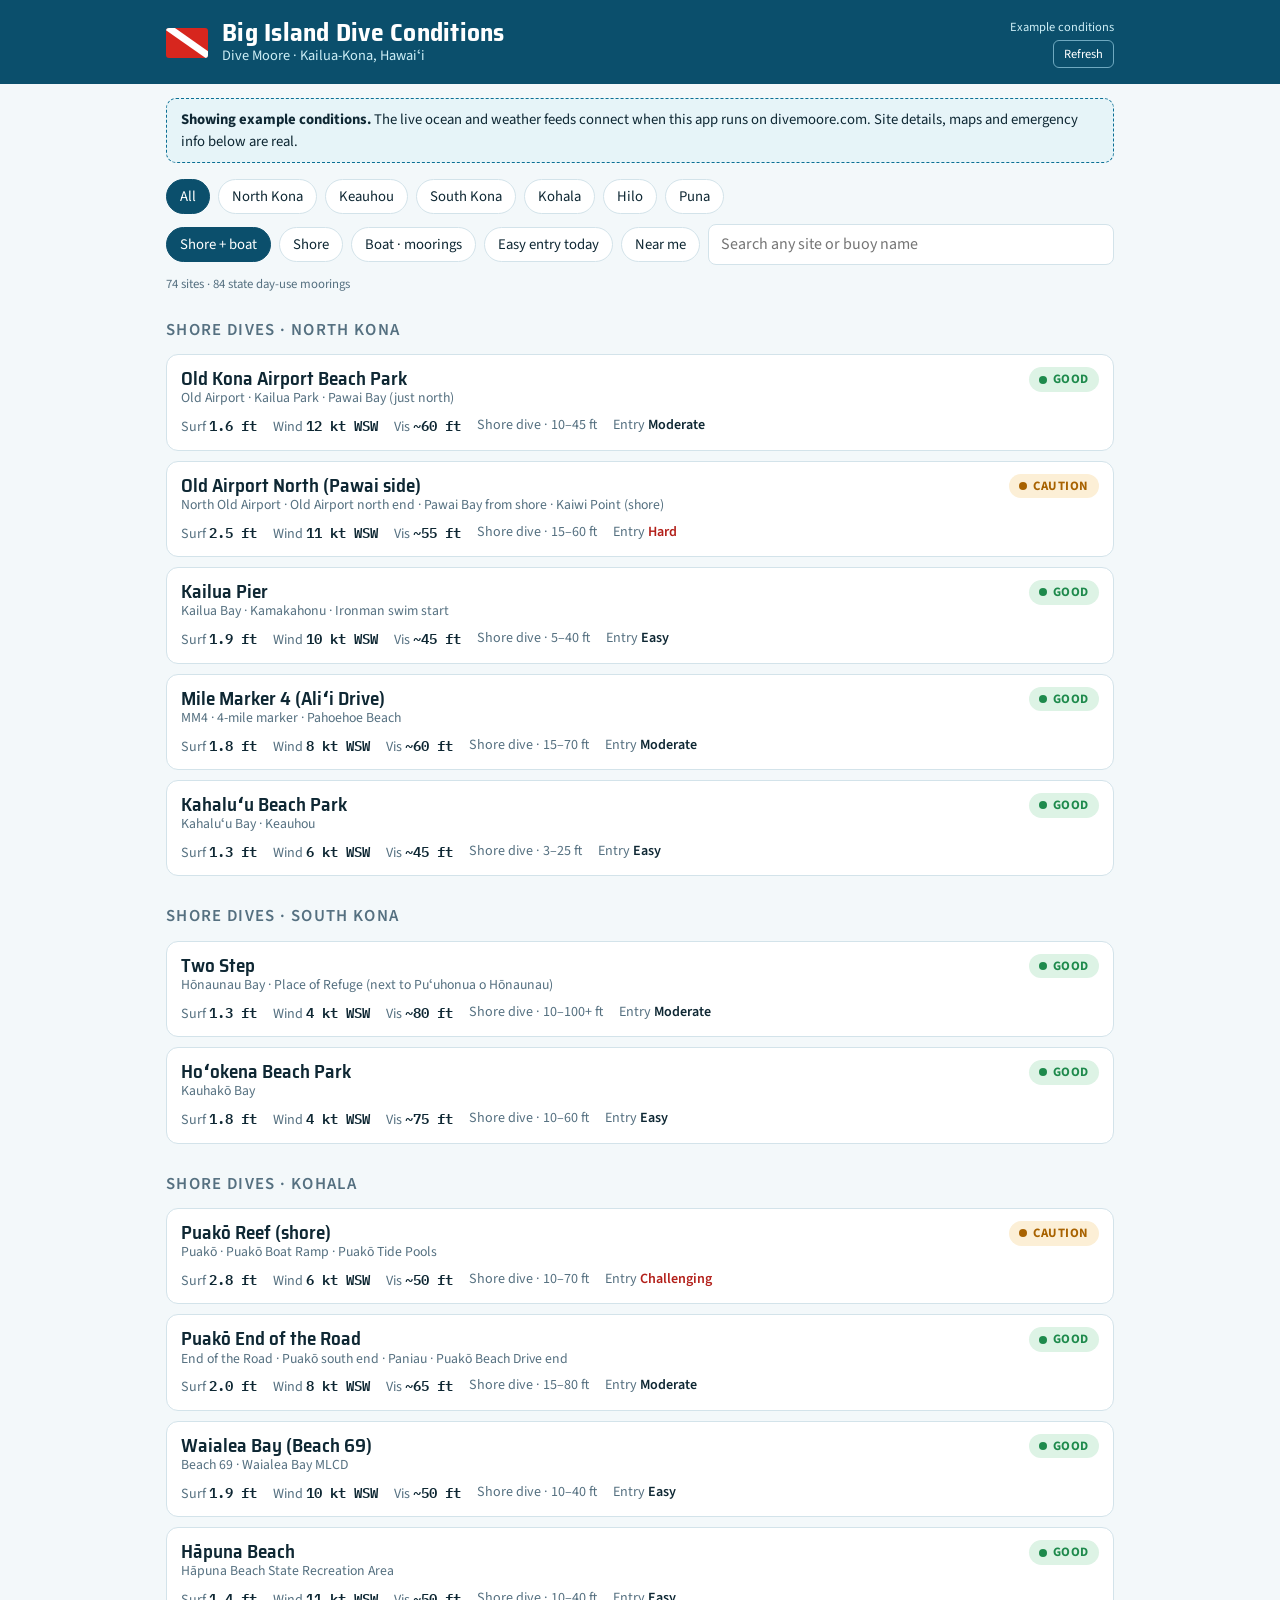
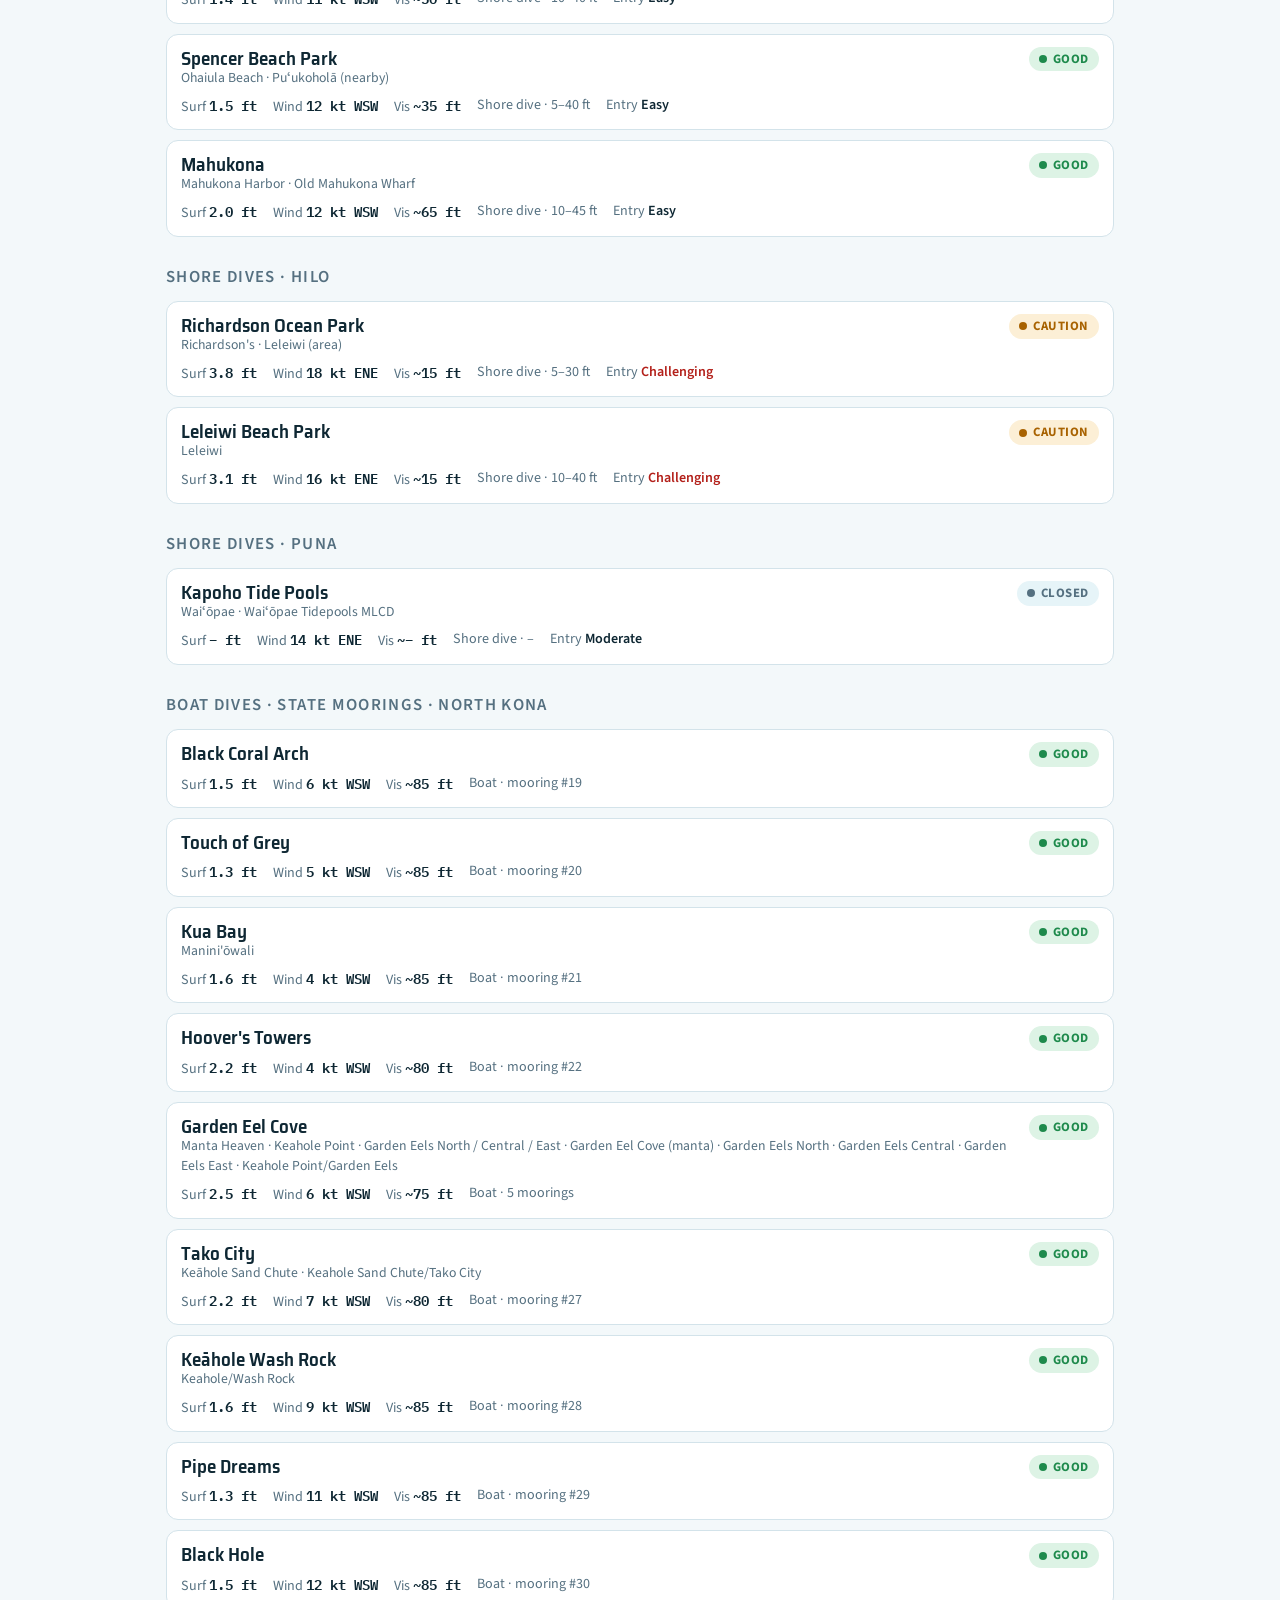
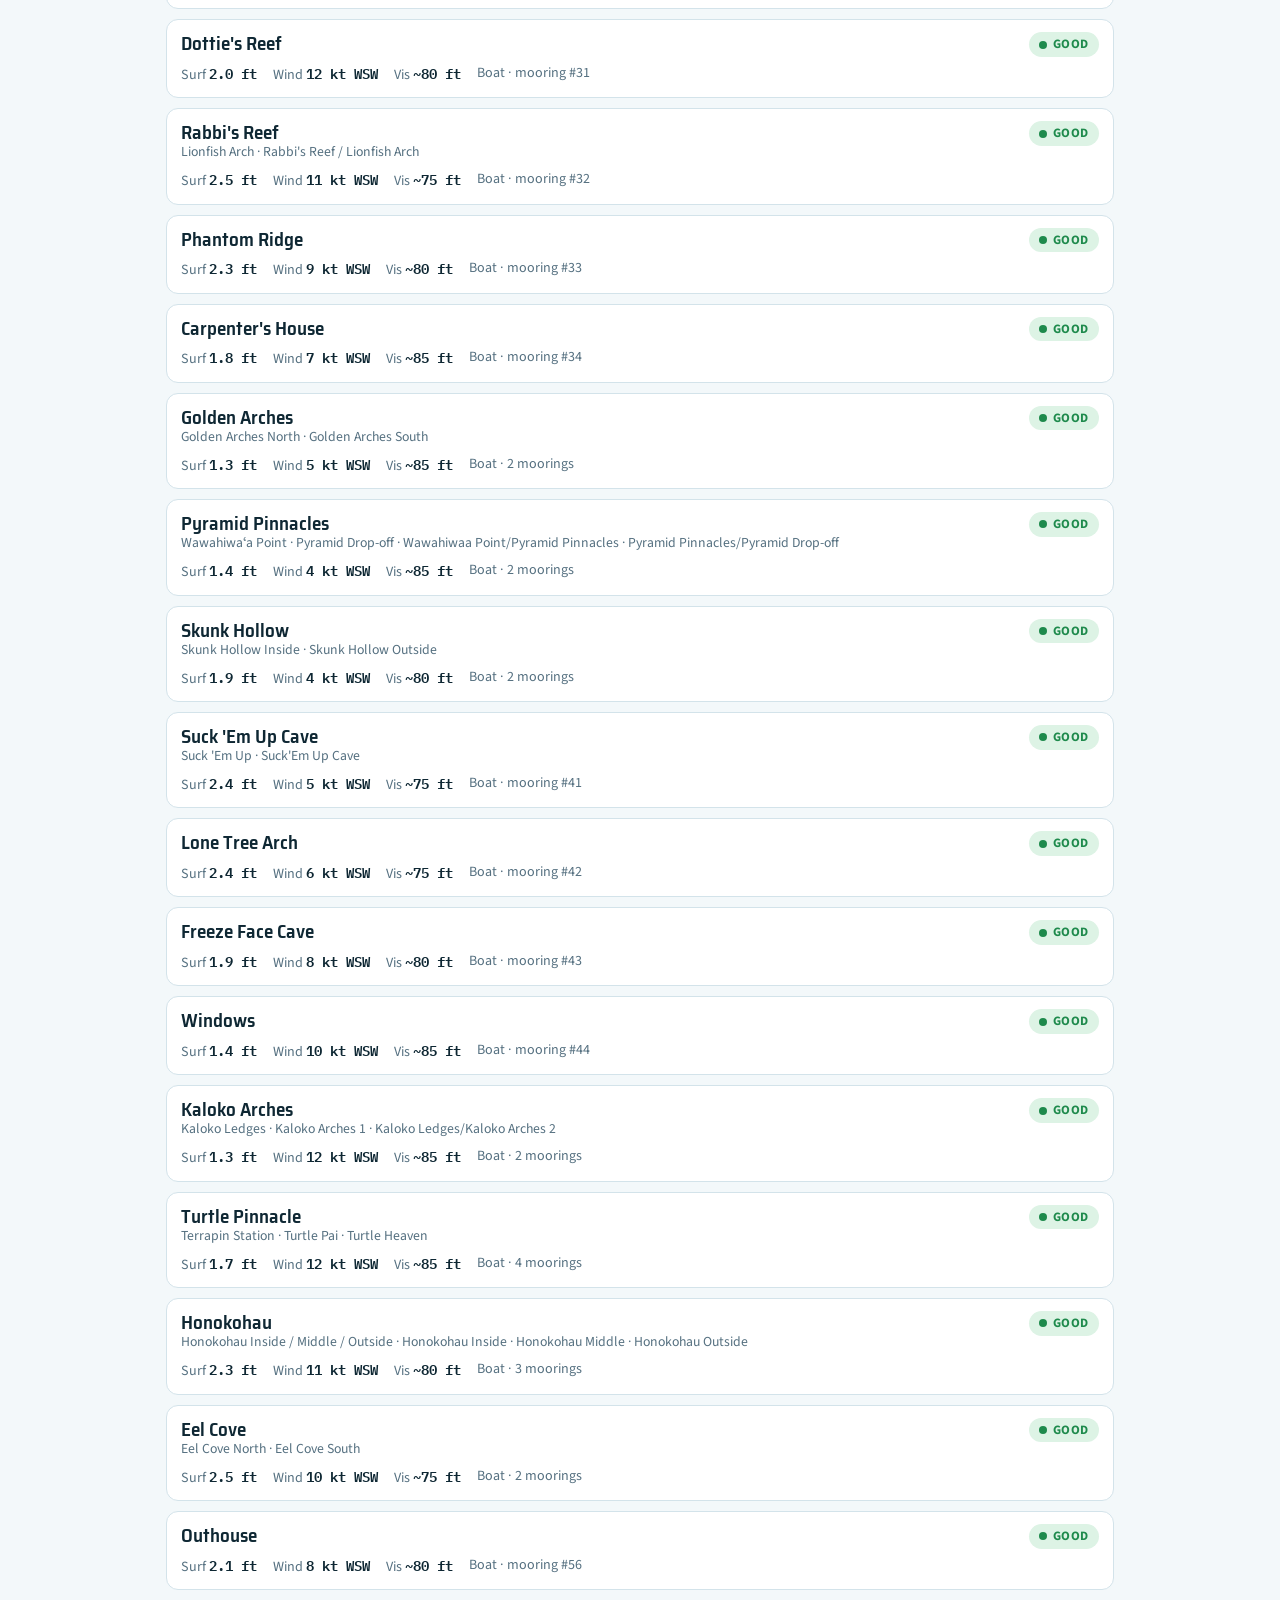
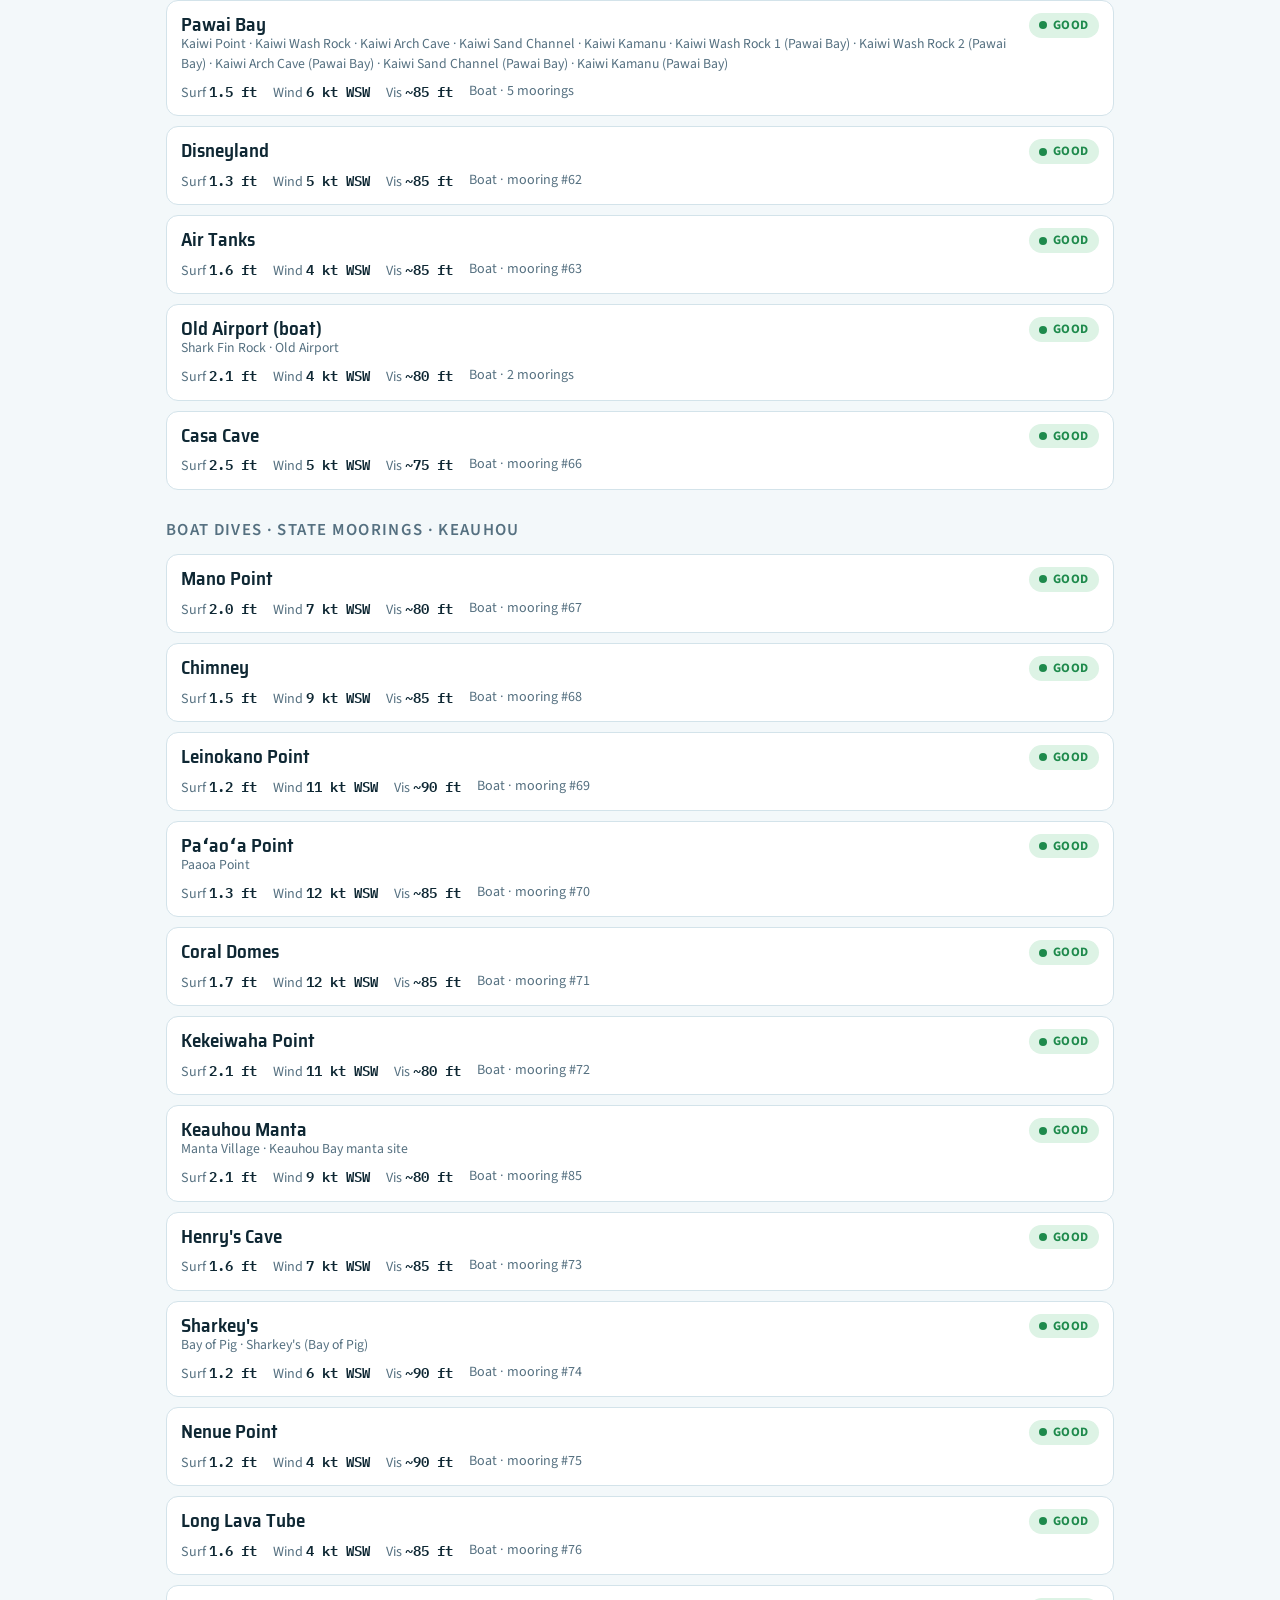
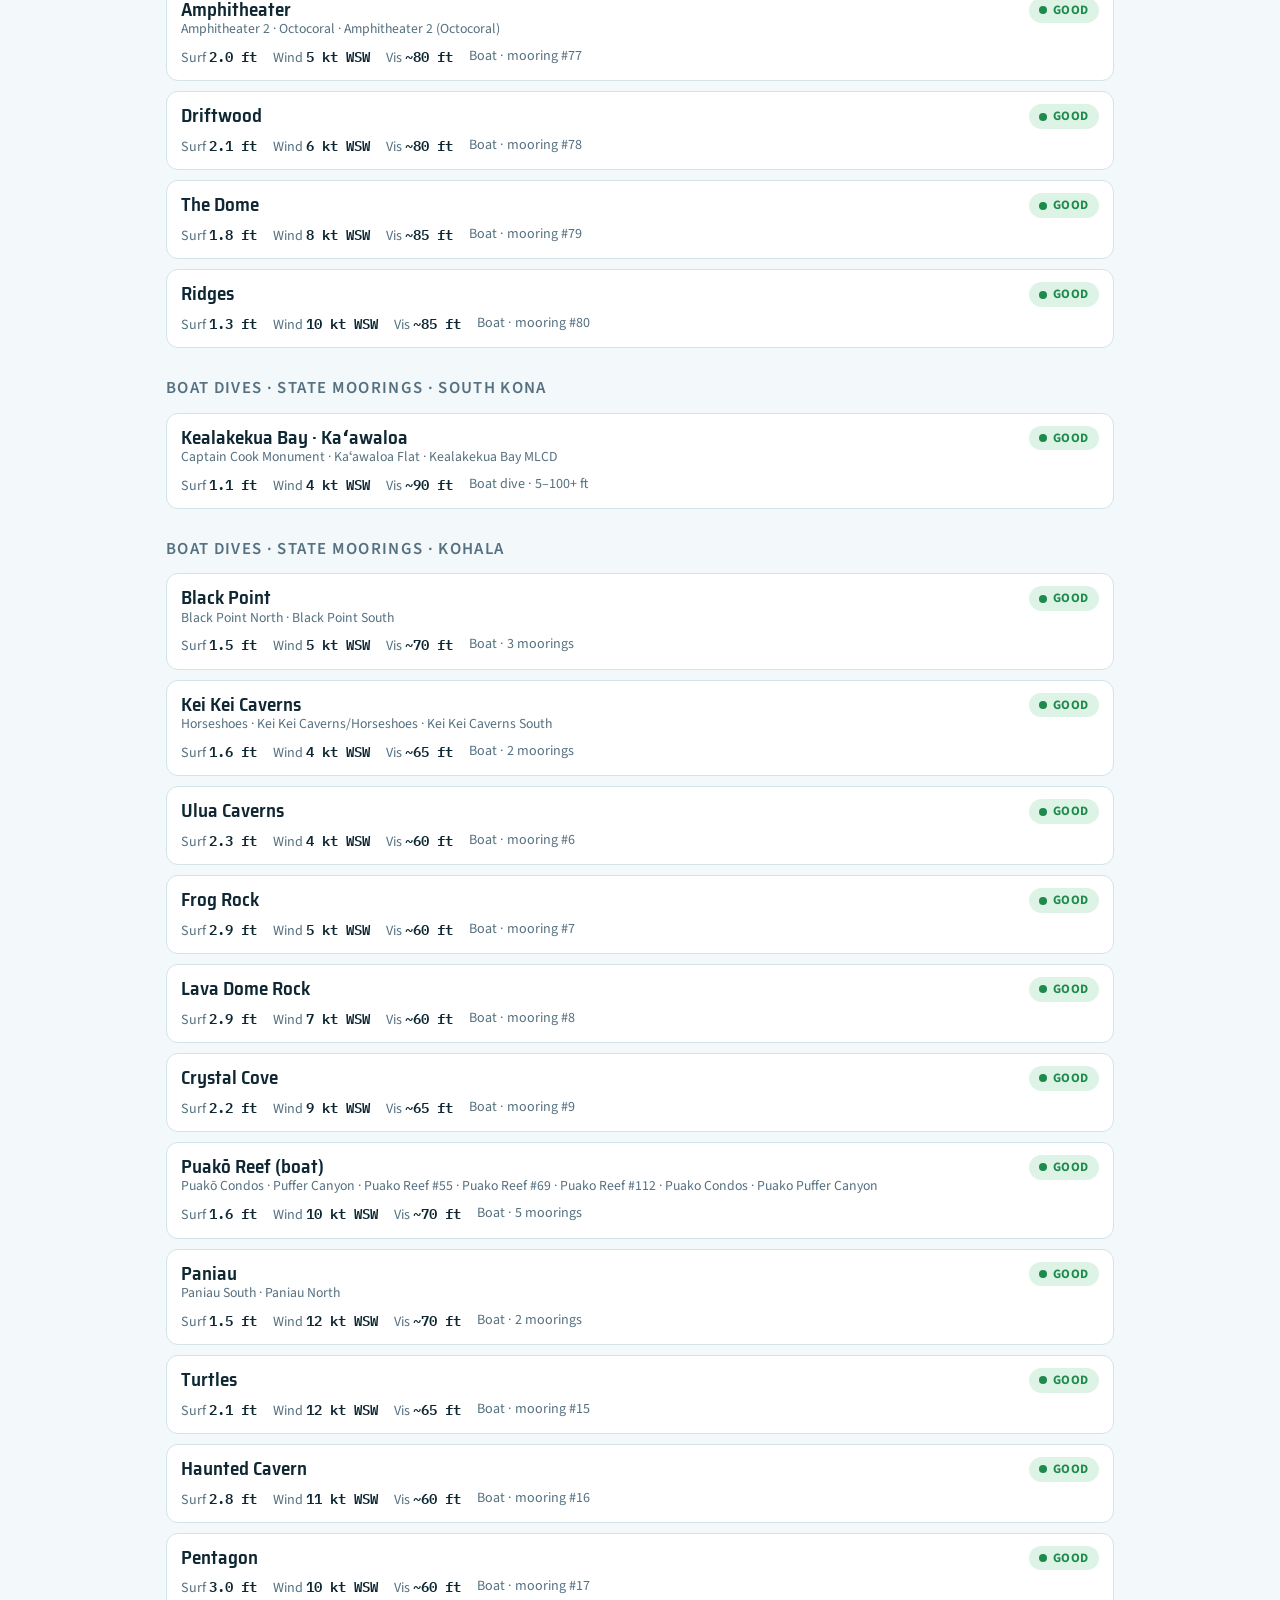
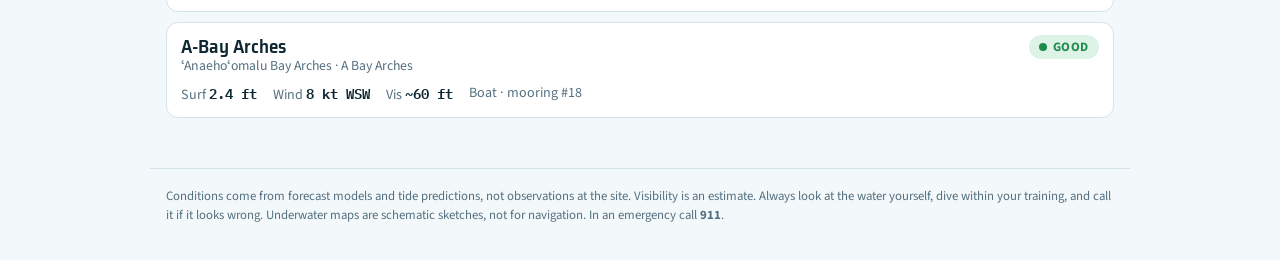
==== index.html @ cdf6b86b "Add Dive Moore Conditions app, README and Hoppscotch collection Single-file dive-slate app for 74 Bi" ====
<!doctype html><html><head><meta charset=utf8><meta name=viewport content="width=device-width,initial-scale=1,viewport-fit=cover"><style>:root{color-scheme:light;box-sizing:border-box;padding-top:env(safe-area-inset-top,0px);padding-bottom:env(safe-area-inset-bottom,0px)}html{scroll-padding-top:env(safe-area-inset-top,0px)}body{margin:0;padding:0;font:14px -apple-system,BlinkMacSystemFont,sans-serif;background:#fff;color:#000}img{max-width:100%}[hidden]:not([hidden=until-found i]){display:none!important}</style></head><body>
<title>Dive Moore Conditions</title>
<meta name="claude:viewport-fit-sides" content="cover">
<link rel="preconnect" href="https://fonts.googleapis.com">
<link rel="stylesheet" href="https://fonts.googleapis.com/css2?family=Saira+Semi+Condensed:wght@500;600;700&family=Source+Sans+3:wght@400;600;700&family=IBM+Plex+Mono:wght@400;500&display=swap">
<style>
/* Layout: a dive slate. Deep-ocean header band, site list as a scannable log, detail page as stacked slate panels. */
:root{
  --flag:#D7261E;      /* Dive Moore red (dive flag) */
  --deep:#0B4F6C;      /* deep ocean */
  --aqua:#CDEEF6;      /* aqua */
  --bg:#F3F8FA;
  --panel:#FFFFFF;
  --ink:#0E2733;
  --muted:#557080;
  --line:#D3E3EA;
  --tint:#E6F4F8;
  --go:#1E8A4C; --go-bg:#DDF3E5;
  --warn:#A86200; --warn-bg:#FCEFD6;
  --stop:#B3201A; --stop-bg:#FBE1DF;
  --chart:#0B6F94;
  --f-display:"Saira Semi Condensed","Arial Narrow",system-ui,sans-serif;
  --f-body:"Source Sans 3",system-ui,-apple-system,"Segoe UI",sans-serif;
  --f-mono:"IBM Plex Mono",ui-monospace,Menlo,Consolas,monospace;
}
@media (prefers-color-scheme: dark){:root:not([data-theme="light"]){
  --bg:#071A23;--panel:#0C2733;--ink:#E3F1F6;--muted:#8DB0BF;--line:#1C3E4C;--tint:#103340;
  --deep:#0A3F57;--aqua:#9FD9E8;--flag:#EC4A3F;
  --go:#5BD28C;--go-bg:#123A27;--warn:#F2B451;--warn-bg:#3A2C10;--stop:#FF7A70;--stop-bg:#401816;--chart:#5CC3E6;
  color-scheme:dark}}
:root[data-theme="dark"]{
  --bg:#071A23;--panel:#0C2733;--ink:#E3F1F6;--muted:#8DB0BF;--line:#1C3E4C;--tint:#103340;
  --deep:#0A3F57;--aqua:#9FD9E8;--flag:#EC4A3F;
  --go:#5BD28C;--go-bg:#123A27;--warn:#F2B451;--warn-bg:#3A2C10;--stop:#FF7A70;--stop-bg:#401816;--chart:#5CC3E6;
  color-scheme:dark}
*{box-sizing:border-box}
body{background:var(--bg);color:var(--ink);font-family:var(--f-body);font-size:16px;line-height:1.45;margin:0}
.wrap{max-width:980px;margin:0 auto;padding-left:max(16px,env(safe-area-inset-left,0px));padding-right:max(16px,env(safe-area-inset-right,0px))}
h1,h2,h3{font-family:var(--f-display);text-wrap:balance;margin:0;letter-spacing:.01em}
a{color:var(--chart)}
button{font:inherit;color:inherit}
:focus-visible{outline:3px solid var(--flag);outline-offset:2px}
.mono{font-family:var(--f-mono);font-variant-numeric:tabular-nums}
.lbl{font-size:.72rem;text-transform:uppercase;letter-spacing:.09em;color:var(--muted);font-weight:700}

/* header */
.top{background:#0B4F6C;color:#fff}
.top .wrap{padding-block:18px 16px;display:flex;gap:14px;align-items:center;flex-wrap:wrap}
.flagmark{width:42px;height:30px;flex:none;border-radius:3px;background:#D7261E;position:relative;overflow:hidden}
.flagmark::after{content:"";position:absolute;left:-10px;top:12px;width:70px;height:7px;background:#fff;transform:rotate(35deg)}
.top h1{font-size:1.6rem;font-weight:700;line-height:1.05}
.top .sub{font-size:.9rem;color:#CDEEF6}
.top .stamp{margin-left:auto;font-size:.78rem;color:#CDEEF6;text-align:right}
.top .stamp button{background:transparent;border:1px solid #6FA9C0;color:#fff;border-radius:6px;padding:4px 10px;margin-top:4px;cursor:pointer}

.banner{border-radius:10px;padding:10px 14px;margin-top:14px;font-size:.92rem;display:flex;gap:10px;align-items:flex-start}
.banner b{font-weight:700}
.banner.demo{background:var(--tint);border:1px dashed var(--chart)}
.banner.alert{background:var(--stop-bg);color:var(--stop);border:1px solid var(--stop)}
.banner.alert a{color:inherit}

/* controls */
.controls{display:flex;flex-wrap:wrap;gap:8px;margin:16px 0 10px;align-items:center}
.chip{border:1px solid var(--line);background:var(--panel);border-radius:999px;padding:6px 13px;cursor:pointer;font-size:.92rem}
.chip[aria-pressed="true"]{background:var(--deep);border-color:var(--deep);color:#fff}
.search{flex:1 1 200px;min-width:0;border:1px solid var(--line);background:var(--panel);color:var(--ink);border-radius:8px;padding:8px 12px;font:inherit}

/* site list */
.list{display:grid;gap:10px;padding-bottom:28px}
.row{display:grid;grid-template-columns:1fr auto;gap:6px 14px;background:var(--panel);border:1px solid var(--line);border-radius:12px;padding:12px 14px;cursor:pointer;text-align:left;width:100%}
.row:hover{border-color:var(--chart)}
.row .nm{font-family:var(--f-display);font-size:1.2rem;font-weight:600;line-height:1.15}
.row .aka{font-size:.86rem;color:var(--muted);min-width:0}
.row .meta{grid-column:1/-1;display:flex;flex-wrap:wrap;gap:4px 16px;font-size:.88rem;color:var(--muted)}
.row .meta b{color:var(--ink);font-weight:600}
.pill{display:inline-flex;align-items:center;gap:6px;border-radius:999px;padding:3px 10px;font-weight:700;font-size:.8rem;letter-spacing:.04em;text-transform:uppercase;white-space:nowrap;align-self:start}
.pill::before{content:"";width:8px;height:8px;border-radius:50%;background:currentColor}
.pill.go{background:var(--go-bg);color:var(--go)}
.pill.warn{background:var(--warn-bg);color:var(--warn)}
.pill.stop{background:var(--stop-bg);color:var(--stop)}
.pill.na{background:var(--tint);color:var(--muted)}
.num{font:inherit;padding:5px 8px;border:1px solid var(--line);border-radius:8px;background:var(--panel);color:var(--ink);width:5.5em}select.num{width:auto}table.dives td,table.routes td{vertical-align:top}table.buoys.routes td{white-space:normal;overflow-wrap:anywhere}table.routes td:nth-child(2),table.routes td:nth-child(3){white-space:nowrap}table.routes .pill{text-transform:none;font-size:.9rem}@media(max-width:640px){table.routes,table.routes tbody{display:block;width:100%}table.routes thead{display:none}table.routes tr{display:grid;grid-template-columns:auto 1fr;gap:2px 10px;padding:8px 0;border-top:1px solid var(--line)}table.routes td{border:0;padding:0}table.routes td:first-child{grid-column:1/-1}table.routes td:last-child{grid-column:1/-1}}.meta b.bad{color:var(--stop)}
.rep{padding:1px 8px;border-radius:999px;font-size:.8rem}.rep.go{background:var(--go-bg);color:var(--go)}.rep.warn{background:var(--warn-bg);color:var(--warn)}.rep.stop{background:var(--stop-bg);color:var(--stop)}.rep b{color:inherit}
ul.reports li{border-top:1px solid var(--line);padding:8px 0}ul.reports li:first-child{border-top:0}.cform{margin-top:10px;border-top:1px solid var(--line);padding-top:8px}.chip.rad{display:inline-flex;align-items:center;gap:6px}.chip.rad:has(input:checked){background:var(--deep);border-color:var(--deep);color:#fff}textarea.search{width:100%;resize:vertical;font:inherit}
.region-h{margin:18px 0 2px;font-size:1.05rem;color:var(--muted);font-weight:600;text-transform:uppercase;letter-spacing:.08em}

/* detail */
.back{display:inline-flex;gap:6px;align-items:center;margin:16px 0 8px;background:none;border:0;color:var(--chart);cursor:pointer;padding:4px 0;font-weight:600}
.dhead{display:flex;flex-wrap:wrap;gap:8px 14px;align-items:flex-start}
.dhead h2{font-size:2rem;line-height:1.05;flex:1 1 260px;min-width:0}
.names{margin:6px 0 0;font-size:.95rem;color:var(--muted)}
.names span{display:inline-block;background:var(--tint);color:var(--ink);border-radius:6px;padding:1px 8px;margin:3px 4px 0 0;font-size:.88rem}
.verdict{margin-top:12px;padding:10px 14px;border-radius:10px;font-size:.95rem}
.verdict.go{background:var(--go-bg)}.verdict.warn{background:var(--warn-bg)}.verdict.stop{background:var(--stop-bg)}.verdict.na{background:var(--tint)}
.grid{display:grid;grid-template-columns:repeat(auto-fit,minmax(150px,1fr));gap:10px;margin-top:14px}
.tile{background:var(--panel);border:1px solid var(--line);border-radius:12px;padding:12px;min-width:0}
.tile .v{font-family:var(--f-display);font-size:1.7rem;font-weight:600;line-height:1.1;font-variant-numeric:tabular-nums}
.tile .v small{font-size:.95rem;font-weight:500;color:var(--muted)}
.tile .s{font-size:.82rem;color:var(--muted);margin-top:3px}
.tile .src{font-size:.7rem;color:var(--muted);margin-top:6px;border-top:1px dashed var(--line);padding-top:5px}
.tile.est .v::after{content:" est.";font-size:.75rem;color:var(--warn);font-family:var(--f-body);font-weight:700}
.arrow{display:inline-block;transition:transform .2s}
section.panel{background:var(--panel);border:1px solid var(--line);border-radius:14px;padding:16px;margin-top:14px}
section.panel h3{font-size:1.25rem;margin-bottom:8px;display:flex;align-items:center;gap:8px}
.two{display:grid;grid-template-columns:repeat(auto-fit,minmax(260px,1fr));gap:14px}
.two>*{min-width:0}
ul.clean{list-style:none;padding:0;margin:0;display:grid;gap:6px}
ul.clean li{padding-left:18px;position:relative}
ul.clean li::before{content:"";position:absolute;left:2px;top:.6em;width:7px;height:7px;border-radius:2px;background:var(--chart)}
.kv{display:grid;grid-template-columns:auto 1fr;gap:4px 12px;font-size:.95rem}
.kv dt{color:var(--muted)}.kv dd{margin:0;min-width:0}
.cell{display:inline-flex;align-items:flex-end;gap:2px;height:16px;vertical-align:-2px;margin-right:6px}
.cell i{width:4px;background:var(--line);border-radius:1px}
.cell i.on{background:var(--ink)}
.chartbox{overflow-x:auto}
svg text{fill:var(--muted);font-family:var(--f-mono);font-size:10px}
.mapsvg{width:100%;height:auto;max-width:100%;display:block}
.copy{border:1px solid var(--line);background:var(--tint);border-radius:6px;padding:3px 9px;cursor:pointer;font-size:.82rem;margin-left:6px}
.emerg{border-left:5px solid var(--flag)}
.emerg .big{font-family:var(--f-display);font-size:1.5rem;font-weight:700;color:var(--flag)}
.callout{display:grid;gap:10px}
.callout>div{background:var(--tint);border-radius:10px;padding:10px 12px}
.callout .t{font-weight:700}
.note{font-size:.8rem;color:var(--muted);margin-top:8px}
.foot{font-size:.8rem;color:var(--muted);padding-block:18px 30px;border-top:1px solid var(--line);margin-top:22px}
.legend{display:flex;gap:14px;flex-wrap:wrap;font-size:.78rem;color:var(--muted);margin-top:6px}
.legend i{display:inline-block;width:12px;height:3px;vertical-align:middle;margin-right:5px}
.plan{display:grid;gap:5px;margin-top:12px}
.prow{display:grid;grid-template-columns:44px 1fr;gap:8px;align-items:center}
.pday{font-size:.8rem;font-weight:700;color:var(--muted)}
.pcells{display:flex;gap:2px;min-width:0}
.pcells span{flex:1;height:22px;border-radius:3px;position:relative}
.pcells em{position:absolute;left:1px;bottom:-14px;font-style:normal;font-size:.62rem;color:var(--muted);font-family:var(--f-mono)}
.prow{margin-bottom:10px}
table.buoys{border-collapse:collapse;width:100%;font-size:.9rem}
table.buoys th{text-align:left;font-size:.72rem;text-transform:uppercase;letter-spacing:.08em;color:var(--muted);padding:4px 8px 4px 0}
table.buoys td{border-top:1px solid var(--line);padding:6px 8px 6px 0;white-space:nowrap}
@media (prefers-reduced-motion:reduce){*{transition:none!important}}
</style>

<header class="top">
  <div class="wrap">
    <div class="flagmark" aria-hidden="true"></div>
    <div>
      <h1>Big Island Dive Conditions</h1>
      <div class="sub">Dive Moore · Kailua-Kona, Hawaiʻi</div>
    </div>
    <div class="stamp"><div id="stamp">Loading conditions…</div><button id="refresh" type="button">Refresh</button></div>
  </div>
</header>

<main class="wrap" id="app" aria-live="polite"></main>

<footer class="wrap foot">
  Conditions come from forecast models and tide predictions, not observations at the site. Visibility is an estimate. Always look at the water yourself, dive within your training, and call it if it looks wrong. Underwater maps are schematic sketches, not for navigation. In an emergency call <b>911</b>.
  <div id="srcfoot" style="margin-top:6px"></div>
</footer>

<script>
/* ===== Data ===== */
const SITES = [{"id":"old-kona-airport","name":"Old Kona Airport Beach Park","aka":["Old Airport","Kailua Park","Pawai Bay (just north)"],"region":"North Kona","type":"shore","lat":19.6418,"lon":-156.0094,"faces":255,"depth":"10–45 ft","level":"Beginner to intermediate","visBase":70,"tide":"kawaihae","er":"kona","erDrive":"25 min","alertArea":"Kona","desc":"A long lava shoreline beside the old Kona runway, now a county park. Finger reefs and small sand channels run out from the shore, with turtles and plenty of reef fish. The offshore moorings (Old Airport, Shark Fin Rock, Air Tanks) are the deeper boat version of the same reef.","highlights":["Green sea turtles","Finger coral and lobe coral","Moray eels","Reef triggerfish (humuhumu)"],"entry":"South end of the park by the pavilions: a small sandy pocket between lava benches. Sit, fin up, and time the sets.","exit":"Same sandy pocket. Wait offshore for a lull, then ride a small wave in and stand up only in sand.","hazards":["Shallow lava benches at the edge break up surge","Exposed to NW winter swells and S summer swells","Watch for boat traffic heading to Honokohau"],"amenities":["Restrooms and outdoor showers","Covered pavilions and picnic tables","Large free paved parking on the old runway","Sports fields and gym nearby"],"fees":"Free. County park; gate hours posted at the entrance.","parking":"Very large free lot along the old runway. Rarely full except weekend events. Park near the south pavilions for the shortest walk.","drive":"From Kailua town take Kuakini Hwy north from Palani Rd to its end at the park entrance. About 5 minutes.","cell":{"level":"strong","note":"estimated, in town coverage"},"route":"Swim out W (≈250°) on the surface past the lava benches to about 15 ft, descend, and follow the finger reefs out to 35–45 ft. Turn N with the reef on your right shoulder, then turn back S at half air and return E (≈70°) toward the pavilions.","prefer":{"tide":"mid","hours":[7,11],"note":"Calmest in the morning before the afternoon sea breeze. Skip it when a NW swell is running in winter."},"map":{"shore":"Lava benches · pavilions · old runway","zones":[["Lava bench / surge zone","0–8 ft"],["Finger reefs & sand channels","10–25 ft"],["Reef slope","25–45 ft"],["Sand","45 ft+"]],"pois":[["Turtle cleaning area",0.35,0.35],["Sand channels",0.65,0.55]],"entry":0.25,"exit":0.25,"note":"Entry at the south pavilions."},"access":2,"side":"west"},{"id":"old-airport-north","name":"Old Airport North (Pawai side)","aka":["North Old Airport","Old Airport north end","Pawai Bay from shore","Kaiwi Point (shore)"],"region":"North Kona","type":"shore","lat":19.6487,"lon":-156.0127,"faces":270,"depth":"15–60 ft","level":"Intermediate","visBase":75,"tide":"kawaihae","er":"kona","erDrive":"25 min","alertArea":"Kona","access":3,"desc":"The north end of Old Kona Airport park, past the end of the old runway, where the lava shelf opens into a few sand pockets and the reef runs north toward Pawai Bay and Kaiwi Point. Deeper and more open than the pavilion entry, with the same finger-coral reef dropping to sand. The Old Airport, Shark Fin Rock and Pawai Bay moorings sit on the outer edge of this reef.","highlights":["Finger coral ridges and sand channels","Turtles and eagle rays over the sand","Bigger fish toward the drop","Spinner dolphins pass offshore in the morning (keep 50 yards)"],"entry":"Park at the far north end of the runway lot and walk the lava shelf to the small sand pocket at the north end. Fin up at the edge of the sand and swim out through the gap between the lava fingers. Only on small days: the shelf here takes more swell than the pavilions.","exit":"Same sand pocket. Wait outside the break for a lull, swim in on the back of a small wave and stand up only on sand. If the sets are bigger than when you went in, exit at the south pavilions instead.","hazards":["Longer surface swim than the south end","Takes NW winter swell and wrap-around S swell; surge on the shelf","Boat traffic to and from Honokohau Harbor: fly a flag","No lifeguard; the north end is quieter and less watched"],"amenities":["Restrooms and showers at the south pavilions (long walk)","Free parking along the old runway","No facilities at the north end itself"],"fees":"Free. County park; gate hours posted at the entrance.","parking":"Drive to the north end of the runway lot. Plenty of space; it's a short walk across the lava to the entry.","drive":"From Kailua town take Kuakini Hwy north from Palani Rd to the park, then drive the length of the old runway to the north end. About 7 minutes.","cell":{"level":"good","note":"estimated, edge of town coverage"},"route":"Surface swim W (≈270°) through the sand gap to about 20 ft, descend, and follow the sand channel out to the finger reefs at 30–45 ft. Turn N (≈340°) with the reef on your right toward Pawai Bay, where the reef drops to 60 ft. Turn back S at half air and return E (≈90°) to the sand pocket. Check your bearing to the north-end lot before you descend.","prefer":{"tide":"mid","hours":[7,10],"note":"Early morning on a calm, swell-free day. Skip it on NW winter swells and whenever whitewater is washing over the shelf."},"map":{"shore":"Lava shelf · north end of runway","zones":[["Lava shelf / surge zone","0–10 ft"],["Sand channel","15–25 ft"],["Finger reefs","30–45 ft"],["Reef drop toward Pawai Bay","45–60 ft"]],"pois":[["Sand gap entry",0.2,0.15],["Finger reefs",0.55,0.5],["Drop toward Pawai Bay",0.85,0.8]],"entry":0.2,"exit":0.2,"note":"North end entry; Pawai Bay is up-page to the right. Local knowledge to confirm."},"side":"west"},{"id":"kailua-pier","name":"Kailua Pier","aka":["Kailua Bay","Kamakahonu","Ironman swim start"],"region":"North Kona","type":"shore","lat":19.6398,"lon":-155.9973,"faces":250,"depth":"5–40 ft","level":"Beginner","visBase":55,"tide":"kawaihae","er":"kona","erDrive":"20 min","alertArea":"Kona","runoff":true,"desc":"A sheltered sandy bay in the middle of Kailua town, next to Ahuʻena Heiau. Easy entry and good for training and night dives when the harbor is quiet. Visibility drops after rain and when boats are busy.","highlights":["Frogfish and octopus on the rubble","Spotted eagle rays over the sand","Night critters"],"entry":"Kamakahonu Beach, the small sand beach beside the pier and the hotel. Walk in over sand.","exit":"Same beach.","hazards":["Active pier: tour boats, cruise tenders and canoes","Stay well clear of the pier itself and boat lanes","Lower visibility after rain"],"amenities":["Restrooms at the hotel and town","Shops, food and dive shops within walking distance","Outdoor shower at the beach"],"fees":"Free beach. Paid parking in town lots.","parking":"Small paid lots and limited street parking along Aliʻi Dr and Palani Rd. Fills by mid-morning; arrive early or park up Palani Rd and walk.","drive":"In Kailua town at the bottom of Palani Rd where it meets Aliʻi Dr. Under 5 minutes from anywhere in town.","cell":{"level":"strong","note":"estimated, in town coverage"},"route":"From the beach head out SW (≈230°) along the sand keeping the pier well to your left. Work the rubble edge at 15–30 ft, then return NE (≈50°) to the beach. Fly a dive flag and stay out of the boat channel.","prefer":{"tide":"any","hours":[6,10],"note":"Early morning before boat traffic, or evenings after it. Avoid after heavy rain."},"restrictions":["Harbor rules apply around the pier: no diving in the boat channel or while vessels are maneuvering","Ahuʻena Heiau is sacred: don't climb on it"],"map":{"shore":"Kamakahonu Beach · pier · Ahuʻena Heiau","zones":[["Sand shallows","5–12 ft"],["Rubble & coral heads","12–30 ft"],["Sand slope","30–40 ft"]],"pois":[["Pier (keep clear)",0.82,0.15],["Rubble edge",0.45,0.55]],"entry":0.35,"exit":0.35,"note":"Keep the pier and boat channel to your left."},"access":1,"side":"west"},{"id":"mile-marker-4","name":"Mile Marker 4 (Aliʻi Drive)","aka":["MM4","4-mile marker","Pahoehoe Beach"],"region":"North Kona","type":"shore","lat":19.592,"lon":-155.974,"faces":260,"depth":"15–70 ft","level":"Intermediate","visBase":70,"tide":"kawaihae","er":"kona","erDrive":"12 min","alertArea":"Kona","access":2,"desc":"A roadside lava entry just south of the 4-mile marker on Aliʻi Drive, between Kailua town and Kahaluʻu. A sloping reef of lava fingers and coral heads runs out to sand at 60–70 ft, with far fewer people than the parks on either side. One of the classic Kona shore dives for divers who want more depth than Kahaluʻu without a boat.","highlights":["Lava fingers and arches in 25–45 ft","Eels, frogfish and octopus if you look slowly","Turtles on the shallow reef","Occasional eagle ray over the sand"],"entry":"Park on the makai side of Aliʻi Drive near the marker. Walk the short lava path to the small cobble-and-sand pocket, fin up at the water's edge and swim out through the channel between the lava shelves. Time it with a lull; the shelf is sharp.","exit":"Same pocket. Watch two or three sets from outside the break, then ride a small wave in and stand on the cobble, not the lava. If the swell has come up, Kahaluʻu Beach Park to the south is the easy bail-out exit.","hazards":["Sharp lava shelf and surge at the entry","Takes S and W swell directly","Traffic on Aliʻi Drive: cross and gear up carefully","No lifeguard, no facilities"],"amenities":["Roadside parking only","Nearest restrooms at Kahaluʻu Beach Park","No shower or rinse"],"fees":"Free. Public shoreline access.","parking":"Roadside pull-outs on Aliʻi Drive near the 4-mile marker; a handful of cars. Don't block driveways or the bike lane.","drive":"From Kailua pier drive south on Aliʻi Drive about 4 miles; the site is just past the mile 4 marker, before Kahaluʻu. About 10 minutes.","cell":{"level":"good","note":"estimated, along Aliʻi Drive"},"route":"Swim W (≈260°) out the channel to 20 ft and descend. Follow the lava fingers downslope to 45–60 ft, then work N (≈340°) along the reef with the slope on your right. Turn at half air, come back S shallower (≈160°) and find the channel from the inside at 15 ft. The channel is easy to miss; note a landmark on shore before you go in.","prefer":{"tide":"high","hours":[7,10],"note":"Morning on a calm, swell-free day with a higher tide to float over the shelf. Skip it on any south swell."},"map":{"shore":"Lava shelf · Aliʻi Drive","zones":[["Entry channel / surge","0–15 ft"],["Lava fingers and arches","20–45 ft"],["Coral heads on slope","45–60 ft"],["Sand","60–70 ft"]],"pois":[["Entry channel",0.2,0.2],["Lava arches",0.5,0.5],["Sand edge",0.85,0.8]],"entry":0.2,"exit":0.2,"note":"Sketch from common descriptions; exact entry pocket to confirm. Local knowledge to confirm."},"side":"west"},{"id":"kahaluu","name":"Kahaluʻu Beach Park","aka":["Kahaluʻu Bay","Keauhou"],"region":"North Kona","type":"shore","lat":19.5797,"lon":-155.9676,"faces":255,"depth":"3–25 ft","level":"Beginner","visBase":50,"tide":"kawaihae","er":"kona","erDrive":"15 min","alertArea":"Kona","desc":"A shallow bay protected by an ancient breakwater, packed with fish and turtles. More of a long, shallow fish-watching dive than a deep dive; great for refreshers and new divers on calm days.","highlights":["Turtles resting on the reef","Yellow tang, surgeonfish and parrotfish","Ancient Hawaiian breakwater (Paʻokamenehune)"],"entry":"Small sand patch at the south end of the beach by the pavilion. Shuffle in over sand.","exit":"Same sand patch.","hazards":["Strong rip current flows out the north side of the bay in big surf","Very shallow reef: easy to damage coral and get scraped","Crowded with snorkelers"],"amenities":["Lifeguard","Restrooms and showers","Pavilion and picnic tables","Reef education volunteers on site most days"],"fees":"Non-resident paid parking (Hawaiʻi residents free with ID). Check the posted rate.","parking":"Small lot that fills by 9 am. Expanded no-parking zones on Aliʻi Dr in front of the park (2026), so don't park on the shoulder there.","drive":"South on Aliʻi Dr about 5 miles from Kailua town. The park is on the ocean side next to St. Peter's Church. About 15 minutes.","cell":{"level":"strong","note":"estimated"},"route":"Head W (≈255°) through the sand channel inside the breakwater. Stay inside the bay and circle the coral heads clockwise. Do not swim out past the breakwater when surf is up.","prefer":{"tide":"high","hours":[7,10],"note":"Calm mornings at mid to high tide. Avoid when surf is over 2 ft, which turns on the rip."},"restrictions":["Don't stand on coral or touch turtles (state and federal law)","Reef-safe sunscreen only (Hawaiʻi bans oxybenzone and octinoxate sunscreens)"],"map":{"shore":"Beach · pavilion · St. Peter's Church","zones":[["Sand & shallow reef","3–8 ft"],["Coral heads inside breakwater","8–15 ft"],["Breakwater (stay inside)","surf"],["Outer reef","15–25 ft"]],"pois":[["Rip current exits here",0.82,0.45],["Turtle area",0.4,0.3]],"entry":0.3,"exit":0.3,"note":"Stay inside the old breakwater."},"access":1,"side":"west"},{"id":"two-step","name":"Two Step","aka":["Hōnaunau Bay","Place of Refuge (next to Puʻuhonua o Hōnaunau)"],"region":"South Kona","type":"shore","lat":19.4223,"lon":-155.9138,"faces":265,"depth":"10–100+ ft","level":"All levels","visBase":90,"tide":"kawaihae","er":"kona","erDrive":"20 min","alertArea":"Kona","desc":"The Big Island's most popular shore dive. A flat lava shelf with two natural steps drops you straight onto healthy coral, and the reef slopes to sand and a wall out past 100 ft. Spinner dolphins often rest in the bay.","highlights":["Some of the healthiest coral on the coast","Spinner dolphins in the bay (look, don't approach)","Turtles, eels and big schools of tang","Arch and ledges on the south wall"],"entry":"The two lava 'steps' at the water's edge just north of the National Park boundary. Sit on the first step, wait for a lull, and step off.","exit":"Same steps. Approach on a lull, put a hand on the step, let the surge lift you, and climb out. Hand fins up first.","hazards":["Surge at the steps when any swell is running","Sharp lava shelf","Deep water close in: watch your depth","Exposed to S swells in summer"],"amenities":["No restrooms at the steps (restrooms inside the National Park, which charges entry)","No showers","Picnic tables on the lava shelf"],"fees":"Free to dive. Private beachfront lot about $5. National Park lot requires park entry.","parking":"Free shoulder parking on Hōnaunau Beach Rd and a small private $5 lot by the water. Fills by 8:30–9 am on most days.","drive":"Hwy 11 south to Hōnaunau, turn toward the ocean on Hwy 160 and follow it down about 3.5 miles. Turn right on Hōnaunau Beach Rd just before the park entrance. About 35–45 minutes.","cell":{"level":"fair","note":"estimated"},"route":"Descend off the steps and head W (≈270°) across the coral garden. The reef slopes to sand at 40–60 ft. Turn S (left) along the slope toward the arch and ledges, keeping the reef on your left. Turn at half air and return N, then E (≈90°) back up to the steps.","prefer":{"tide":"high","hours":[7,11],"note":"Mornings for calm water and the best light. Mid to high tide makes the step exit easier. Avoid strong S swells (summer)."},"restrictions":["Spinner dolphins: stay 50 yards away; do not swim toward them (federal rule)","Do not enter Keoneʻele Cove or land in the National Historical Park from the water","Reef-safe sunscreen only"],"map":{"shore":"Lava shelf · two steps · National Park to the south","zones":[["Coral garden","10–25 ft"],["Reef slope","25–45 ft"],["Sand","45–60 ft"],["Drop-off","60–100+ ft"]],"pois":[["Arch & ledges",0.2,0.6],["Dolphin resting area",0.7,0.8]],"entry":0.55,"exit":0.55,"note":"Steps are just north of the park boundary."},"access":2,"side":"west"},{"id":"kealakekua","name":"Kealakekua Bay · Kaʻawaloa","aka":["Captain Cook Monument","Kaʻawaloa Flat","Kealakekua Bay MLCD"],"region":"South Kona","type":"boat","lat":19.4807,"lon":-155.9327,"faces":235,"depth":"5–100+ ft","level":"All levels","visBase":100,"tide":"kawaihae","er":"kona","erDrive":"15 min from Nāpōʻopoʻo","alertArea":"Kona","desc":"A Marine Life Conservation District with clear, protected water at the foot of the Pali. The reef at Kaʻawaloa near the Cook monument slopes from snorkel depth to a wall. Most divers come by charter boat.","highlights":["Exceptional visibility","Wall dropping past 100 ft","Spinner dolphins resting in the bay","Butterflyfish, tang and turtles"],"entry":"From a charter boat. Kayaks need a State Parks transit permit and may not land at Kaʻawaloa Flat.","exit":"Boat ladder.","hazards":["Steep wall: easy to drift deep","Spinner dolphin rest area","No facilities and no landing at Kaʻawaloa"],"amenities":["None at Kaʻawaloa","Restrooms only at the Nāpōʻopoʻo side"],"fees":"No entrance fee. Every vessel, including kayaks and paddleboards, needs a State Parks permit. Park hours 7 am–8 pm.","parking":"Small lot at Nāpōʻopoʻo; limited shoulder parking at the Kaʻawaloa trailhead.","drive":"Hwy 11 to Captain Cook, then Nāpōʻopoʻo Rd down to the bay (about 30 min). Most dives depart by boat from Honokohau or Keauhou.","cell":{"level":"spotty","note":"estimated; cliffs block signal"},"route":"From the boat, descend near the monument reef and head W (≈260°) down the slope to the wall edge at 40–60 ft. Keep the wall on one shoulder and turn at half air. Ascend on the reef top, not over open water.","prefer":{"tide":"any","hours":[7,11],"note":"Mornings for glassy water. The bay is sheltered from trades but open to S and SW swells."},"restrictions":["Marine Life Conservation District: no taking of any marine life","Vessels need a State Parks permit; no landing at Kaʻawaloa Flat; no launching from Nāpōʻopoʻo wharf","Spinner dolphins: 50-yard rule","Do not step on Hikiau Heiau"],"map":{"shore":"Kaʻawaloa Flat · Cook monument · Pali cliffs","zones":[["Reef flat","5–15 ft"],["Coral slope","15–40 ft"],["Wall edge","40–60 ft"],["Wall","60–100+ ft"]],"pois":[["Monument reef",0.35,0.2],["Wall",0.55,0.75]],"note":"Boat or permitted kayak tour only."},"access":4,"side":"west"},{"id":"hookena","name":"Hoʻokena Beach Park","aka":["Kauhakō Bay"],"region":"South Kona","type":"shore","lat":19.3816,"lon":-155.9,"faces":250,"depth":"10–60 ft","level":"Intermediate","visBase":90,"tide":"kawaihae","er":"kona","erDrive":"35 min","alertArea":"Kona","desc":"A quiet county park in a black-and-gray sand bay with lava reefs on both sides. Less crowded than Two Step, with good coral and frequent dolphin sightings.","highlights":["Lava fingers and coral","Spinner dolphins in the bay","Old wharf ruins at the north end"],"entry":"The sand beach. Watch the shore break and enter between sets.","exit":"Same beach, timed with the sets.","hazards":["Shore break when any S or W swell is running","Steep, narrow access road","Remote: help is far away"],"amenities":["Restrooms and outdoor showers","Picnic tables and pavilion","County camping (permit required)","Kayak and gear rental at the beach (community-run, hours vary)"],"fees":"Free day use. Camping needs a county permit.","parking":"Small lot at the bottom of the hill. Fills on weekends; overflow along the road.","drive":"Hwy 11 south past Hōnaunau to around mile marker 101, turn toward the ocean on Hoʻokena Beach Rd and follow it 2.3 miles down the steep, narrow road. About 45–50 minutes.","cell":{"level":"spotty","note":"estimated"},"route":"Swim out from the beach and descend at 15 ft. Head NW (≈300°) along the north lava fingers toward the old wharf, staying at 30–50 ft. Turn at half air and return SE along the fingers to the beach.","prefer":{"tide":"any","hours":[7,11],"note":"Calm mornings. Avoid any S swell over 2 ft because of the shore break."},"restrictions":["Spinner dolphins: 50-yard rule","Camping only with a county permit"],"map":{"shore":"Sand beach · county park · cliffs","zones":[["Sand","0–15 ft"],["Lava fingers","15–35 ft"],["Coral slope","35–60 ft"]],"pois":[["Old wharf ruins",0.15,0.2],["Lava fingers",0.3,0.55]],"entry":0.55,"exit":0.55},"access":1,"side":"west"},{"id":"puako","name":"Puakō Reef (shore)","aka":["Puakō","Puakō Boat Ramp","Puakō Tide Pools"],"region":"Kohala","type":"shore","lat":19.9668,"lon":-155.8462,"faces":275,"depth":"10–70 ft","level":"Intermediate","visBase":70,"tide":"kawaihae","er":"north","erDrive":"25 min","alertArea":"Kohala","desc":"A long fringing reef along Puakō Beach Drive with lava tubes, arches and a reef edge that drops to 60–70 ft. Many public access paths; the boat ramp is the easiest entry. The same reef has several day-use moorings offshore.","highlights":["Lava tubes and arches along the reef edge","Turtles and whitetip reef sharks","Healthy finger and cauliflower coral"],"entry":"Puakō boat ramp channel, or a public access path with a sand channel. Cross the shallow reef flat only at mid to high tide.","exit":"Back through the same channel. Mark it before you descend.","hazards":["Very shallow reef flat at low tide","Boat ramp traffic","Exposed to NW winter swells"],"amenities":["No facilities at most access paths","Portable toilet at the boat ramp (when serviced)","Small store in Puakō village"],"fees":"Free.","parking":"Small shoulder spots at each numbered public access path along Puakō Beach Dr and a small lot at the boat ramp. Don't block driveways.","drive":"Hwy 19 north from Kona to around mile marker 70, turn toward the ocean on Puakō Beach Dr. The boat ramp is near the start of the road. About 45 minutes.","cell":{"level":"fair","note":"estimated"},"route":"Surface swim out the boat ramp channel W (≈270°) to the reef edge, descend at 20–30 ft. Follow the edge N with the reef on your right, checking the lava tubes at 40–60 ft. Turn at half air and come back S to the channel.","prefer":{"tide":"high","hours":[7,11],"note":"Mid to high tide to cross the reef flat. Kohala trades build after noon, so go early."},"map":{"shore":"Puakō Beach Dr · boat ramp · reef flat","zones":[["Reef flat (tide!)","0–4 ft"],["Inner reef","10–25 ft"],["Reef edge, lava tubes","25–60 ft"],["Sand","60–70 ft"]],"pois":[["Lava tubes",0.35,0.62],["Boat ramp channel",0.5,0.2]],"entry":0.5,"exit":0.5,"note":"Mark your channel before descending."},"access":2,"side":"west"},{"id":"puako-end-of-road","name":"Puakō End of the Road","aka":["End of the Road","Puakō south end","Paniau","Puakō Beach Drive end"],"region":"Kohala","type":"shore","lat":19.9535,"lon":-155.86,"faces":260,"depth":"15–80 ft","level":"Intermediate","visBase":80,"tide":"kawaihae","er":"north","erDrive":"28 min","alertArea":"Kohala","access":2,"desc":"The dive at the very end of Puakō Beach Drive, where the pavement stops at the Paniau shoreline access. The reef here is the south end of the big Puakō fringing reef: a lava-tube and arch zone in 25–45 ft that rolls over to a wall-like drop onto sand around 70–80 ft. Some of the clearest water on the island on a calm day, and usually only a few cars.","highlights":["Lava tubes, arches and swim-throughs in 25–45 ft","Reef drop to sand with garden eels","Big schools of goatfish and surgeonfish","Spinner dolphins and, in winter, whale song"],"entry":"Park where the road ends and take the marked shoreline access path to the small sand-and-cobble pocket. Fin up at the edge and swim out through the shallow reef on a high tide; it is very shallow for the first 50 yards and sharp on a low tide.","exit":"Same pocket you came in through; there is no easy alternate exit near the end of the road. Wait outside the shallow reef for a lull, come in on the sand lane on the back of a small wave, and keep fins on until you are standing on sand. If sets are building, wait them out rather than crossing the reef flat in whitewater.","hazards":["Very shallow reef on the way out: go on a higher tide","Takes NW winter swell head-on; surge in the tubes","Long surface swim to the drop","Afternoon wind chop from the north","No lifeguard, no facilities, limited cell signal"],"amenities":["Roadside parking at the end of the road","No restrooms or showers (nearest at Hāpuna or Waialea)","No rinse"],"fees":"Free. Public shoreline access; please respect the neighbors.","parking":"Turn-around at the end of Puakō Beach Drive and the roadside before it; space for a few cars. Don't block the turn-around or driveways.","drive":"From Hwy 19 take Puakō Beach Drive and follow it the whole way, about 3 miles, to where the pavement ends. About 40 minutes from Kailua-Kona.","cell":{"level":"spotty","note":"estimated; signal improves back toward the highway","where":"drive back up Puakō Beach Drive toward Hwy 19 to call"},"route":"Swim W (≈260°) over the shallow reef until it deepens to 15–20 ft, descend and follow the sand lane out to the tube-and-arch zone at 30–45 ft. Keep the reef on your left heading S (≈190°) along the drop to 60–70 ft, turn at half air, and come back N (≈10°) shallower over the tubes. Find your sand lane from the inside before you run low; the shallow reef all looks the same from above.","prefer":{"tide":"high","hours":[7,10],"note":"Early morning on a high tide with no NW swell. Winter weekends with a swell running are a no-go; summer is prime."},"map":{"shore":"Sand-and-cobble pocket · end of Puakō Beach Drive","zones":[["Shallow reef flat","3–15 ft"],["Sand lane","15–25 ft"],["Lava tubes and arches","25–45 ft"],["Drop to sand","60–80 ft"]],"pois":[["Entry pocket",0.15,0.2],["Lava tubes",0.5,0.5],["Drop-off",0.85,0.8]],"entry":0.15,"exit":0.15,"note":"Sketch; the exact sand lane and tube locations are local knowledge to confirm."},"side":"west"},{"id":"waialea","name":"Waialea Bay (Beach 69)","aka":["Beach 69","Waialea Bay MLCD"],"region":"Kohala","type":"shore","lat":19.9817,"lon":-155.8262,"faces":290,"depth":"10–40 ft","level":"Beginner","visBase":60,"tide":"kawaihae","er":"north","erDrive":"25 min","alertArea":"Kohala","desc":"A shady sand beach with reef on both points, protected as a Marine Life Conservation District. An easy, relaxed shore dive with plenty of fish when the winter swell is down.","highlights":["Reef fish on the north point","Turtles","Shady beach under kiawe trees"],"entry":"The sand beach. Walk in at the north end toward the reef.","exit":"Same beach.","hazards":["Shore break with NW winter swells","Kiawe thorns in the parking area: wear shoes"],"amenities":["Restrooms and outdoor showers","Picnic tables","Shade trees","No lifeguard"],"fees":"Free; check posted signs for any non-resident parking fee.","parking":"Paved lot at the end of the access road; fills by mid-morning on weekends.","drive":"Hwy 19 north to Puakō Beach Dr, then the first left onto Old Puakō Rd and follow signs to the Waialea Bay access road. About 45 minutes.","cell":{"level":"fair","note":"estimated"},"route":"Enter at the north end and head NW (≈310°) along the north point reef at 15–35 ft. Turn at half air and return along the same reef to the beach.","prefer":{"tide":"any","hours":[7,11],"note":"Summer is best. In winter go only when the NW swell is small."},"restrictions":["Marine Life Conservation District: no taking of marine life"],"map":{"shore":"Sand beach · kiawe trees","zones":[["Sand","0–10 ft"],["Point reef","10–30 ft"],["Sand & coral heads","30–40 ft"]],"pois":[["North point reef",0.2,0.45],["South point reef",0.85,0.45]],"entry":0.35,"exit":0.35},"access":1,"side":"west"},{"id":"hapuna","name":"Hāpuna Beach","aka":["Hāpuna Beach State Recreation Area"],"region":"Kohala","type":"shore","lat":19.9925,"lon":-155.8255,"faces":280,"depth":"10–40 ft","level":"Beginner when calm","visBase":60,"tide":"kawaihae","er":"north","erDrive":"20 min","alertArea":"Kohala","desc":"A wide white-sand state beach. Diving is along the rocky points at each end; the middle is sand. Good in summer, risky in winter surf.","highlights":["Reef fish on the south point","Turtles","Large sandy beach"],"entry":"Sand beach toward the south or north point.","exit":"Same beach, between sets.","hazards":["Dangerous rip currents and pounding shore break in high surf (state warning: waves over 3 ft are for experts)"],"amenities":["Lifeguard","Restrooms and cold showers","Picnic areas","Camping by reservation"],"fees":"Non-residents: $5 per person entry and $10 parking. Hawaiʻi residents free with ID. Open 7 am–7:30 pm; gates close 8 pm.","parking":"Large paved lot with pay stations. Rarely full on weekdays.","drive":"Hwy 19 north to about mile marker 69, turn toward the ocean into Hāpuna Beach State Recreation Area. About 45 minutes.","cell":{"level":"good","note":"estimated"},"route":"Enter near the south end, swim to the point and descend at 15 ft. Head SW (≈230°) along the point reef to 30–40 ft. Turn at half air and return.","prefer":{"tide":"any","hours":[8,11],"note":"Summer mornings. Avoid in winter swell."},"map":{"shore":"Sand beach · state park","zones":[["Sand","0–12 ft"],["Point reef","12–30 ft"],["Sand & coral","30–40 ft"]],"pois":[["South point reef",0.82,0.5]],"entry":0.7,"exit":0.7},"access":1,"side":"west"},{"id":"spencer","name":"Spencer Beach Park","aka":["Ohaiula Beach","Puʻukoholā (nearby)"],"region":"Kohala","type":"shore","lat":20.0236,"lon":-155.8233,"faces":265,"depth":"5–40 ft","level":"Beginner","visBase":45,"tide":"kawaihae","er":"north","erDrive":"15 min","alertArea":"Kohala","runoff":true,"desc":"A calm, family-friendly county park sheltered by Kawaihae harbor. Easy entries and gentle reef, good for training. Visibility can be lower than farther south.","highlights":["Calm protected water","Reef fish and octopus","Views of Puʻukoholā Heiau"],"entry":"Sand beach in front of the pavilion.","exit":"Same beach.","hazards":["Harbor and boat traffic to the north","Lower visibility after rain or wind"],"amenities":["Lifeguard (posted hours)","Restrooms and showers","Pavilion and picnic tables","County camping (permit)"],"fees":"Free day use. Camping needs a county permit.","parking":"Paved lot, usually space on weekdays; busy on weekends and holidays.","drive":"Hwy 19 north to Kawaihae, turn left on Hwy 270 and then left into the park just past Puʻukoholā Heiau. About 55 minutes.","cell":{"level":"good","note":"estimated"},"route":"Head SW (≈225°) from the beach along the reef at 15–30 ft. Turn at half air and return NE to the beach. Stay south, away from the harbor.","prefer":{"tide":"any","hours":[7,11],"note":"Mornings before Kohala winds. Avoid after heavy rain."},"map":{"shore":"Beach · pavilion · Kawaihae harbor to the north","zones":[["Sand","0–8 ft"],["Reef","8–25 ft"],["Sand & coral heads","25–40 ft"]],"pois":[["Harbor (keep clear)",0.1,0.1]],"entry":0.55,"exit":0.55},"access":1,"side":"west"},{"id":"mahukona","name":"Mahukona","aka":["Mahukona Harbor","Old Mahukona Wharf"],"region":"Kohala","type":"shore","lat":20.1838,"lon":-155.9011,"faces":260,"depth":"10–45 ft","level":"Intermediate","visBase":80,"tide":"kawaihae","er":"north","erDrive":"35 min","alertArea":"Kohala","desc":"An old sugar-era harbor with the remains of the landing, machinery and chain scattered on the bottom, plus a reef along the harbor edge. Clear water on calm days.","highlights":["Old wharf and harbor machinery","Scattered wreck parts and chain","Reef fish and turtles"],"entry":"Ladder at the old concrete landing.","exit":"Same ladder. Time the surge.","hazards":["Surge at the ladder","Strong Kohala winds in the afternoon","Remote, limited signal"],"amenities":["Very limited facilities","Land is stewarded by Hawaiʻi Land Trust; follow posted access rules"],"fees":"Free; check posted access hours.","parking":"Small dirt area near the landing.","drive":"Hwy 19 north to Kawaihae, then Hwy 270 north to the Mahukona turnoff near mile marker 14. About 1 hour 10 minutes.","cell":{"level":"spotty","note":"estimated","where":"Signal is better back up on Hwy 270."},"route":"Descend off the ladder and head W (≈260°) across the harbor to the machinery and chain at 20–35 ft, then follow the reef along the north edge. Return E to the ladder.","prefer":{"tide":"any","hours":[6,10],"note":"Early mornings before the Kohala wind. Avoid when trades exceed 15 kt or any NW swell is running."},"map":{"shore":"Old concrete landing · ladder","zones":[["Harbor shallows","10–20 ft"],["Wreckage & machinery","20–35 ft"],["Reef & sand","35–45 ft"]],"pois":[["Machinery & chain",0.45,0.5],["Reef edge",0.15,0.4]],"entry":0.6,"exit":0.6},"access":1,"side":"west"},{"id":"richardson","name":"Richardson Ocean Park","aka":["Richardson's","Leleiwi (area)"],"region":"Hilo","type":"shore","lat":19.7357,"lon":-155.0103,"faces":35,"depth":"5–30 ft","level":"Beginner when calm","visBase":40,"tide":"hilo","er":"hilo","erDrive":"10 min","alertArea":"Hilo|Big Island North and East|Windward","runoff":true,"desc":"A black-sand pocket beach and lava coastline on the Hilo side. Freshwater springs make the top layer cold and blurry, but the reef below holds turtles and fish. Best on calm days with light trades.","highlights":["Green sea turtles","Freshwater springs (halocline shimmer)","Black-sand beach"],"entry":"Black-sand pocket beach or the lava steps near the lifeguard tower.","exit":"Same.","hazards":["Trade wind swell and surf on the windward side","Cold freshwater layer reduces visibility","Sharp lava"],"amenities":["Lifeguard","Restrooms and showers","Pavilions and picnic areas","Richardson Ocean Center"],"fees":"Free. Open 7 am–7 pm.","parking":"Paved lot; fills on weekends.","drive":"From Hilo, Kalanianaʻole Ave east about 4 miles. From Kona, Saddle Rd (Hwy 200) to Hilo, about 1 hour 40 minutes.","cell":{"level":"good","note":"estimated"},"route":"Enter at the beach, head NE (≈40°) along the reef at 10–25 ft, turn at half air and return SW to the beach.","prefer":{"tide":"high","hours":[7,10],"note":"Calm mornings with light trades. Avoid after heavy rain."},"map":{"shore":"Black-sand beach · lifeguard tower · lava","zones":[["Freshwater layer","0–5 ft"],["Reef","5–20 ft"],["Sand & boulders","20–30 ft"]],"pois":[["Turtle area",0.4,0.4]],"entry":0.45,"exit":0.45,"note":"Expect a cold, blurry surface layer."},"access":2,"side":"east"},{"id":"leleiwi","name":"Leleiwi Beach Park","aka":["Leleiwi"],"region":"Hilo","type":"shore","lat":19.734,"lon":-155.003,"faces":45,"depth":"10–40 ft","level":"Intermediate","visBase":40,"tide":"hilo","er":"hilo","erDrive":"10 min","alertArea":"Hilo|Big Island North and East|Windward","runoff":true,"desc":"A lava coastline park east of Richardson with protected pools and lava steps into deeper reef. Best on the rare calm windward days.","highlights":["Lava formations","Turtles","Reef fish"],"entry":"Lava steps in the protected cove.","exit":"Same steps, timed with the swell.","hazards":["Windward exposure to trade swell","Sharp lava","Cold freshwater layer"],"amenities":["Restrooms","Pavilions and picnic tables"],"fees":"Free.","parking":"Several small lots along the road.","drive":"From Hilo, Kalanianaʻole Ave east about 4 miles, just past Richardson. From Kona about 1 hour 40 minutes via Saddle Rd.","cell":{"level":"good","note":"estimated"},"route":"From the cove, head NE (≈45°) to the reef at 15–30 ft. Turn at half air and return SW to the cove.","prefer":{"tide":"high","hours":[7,10],"note":"Only on calm, light-trade days."},"map":{"shore":"Lava coast · cove","zones":[["Protected cove","0–10 ft"],["Reef","10–30 ft"],["Boulders","30–40 ft"]],"pois":[],"entry":0.5,"exit":0.5},"access":2,"side":"east"},{"id":"kapoho","name":"Kapoho Tide Pools","aka":["Waiʻōpae","Waiʻōpae Tidepools MLCD"],"region":"Puna","type":"shore","closed":"Destroyed by the 2018 Kīlauea lower East Rift Zone eruption. The tide pools and the old marine conservation area are buried under lava. Listed so divers using older guides know it's gone.","lat":19.506,"lon":-154.817,"faces":90,"depth":"–","level":"–","visBase":0,"tide":"hilo","er":"hilo","erDrive":"45 min","alertArea":"Puna","desc":"Former shallow tide pools in lower Puna, buried by lava in 2018.","highlights":[],"entry":"Not available.","exit":"Not available.","hazards":["Site no longer exists"],"amenities":[],"fees":"","parking":"","drive":"","cell":{"level":"none"},"route":"","prefer":{"tide":"any","hours":[7,10],"note":""},"map":{"zones":[]},"access":2,"side":"east"},{"id":"black-point","name":"Black Point","aka":["Black Point North","Black Point South"],"region":"Kohala","type":"boat","mooring":true,"buoys":[{"n":1,"name":"Black Point North","lat":20.11292,"lon":-155.88},{"n":2,"name":"Black Point","lat":20.10582,"lon":-155.88477},{"n":3,"name":"Black Point South","lat":20.10338,"lon":-155.88313}],"lat":20.11292,"lon":-155.88,"faces":285,"depth":"Ask your captain for the pin depth","level":"Per your charter's briefing","visBase":80,"tide":"kawaihae","er":"north","erDrive":"about 45 min after reaching Kawaihae","alertArea":"Kohala","desc":"A boat dive on a DLNR day-use mooring off the Kohala coast. Charters out of Kawaihae Harbor use it.","highlights":[],"entry":"Giant stride or back roll from the moored boat, then descend the mooring line.","exit":"Ascend the mooring line with a safety stop at 15 ft, then the boat ladder. Hand up fins first.","hazards":["Open-ocean site: current and swell can change during the dive","Boat traffic: stay near the line and your boat"],"amenities":["Boat dive: facilities are on the charter boat","Departs from Kawaihae Harbor"],"fees":"Charter fee. Mooring use is free for permitted vessels.","parking":"Park at Kawaihae Harbor. Honokohau has large free lots near the fuel dock and charter slips; Kawaihae has limited parking near the small boat harbor.","drive":"From Kona, Hwy 19 north to Kawaihae Harbor (about 50 minutes).","cell":{"level":"fair","note":"estimated offshore; the boat carries VHF radio"},"route":"Descend the line and note the pin depth and your heading back to it. Explore with the reef on one shoulder, turn at half air, and return to the line. On the way back, the shore is roughly E of you.","currentNote":null,"prefer":{"tide":"any","hours":[7,11],"note":"Morning boats usually have the calmest water; Kona's afternoon sea breeze and clouds roll in after lunch."},"restrictions":["Day-use moorings are for day use only, one vessel per buoy, and are managed by DLNR Boating (HAR 13-257); follow posted limits and don't anchor on coral. Stay 50 yards from Hawaiian spinner dolphins (federal rule since Oct 2021)."],"map":{"shore":"Shore to the E","zones":[["Reef top","shallow"],["Mooring pin","ask captain"],["Reef slope",""],["Deep sand / drop",""]],"pois":[["Mooring pin",0.5,0.4]],"boat":true,"note":"Generic mooring sketch."},"access":1,"side":"west"},{"id":"kei-kei-caverns","name":"Kei Kei Caverns","aka":["Horseshoes","Kei Kei Caverns/Horseshoes","Kei Kei Caverns South"],"region":"Kohala","type":"boat","mooring":true,"buoys":[{"n":4,"name":"Kei Kei Caverns/Horseshoes","lat":20.0804,"lon":-155.86763},{"n":5,"name":"Kei Kei Caverns South","lat":20.08005,"lon":-155.8673}],"lat":20.0804,"lon":-155.86763,"faces":285,"depth":"Ask your captain for the pin depth","level":"Per your charter's briefing","visBase":80,"tide":"kawaihae","er":"north","erDrive":"about 45 min after reaching Kawaihae","alertArea":"Kohala","desc":"A boat dive on a DLNR day-use mooring off the Kohala coast. Charters out of Kawaihae Harbor use it.","highlights":[],"entry":"Giant stride or back roll from the moored boat, then descend the mooring line.","exit":"Ascend the mooring line with a safety stop at 15 ft, then the boat ladder. Hand up fins first.","hazards":["Open-ocean site: current and swell can change during the dive","Boat traffic: stay near the line and your boat"],"amenities":["Boat dive: facilities are on the charter boat","Departs from Kawaihae Harbor"],"fees":"Charter fee. Mooring use is free for permitted vessels.","parking":"Park at Kawaihae Harbor. Honokohau has large free lots near the fuel dock and charter slips; Kawaihae has limited parking near the small boat harbor.","drive":"From Kona, Hwy 19 north to Kawaihae Harbor (about 50 minutes).","cell":{"level":"fair","note":"estimated offshore; the boat carries VHF radio"},"route":"Descend the line and note the pin depth and your heading back to it. Explore with the reef on one shoulder, turn at half air, and return to the line. On the way back, the shore is roughly E of you.","currentNote":null,"prefer":{"tide":"any","hours":[7,11],"note":"Morning boats usually have the calmest water; Kona's afternoon sea breeze and clouds roll in after lunch."},"restrictions":["Day-use moorings are for day use only, one vessel per buoy, and are managed by DLNR Boating (HAR 13-257); follow posted limits and don't anchor on coral. Stay 50 yards from Hawaiian spinner dolphins (federal rule since Oct 2021)."],"map":{"shore":"Shore to the E","zones":[["Reef top","shallow"],["Mooring pin","ask captain"],["Reef slope",""],["Deep sand / drop",""]],"pois":[["Mooring pin",0.5,0.4]],"boat":true,"note":"Generic mooring sketch."},"access":1,"side":"west"},{"id":"ulua-caverns","name":"Ulua Caverns","aka":[],"region":"Kohala","type":"boat","mooring":true,"buoys":[{"n":6,"name":"Ulua Caverns","lat":20.07437,"lon":-155.86435}],"lat":20.07437,"lon":-155.86435,"faces":285,"depth":"Ask your captain for the pin depth","level":"Per your charter's briefing","visBase":80,"tide":"kawaihae","er":"north","erDrive":"about 45 min after reaching Kawaihae","alertArea":"Kohala","desc":"A boat dive on a DLNR day-use mooring off the Kohala coast. Charters out of Kawaihae Harbor use it.","highlights":[],"entry":"Giant stride or back roll from the moored boat, then descend the mooring line.","exit":"Ascend the mooring line with a safety stop at 15 ft, then the boat ladder. Hand up fins first.","hazards":["Open-ocean site: current and swell can change during the dive","Boat traffic: stay near the line and your boat"],"amenities":["Boat dive: facilities are on the charter boat","Departs from Kawaihae Harbor"],"fees":"Charter fee. Mooring use is free for permitted vessels.","parking":"Park at Kawaihae Harbor. Honokohau has large free lots near the fuel dock and charter slips; Kawaihae has limited parking near the small boat harbor.","drive":"From Kona, Hwy 19 north to Kawaihae Harbor (about 50 minutes).","cell":{"level":"fair","note":"estimated offshore; the boat carries VHF radio"},"route":"Descend the line and note the pin depth and your heading back to it. Explore with the reef on one shoulder, turn at half air, and return to the line. On the way back, the shore is roughly E of you.","currentNote":null,"prefer":{"tide":"any","hours":[7,11],"note":"Morning boats usually have the calmest water; Kona's afternoon sea breeze and clouds roll in after lunch."},"restrictions":["Day-use moorings are for day use only, one vessel per buoy, and are managed by DLNR Boating (HAR 13-257); follow posted limits and don't anchor on coral. Stay 50 yards from Hawaiian spinner dolphins (federal rule since Oct 2021)."],"map":{"shore":"Shore to the E","zones":[["Reef top","shallow"],["Mooring pin","ask captain"],["Reef slope",""],["Deep sand / drop",""]],"pois":[["Mooring pin",0.5,0.4]],"boat":true,"note":"Generic mooring sketch."},"access":1,"side":"west"},{"id":"frog-rock","name":"Frog Rock","aka":[],"region":"Kohala","type":"boat","mooring":true,"buoys":[{"n":7,"name":"Frog Rock","lat":20.06492,"lon":-155.85443}],"lat":20.06492,"lon":-155.85443,"faces":285,"depth":"Ask your captain for the pin depth","level":"Per your charter's briefing","visBase":80,"tide":"kawaihae","er":"north","erDrive":"about 45 min after reaching Kawaihae","alertArea":"Kohala","desc":"A boat dive on a DLNR day-use mooring off the Kohala coast. Charters out of Kawaihae Harbor use it.","highlights":[],"entry":"Giant stride or back roll from the moored boat, then descend the mooring line.","exit":"Ascend the mooring line with a safety stop at 15 ft, then the boat ladder. Hand up fins first.","hazards":["Open-ocean site: current and swell can change during the dive","Boat traffic: stay near the line and your boat"],"amenities":["Boat dive: facilities are on the charter boat","Departs from Kawaihae Harbor"],"fees":"Charter fee. Mooring use is free for permitted vessels.","parking":"Park at Kawaihae Harbor. Honokohau has large free lots near the fuel dock and charter slips; Kawaihae has limited parking near the small boat harbor.","drive":"From Kona, Hwy 19 north to Kawaihae Harbor (about 50 minutes).","cell":{"level":"fair","note":"estimated offshore; the boat carries VHF radio"},"route":"Descend the line and note the pin depth and your heading back to it. Explore with the reef on one shoulder, turn at half air, and return to the line. On the way back, the shore is roughly E of you.","currentNote":null,"prefer":{"tide":"any","hours":[7,11],"note":"Morning boats usually have the calmest water; Kona's afternoon sea breeze and clouds roll in after lunch."},"restrictions":["Day-use moorings are for day use only, one vessel per buoy, and are managed by DLNR Boating (HAR 13-257); follow posted limits and don't anchor on coral. Stay 50 yards from Hawaiian spinner dolphins (federal rule since Oct 2021)."],"map":{"shore":"Shore to the E","zones":[["Reef top","shallow"],["Mooring pin","ask captain"],["Reef slope",""],["Deep sand / drop",""]],"pois":[["Mooring pin",0.5,0.4]],"boat":true,"note":"Generic mooring sketch."},"access":1,"side":"west"},{"id":"lava-dome-rock","name":"Lava Dome Rock","aka":[],"region":"Kohala","type":"boat","mooring":true,"buoys":[{"n":8,"name":"Lava Dome Rock","lat":20.0609,"lon":-155.85097}],"lat":20.0609,"lon":-155.85097,"faces":285,"depth":"Ask your captain for the pin depth","level":"Per your charter's briefing","visBase":80,"tide":"kawaihae","er":"north","erDrive":"about 45 min after reaching Kawaihae","alertArea":"Kohala","desc":"A boat dive on a DLNR day-use mooring off the Kohala coast. Charters out of Kawaihae Harbor use it.","highlights":[],"entry":"Giant stride or back roll from the moored boat, then descend the mooring line.","exit":"Ascend the mooring line with a safety stop at 15 ft, then the boat ladder. Hand up fins first.","hazards":["Open-ocean site: current and swell can change during the dive","Boat traffic: stay near the line and your boat"],"amenities":["Boat dive: facilities are on the charter boat","Departs from Kawaihae Harbor"],"fees":"Charter fee. Mooring use is free for permitted vessels.","parking":"Park at Kawaihae Harbor. Honokohau has large free lots near the fuel dock and charter slips; Kawaihae has limited parking near the small boat harbor.","drive":"From Kona, Hwy 19 north to Kawaihae Harbor (about 50 minutes).","cell":{"level":"fair","note":"estimated offshore; the boat carries VHF radio"},"route":"Descend the line and note the pin depth and your heading back to it. Explore with the reef on one shoulder, turn at half air, and return to the line. On the way back, the shore is roughly E of you.","currentNote":null,"prefer":{"tide":"any","hours":[7,11],"note":"Morning boats usually have the calmest water; Kona's afternoon sea breeze and clouds roll in after lunch."},"restrictions":["Day-use moorings are for day use only, one vessel per buoy, and are managed by DLNR Boating (HAR 13-257); follow posted limits and don't anchor on coral. Stay 50 yards from Hawaiian spinner dolphins (federal rule since Oct 2021)."],"map":{"shore":"Shore to the E","zones":[["Reef top","shallow"],["Mooring pin","ask captain"],["Reef slope",""],["Deep sand / drop",""]],"pois":[["Mooring pin",0.5,0.4]],"boat":true,"note":"Generic mooring sketch."},"access":1,"side":"west"},{"id":"crystal-cove","name":"Crystal Cove","aka":[],"region":"Kohala","type":"boat","mooring":true,"buoys":[{"n":9,"name":"Crystal Cove","lat":20.05367,"lon":-155.84582}],"lat":20.05367,"lon":-155.84582,"faces":285,"depth":"Ask your captain for the pin depth","level":"Per your charter's briefing","visBase":80,"tide":"kawaihae","er":"north","erDrive":"about 45 min after reaching Kawaihae","alertArea":"Kohala","desc":"A boat dive on a DLNR day-use mooring off the Kohala coast. Charters out of Kawaihae Harbor use it.","highlights":[],"entry":"Giant stride or back roll from the moored boat, then descend the mooring line.","exit":"Ascend the mooring line with a safety stop at 15 ft, then the boat ladder. Hand up fins first.","hazards":["Open-ocean site: current and swell can change during the dive","Boat traffic: stay near the line and your boat"],"amenities":["Boat dive: facilities are on the charter boat","Departs from Kawaihae Harbor"],"fees":"Charter fee. Mooring use is free for permitted vessels.","parking":"Park at Kawaihae Harbor. Honokohau has large free lots near the fuel dock and charter slips; Kawaihae has limited parking near the small boat harbor.","drive":"From Kona, Hwy 19 north to Kawaihae Harbor (about 50 minutes).","cell":{"level":"fair","note":"estimated offshore; the boat carries VHF radio"},"route":"Descend the line and note the pin depth and your heading back to it. Explore with the reef on one shoulder, turn at half air, and return to the line. On the way back, the shore is roughly E of you.","currentNote":null,"prefer":{"tide":"any","hours":[7,11],"note":"Morning boats usually have the calmest water; Kona's afternoon sea breeze and clouds roll in after lunch."},"restrictions":["Day-use moorings are for day use only, one vessel per buoy, and are managed by DLNR Boating (HAR 13-257); follow posted limits and don't anchor on coral. Stay 50 yards from Hawaiian spinner dolphins (federal rule since Oct 2021)."],"map":{"shore":"Shore to the E","zones":[["Reef top","shallow"],["Mooring pin","ask captain"],["Reef slope",""],["Deep sand / drop",""]],"pois":[["Mooring pin",0.5,0.4]],"boat":true,"note":"Generic mooring sketch."},"access":1,"side":"west"},{"id":"puak-reef-boat","name":"Puakō Reef (boat)","aka":["Puakō Condos","Puffer Canyon","Puako Reef #55","Puako Reef #69","Puako Reef #112","Puako Condos","Puako Puffer Canyon"],"region":"Kohala","type":"boat","mooring":true,"buoys":[{"n":10,"name":"Puako Reef #55","lat":19.97028,"lon":-155.84728},{"n":11,"name":"Puako Reef #69","lat":19.97005,"lon":-155.84873},{"n":12,"name":"Puako Reef #112","lat":19.96753,"lon":-155.85515},{"n":81,"name":"Puako Condos","lat":19.97342,"lon":-155.84358},{"n":82,"name":"Puako Puffer Canyon","lat":19.971,"lon":-155.84548}],"lat":19.97028,"lon":-155.84728,"faces":285,"depth":"Ask your captain for the pin depth","level":"Per your charter's briefing","visBase":80,"tide":"kawaihae","er":"north","erDrive":"about 45 min after reaching Kawaihae","alertArea":"Kohala","desc":"The deeper outer edge of the Puakō reef, reached by boat from Kawaihae. Lava tubes, arches and canyons cut into the reef edge.","highlights":["Lava tubes and arches","Whitetip reef sharks","Turtles"],"entry":"Giant stride or back roll from the moored boat, then descend the mooring line.","exit":"Ascend the mooring line with a safety stop at 15 ft, then the boat ladder. Hand up fins first.","hazards":["Open-ocean site: current and swell can change during the dive","Boat traffic: stay near the line and your boat"],"amenities":["Boat dive: facilities are on the charter boat","Departs from Kawaihae Harbor"],"fees":"Charter fee. Mooring use is free for permitted vessels.","parking":"Park at Kawaihae Harbor. Honokohau has large free lots near the fuel dock and charter slips; Kawaihae has limited parking near the small boat harbor.","drive":"From Kona, Hwy 19 north to Kawaihae Harbor (about 50 minutes).","cell":{"level":"fair","note":"estimated offshore; the boat carries VHF radio"},"route":"Descend the line and note the pin depth and your heading back to it. Explore with the reef on one shoulder, turn at half air, and return to the line. On the way back, the shore is roughly E of you.","currentNote":null,"prefer":{"tide":"any","hours":[7,11],"note":"Morning boats usually have the calmest water; Kona's afternoon sea breeze and clouds roll in after lunch."},"restrictions":["Day-use moorings are for day use only, one vessel per buoy, and are managed by DLNR Boating (HAR 13-257); follow posted limits and don't anchor on coral. Stay 50 yards from Hawaiian spinner dolphins (federal rule since Oct 2021)."],"map":{"shore":"Shore to the E","zones":[["Reef top","shallow"],["Mooring pin","ask captain"],["Reef slope",""],["Deep sand / drop",""]],"pois":[["Mooring pin",0.5,0.4]],"boat":true,"note":"Generic mooring sketch."},"access":1,"side":"west"},{"id":"paniau","name":"Paniau","aka":["Paniau South","Paniau North"],"region":"Kohala","type":"boat","mooring":true,"buoys":[{"n":13,"name":"Paniau South","lat":19.95943,"lon":-155.86032},{"n":14,"name":"Paniau North","lat":19.9765,"lon":-155.85992}],"lat":19.95943,"lon":-155.86032,"faces":285,"depth":"Ask your captain for the pin depth","level":"Per your charter's briefing","visBase":80,"tide":"kawaihae","er":"north","erDrive":"about 45 min after reaching Kawaihae","alertArea":"Kohala","desc":"A boat dive on a DLNR day-use mooring off the Kohala coast. Charters out of Kawaihae Harbor use it.","highlights":[],"entry":"Giant stride or back roll from the moored boat, then descend the mooring line.","exit":"Ascend the mooring line with a safety stop at 15 ft, then the boat ladder. Hand up fins first.","hazards":["Open-ocean site: current and swell can change during the dive","Boat traffic: stay near the line and your boat"],"amenities":["Boat dive: facilities are on the charter boat","Departs from Kawaihae Harbor"],"fees":"Charter fee. Mooring use is free for permitted vessels.","parking":"Park at Kawaihae Harbor. Honokohau has large free lots near the fuel dock and charter slips; Kawaihae has limited parking near the small boat harbor.","drive":"From Kona, Hwy 19 north to Kawaihae Harbor (about 50 minutes).","cell":{"level":"fair","note":"estimated offshore; the boat carries VHF radio"},"route":"Descend the line and note the pin depth and your heading back to it. Explore with the reef on one shoulder, turn at half air, and return to the line. On the way back, the shore is roughly E of you.","currentNote":null,"prefer":{"tide":"any","hours":[7,11],"note":"Morning boats usually have the calmest water; Kona's afternoon sea breeze and clouds roll in after lunch."},"restrictions":["Day-use moorings are for day use only, one vessel per buoy, and are managed by DLNR Boating (HAR 13-257); follow posted limits and don't anchor on coral. Stay 50 yards from Hawaiian spinner dolphins (federal rule since Oct 2021)."],"map":{"shore":"Shore to the E","zones":[["Reef top","shallow"],["Mooring pin","ask captain"],["Reef slope",""],["Deep sand / drop",""]],"pois":[["Mooring pin",0.5,0.4]],"boat":true,"note":"Generic mooring sketch."},"access":1,"side":"west"},{"id":"turtles","name":"Turtles","aka":[],"region":"Kohala","type":"boat","mooring":true,"buoys":[{"n":15,"name":"Turtles","lat":19.94928,"lon":-155.87098}],"lat":19.94928,"lon":-155.87098,"faces":285,"depth":"Ask your captain for the pin depth","level":"Per your charter's briefing","visBase":80,"tide":"kawaihae","er":"north","erDrive":"about 45 min after reaching Kawaihae","alertArea":"Kohala","desc":"A boat dive on a DLNR day-use mooring off the Kohala coast. Charters out of Kawaihae Harbor use it.","highlights":[],"entry":"Giant stride or back roll from the moored boat, then descend the mooring line.","exit":"Ascend the mooring line with a safety stop at 15 ft, then the boat ladder. Hand up fins first.","hazards":["Open-ocean site: current and swell can change during the dive","Boat traffic: stay near the line and your boat"],"amenities":["Boat dive: facilities are on the charter boat","Departs from Kawaihae Harbor"],"fees":"Charter fee. Mooring use is free for permitted vessels.","parking":"Park at Kawaihae Harbor. Honokohau has large free lots near the fuel dock and charter slips; Kawaihae has limited parking near the small boat harbor.","drive":"From Kona, Hwy 19 north to Kawaihae Harbor (about 50 minutes).","cell":{"level":"fair","note":"estimated offshore; the boat carries VHF radio"},"route":"Descend the line and note the pin depth and your heading back to it. Explore with the reef on one shoulder, turn at half air, and return to the line. On the way back, the shore is roughly E of you.","currentNote":null,"prefer":{"tide":"any","hours":[7,11],"note":"Morning boats usually have the calmest water; Kona's afternoon sea breeze and clouds roll in after lunch."},"restrictions":["Day-use moorings are for day use only, one vessel per buoy, and are managed by DLNR Boating (HAR 13-257); follow posted limits and don't anchor on coral. Stay 50 yards from Hawaiian spinner dolphins (federal rule since Oct 2021)."],"map":{"shore":"Shore to the E","zones":[["Reef top","shallow"],["Mooring pin","ask captain"],["Reef slope",""],["Deep sand / drop",""]],"pois":[["Mooring pin",0.5,0.4]],"boat":true,"note":"Generic mooring sketch."},"access":1,"side":"west"},{"id":"haunted-cavern","name":"Haunted Cavern","aka":[],"region":"Kohala","type":"boat","mooring":true,"buoys":[{"n":16,"name":"Haunted Cavern","lat":19.94682,"lon":-155.87232}],"lat":19.94682,"lon":-155.87232,"faces":285,"depth":"Ask your captain for the pin depth","level":"Per your charter's briefing","visBase":80,"tide":"kawaihae","er":"north","erDrive":"about 45 min after reaching Kawaihae","alertArea":"Kohala","desc":"A boat dive on a DLNR day-use mooring off the Kohala coast. Charters out of Kawaihae Harbor use it.","highlights":[],"entry":"Giant stride or back roll from the moored boat, then descend the mooring line.","exit":"Ascend the mooring line with a safety stop at 15 ft, then the boat ladder. Hand up fins first.","hazards":["Open-ocean site: current and swell can change during the dive","Boat traffic: stay near the line and your boat"],"amenities":["Boat dive: facilities are on the charter boat","Departs from Kawaihae Harbor"],"fees":"Charter fee. Mooring use is free for permitted vessels.","parking":"Park at Kawaihae Harbor. Honokohau has large free lots near the fuel dock and charter slips; Kawaihae has limited parking near the small boat harbor.","drive":"From Kona, Hwy 19 north to Kawaihae Harbor (about 50 minutes).","cell":{"level":"fair","note":"estimated offshore; the boat carries VHF radio"},"route":"Descend the line and note the pin depth and your heading back to it. Explore with the reef on one shoulder, turn at half air, and return to the line. On the way back, the shore is roughly E of you.","currentNote":null,"prefer":{"tide":"any","hours":[7,11],"note":"Morning boats usually have the calmest water; Kona's afternoon sea breeze and clouds roll in after lunch."},"restrictions":["Day-use moorings are for day use only, one vessel per buoy, and are managed by DLNR Boating (HAR 13-257); follow posted limits and don't anchor on coral. Stay 50 yards from Hawaiian spinner dolphins (federal rule since Oct 2021)."],"map":{"shore":"Shore to the E","zones":[["Reef top","shallow"],["Mooring pin","ask captain"],["Reef slope",""],["Deep sand / drop",""]],"pois":[["Mooring pin",0.5,0.4]],"boat":true,"note":"Generic mooring sketch."},"access":1,"side":"west"},{"id":"pentagon","name":"Pentagon","aka":[],"region":"Kohala","type":"boat","mooring":true,"buoys":[{"n":17,"name":"Pentagon","lat":19.91567,"lon":-155.899}],"lat":19.91567,"lon":-155.899,"faces":285,"depth":"Ask your captain for the pin depth","level":"Per your charter's briefing","visBase":80,"tide":"kawaihae","er":"north","erDrive":"about 45 min after reaching Kawaihae","alertArea":"Kohala","desc":"A boat dive on a DLNR day-use mooring off the Kohala coast. Charters out of Kawaihae Harbor use it.","highlights":[],"entry":"Giant stride or back roll from the moored boat, then descend the mooring line.","exit":"Ascend the mooring line with a safety stop at 15 ft, then the boat ladder. Hand up fins first.","hazards":["Open-ocean site: current and swell can change during the dive","Boat traffic: stay near the line and your boat"],"amenities":["Boat dive: facilities are on the charter boat","Departs from Kawaihae Harbor"],"fees":"Charter fee. Mooring use is free for permitted vessels.","parking":"Park at Kawaihae Harbor. Honokohau has large free lots near the fuel dock and charter slips; Kawaihae has limited parking near the small boat harbor.","drive":"From Kona, Hwy 19 north to Kawaihae Harbor (about 50 minutes).","cell":{"level":"fair","note":"estimated offshore; the boat carries VHF radio"},"route":"Descend the line and note the pin depth and your heading back to it. Explore with the reef on one shoulder, turn at half air, and return to the line. On the way back, the shore is roughly E of you.","currentNote":null,"prefer":{"tide":"any","hours":[7,11],"note":"Morning boats usually have the calmest water; Kona's afternoon sea breeze and clouds roll in after lunch."},"restrictions":["Day-use moorings are for day use only, one vessel per buoy, and are managed by DLNR Boating (HAR 13-257); follow posted limits and don't anchor on coral. Stay 50 yards from Hawaiian spinner dolphins (federal rule since Oct 2021)."],"map":{"shore":"Shore to the E","zones":[["Reef top","shallow"],["Mooring pin","ask captain"],["Reef slope",""],["Deep sand / drop",""]],"pois":[["Mooring pin",0.5,0.4]],"boat":true,"note":"Generic mooring sketch."},"access":1,"side":"west"},{"id":"a-bay-arches","name":"A-Bay Arches","aka":["ʻAnaehoʻomalu Bay Arches","A Bay Arches"],"region":"Kohala","type":"boat","mooring":true,"buoys":[{"n":18,"name":"A Bay Arches","lat":19.91532,"lon":-155.98335}],"lat":19.91532,"lon":-155.98335,"faces":285,"depth":"Ask your captain for the pin depth","level":"Per your charter's briefing","visBase":80,"tide":"kawaihae","er":"north","erDrive":"about 45 min after reaching Kawaihae","alertArea":"Kohala","desc":"A boat dive on a DLNR day-use mooring off the Kohala coast. Charters out of Kawaihae Harbor use it.","highlights":[],"entry":"Giant stride or back roll from the moored boat, then descend the mooring line.","exit":"Ascend the mooring line with a safety stop at 15 ft, then the boat ladder. Hand up fins first.","hazards":["Open-ocean site: current and swell can change during the dive","Boat traffic: stay near the line and your boat"],"amenities":["Boat dive: facilities are on the charter boat","Departs from Kawaihae Harbor"],"fees":"Charter fee. Mooring use is free for permitted vessels.","parking":"Park at Kawaihae Harbor. Honokohau has large free lots near the fuel dock and charter slips; Kawaihae has limited parking near the small boat harbor.","drive":"From Kona, Hwy 19 north to Kawaihae Harbor (about 50 minutes).","cell":{"level":"fair","note":"estimated offshore; the boat carries VHF radio"},"route":"Descend the line and note the pin depth and your heading back to it. Explore with the reef on one shoulder, turn at half air, and return to the line. On the way back, the shore is roughly E of you.","currentNote":null,"prefer":{"tide":"any","hours":[7,11],"note":"Morning boats usually have the calmest water; Kona's afternoon sea breeze and clouds roll in after lunch."},"restrictions":["Day-use moorings are for day use only, one vessel per buoy, and are managed by DLNR Boating (HAR 13-257); follow posted limits and don't anchor on coral. Stay 50 yards from Hawaiian spinner dolphins (federal rule since Oct 2021)."],"map":{"shore":"Shore to the E","zones":[["Reef top","shallow"],["Mooring pin","ask captain"],["Reef slope",""],["Deep sand / drop",""]],"pois":[["Mooring pin",0.5,0.4]],"boat":true,"note":"Generic mooring sketch."},"access":1,"side":"west"},{"id":"black-coral-arch","name":"Black Coral Arch","aka":[],"region":"North Kona","type":"boat","mooring":true,"buoys":[{"n":19,"name":"Black Coral Arch","lat":19.8359,"lon":-155.99648}],"lat":19.8359,"lon":-155.99648,"faces":265,"depth":"Ask your captain for the pin depth","level":"Per your charter's briefing","visBase":100,"tide":"kawaihae","er":"kona","erDrive":"about 30–40 min after reaching the harbor","alertArea":"Kona","desc":"A boat dive on a DLNR day-use mooring off the North Kona coast. Charters out of Honokohau Harbor use it.","highlights":[],"entry":"Giant stride or back roll from the moored boat, then descend the mooring line.","exit":"Ascend the mooring line with a safety stop at 15 ft, then the boat ladder. Hand up fins first.","hazards":["Open-ocean site: current and swell can change during the dive","Boat traffic: stay near the line and your boat"],"amenities":["Boat dive: facilities are on the charter boat","Departs from Honokohau Harbor"],"fees":"Charter fee. Mooring use is free for permitted vessels.","parking":"Park at Honokohau Harbor. Honokohau has large free lots near the fuel dock and charter slips; Kawaihae has limited parking near the small boat harbor.","drive":"Honokohau Harbor: Hwy 19 north from Kailua, turn toward the ocean on Kealakehe Pkwy, about 10 minutes.","cell":{"level":"fair","note":"estimated offshore; the boat carries VHF radio"},"route":"Descend the line and note the pin depth and your heading back to it. Explore with the reef on one shoulder, turn at half air, and return to the line. On the way back, the shore is roughly E of you.","currentNote":null,"prefer":{"tide":"any","hours":[7,11],"note":"Morning boats usually have the calmest water; Kona's afternoon sea breeze and clouds roll in after lunch."},"restrictions":["Day-use moorings are for day use only, one vessel per buoy, and are managed by DLNR Boating (HAR 13-257); follow posted limits and don't anchor on coral. Stay 50 yards from Hawaiian spinner dolphins (federal rule since Oct 2021)."],"map":{"shore":"Shore to the E","zones":[["Reef top","shallow"],["Mooring pin","ask captain"],["Reef slope",""],["Deep sand / drop",""]],"pois":[["Mooring pin",0.5,0.4]],"boat":true,"note":"Generic mooring sketch."},"access":1,"side":"west"},{"id":"touch-of-grey","name":"Touch of Grey","aka":[],"region":"North Kona","type":"boat","mooring":true,"buoys":[{"n":20,"name":"Touch Of Grey","lat":19.7827,"lon":-156.05265}],"lat":19.7827,"lon":-156.05265,"faces":265,"depth":"Ask your captain for the pin depth","level":"Per your charter's briefing","visBase":100,"tide":"kawaihae","er":"kona","erDrive":"about 30–40 min after reaching the harbor","alertArea":"Kona","desc":"A boat dive on a DLNR day-use mooring off the North Kona coast. Charters out of Honokohau Harbor use it.","highlights":[],"entry":"Giant stride or back roll from the moored boat, then descend the mooring line.","exit":"Ascend the mooring line with a safety stop at 15 ft, then the boat ladder. Hand up fins first.","hazards":["Open-ocean site: current and swell can change during the dive","Boat traffic: stay near the line and your boat"],"amenities":["Boat dive: facilities are on the charter boat","Departs from Honokohau Harbor"],"fees":"Charter fee. Mooring use is free for permitted vessels.","parking":"Park at Honokohau Harbor. Honokohau has large free lots near the fuel dock and charter slips; Kawaihae has limited parking near the small boat harbor.","drive":"Honokohau Harbor: Hwy 19 north from Kailua, turn toward the ocean on Kealakehe Pkwy, about 10 minutes.","cell":{"level":"fair","note":"estimated offshore; the boat carries VHF radio"},"route":"Descend the line and note the pin depth and your heading back to it. Explore with the reef on one shoulder, turn at half air, and return to the line. On the way back, the shore is roughly E of you.","currentNote":null,"prefer":{"tide":"any","hours":[7,11],"note":"Morning boats usually have the calmest water; Kona's afternoon sea breeze and clouds roll in after lunch."},"restrictions":["Day-use moorings are for day use only, one vessel per buoy, and are managed by DLNR Boating (HAR 13-257); follow posted limits and don't anchor on coral. Stay 50 yards from Hawaiian spinner dolphins (federal rule since Oct 2021)."],"map":{"shore":"Shore to the E","zones":[["Reef top","shallow"],["Mooring pin","ask captain"],["Reef slope",""],["Deep sand / drop",""]],"pois":[["Mooring pin",0.5,0.4]],"boat":true,"note":"Generic mooring sketch."},"access":1,"side":"west"},{"id":"kua-bay","name":"Kua Bay","aka":["Manini'ōwali"],"region":"North Kona","type":"boat","mooring":true,"buoys":[{"n":21,"name":"Kua Bay","lat":19.81293,"lon":-156.00812}],"lat":19.81293,"lon":-156.00812,"faces":265,"depth":"Ask your captain for the pin depth","level":"Per your charter's briefing","visBase":100,"tide":"kawaihae","er":"kona","erDrive":"about 30–40 min after reaching the harbor","alertArea":"Kona","desc":"A boat dive on a DLNR day-use mooring off the North Kona coast. Charters out of Honokohau Harbor use it.","highlights":[],"entry":"Giant stride or back roll from the moored boat, then descend the mooring line.","exit":"Ascend the mooring line with a safety stop at 15 ft, then the boat ladder. Hand up fins first.","hazards":["Open-ocean site: current and swell can change during the dive","Boat traffic: stay near the line and your boat"],"amenities":["Boat dive: facilities are on the charter boat","Departs from Honokohau Harbor"],"fees":"Charter fee. Mooring use is free for permitted vessels.","parking":"Park at Honokohau Harbor. Honokohau has large free lots near the fuel dock and charter slips; Kawaihae has limited parking near the small boat harbor.","drive":"Honokohau Harbor: Hwy 19 north from Kailua, turn toward the ocean on Kealakehe Pkwy, about 10 minutes.","cell":{"level":"fair","note":"estimated offshore; the boat carries VHF radio"},"route":"Descend the line and note the pin depth and your heading back to it. Explore with the reef on one shoulder, turn at half air, and return to the line. On the way back, the shore is roughly E of you.","currentNote":null,"prefer":{"tide":"any","hours":[7,11],"note":"Morning boats usually have the calmest water; Kona's afternoon sea breeze and clouds roll in after lunch."},"restrictions":["Day-use moorings are for day use only, one vessel per buoy, and are managed by DLNR Boating (HAR 13-257); follow posted limits and don't anchor on coral. Stay 50 yards from Hawaiian spinner dolphins (federal rule since Oct 2021)."],"map":{"shore":"Shore to the E","zones":[["Reef top","shallow"],["Mooring pin","ask captain"],["Reef slope",""],["Deep sand / drop",""]],"pois":[["Mooring pin",0.5,0.4]],"boat":true,"note":"Generic mooring sketch."},"access":1,"side":"west"},{"id":"hoovers-towers","name":"Hoover's Towers","aka":[],"region":"North Kona","type":"boat","mooring":true,"buoys":[{"n":22,"name":"Hoover's Towers","lat":19.74037,"lon":-156.05555}],"lat":19.74037,"lon":-156.05555,"faces":265,"depth":"Ask your captain for the pin depth","level":"Per your charter's briefing","visBase":100,"tide":"kawaihae","er":"kona","erDrive":"about 30–40 min after reaching the harbor","alertArea":"Kona","desc":"A boat dive on a DLNR day-use mooring off the North Kona coast. Charters out of Honokohau Harbor use it.","highlights":[],"entry":"Giant stride or back roll from the moored boat, then descend the mooring line.","exit":"Ascend the mooring line with a safety stop at 15 ft, then the boat ladder. Hand up fins first.","hazards":["Open-ocean site: current and swell can change during the dive","Boat traffic: stay near the line and your boat"],"amenities":["Boat dive: facilities are on the charter boat","Departs from Honokohau Harbor"],"fees":"Charter fee. Mooring use is free for permitted vessels.","parking":"Park at Honokohau Harbor. Honokohau has large free lots near the fuel dock and charter slips; Kawaihae has limited parking near the small boat harbor.","drive":"Honokohau Harbor: Hwy 19 north from Kailua, turn toward the ocean on Kealakehe Pkwy, about 10 minutes.","cell":{"level":"fair","note":"estimated offshore; the boat carries VHF radio"},"route":"Descend the line and note the pin depth and your heading back to it. Explore with the reef on one shoulder, turn at half air, and return to the line. On the way back, the shore is roughly E of you.","currentNote":null,"prefer":{"tide":"any","hours":[7,11],"note":"Morning boats usually have the calmest water; Kona's afternoon sea breeze and clouds roll in after lunch."},"restrictions":["Day-use moorings are for day use only, one vessel per buoy, and are managed by DLNR Boating (HAR 13-257); follow posted limits and don't anchor on coral. Stay 50 yards from Hawaiian spinner dolphins (federal rule since Oct 2021)."],"map":{"shore":"Shore to the E","zones":[["Reef top","shallow"],["Mooring pin","ask captain"],["Reef slope",""],["Deep sand / drop",""]],"pois":[["Mooring pin",0.5,0.4]],"boat":true,"note":"Generic mooring sketch."},"access":1,"side":"west"},{"id":"garden-eel-cove","name":"Garden Eel Cove","aka":["Manta Heaven","Keahole Point","Garden Eels North / Central / East","Garden Eel Cove (manta)","Garden Eels North","Garden Eels Central","Garden Eels East","Keahole Point/Garden Eels"],"region":"North Kona","type":"boat","mooring":true,"buoys":[{"n":83,"name":"Garden Eel Cove (manta)","lat":19.73643,"lon":-156.05433},{"n":23,"name":"Garden Eels North","lat":19.73717,"lon":-156.054},{"n":24,"name":"Garden Eels Central","lat":19.7367,"lon":-156.05392},{"n":25,"name":"Garden Eels East","lat":19.73663,"lon":-156.05358},{"n":26,"name":"Keahole Point/Garden Eels","lat":19.73602,"lon":-156.05392}],"lat":19.73643,"lon":-156.05433,"faces":265,"depth":"Ask your captain for the pin depth","level":"Per your charter's briefing","visBase":100,"tide":"kawaihae","er":"kona","erDrive":"about 30–40 min after reaching the harbor","alertArea":"Kona","desc":"A sand slope full of garden eels by day and the island's busiest manta ray night dive site after dark. The cove sits just inside Keāhole Point near the airport.","highlights":["Manta rays at night","Garden eel colony on the sand","Reef wall and ledges"],"entry":"Giant stride or back roll from the moored boat, then descend the mooring line.","exit":"Ascend the mooring line with a safety stop at 15 ft, then the boat ladder. Hand up fins first.","hazards":["Open-ocean site: current and swell can change during the dive","Boat traffic: stay near the line and your boat","Night dive: carry a primary and backup light"],"amenities":["Boat dive: facilities are on the charter boat","Departs from Honokohau Harbor"],"fees":"Charter fee. Mooring use is free for permitted vessels.","parking":"Park at Honokohau Harbor. Honokohau has large free lots near the fuel dock and charter slips; Kawaihae has limited parking near the small boat harbor.","drive":"Honokohau Harbor: Hwy 19 north from Kailua, turn toward the ocean on Kealakehe Pkwy, about 10 minutes.","cell":{"level":"fair","note":"estimated offshore; the boat carries VHF radio"},"route":"Descend the mooring line to the sand at about 35–40 ft. At night, settle on the sand in the group's ring, keep lights pointed up, and stay put. By day, follow the reef edge W toward the point and return before the current picks up.","currentNote":"Keāhole Point is known for strong currents just outside the cove.","prefer":{"tide":"any","hours":[17,20],"note":"Manta dives start around sunset; mantas show up most nights but sightings vary. Cancelled when swell or wind is up."},"restrictions":["Day-use moorings are for day use only, one vessel per buoy, and are managed by DLNR Boating (HAR 13-257); follow posted limits and don't anchor on coral. Stay 50 yards from Hawaiian spinner dolphins (federal rule since Oct 2021).","Mantas: no touching, chasing or blocking their path. Stay on the bottom or at the surface as briefed."],"map":{"shore":"Shore to the E","zones":[["Reef top","shallow"],["Mooring pin","ask captain"],["Reef slope",""],["Deep sand / drop",""]],"pois":[["Mooring pin",0.5,0.4]],"boat":true,"note":"Generic mooring sketch."},"access":1,"side":"west"},{"id":"tako-city","name":"Tako City","aka":["Keāhole Sand Chute","Keahole Sand Chute/Tako City"],"region":"North Kona","type":"boat","mooring":true,"buoys":[{"n":27,"name":"Keahole Sand Chute/Tako City","lat":19.73258,"lon":-156.05778}],"lat":19.73258,"lon":-156.05778,"faces":265,"depth":"Ask your captain for the pin depth","level":"Per your charter's briefing","visBase":100,"tide":"kawaihae","er":"kona","erDrive":"about 30–40 min after reaching the harbor","alertArea":"Kona","desc":"A boat dive on a DLNR day-use mooring off the North Kona coast. Charters out of Honokohau Harbor use it.","highlights":[],"entry":"Giant stride or back roll from the moored boat, then descend the mooring line.","exit":"Ascend the mooring line with a safety stop at 15 ft, then the boat ladder. Hand up fins first.","hazards":["Open-ocean site: current and swell can change during the dive","Boat traffic: stay near the line and your boat"],"amenities":["Boat dive: facilities are on the charter boat","Departs from Honokohau Harbor"],"fees":"Charter fee. Mooring use is free for permitted vessels.","parking":"Park at Honokohau Harbor. Honokohau has large free lots near the fuel dock and charter slips; Kawaihae has limited parking near the small boat harbor.","drive":"Honokohau Harbor: Hwy 19 north from Kailua, turn toward the ocean on Kealakehe Pkwy, about 10 minutes.","cell":{"level":"fair","note":"estimated offshore; the boat carries VHF radio"},"route":"Descend the line and note the pin depth and your heading back to it. Explore with the reef on one shoulder, turn at half air, and return to the line. On the way back, the shore is roughly E of you.","currentNote":null,"prefer":{"tide":"any","hours":[7,11],"note":"Morning boats usually have the calmest water; Kona's afternoon sea breeze and clouds roll in after lunch."},"restrictions":["Day-use moorings are for day use only, one vessel per buoy, and are managed by DLNR Boating (HAR 13-257); follow posted limits and don't anchor on coral. Stay 50 yards from Hawaiian spinner dolphins (federal rule since Oct 2021)."],"map":{"shore":"Shore to the E","zones":[["Reef top","shallow"],["Mooring pin","ask captain"],["Reef slope",""],["Deep sand / drop",""]],"pois":[["Mooring pin",0.5,0.4]],"boat":true,"note":"Generic mooring sketch."},"access":1,"side":"west"},{"id":"ke-hole-wash-rock","name":"Keāhole Wash Rock","aka":["Keahole/Wash Rock"],"region":"North Kona","type":"boat","mooring":true,"buoys":[{"n":28,"name":"Keahole/Wash Rock","lat":19.73223,"lon":-156.05963}],"lat":19.73223,"lon":-156.05963,"faces":265,"depth":"Ask your captain for the pin depth","level":"Per your charter's briefing","visBase":100,"tide":"kawaihae","er":"kona","erDrive":"about 30–40 min after reaching the harbor","alertArea":"Kona","desc":"A boat dive on a DLNR day-use mooring off the North Kona coast. Charters out of Honokohau Harbor use it.","highlights":[],"entry":"Giant stride or back roll from the moored boat, then descend the mooring line.","exit":"Ascend the mooring line with a safety stop at 15 ft, then the boat ladder. Hand up fins first.","hazards":["Open-ocean site: current and swell can change during the dive","Boat traffic: stay near the line and your boat"],"amenities":["Boat dive: facilities are on the charter boat","Departs from Honokohau Harbor"],"fees":"Charter fee. Mooring use is free for permitted vessels.","parking":"Park at Honokohau Harbor. Honokohau has large free lots near the fuel dock and charter slips; Kawaihae has limited parking near the small boat harbor.","drive":"Honokohau Harbor: Hwy 19 north from Kailua, turn toward the ocean on Kealakehe Pkwy, about 10 minutes.","cell":{"level":"fair","note":"estimated offshore; the boat carries VHF radio"},"route":"Descend the line and note the pin depth and your heading back to it. Explore with the reef on one shoulder, turn at half air, and return to the line. On the way back, the shore is roughly E of you.","currentNote":null,"prefer":{"tide":"any","hours":[7,11],"note":"Morning boats usually have the calmest water; Kona's afternoon sea breeze and clouds roll in after lunch."},"restrictions":["Day-use moorings are for day use only, one vessel per buoy, and are managed by DLNR Boating (HAR 13-257); follow posted limits and don't anchor on coral. Stay 50 yards from Hawaiian spinner dolphins (federal rule since Oct 2021)."],"map":{"shore":"Shore to the E","zones":[["Reef top","shallow"],["Mooring pin","ask captain"],["Reef slope",""],["Deep sand / drop",""]],"pois":[["Mooring pin",0.5,0.4]],"boat":true,"note":"Generic mooring sketch."},"access":1,"side":"west"},{"id":"pipe-dreams","name":"Pipe Dreams","aka":[],"region":"North Kona","type":"boat","mooring":true,"buoys":[{"n":29,"name":"Pipe Dreams","lat":19.72912,"lon":-156.06225}],"lat":19.72912,"lon":-156.06225,"faces":265,"depth":"Ask your captain for the pin depth","level":"Per your charter's briefing","visBase":100,"tide":"kawaihae","er":"kona","erDrive":"about 30–40 min after reaching the harbor","alertArea":"Kona","desc":"A reef off Keāhole Point with ridges and coral. Can see strong currents because it sits near the point.","highlights":[],"entry":"Giant stride or back roll from the moored boat, then descend the mooring line.","exit":"Ascend the mooring line with a safety stop at 15 ft, then the boat ladder. Hand up fins first.","hazards":["Open-ocean site: current and swell can change during the dive","Boat traffic: stay near the line and your boat"],"amenities":["Boat dive: facilities are on the charter boat","Departs from Honokohau Harbor"],"fees":"Charter fee. Mooring use is free for permitted vessels.","parking":"Park at Honokohau Harbor. Honokohau has large free lots near the fuel dock and charter slips; Kawaihae has limited parking near the small boat harbor.","drive":"Honokohau Harbor: Hwy 19 north from Kailua, turn toward the ocean on Kealakehe Pkwy, about 10 minutes.","cell":{"level":"fair","note":"estimated offshore; the boat carries VHF radio"},"route":"Descend the line and note the pin depth and your heading back to it. Explore with the reef on one shoulder, turn at half air, and return to the line. On the way back, the shore is roughly E of you.","currentNote":"Near Keāhole Point: expect current.","prefer":{"tide":"any","hours":[7,11],"note":"Morning boats usually have the calmest water; Kona's afternoon sea breeze and clouds roll in after lunch."},"restrictions":["Day-use moorings are for day use only, one vessel per buoy, and are managed by DLNR Boating (HAR 13-257); follow posted limits and don't anchor on coral. Stay 50 yards from Hawaiian spinner dolphins (federal rule since Oct 2021)."],"map":{"shore":"Shore to the E","zones":[["Reef top","shallow"],["Mooring pin","ask captain"],["Reef slope",""],["Deep sand / drop",""]],"pois":[["Mooring pin",0.5,0.4]],"boat":true,"note":"Generic mooring sketch."},"access":1,"side":"west"},{"id":"black-hole","name":"Black Hole","aka":[],"region":"North Kona","type":"boat","mooring":true,"buoys":[{"n":30,"name":"Black Hole","lat":19.71553,"lon":-156.05397}],"lat":19.71553,"lon":-156.05397,"faces":265,"depth":"Ask your captain for the pin depth","level":"Per your charter's briefing","visBase":100,"tide":"kawaihae","er":"kona","erDrive":"about 30–40 min after reaching the harbor","alertArea":"Kona","desc":"A boat dive on a DLNR day-use mooring off the North Kona coast. Charters out of Honokohau Harbor use it.","highlights":[],"entry":"Giant stride or back roll from the moored boat, then descend the mooring line.","exit":"Ascend the mooring line with a safety stop at 15 ft, then the boat ladder. Hand up fins first.","hazards":["Open-ocean site: current and swell can change during the dive","Boat traffic: stay near the line and your boat"],"amenities":["Boat dive: facilities are on the charter boat","Departs from Honokohau Harbor"],"fees":"Charter fee. Mooring use is free for permitted vessels.","parking":"Park at Honokohau Harbor. Honokohau has large free lots near the fuel dock and charter slips; Kawaihae has limited parking near the small boat harbor.","drive":"Honokohau Harbor: Hwy 19 north from Kailua, turn toward the ocean on Kealakehe Pkwy, about 10 minutes.","cell":{"level":"fair","note":"estimated offshore; the boat carries VHF radio"},"route":"Descend the line and note the pin depth and your heading back to it. Explore with the reef on one shoulder, turn at half air, and return to the line. On the way back, the shore is roughly E of you.","currentNote":null,"prefer":{"tide":"any","hours":[7,11],"note":"Morning boats usually have the calmest water; Kona's afternoon sea breeze and clouds roll in after lunch."},"restrictions":["Day-use moorings are for day use only, one vessel per buoy, and are managed by DLNR Boating (HAR 13-257); follow posted limits and don't anchor on coral. Stay 50 yards from Hawaiian spinner dolphins (federal rule since Oct 2021)."],"map":{"shore":"Shore to the E","zones":[["Reef top","shallow"],["Mooring pin","ask captain"],["Reef slope",""],["Deep sand / drop",""]],"pois":[["Mooring pin",0.5,0.4]],"boat":true,"note":"Generic mooring sketch."},"access":1,"side":"west"},{"id":"dotties-reef","name":"Dottie's Reef","aka":[],"region":"North Kona","type":"boat","mooring":true,"buoys":[{"n":31,"name":"Dottie's Reef","lat":19.70677,"lon":-156.05002}],"lat":19.70677,"lon":-156.05002,"faces":265,"depth":"Ask your captain for the pin depth","level":"Per your charter's briefing","visBase":100,"tide":"kawaihae","er":"kona","erDrive":"about 30–40 min after reaching the harbor","alertArea":"Kona","desc":"A boat dive on a DLNR day-use mooring off the North Kona coast. Charters out of Honokohau Harbor use it.","highlights":[],"entry":"Giant stride or back roll from the moored boat, then descend the mooring line.","exit":"Ascend the mooring line with a safety stop at 15 ft, then the boat ladder. Hand up fins first.","hazards":["Open-ocean site: current and swell can change during the dive","Boat traffic: stay near the line and your boat"],"amenities":["Boat dive: facilities are on the charter boat","Departs from Honokohau Harbor"],"fees":"Charter fee. Mooring use is free for permitted vessels.","parking":"Park at Honokohau Harbor. Honokohau has large free lots near the fuel dock and charter slips; Kawaihae has limited parking near the small boat harbor.","drive":"Honokohau Harbor: Hwy 19 north from Kailua, turn toward the ocean on Kealakehe Pkwy, about 10 minutes.","cell":{"level":"fair","note":"estimated offshore; the boat carries VHF radio"},"route":"Descend the line and note the pin depth and your heading back to it. Explore with the reef on one shoulder, turn at half air, and return to the line. On the way back, the shore is roughly E of you.","currentNote":null,"prefer":{"tide":"any","hours":[7,11],"note":"Morning boats usually have the calmest water; Kona's afternoon sea breeze and clouds roll in after lunch."},"restrictions":["Day-use moorings are for day use only, one vessel per buoy, and are managed by DLNR Boating (HAR 13-257); follow posted limits and don't anchor on coral. Stay 50 yards from Hawaiian spinner dolphins (federal rule since Oct 2021)."],"map":{"shore":"Shore to the E","zones":[["Reef top","shallow"],["Mooring pin","ask captain"],["Reef slope",""],["Deep sand / drop",""]],"pois":[["Mooring pin",0.5,0.4]],"boat":true,"note":"Generic mooring sketch."},"access":1,"side":"west"},{"id":"rabbis-reef","name":"Rabbi's Reef","aka":["Lionfish Arch","Rabbi's Reef / Lionfish Arch"],"region":"North Kona","type":"boat","mooring":true,"buoys":[{"n":32,"name":"Rabbi's Reef / Lionfish Arch","lat":19.70598,"lon":-156.05093}],"lat":19.70598,"lon":-156.05093,"faces":265,"depth":"Ask your captain for the pin depth","level":"Per your charter's briefing","visBase":100,"tide":"kawaihae","er":"kona","erDrive":"about 30–40 min after reaching the harbor","alertArea":"Kona","desc":"A boat dive on a DLNR day-use mooring off the North Kona coast. Charters out of Honokohau Harbor use it.","highlights":[],"entry":"Giant stride or back roll from the moored boat, then descend the mooring line.","exit":"Ascend the mooring line with a safety stop at 15 ft, then the boat ladder. Hand up fins first.","hazards":["Open-ocean site: current and swell can change during the dive","Boat traffic: stay near the line and your boat"],"amenities":["Boat dive: facilities are on the charter boat","Departs from Honokohau Harbor"],"fees":"Charter fee. Mooring use is free for permitted vessels.","parking":"Park at Honokohau Harbor. Honokohau has large free lots near the fuel dock and charter slips; Kawaihae has limited parking near the small boat harbor.","drive":"Honokohau Harbor: Hwy 19 north from Kailua, turn toward the ocean on Kealakehe Pkwy, about 10 minutes.","cell":{"level":"fair","note":"estimated offshore; the boat carries VHF radio"},"route":"Descend the line and note the pin depth and your heading back to it. Explore with the reef on one shoulder, turn at half air, and return to the line. On the way back, the shore is roughly E of you.","currentNote":null,"prefer":{"tide":"any","hours":[7,11],"note":"Morning boats usually have the calmest water; Kona's afternoon sea breeze and clouds roll in after lunch."},"restrictions":["Day-use moorings are for day use only, one vessel per buoy, and are managed by DLNR Boating (HAR 13-257); follow posted limits and don't anchor on coral. Stay 50 yards from Hawaiian spinner dolphins (federal rule since Oct 2021)."],"map":{"shore":"Shore to the E","zones":[["Reef top","shallow"],["Mooring pin","ask captain"],["Reef slope",""],["Deep sand / drop",""]],"pois":[["Mooring pin",0.5,0.4]],"boat":true,"note":"Generic mooring sketch."},"access":1,"side":"west"},{"id":"phantom-ridge","name":"Phantom Ridge","aka":[],"region":"North Kona","type":"boat","mooring":true,"buoys":[{"n":33,"name":"Phantom Ridge","lat":19.70492,"lon":-156.05027}],"lat":19.70492,"lon":-156.05027,"faces":265,"depth":"Ask your captain for the pin depth","level":"Per your charter's briefing","visBase":100,"tide":"kawaihae","er":"kona","erDrive":"about 30–40 min after reaching the harbor","alertArea":"Kona","desc":"A boat dive on a DLNR day-use mooring off the North Kona coast. Charters out of Honokohau Harbor use it.","highlights":[],"entry":"Giant stride or back roll from the moored boat, then descend the mooring line.","exit":"Ascend the mooring line with a safety stop at 15 ft, then the boat ladder. Hand up fins first.","hazards":["Open-ocean site: current and swell can change during the dive","Boat traffic: stay near the line and your boat"],"amenities":["Boat dive: facilities are on the charter boat","Departs from Honokohau Harbor"],"fees":"Charter fee. Mooring use is free for permitted vessels.","parking":"Park at Honokohau Harbor. Honokohau has large free lots near the fuel dock and charter slips; Kawaihae has limited parking near the small boat harbor.","drive":"Honokohau Harbor: Hwy 19 north from Kailua, turn toward the ocean on Kealakehe Pkwy, about 10 minutes.","cell":{"level":"fair","note":"estimated offshore; the boat carries VHF radio"},"route":"Descend the line and note the pin depth and your heading back to it. Explore with the reef on one shoulder, turn at half air, and return to the line. On the way back, the shore is roughly E of you.","currentNote":null,"prefer":{"tide":"any","hours":[7,11],"note":"Morning boats usually have the calmest water; Kona's afternoon sea breeze and clouds roll in after lunch."},"restrictions":["Day-use moorings are for day use only, one vessel per buoy, and are managed by DLNR Boating (HAR 13-257); follow posted limits and don't anchor on coral. Stay 50 yards from Hawaiian spinner dolphins (federal rule since Oct 2021)."],"map":{"shore":"Shore to the E","zones":[["Reef top","shallow"],["Mooring pin","ask captain"],["Reef slope",""],["Deep sand / drop",""]],"pois":[["Mooring pin",0.5,0.4]],"boat":true,"note":"Generic mooring sketch."},"access":1,"side":"west"},{"id":"carpenters-house","name":"Carpenter's House","aka":[],"region":"North Kona","type":"boat","mooring":true,"buoys":[{"n":34,"name":"Carpenter's House","lat":19.70472,"lon":-156.05015}],"lat":19.70472,"lon":-156.05015,"faces":265,"depth":"Ask your captain for the pin depth","level":"Per your charter's briefing","visBase":100,"tide":"kawaihae","er":"kona","erDrive":"about 30–40 min after reaching the harbor","alertArea":"Kona","desc":"A boat dive on a DLNR day-use mooring off the North Kona coast. Charters out of Honokohau Harbor use it.","highlights":[],"entry":"Giant stride or back roll from the moored boat, then descend the mooring line.","exit":"Ascend the mooring line with a safety stop at 15 ft, then the boat ladder. Hand up fins first.","hazards":["Open-ocean site: current and swell can change during the dive","Boat traffic: stay near the line and your boat"],"amenities":["Boat dive: facilities are on the charter boat","Departs from Honokohau Harbor"],"fees":"Charter fee. Mooring use is free for permitted vessels.","parking":"Park at Honokohau Harbor. Honokohau has large free lots near the fuel dock and charter slips; Kawaihae has limited parking near the small boat harbor.","drive":"Honokohau Harbor: Hwy 19 north from Kailua, turn toward the ocean on Kealakehe Pkwy, about 10 minutes.","cell":{"level":"fair","note":"estimated offshore; the boat carries VHF radio"},"route":"Descend the line and note the pin depth and your heading back to it. Explore with the reef on one shoulder, turn at half air, and return to the line. On the way back, the shore is roughly E of you.","currentNote":null,"prefer":{"tide":"any","hours":[7,11],"note":"Morning boats usually have the calmest water; Kona's afternoon sea breeze and clouds roll in after lunch."},"restrictions":["Day-use moorings are for day use only, one vessel per buoy, and are managed by DLNR Boating (HAR 13-257); follow posted limits and don't anchor on coral. Stay 50 yards from Hawaiian spinner dolphins (federal rule since Oct 2021)."],"map":{"shore":"Shore to the E","zones":[["Reef top","shallow"],["Mooring pin","ask captain"],["Reef slope",""],["Deep sand / drop",""]],"pois":[["Mooring pin",0.5,0.4]],"boat":true,"note":"Generic mooring sketch."},"access":1,"side":"west"},{"id":"golden-arches","name":"Golden Arches","aka":["Golden Arches North","Golden Arches South"],"region":"North Kona","type":"boat","mooring":true,"buoys":[{"n":35,"name":"Golden Arches North","lat":19.70338,"lon":-156.05012},{"n":36,"name":"Golden Arches South","lat":19.70293,"lon":-156.04985}],"lat":19.70338,"lon":-156.05012,"faces":265,"depth":"Ask your captain for the pin depth","level":"Per your charter's briefing","visBase":100,"tide":"kawaihae","er":"kona","erDrive":"about 30–40 min after reaching the harbor","alertArea":"Kona","desc":"A pair of lava arches on the North Kona reef, a favorite Kona charter site.","highlights":["Lava arches","Reef fish","Frogfish when lucky"],"entry":"Giant stride or back roll from the moored boat, then descend the mooring line.","exit":"Ascend the mooring line with a safety stop at 15 ft, then the boat ladder. Hand up fins first.","hazards":["Open-ocean site: current and swell can change during the dive","Boat traffic: stay near the line and your boat"],"amenities":["Boat dive: facilities are on the charter boat","Departs from Honokohau Harbor"],"fees":"Charter fee. Mooring use is free for permitted vessels.","parking":"Park at Honokohau Harbor. Honokohau has large free lots near the fuel dock and charter slips; Kawaihae has limited parking near the small boat harbor.","drive":"Honokohau Harbor: Hwy 19 north from Kailua, turn toward the ocean on Kealakehe Pkwy, about 10 minutes.","cell":{"level":"fair","note":"estimated offshore; the boat carries VHF radio"},"route":"Descend the line and note the pin depth and your heading back to it. Explore with the reef on one shoulder, turn at half air, and return to the line. On the way back, the shore is roughly E of you.","currentNote":null,"prefer":{"tide":"any","hours":[7,11],"note":"Morning boats usually have the calmest water; Kona's afternoon sea breeze and clouds roll in after lunch."},"restrictions":["Day-use moorings are for day use only, one vessel per buoy, and are managed by DLNR Boating (HAR 13-257); follow posted limits and don't anchor on coral. Stay 50 yards from Hawaiian spinner dolphins (federal rule since Oct 2021)."],"map":{"shore":"Shore to the E","zones":[["Reef top","shallow"],["Mooring pin","ask captain"],["Reef slope",""],["Deep sand / drop",""]],"pois":[["Mooring pin",0.5,0.4]],"boat":true,"note":"Generic mooring sketch."},"access":1,"side":"west"},{"id":"pyramid-pinnacles","name":"Pyramid Pinnacles","aka":["Wawahiwaʻa Point","Pyramid Drop-off","Wawahiwaa Point/Pyramid Pinnacles","Pyramid Pinnacles/Pyramid Drop-off"],"region":"North Kona","type":"boat","mooring":true,"buoys":[{"n":37,"name":"Wawahiwaa Point/Pyramid Pinnacles","lat":19.69252,"lon":-156.04625},{"n":38,"name":"Pyramid Pinnacles/Pyramid Drop-off","lat":19.69253,"lon":-156.0457}],"lat":19.69252,"lon":-156.04625,"faces":265,"depth":"Ask your captain for the pin depth","level":"Per your charter's briefing","visBase":100,"tide":"kawaihae","er":"kona","erDrive":"about 30–40 min after reaching the harbor","alertArea":"Kona","desc":"A boat dive on a DLNR day-use mooring off the North Kona coast. Charters out of Honokohau Harbor use it.","highlights":[],"entry":"Giant stride or back roll from the moored boat, then descend the mooring line.","exit":"Ascend the mooring line with a safety stop at 15 ft, then the boat ladder. Hand up fins first.","hazards":["Open-ocean site: current and swell can change during the dive","Boat traffic: stay near the line and your boat"],"amenities":["Boat dive: facilities are on the charter boat","Departs from Honokohau Harbor"],"fees":"Charter fee. Mooring use is free for permitted vessels.","parking":"Park at Honokohau Harbor. Honokohau has large free lots near the fuel dock and charter slips; Kawaihae has limited parking near the small boat harbor.","drive":"Honokohau Harbor: Hwy 19 north from Kailua, turn toward the ocean on Kealakehe Pkwy, about 10 minutes.","cell":{"level":"fair","note":"estimated offshore; the boat carries VHF radio"},"route":"Descend the line and note the pin depth and your heading back to it. Explore with the reef on one shoulder, turn at half air, and return to the line. On the way back, the shore is roughly E of you.","currentNote":null,"prefer":{"tide":"any","hours":[7,11],"note":"Morning boats usually have the calmest water; Kona's afternoon sea breeze and clouds roll in after lunch."},"restrictions":["Day-use moorings are for day use only, one vessel per buoy, and are managed by DLNR Boating (HAR 13-257); follow posted limits and don't anchor on coral. Stay 50 yards from Hawaiian spinner dolphins (federal rule since Oct 2021)."],"map":{"shore":"Shore to the E","zones":[["Reef top","shallow"],["Mooring pin","ask captain"],["Reef slope",""],["Deep sand / drop",""]],"pois":[["Mooring pin",0.5,0.4]],"boat":true,"note":"Generic mooring sketch."},"access":1,"side":"west"},{"id":"skunk-hollow","name":"Skunk Hollow","aka":["Skunk Hollow Inside","Skunk Hollow Outside"],"region":"North Kona","type":"boat","mooring":true,"buoys":[{"n":39,"name":"Skunk Hollow Inside","lat":19.69138,"lon":-156.04303},{"n":40,"name":"Skunk Hollow Outside","lat":19.6911,"lon":-156.04313}],"lat":19.69138,"lon":-156.04303,"faces":265,"depth":"Ask your captain for the pin depth","level":"Per your charter's briefing","visBase":100,"tide":"kawaihae","er":"kona","erDrive":"about 30–40 min after reaching the harbor","alertArea":"Kona","desc":"A boat dive on a DLNR day-use mooring off the North Kona coast. Charters out of Honokohau Harbor use it.","highlights":[],"entry":"Giant stride or back roll from the moored boat, then descend the mooring line.","exit":"Ascend the mooring line with a safety stop at 15 ft, then the boat ladder. Hand up fins first.","hazards":["Open-ocean site: current and swell can change during the dive","Boat traffic: stay near the line and your boat"],"amenities":["Boat dive: facilities are on the charter boat","Departs from Honokohau Harbor"],"fees":"Charter fee. Mooring use is free for permitted vessels.","parking":"Park at Honokohau Harbor. Honokohau has large free lots near the fuel dock and charter slips; Kawaihae has limited parking near the small boat harbor.","drive":"Honokohau Harbor: Hwy 19 north from Kailua, turn toward the ocean on Kealakehe Pkwy, about 10 minutes.","cell":{"level":"fair","note":"estimated offshore; the boat carries VHF radio"},"route":"Descend the line and note the pin depth and your heading back to it. Explore with the reef on one shoulder, turn at half air, and return to the line. On the way back, the shore is roughly E of you.","currentNote":null,"prefer":{"tide":"any","hours":[7,11],"note":"Morning boats usually have the calmest water; Kona's afternoon sea breeze and clouds roll in after lunch."},"restrictions":["Day-use moorings are for day use only, one vessel per buoy, and are managed by DLNR Boating (HAR 13-257); follow posted limits and don't anchor on coral. Stay 50 yards from Hawaiian spinner dolphins (federal rule since Oct 2021)."],"map":{"shore":"Shore to the E","zones":[["Reef top","shallow"],["Mooring pin","ask captain"],["Reef slope",""],["Deep sand / drop",""]],"pois":[["Mooring pin",0.5,0.4]],"boat":true,"note":"Generic mooring sketch."},"access":1,"side":"west"},{"id":"suck-em-up-cave","name":"Suck 'Em Up Cave","aka":["Suck 'Em Up","Suck'Em Up Cave"],"region":"North Kona","type":"boat","mooring":true,"buoys":[{"n":41,"name":"Suck'Em Up Cave","lat":19.69133,"lon":-156.0423}],"lat":19.69133,"lon":-156.0423,"faces":265,"depth":"Ask your captain for the pin depth","level":"Per your charter's briefing","visBase":100,"tide":"kawaihae","er":"kona","erDrive":"about 30–40 min after reaching the harbor","alertArea":"Kona","desc":"A shallow lava tube where surge pulls divers in and pushes them out. Fun on small days, and only with a guide.","highlights":["Lava tube with surge ride","Light beams in the cave"],"entry":"Giant stride or back roll from the moored boat, then descend the mooring line.","exit":"Ascend the mooring line with a safety stop at 15 ft, then the boat ladder. Hand up fins first.","hazards":["Open-ocean site: current and swell can change during the dive","Boat traffic: stay near the line and your boat"],"amenities":["Boat dive: facilities are on the charter boat","Departs from Honokohau Harbor"],"fees":"Charter fee. Mooring use is free for permitted vessels.","parking":"Park at Honokohau Harbor. Honokohau has large free lots near the fuel dock and charter slips; Kawaihae has limited parking near the small boat harbor.","drive":"Honokohau Harbor: Hwy 19 north from Kailua, turn toward the ocean on Kealakehe Pkwy, about 10 minutes.","cell":{"level":"fair","note":"estimated offshore; the boat carries VHF radio"},"route":"Descend the line and note the pin depth and your heading back to it. Explore with the reef on one shoulder, turn at half air, and return to the line. On the way back, the shore is roughly E of you.","currentNote":null,"prefer":{"tide":"any","hours":[7,11],"note":"Morning boats usually have the calmest water; Kona's afternoon sea breeze and clouds roll in after lunch."},"restrictions":["Day-use moorings are for day use only, one vessel per buoy, and are managed by DLNR Boating (HAR 13-257); follow posted limits and don't anchor on coral. Stay 50 yards from Hawaiian spinner dolphins (federal rule since Oct 2021)."],"map":{"shore":"Shore to the E","zones":[["Reef top","shallow"],["Mooring pin","ask captain"],["Reef slope",""],["Deep sand / drop",""]],"pois":[["Mooring pin",0.5,0.4]],"boat":true,"note":"Generic mooring sketch."},"access":1,"side":"west"},{"id":"lone-tree-arch","name":"Lone Tree Arch","aka":[],"region":"North Kona","type":"boat","mooring":true,"buoys":[{"n":42,"name":"Lone Tree Arch","lat":19.69113,"lon":-156.04075}],"lat":19.69113,"lon":-156.04075,"faces":265,"depth":"Ask your captain for the pin depth","level":"Per your charter's briefing","visBase":100,"tide":"kawaihae","er":"kona","erDrive":"about 30–40 min after reaching the harbor","alertArea":"Kona","desc":"A boat dive on a DLNR day-use mooring off the North Kona coast. Charters out of Honokohau Harbor use it.","highlights":[],"entry":"Giant stride or back roll from the moored boat, then descend the mooring line.","exit":"Ascend the mooring line with a safety stop at 15 ft, then the boat ladder. Hand up fins first.","hazards":["Open-ocean site: current and swell can change during the dive","Boat traffic: stay near the line and your boat"],"amenities":["Boat dive: facilities are on the charter boat","Departs from Honokohau Harbor"],"fees":"Charter fee. Mooring use is free for permitted vessels.","parking":"Park at Honokohau Harbor. Honokohau has large free lots near the fuel dock and charter slips; Kawaihae has limited parking near the small boat harbor.","drive":"Honokohau Harbor: Hwy 19 north from Kailua, turn toward the ocean on Kealakehe Pkwy, about 10 minutes.","cell":{"level":"fair","note":"estimated offshore; the boat carries VHF radio"},"route":"Descend the line and note the pin depth and your heading back to it. Explore with the reef on one shoulder, turn at half air, and return to the line. On the way back, the shore is roughly E of you.","currentNote":null,"prefer":{"tide":"any","hours":[7,11],"note":"Morning boats usually have the calmest water; Kona's afternoon sea breeze and clouds roll in after lunch."},"restrictions":["Day-use moorings are for day use only, one vessel per buoy, and are managed by DLNR Boating (HAR 13-257); follow posted limits and don't anchor on coral. Stay 50 yards from Hawaiian spinner dolphins (federal rule since Oct 2021)."],"map":{"shore":"Shore to the E","zones":[["Reef top","shallow"],["Mooring pin","ask captain"],["Reef slope",""],["Deep sand / drop",""]],"pois":[["Mooring pin",0.5,0.4]],"boat":true,"note":"Generic mooring sketch."},"access":1,"side":"west"},{"id":"freeze-face-cave","name":"Freeze Face Cave","aka":[],"region":"North Kona","type":"boat","mooring":true,"buoys":[{"n":43,"name":"Freeze Face Cave","lat":19.69042,"lon":-156.03942}],"lat":19.69042,"lon":-156.03942,"faces":265,"depth":"Ask your captain for the pin depth","level":"Per your charter's briefing","visBase":100,"tide":"kawaihae","er":"kona","erDrive":"about 30–40 min after reaching the harbor","alertArea":"Kona","desc":"A boat dive on a DLNR day-use mooring off the North Kona coast. Charters out of Honokohau Harbor use it.","highlights":[],"entry":"Giant stride or back roll from the moored boat, then descend the mooring line.","exit":"Ascend the mooring line with a safety stop at 15 ft, then the boat ladder. Hand up fins first.","hazards":["Open-ocean site: current and swell can change during the dive","Boat traffic: stay near the line and your boat"],"amenities":["Boat dive: facilities are on the charter boat","Departs from Honokohau Harbor"],"fees":"Charter fee. Mooring use is free for permitted vessels.","parking":"Park at Honokohau Harbor. Honokohau has large free lots near the fuel dock and charter slips; Kawaihae has limited parking near the small boat harbor.","drive":"Honokohau Harbor: Hwy 19 north from Kailua, turn toward the ocean on Kealakehe Pkwy, about 10 minutes.","cell":{"level":"fair","note":"estimated offshore; the boat carries VHF radio"},"route":"Descend the line and note the pin depth and your heading back to it. Explore with the reef on one shoulder, turn at half air, and return to the line. On the way back, the shore is roughly E of you.","currentNote":null,"prefer":{"tide":"any","hours":[7,11],"note":"Morning boats usually have the calmest water; Kona's afternoon sea breeze and clouds roll in after lunch."},"restrictions":["Day-use moorings are for day use only, one vessel per buoy, and are managed by DLNR Boating (HAR 13-257); follow posted limits and don't anchor on coral. Stay 50 yards from Hawaiian spinner dolphins (federal rule since Oct 2021)."],"map":{"shore":"Shore to the E","zones":[["Reef top","shallow"],["Mooring pin","ask captain"],["Reef slope",""],["Deep sand / drop",""]],"pois":[["Mooring pin",0.5,0.4]],"boat":true,"note":"Generic mooring sketch."},"access":1,"side":"west"},{"id":"windows","name":"Windows","aka":[],"region":"North Kona","type":"boat","mooring":true,"buoys":[{"n":44,"name":"Windows","lat":19.6859,"lon":-156.03498}],"lat":19.6859,"lon":-156.03498,"faces":265,"depth":"Ask your captain for the pin depth","level":"Per your charter's briefing","visBase":100,"tide":"kawaihae","er":"kona","erDrive":"about 30–40 min after reaching the harbor","alertArea":"Kona","desc":"A boat dive on a DLNR day-use mooring off the North Kona coast. Charters out of Honokohau Harbor use it.","highlights":[],"entry":"Giant stride or back roll from the moored boat, then descend the mooring line.","exit":"Ascend the mooring line with a safety stop at 15 ft, then the boat ladder. Hand up fins first.","hazards":["Open-ocean site: current and swell can change during the dive","Boat traffic: stay near the line and your boat"],"amenities":["Boat dive: facilities are on the charter boat","Departs from Honokohau Harbor"],"fees":"Charter fee. Mooring use is free for permitted vessels.","parking":"Park at Honokohau Harbor. Honokohau has large free lots near the fuel dock and charter slips; Kawaihae has limited parking near the small boat harbor.","drive":"Honokohau Harbor: Hwy 19 north from Kailua, turn toward the ocean on Kealakehe Pkwy, about 10 minutes.","cell":{"level":"fair","note":"estimated offshore; the boat carries VHF radio"},"route":"Descend the line and note the pin depth and your heading back to it. Explore with the reef on one shoulder, turn at half air, and return to the line. On the way back, the shore is roughly E of you.","currentNote":null,"prefer":{"tide":"any","hours":[7,11],"note":"Morning boats usually have the calmest water; Kona's afternoon sea breeze and clouds roll in after lunch."},"restrictions":["Day-use moorings are for day use only, one vessel per buoy, and are managed by DLNR Boating (HAR 13-257); follow posted limits and don't anchor on coral. Stay 50 yards from Hawaiian spinner dolphins (federal rule since Oct 2021)."],"map":{"shore":"Shore to the E","zones":[["Reef top","shallow"],["Mooring pin","ask captain"],["Reef slope",""],["Deep sand / drop",""]],"pois":[["Mooring pin",0.5,0.4]],"boat":true,"note":"Generic mooring sketch."},"access":1,"side":"west"},{"id":"kaloko-arches","name":"Kaloko Arches","aka":["Kaloko Ledges","Kaloko Arches 1","Kaloko Ledges/Kaloko Arches 2"],"region":"North Kona","type":"boat","mooring":true,"buoys":[{"n":45,"name":"Kaloko Arches 1","lat":19.68365,"lon":-156.03587},{"n":46,"name":"Kaloko Ledges/Kaloko Arches 2","lat":19.68318,"lon":-156.03653}],"lat":19.68365,"lon":-156.03587,"faces":265,"depth":"Ask your captain for the pin depth","level":"Per your charter's briefing","visBase":100,"tide":"kawaihae","er":"kona","erDrive":"about 30–40 min after reaching the harbor","alertArea":"Kona","desc":"A boat dive on a DLNR day-use mooring off the North Kona coast. Charters out of Honokohau Harbor use it.","highlights":[],"entry":"Giant stride or back roll from the moored boat, then descend the mooring line.","exit":"Ascend the mooring line with a safety stop at 15 ft, then the boat ladder. Hand up fins first.","hazards":["Open-ocean site: current and swell can change during the dive","Boat traffic: stay near the line and your boat"],"amenities":["Boat dive: facilities are on the charter boat","Departs from Honokohau Harbor"],"fees":"Charter fee. Mooring use is free for permitted vessels.","parking":"Park at Honokohau Harbor. Honokohau has large free lots near the fuel dock and charter slips; Kawaihae has limited parking near the small boat harbor.","drive":"Honokohau Harbor: Hwy 19 north from Kailua, turn toward the ocean on Kealakehe Pkwy, about 10 minutes.","cell":{"level":"fair","note":"estimated offshore; the boat carries VHF radio"},"route":"Descend the line and note the pin depth and your heading back to it. Explore with the reef on one shoulder, turn at half air, and return to the line. On the way back, the shore is roughly E of you.","currentNote":null,"prefer":{"tide":"any","hours":[7,11],"note":"Morning boats usually have the calmest water; Kona's afternoon sea breeze and clouds roll in after lunch."},"restrictions":["Day-use moorings are for day use only, one vessel per buoy, and are managed by DLNR Boating (HAR 13-257); follow posted limits and don't anchor on coral. Stay 50 yards from Hawaiian spinner dolphins (federal rule since Oct 2021)."],"map":{"shore":"Shore to the E","zones":[["Reef top","shallow"],["Mooring pin","ask captain"],["Reef slope",""],["Deep sand / drop",""]],"pois":[["Mooring pin",0.5,0.4]],"boat":true,"note":"Generic mooring sketch."},"access":1,"side":"west"},{"id":"turtle-pinnacle","name":"Turtle Pinnacle","aka":["Terrapin Station","Turtle Pai","Turtle Heaven"],"region":"North Kona","type":"boat","mooring":true,"buoys":[{"n":48,"name":"Turtle Pinnacle","lat":19.67175,"lon":-156.0305},{"n":47,"name":"Terrapin Station","lat":19.67217,"lon":-156.03125},{"n":49,"name":"Turtle Pai","lat":19.6717,"lon":-156.02985},{"n":50,"name":"Turtle Heaven","lat":19.67108,"lon":-156.02923}],"lat":19.67175,"lon":-156.0305,"faces":265,"depth":"Ask your captain for the pin depth","level":"Per your charter's briefing","visBase":100,"tide":"kawaihae","er":"kona","erDrive":"about 30–40 min after reaching the harbor","alertArea":"Kona","desc":"A cluster of pinnacles just north of Honokohau Harbor where turtles come to be cleaned by reef fish. A short ride from the harbor.","highlights":["Turtle cleaning station","Pinnacles","Reef fish"],"entry":"Giant stride or back roll from the moored boat, then descend the mooring line.","exit":"Ascend the mooring line with a safety stop at 15 ft, then the boat ladder. Hand up fins first.","hazards":["Open-ocean site: current and swell can change during the dive","Boat traffic: stay near the line and your boat"],"amenities":["Boat dive: facilities are on the charter boat","Departs from Honokohau Harbor"],"fees":"Charter fee. Mooring use is free for permitted vessels.","parking":"Park at Honokohau Harbor. Honokohau has large free lots near the fuel dock and charter slips; Kawaihae has limited parking near the small boat harbor.","drive":"Honokohau Harbor: Hwy 19 north from Kailua, turn toward the ocean on Kealakehe Pkwy, about 10 minutes.","cell":{"level":"fair","note":"estimated offshore; the boat carries VHF radio"},"route":"Descend the line and note the pin depth and your heading back to it. Explore with the reef on one shoulder, turn at half air, and return to the line. On the way back, the shore is roughly E of you.","currentNote":null,"prefer":{"tide":"any","hours":[7,11],"note":"Morning boats usually have the calmest water; Kona's afternoon sea breeze and clouds roll in after lunch."},"restrictions":["Day-use moorings are for day use only, one vessel per buoy, and are managed by DLNR Boating (HAR 13-257); follow posted limits and don't anchor on coral. Stay 50 yards from Hawaiian spinner dolphins (federal rule since Oct 2021)."],"map":{"shore":"Shore to the E","zones":[["Reef top","shallow"],["Mooring pin","ask captain"],["Reef slope",""],["Deep sand / drop",""]],"pois":[["Mooring pin",0.5,0.4]],"boat":true,"note":"Generic mooring sketch."},"access":1,"side":"west"},{"id":"honokohau","name":"Honokohau","aka":["Honokohau Inside / Middle / Outside","Honokohau Inside","Honokohau Middle","Honokohau Outside"],"region":"North Kona","type":"boat","mooring":true,"buoys":[{"n":51,"name":"Honokohau Inside","lat":19.66793,"lon":-156.02883},{"n":52,"name":"Honokohau Middle","lat":19.66787,"lon":-156.02912},{"n":53,"name":"Honokohau Outside","lat":19.66773,"lon":-156.02947}],"lat":19.66793,"lon":-156.02883,"faces":265,"depth":"Ask your captain for the pin depth","level":"Per your charter's briefing","visBase":100,"tide":"kawaihae","er":"kona","erDrive":"about 30–40 min after reaching the harbor","alertArea":"Kona","desc":"A boat dive on a DLNR day-use mooring off the North Kona coast. Charters out of Honokohau Harbor use it.","highlights":[],"entry":"Giant stride or back roll from the moored boat, then descend the mooring line.","exit":"Ascend the mooring line with a safety stop at 15 ft, then the boat ladder. Hand up fins first.","hazards":["Open-ocean site: current and swell can change during the dive","Boat traffic: stay near the line and your boat"],"amenities":["Boat dive: facilities are on the charter boat","Departs from Honokohau Harbor"],"fees":"Charter fee. Mooring use is free for permitted vessels.","parking":"Park at Honokohau Harbor. Honokohau has large free lots near the fuel dock and charter slips; Kawaihae has limited parking near the small boat harbor.","drive":"Honokohau Harbor: Hwy 19 north from Kailua, turn toward the ocean on Kealakehe Pkwy, about 10 minutes.","cell":{"level":"fair","note":"estimated offshore; the boat carries VHF radio"},"route":"Descend the line and note the pin depth and your heading back to it. Explore with the reef on one shoulder, turn at half air, and return to the line. On the way back, the shore is roughly E of you.","currentNote":null,"prefer":{"tide":"any","hours":[7,11],"note":"Morning boats usually have the calmest water; Kona's afternoon sea breeze and clouds roll in after lunch."},"restrictions":["Day-use moorings are for day use only, one vessel per buoy, and are managed by DLNR Boating (HAR 13-257); follow posted limits and don't anchor on coral. Stay 50 yards from Hawaiian spinner dolphins (federal rule since Oct 2021)."],"map":{"shore":"Shore to the E","zones":[["Reef top","shallow"],["Mooring pin","ask captain"],["Reef slope",""],["Deep sand / drop",""]],"pois":[["Mooring pin",0.5,0.4]],"boat":true,"note":"Generic mooring sketch."},"access":1,"side":"west"},{"id":"eel-cove","name":"Eel Cove","aka":["Eel Cove North","Eel Cove South"],"region":"North Kona","type":"boat","mooring":true,"buoys":[{"n":54,"name":"Eel Cove North","lat":19.65503,"lon":-156.03183},{"n":55,"name":"Eel Cove South","lat":19.65415,"lon":-156.03155}],"lat":19.65503,"lon":-156.03183,"faces":265,"depth":"Ask your captain for the pin depth","level":"Per your charter's briefing","visBase":100,"tide":"kawaihae","er":"kona","erDrive":"about 30–40 min after reaching the harbor","alertArea":"Kona","desc":"A boat dive on a DLNR day-use mooring off the North Kona coast. Charters out of Honokohau Harbor use it.","highlights":[],"entry":"Giant stride or back roll from the moored boat, then descend the mooring line.","exit":"Ascend the mooring line with a safety stop at 15 ft, then the boat ladder. Hand up fins first.","hazards":["Open-ocean site: current and swell can change during the dive","Boat traffic: stay near the line and your boat"],"amenities":["Boat dive: facilities are on the charter boat","Departs from Honokohau Harbor"],"fees":"Charter fee. Mooring use is free for permitted vessels.","parking":"Park at Honokohau Harbor. Honokohau has large free lots near the fuel dock and charter slips; Kawaihae has limited parking near the small boat harbor.","drive":"Honokohau Harbor: Hwy 19 north from Kailua, turn toward the ocean on Kealakehe Pkwy, about 10 minutes.","cell":{"level":"fair","note":"estimated offshore; the boat carries VHF radio"},"route":"Descend the line and note the pin depth and your heading back to it. Explore with the reef on one shoulder, turn at half air, and return to the line. On the way back, the shore is roughly E of you.","currentNote":null,"prefer":{"tide":"any","hours":[7,11],"note":"Morning boats usually have the calmest water; Kona's afternoon sea breeze and clouds roll in after lunch."},"restrictions":["Day-use moorings are for day use only, one vessel per buoy, and are managed by DLNR Boating (HAR 13-257); follow posted limits and don't anchor on coral. Stay 50 yards from Hawaiian spinner dolphins (federal rule since Oct 2021)."],"map":{"shore":"Shore to the E","zones":[["Reef top","shallow"],["Mooring pin","ask captain"],["Reef slope",""],["Deep sand / drop",""]],"pois":[["Mooring pin",0.5,0.4]],"boat":true,"note":"Generic mooring sketch."},"access":1,"side":"west"},{"id":"outhouse","name":"Outhouse","aka":[],"region":"North Kona","type":"boat","mooring":true,"buoys":[{"n":56,"name":"Outhouse","lat":19.65003,"lon":-156.0301}],"lat":19.65003,"lon":-156.0301,"faces":265,"depth":"Ask your captain for the pin depth","level":"Per your charter's briefing","visBase":100,"tide":"kawaihae","er":"kona","erDrive":"about 30–40 min after reaching the harbor","alertArea":"Kona","desc":"A boat dive on a DLNR day-use mooring off the North Kona coast. Charters out of Honokohau Harbor use it.","highlights":[],"entry":"Giant stride or back roll from the moored boat, then descend the mooring line.","exit":"Ascend the mooring line with a safety stop at 15 ft, then the boat ladder. Hand up fins first.","hazards":["Open-ocean site: current and swell can change during the dive","Boat traffic: stay near the line and your boat"],"amenities":["Boat dive: facilities are on the charter boat","Departs from Honokohau Harbor"],"fees":"Charter fee. Mooring use is free for permitted vessels.","parking":"Park at Honokohau Harbor. Honokohau has large free lots near the fuel dock and charter slips; Kawaihae has limited parking near the small boat harbor.","drive":"Honokohau Harbor: Hwy 19 north from Kailua, turn toward the ocean on Kealakehe Pkwy, about 10 minutes.","cell":{"level":"fair","note":"estimated offshore; the boat carries VHF radio"},"route":"Descend the line and note the pin depth and your heading back to it. Explore with the reef on one shoulder, turn at half air, and return to the line. On the way back, the shore is roughly E of you.","currentNote":null,"prefer":{"tide":"any","hours":[7,11],"note":"Morning boats usually have the calmest water; Kona's afternoon sea breeze and clouds roll in after lunch."},"restrictions":["Day-use moorings are for day use only, one vessel per buoy, and are managed by DLNR Boating (HAR 13-257); follow posted limits and don't anchor on coral. Stay 50 yards from Hawaiian spinner dolphins (federal rule since Oct 2021)."],"map":{"shore":"Shore to the E","zones":[["Reef top","shallow"],["Mooring pin","ask captain"],["Reef slope",""],["Deep sand / drop",""]],"pois":[["Mooring pin",0.5,0.4]],"boat":true,"note":"Generic mooring sketch."},"access":1,"side":"west"},{"id":"pawai-bay","name":"Pawai Bay","aka":["Kaiwi Point","Kaiwi Wash Rock","Kaiwi Arch Cave","Kaiwi Sand Channel","Kaiwi Kamanu","Kaiwi Wash Rock 1 (Pawai Bay)","Kaiwi Wash Rock 2 (Pawai Bay)","Kaiwi Arch Cave (Pawai Bay)","Kaiwi Sand Channel (Pawai Bay)","Kaiwi Kamanu (Pawai Bay)"],"region":"North Kona","type":"boat","mooring":true,"buoys":[{"n":57,"name":"Kaiwi Wash Rock 1 (Pawai Bay)","lat":19.64693,"lon":-156.0235},{"n":58,"name":"Kaiwi Wash Rock 2 (Pawai Bay)","lat":19.64895,"lon":-156.02315},{"n":59,"name":"Kaiwi Arch Cave (Pawai Bay)","lat":19.64733,"lon":-156.02292},{"n":60,"name":"Kaiwi Sand Channel (Pawai Bay)","lat":19.64748,"lon":-156.02247},{"n":61,"name":"Kaiwi Kamanu (Pawai Bay)","lat":19.64762,"lon":-156.0218}],"lat":19.64693,"lon":-156.0235,"faces":265,"depth":"Ask your captain for the pin depth","level":"Per your charter's briefing","visBase":100,"tide":"kawaihae","er":"kona","erDrive":"about 30–40 min after reaching the harbor","alertArea":"Kona","desc":"The lava coastline north of Old Kona Airport around Kaiwi Point, with arches, sand channels and wash rocks. Several moorings let charters pick the calmest spot.","highlights":["Arch cave","Sand channels","Wash rock surge zone"],"entry":"Giant stride or back roll from the moored boat, then descend the mooring line.","exit":"Ascend the mooring line with a safety stop at 15 ft, then the boat ladder. Hand up fins first.","hazards":["Open-ocean site: current and swell can change during the dive","Boat traffic: stay near the line and your boat"],"amenities":["Boat dive: facilities are on the charter boat","Departs from Honokohau Harbor"],"fees":"Charter fee. Mooring use is free for permitted vessels.","parking":"Park at Honokohau Harbor. Honokohau has large free lots near the fuel dock and charter slips; Kawaihae has limited parking near the small boat harbor.","drive":"Honokohau Harbor: Hwy 19 north from Kailua, turn toward the ocean on Kealakehe Pkwy, about 10 minutes.","cell":{"level":"fair","note":"estimated offshore; the boat carries VHF radio"},"route":"Descend the line and note the pin depth and your heading back to it. Explore with the reef on one shoulder, turn at half air, and return to the line. On the way back, the shore is roughly E of you.","currentNote":null,"prefer":{"tide":"any","hours":[7,11],"note":"Morning boats usually have the calmest water; Kona's afternoon sea breeze and clouds roll in after lunch."},"restrictions":["Day-use moorings are for day use only, one vessel per buoy, and are managed by DLNR Boating (HAR 13-257); follow posted limits and don't anchor on coral. Stay 50 yards from Hawaiian spinner dolphins (federal rule since Oct 2021)."],"map":{"shore":"Shore to the E","zones":[["Reef top","shallow"],["Mooring pin","ask captain"],["Reef slope",""],["Deep sand / drop",""]],"pois":[["Mooring pin",0.5,0.4]],"boat":true,"note":"Generic mooring sketch."},"access":1,"side":"west"},{"id":"disneyland","name":"Disneyland","aka":[],"region":"North Kona","type":"boat","mooring":true,"buoys":[{"n":62,"name":"Disneyland","lat":19.64717,"lon":-156.01977}],"lat":19.64717,"lon":-156.01977,"faces":265,"depth":"Ask your captain for the pin depth","level":"Per your charter's briefing","visBase":100,"tide":"kawaihae","er":"kona","erDrive":"about 30–40 min after reaching the harbor","alertArea":"Kona","desc":"A boat dive on a DLNR day-use mooring off the North Kona coast. Charters out of Honokohau Harbor use it.","highlights":[],"entry":"Giant stride or back roll from the moored boat, then descend the mooring line.","exit":"Ascend the mooring line with a safety stop at 15 ft, then the boat ladder. Hand up fins first.","hazards":["Open-ocean site: current and swell can change during the dive","Boat traffic: stay near the line and your boat"],"amenities":["Boat dive: facilities are on the charter boat","Departs from Honokohau Harbor"],"fees":"Charter fee. Mooring use is free for permitted vessels.","parking":"Park at Honokohau Harbor. Honokohau has large free lots near the fuel dock and charter slips; Kawaihae has limited parking near the small boat harbor.","drive":"Honokohau Harbor: Hwy 19 north from Kailua, turn toward the ocean on Kealakehe Pkwy, about 10 minutes.","cell":{"level":"fair","note":"estimated offshore; the boat carries VHF radio"},"route":"Descend the line and note the pin depth and your heading back to it. Explore with the reef on one shoulder, turn at half air, and return to the line. On the way back, the shore is roughly E of you.","currentNote":null,"prefer":{"tide":"any","hours":[7,11],"note":"Morning boats usually have the calmest water; Kona's afternoon sea breeze and clouds roll in after lunch."},"restrictions":["Day-use moorings are for day use only, one vessel per buoy, and are managed by DLNR Boating (HAR 13-257); follow posted limits and don't anchor on coral. Stay 50 yards from Hawaiian spinner dolphins (federal rule since Oct 2021)."],"map":{"shore":"Shore to the E","zones":[["Reef top","shallow"],["Mooring pin","ask captain"],["Reef slope",""],["Deep sand / drop",""]],"pois":[["Mooring pin",0.5,0.4]],"boat":true,"note":"Generic mooring sketch."},"access":1,"side":"west"},{"id":"air-tanks","name":"Air Tanks","aka":[],"region":"North Kona","type":"boat","mooring":true,"buoys":[{"n":63,"name":"Air Tanks","lat":19.6467,"lon":-156.01847}],"lat":19.6467,"lon":-156.01847,"faces":265,"depth":"Ask your captain for the pin depth","level":"Per your charter's briefing","visBase":100,"tide":"kawaihae","er":"kona","erDrive":"about 30–40 min after reaching the harbor","alertArea":"Kona","desc":"A boat dive on a DLNR day-use mooring off the North Kona coast. Charters out of Honokohau Harbor use it.","highlights":[],"entry":"Giant stride or back roll from the moored boat, then descend the mooring line.","exit":"Ascend the mooring line with a safety stop at 15 ft, then the boat ladder. Hand up fins first.","hazards":["Open-ocean site: current and swell can change during the dive","Boat traffic: stay near the line and your boat"],"amenities":["Boat dive: facilities are on the charter boat","Departs from Honokohau Harbor"],"fees":"Charter fee. Mooring use is free for permitted vessels.","parking":"Park at Honokohau Harbor. Honokohau has large free lots near the fuel dock and charter slips; Kawaihae has limited parking near the small boat harbor.","drive":"Honokohau Harbor: Hwy 19 north from Kailua, turn toward the ocean on Kealakehe Pkwy, about 10 minutes.","cell":{"level":"fair","note":"estimated offshore; the boat carries VHF radio"},"route":"Descend the line and note the pin depth and your heading back to it. Explore with the reef on one shoulder, turn at half air, and return to the line. On the way back, the shore is roughly E of you.","currentNote":null,"prefer":{"tide":"any","hours":[7,11],"note":"Morning boats usually have the calmest water; Kona's afternoon sea breeze and clouds roll in after lunch."},"restrictions":["Day-use moorings are for day use only, one vessel per buoy, and are managed by DLNR Boating (HAR 13-257); follow posted limits and don't anchor on coral. Stay 50 yards from Hawaiian spinner dolphins (federal rule since Oct 2021)."],"map":{"shore":"Shore to the E","zones":[["Reef top","shallow"],["Mooring pin","ask captain"],["Reef slope",""],["Deep sand / drop",""]],"pois":[["Mooring pin",0.5,0.4]],"boat":true,"note":"Generic mooring sketch."},"access":1,"side":"west"},{"id":"old-airport-boat","name":"Old Airport (boat)","aka":["Shark Fin Rock","Old Airport"],"region":"North Kona","type":"boat","mooring":true,"buoys":[{"n":64,"name":"Old Airport","lat":19.64413,"lon":-156.0165},{"n":65,"name":"Shark Fin Rock","lat":19.64367,"lon":-156.01567}],"lat":19.64413,"lon":-156.0165,"faces":265,"depth":"Ask your captain for the pin depth","level":"Per your charter's briefing","visBase":100,"tide":"kawaihae","er":"kona","erDrive":"about 30–40 min after reaching the harbor","alertArea":"Kona","desc":"A boat dive on a DLNR day-use mooring off the North Kona coast. Charters out of Honokohau Harbor use it.","highlights":[],"entry":"Giant stride or back roll from the moored boat, then descend the mooring line.","exit":"Ascend the mooring line with a safety stop at 15 ft, then the boat ladder. Hand up fins first.","hazards":["Open-ocean site: current and swell can change during the dive","Boat traffic: stay near the line and your boat"],"amenities":["Boat dive: facilities are on the charter boat","Departs from Honokohau Harbor"],"fees":"Charter fee. Mooring use is free for permitted vessels.","parking":"Park at Honokohau Harbor. Honokohau has large free lots near the fuel dock and charter slips; Kawaihae has limited parking near the small boat harbor.","drive":"Honokohau Harbor: Hwy 19 north from Kailua, turn toward the ocean on Kealakehe Pkwy, about 10 minutes.","cell":{"level":"fair","note":"estimated offshore; the boat carries VHF radio"},"route":"Descend the line and note the pin depth and your heading back to it. Explore with the reef on one shoulder, turn at half air, and return to the line. On the way back, the shore is roughly E of you.","currentNote":null,"prefer":{"tide":"any","hours":[7,11],"note":"Morning boats usually have the calmest water; Kona's afternoon sea breeze and clouds roll in after lunch."},"restrictions":["Day-use moorings are for day use only, one vessel per buoy, and are managed by DLNR Boating (HAR 13-257); follow posted limits and don't anchor on coral. Stay 50 yards from Hawaiian spinner dolphins (federal rule since Oct 2021)."],"map":{"shore":"Shore to the E","zones":[["Reef top","shallow"],["Mooring pin","ask captain"],["Reef slope",""],["Deep sand / drop",""]],"pois":[["Mooring pin",0.5,0.4]],"boat":true,"note":"Generic mooring sketch."},"access":1,"side":"west"},{"id":"casa-cave","name":"Casa Cave","aka":[],"region":"North Kona","type":"boat","mooring":true,"buoys":[{"n":66,"name":"Casa Cave","lat":19.61605,"lon":-155.98682}],"lat":19.61605,"lon":-155.98682,"faces":265,"depth":"Ask your captain for the pin depth","level":"Per your charter's briefing","visBase":100,"tide":"kawaihae","er":"kona","erDrive":"about 30–40 min after reaching the harbor","alertArea":"Kona","desc":"A boat dive on a DLNR day-use mooring off the North Kona coast. Charters out of Honokohau Harbor use it.","highlights":[],"entry":"Giant stride or back roll from the moored boat, then descend the mooring line.","exit":"Ascend the mooring line with a safety stop at 15 ft, then the boat ladder. Hand up fins first.","hazards":["Open-ocean site: current and swell can change during the dive","Boat traffic: stay near the line and your boat"],"amenities":["Boat dive: facilities are on the charter boat","Departs from Honokohau Harbor"],"fees":"Charter fee. Mooring use is free for permitted vessels.","parking":"Park at Honokohau Harbor. Honokohau has large free lots near the fuel dock and charter slips; Kawaihae has limited parking near the small boat harbor.","drive":"Honokohau Harbor: Hwy 19 north from Kailua, turn toward the ocean on Kealakehe Pkwy, about 10 minutes.","cell":{"level":"fair","note":"estimated offshore; the boat carries VHF radio"},"route":"Descend the line and note the pin depth and your heading back to it. Explore with the reef on one shoulder, turn at half air, and return to the line. On the way back, the shore is roughly E of you.","currentNote":null,"prefer":{"tide":"any","hours":[7,11],"note":"Morning boats usually have the calmest water; Kona's afternoon sea breeze and clouds roll in after lunch."},"restrictions":["Day-use moorings are for day use only, one vessel per buoy, and are managed by DLNR Boating (HAR 13-257); follow posted limits and don't anchor on coral. Stay 50 yards from Hawaiian spinner dolphins (federal rule since Oct 2021)."],"map":{"shore":"Shore to the E","zones":[["Reef top","shallow"],["Mooring pin","ask captain"],["Reef slope",""],["Deep sand / drop",""]],"pois":[["Mooring pin",0.5,0.4]],"boat":true,"note":"Generic mooring sketch."},"access":1,"side":"west"},{"id":"mano-point","name":"Mano Point","aka":[],"region":"Keauhou","type":"boat","mooring":true,"buoys":[{"n":67,"name":"Mano Point","lat":19.54595,"lon":-155.96167}],"lat":19.54595,"lon":-155.96167,"faces":255,"depth":"Ask your captain for the pin depth","level":"Per your charter's briefing","visBase":100,"tide":"kawaihae","er":"kona","erDrive":"about 30–40 min after reaching the harbor","alertArea":"Kona","desc":"A boat dive on a DLNR day-use mooring off the Keauhou coast. Charters out of Keauhou Bay or Honokohau Harbor use it.","highlights":[],"entry":"Giant stride or back roll from the moored boat, then descend the mooring line.","exit":"Ascend the mooring line with a safety stop at 15 ft, then the boat ladder. Hand up fins first.","hazards":["Open-ocean site: current and swell can change during the dive","Boat traffic: stay near the line and your boat"],"amenities":["Boat dive: facilities are on the charter boat","Departs from Keauhou Bay or Honokohau Harbor"],"fees":"Charter fee. Mooring use is free for permitted vessels.","parking":"Keauhou Bay has a small lot by the boat ramp that fills early on manta nights; many charters leave from Honokohau.","drive":"Honokohau Harbor: Hwy 19 north from Kailua, turn toward the ocean on Kealakehe Pkwy, about 10 minutes. Keauhou Bay: south on Aliʻi Dr, then Kaleiopapa St, about 20 minutes.","cell":{"level":"fair","note":"estimated offshore; the boat carries VHF radio"},"route":"Descend the line and note the pin depth and your heading back to it. Explore with the reef on one shoulder, turn at half air, and return to the line. On the way back, the shore is roughly E of you.","currentNote":null,"prefer":{"tide":"any","hours":[7,11],"note":"Morning boats usually have the calmest water; Kona's afternoon sea breeze and clouds roll in after lunch."},"restrictions":["Day-use moorings are for day use only, one vessel per buoy, and are managed by DLNR Boating (HAR 13-257); follow posted limits and don't anchor on coral. Stay 50 yards from Hawaiian spinner dolphins (federal rule since Oct 2021)."],"map":{"shore":"Shore to the E","zones":[["Reef top","shallow"],["Mooring pin","ask captain"],["Reef slope",""],["Deep sand / drop",""]],"pois":[["Mooring pin",0.5,0.4]],"boat":true,"note":"Generic mooring sketch."},"access":1,"side":"west"},{"id":"chimney","name":"Chimney","aka":[],"region":"Keauhou","type":"boat","mooring":true,"buoys":[{"n":68,"name":"Chimney","lat":19.54125,"lon":-155.96}],"lat":19.54125,"lon":-155.96,"faces":255,"depth":"Ask your captain for the pin depth","level":"Per your charter's briefing","visBase":100,"tide":"kawaihae","er":"kona","erDrive":"about 30–40 min after reaching the harbor","alertArea":"Kona","desc":"A boat dive on a DLNR day-use mooring off the Keauhou coast. Charters out of Keauhou Bay or Honokohau Harbor use it.","highlights":[],"entry":"Giant stride or back roll from the moored boat, then descend the mooring line.","exit":"Ascend the mooring line with a safety stop at 15 ft, then the boat ladder. Hand up fins first.","hazards":["Open-ocean site: current and swell can change during the dive","Boat traffic: stay near the line and your boat"],"amenities":["Boat dive: facilities are on the charter boat","Departs from Keauhou Bay or Honokohau Harbor"],"fees":"Charter fee. Mooring use is free for permitted vessels.","parking":"Keauhou Bay has a small lot by the boat ramp that fills early on manta nights; many charters leave from Honokohau.","drive":"Honokohau Harbor: Hwy 19 north from Kailua, turn toward the ocean on Kealakehe Pkwy, about 10 minutes. Keauhou Bay: south on Aliʻi Dr, then Kaleiopapa St, about 20 minutes.","cell":{"level":"fair","note":"estimated offshore; the boat carries VHF radio"},"route":"Descend the line and note the pin depth and your heading back to it. Explore with the reef on one shoulder, turn at half air, and return to the line. On the way back, the shore is roughly E of you.","currentNote":null,"prefer":{"tide":"any","hours":[7,11],"note":"Morning boats usually have the calmest water; Kona's afternoon sea breeze and clouds roll in after lunch."},"restrictions":["Day-use moorings are for day use only, one vessel per buoy, and are managed by DLNR Boating (HAR 13-257); follow posted limits and don't anchor on coral. Stay 50 yards from Hawaiian spinner dolphins (federal rule since Oct 2021)."],"map":{"shore":"Shore to the E","zones":[["Reef top","shallow"],["Mooring pin","ask captain"],["Reef slope",""],["Deep sand / drop",""]],"pois":[["Mooring pin",0.5,0.4]],"boat":true,"note":"Generic mooring sketch."},"access":1,"side":"west"},{"id":"leinokano-point","name":"Leinokano Point","aka":[],"region":"Keauhou","type":"boat","mooring":true,"buoys":[{"n":69,"name":"Leinokano Point","lat":19.53633,"lon":-155.95867}],"lat":19.53633,"lon":-155.95867,"faces":255,"depth":"Ask your captain for the pin depth","level":"Per your charter's briefing","visBase":100,"tide":"kawaihae","er":"kona","erDrive":"about 30–40 min after reaching the harbor","alertArea":"Kona","desc":"A boat dive on a DLNR day-use mooring off the Keauhou coast. Charters out of Keauhou Bay or Honokohau Harbor use it.","highlights":[],"entry":"Giant stride or back roll from the moored boat, then descend the mooring line.","exit":"Ascend the mooring line with a safety stop at 15 ft, then the boat ladder. Hand up fins first.","hazards":["Open-ocean site: current and swell can change during the dive","Boat traffic: stay near the line and your boat"],"amenities":["Boat dive: facilities are on the charter boat","Departs from Keauhou Bay or Honokohau Harbor"],"fees":"Charter fee. Mooring use is free for permitted vessels.","parking":"Keauhou Bay has a small lot by the boat ramp that fills early on manta nights; many charters leave from Honokohau.","drive":"Honokohau Harbor: Hwy 19 north from Kailua, turn toward the ocean on Kealakehe Pkwy, about 10 minutes. Keauhou Bay: south on Aliʻi Dr, then Kaleiopapa St, about 20 minutes.","cell":{"level":"fair","note":"estimated offshore; the boat carries VHF radio"},"route":"Descend the line and note the pin depth and your heading back to it. Explore with the reef on one shoulder, turn at half air, and return to the line. On the way back, the shore is roughly E of you.","currentNote":null,"prefer":{"tide":"any","hours":[7,11],"note":"Morning boats usually have the calmest water; Kona's afternoon sea breeze and clouds roll in after lunch."},"restrictions":["Day-use moorings are for day use only, one vessel per buoy, and are managed by DLNR Boating (HAR 13-257); follow posted limits and don't anchor on coral. Stay 50 yards from Hawaiian spinner dolphins (federal rule since Oct 2021)."],"map":{"shore":"Shore to the E","zones":[["Reef top","shallow"],["Mooring pin","ask captain"],["Reef slope",""],["Deep sand / drop",""]],"pois":[["Mooring pin",0.5,0.4]],"boat":true,"note":"Generic mooring sketch."},"access":1,"side":"west"},{"id":"paaoa-point","name":"Paʻaoʻa Point","aka":["Paaoa Point"],"region":"Keauhou","type":"boat","mooring":true,"buoys":[{"n":70,"name":"Paaoa Point","lat":19.53105,"lon":-155.95738}],"lat":19.53105,"lon":-155.95738,"faces":255,"depth":"Ask your captain for the pin depth","level":"Per your charter's briefing","visBase":100,"tide":"kawaihae","er":"kona","erDrive":"about 30–40 min after reaching the harbor","alertArea":"Kona","desc":"A boat dive on a DLNR day-use mooring off the Keauhou coast. Charters out of Keauhou Bay or Honokohau Harbor use it.","highlights":[],"entry":"Giant stride or back roll from the moored boat, then descend the mooring line.","exit":"Ascend the mooring line with a safety stop at 15 ft, then the boat ladder. Hand up fins first.","hazards":["Open-ocean site: current and swell can change during the dive","Boat traffic: stay near the line and your boat"],"amenities":["Boat dive: facilities are on the charter boat","Departs from Keauhou Bay or Honokohau Harbor"],"fees":"Charter fee. Mooring use is free for permitted vessels.","parking":"Keauhou Bay has a small lot by the boat ramp that fills early on manta nights; many charters leave from Honokohau.","drive":"Honokohau Harbor: Hwy 19 north from Kailua, turn toward the ocean on Kealakehe Pkwy, about 10 minutes. Keauhou Bay: south on Aliʻi Dr, then Kaleiopapa St, about 20 minutes.","cell":{"level":"fair","note":"estimated offshore; the boat carries VHF radio"},"route":"Descend the line and note the pin depth and your heading back to it. Explore with the reef on one shoulder, turn at half air, and return to the line. On the way back, the shore is roughly E of you.","currentNote":null,"prefer":{"tide":"any","hours":[7,11],"note":"Morning boats usually have the calmest water; Kona's afternoon sea breeze and clouds roll in after lunch."},"restrictions":["Day-use moorings are for day use only, one vessel per buoy, and are managed by DLNR Boating (HAR 13-257); follow posted limits and don't anchor on coral. Stay 50 yards from Hawaiian spinner dolphins (federal rule since Oct 2021)."],"map":{"shore":"Shore to the E","zones":[["Reef top","shallow"],["Mooring pin","ask captain"],["Reef slope",""],["Deep sand / drop",""]],"pois":[["Mooring pin",0.5,0.4]],"boat":true,"note":"Generic mooring sketch."},"access":1,"side":"west"},{"id":"coral-domes","name":"Coral Domes","aka":[],"region":"Keauhou","type":"boat","mooring":true,"buoys":[{"n":71,"name":"Coral Domes","lat":19.52178,"lon":-155.95937}],"lat":19.52178,"lon":-155.95937,"faces":255,"depth":"Ask your captain for the pin depth","level":"Per your charter's briefing","visBase":100,"tide":"kawaihae","er":"kona","erDrive":"about 30–40 min after reaching the harbor","alertArea":"Kona","desc":"A boat dive on a DLNR day-use mooring off the Keauhou coast. Charters out of Keauhou Bay or Honokohau Harbor use it.","highlights":[],"entry":"Giant stride or back roll from the moored boat, then descend the mooring line.","exit":"Ascend the mooring line with a safety stop at 15 ft, then the boat ladder. Hand up fins first.","hazards":["Open-ocean site: current and swell can change during the dive","Boat traffic: stay near the line and your boat"],"amenities":["Boat dive: facilities are on the charter boat","Departs from Keauhou Bay or Honokohau Harbor"],"fees":"Charter fee. Mooring use is free for permitted vessels.","parking":"Keauhou Bay has a small lot by the boat ramp that fills early on manta nights; many charters leave from Honokohau.","drive":"Honokohau Harbor: Hwy 19 north from Kailua, turn toward the ocean on Kealakehe Pkwy, about 10 minutes. Keauhou Bay: south on Aliʻi Dr, then Kaleiopapa St, about 20 minutes.","cell":{"level":"fair","note":"estimated offshore; the boat carries VHF radio"},"route":"Descend the line and note the pin depth and your heading back to it. Explore with the reef on one shoulder, turn at half air, and return to the line. On the way back, the shore is roughly E of you.","currentNote":null,"prefer":{"tide":"any","hours":[7,11],"note":"Morning boats usually have the calmest water; Kona's afternoon sea breeze and clouds roll in after lunch."},"restrictions":["Day-use moorings are for day use only, one vessel per buoy, and are managed by DLNR Boating (HAR 13-257); follow posted limits and don't anchor on coral. Stay 50 yards from Hawaiian spinner dolphins (federal rule since Oct 2021)."],"map":{"shore":"Shore to the E","zones":[["Reef top","shallow"],["Mooring pin","ask captain"],["Reef slope",""],["Deep sand / drop",""]],"pois":[["Mooring pin",0.5,0.4]],"boat":true,"note":"Generic mooring sketch."},"access":1,"side":"west"},{"id":"kekeiwaha-point","name":"Kekeiwaha Point","aka":[],"region":"Keauhou","type":"boat","mooring":true,"buoys":[{"n":72,"name":"Kekeiwaha Point","lat":19.51962,"lon":-155.96155}],"lat":19.51962,"lon":-155.96155,"faces":255,"depth":"Ask your captain for the pin depth","level":"Per your charter's briefing","visBase":100,"tide":"kawaihae","er":"kona","erDrive":"about 30–40 min after reaching the harbor","alertArea":"Kona","desc":"A boat dive on a DLNR day-use mooring off the Keauhou coast. Charters out of Keauhou Bay or Honokohau Harbor use it.","highlights":[],"entry":"Giant stride or back roll from the moored boat, then descend the mooring line.","exit":"Ascend the mooring line with a safety stop at 15 ft, then the boat ladder. Hand up fins first.","hazards":["Open-ocean site: current and swell can change during the dive","Boat traffic: stay near the line and your boat"],"amenities":["Boat dive: facilities are on the charter boat","Departs from Keauhou Bay or Honokohau Harbor"],"fees":"Charter fee. Mooring use is free for permitted vessels.","parking":"Keauhou Bay has a small lot by the boat ramp that fills early on manta nights; many charters leave from Honokohau.","drive":"Honokohau Harbor: Hwy 19 north from Kailua, turn toward the ocean on Kealakehe Pkwy, about 10 minutes. Keauhou Bay: south on Aliʻi Dr, then Kaleiopapa St, about 20 minutes.","cell":{"level":"fair","note":"estimated offshore; the boat carries VHF radio"},"route":"Descend the line and note the pin depth and your heading back to it. Explore with the reef on one shoulder, turn at half air, and return to the line. On the way back, the shore is roughly E of you.","currentNote":null,"prefer":{"tide":"any","hours":[7,11],"note":"Morning boats usually have the calmest water; Kona's afternoon sea breeze and clouds roll in after lunch."},"restrictions":["Day-use moorings are for day use only, one vessel per buoy, and are managed by DLNR Boating (HAR 13-257); follow posted limits and don't anchor on coral. Stay 50 yards from Hawaiian spinner dolphins (federal rule since Oct 2021)."],"map":{"shore":"Shore to the E","zones":[["Reef top","shallow"],["Mooring pin","ask captain"],["Reef slope",""],["Deep sand / drop",""]],"pois":[["Mooring pin",0.5,0.4]],"boat":true,"note":"Generic mooring sketch."},"access":1,"side":"west"},{"id":"keauhou-manta","name":"Keauhou Manta","aka":["Manta Village","Keauhou Bay manta site"],"region":"Keauhou","type":"boat","mooring":true,"buoys":[{"n":85,"name":"Keauhou Manta","lat":19.5593,"lon":-155.96705}],"lat":19.5593,"lon":-155.96705,"faces":255,"depth":"Ask your captain for the pin depth","level":"Per your charter's briefing","visBase":100,"tide":"kawaihae","er":"kona","erDrive":"about 30–40 min after reaching the harbor","alertArea":"Kona","desc":"The original Kona manta ray night site, just outside Keauhou Bay in front of the old Sheraton. Shallow and usually calmer than Garden Eel Cove.","highlights":["Manta rays at night","Shallow, sandy bottom"],"entry":"Giant stride or back roll from the moored boat, then descend the mooring line.","exit":"Ascend the mooring line with a safety stop at 15 ft, then the boat ladder. Hand up fins first.","hazards":["Open-ocean site: current and swell can change during the dive","Boat traffic: stay near the line and your boat","Night dive: carry a primary and backup light"],"amenities":["Boat dive: facilities are on the charter boat","Departs from Keauhou Bay or Honokohau Harbor"],"fees":"Charter fee. Mooring use is free for permitted vessels.","parking":"Keauhou Bay has a small lot by the boat ramp that fills early on manta nights; many charters leave from Honokohau.","drive":"Honokohau Harbor: Hwy 19 north from Kailua, turn toward the ocean on Kealakehe Pkwy, about 10 minutes. Keauhou Bay: south on Aliʻi Dr, then Kaleiopapa St, about 20 minutes.","cell":{"level":"fair","note":"estimated offshore; the boat carries VHF radio"},"route":"Descend the line to the sand at about 30–35 ft and settle with your group. Keep lights up, stay off the bottom coral and never touch a manta.","currentNote":null,"prefer":{"tide":"any","hours":[17,20],"note":"Manta dives start around sunset; mantas show up most nights but sightings vary. Cancelled when swell or wind is up."},"restrictions":["Day-use moorings are for day use only, one vessel per buoy, and are managed by DLNR Boating (HAR 13-257); follow posted limits and don't anchor on coral. Stay 50 yards from Hawaiian spinner dolphins (federal rule since Oct 2021).","Mantas: no touching, chasing or blocking their path. Stay on the bottom or at the surface as briefed."],"map":{"shore":"Shore to the E","zones":[["Reef top","shallow"],["Mooring pin","ask captain"],["Reef slope",""],["Deep sand / drop",""]],"pois":[["Mooring pin",0.5,0.4]],"boat":true,"note":"Generic mooring sketch."},"access":1,"side":"west"},{"id":"henrys-cave","name":"Henry's Cave","aka":[],"region":"Keauhou","type":"boat","mooring":true,"buoys":[{"n":73,"name":"Henry's Cave","lat":19.50827,"lon":-155.95487}],"lat":19.50827,"lon":-155.95487,"faces":255,"depth":"Ask your captain for the pin depth","level":"Per your charter's briefing","visBase":100,"tide":"kawaihae","er":"kona","erDrive":"about 30–40 min after reaching the harbor","alertArea":"Kona","desc":"A boat dive on a DLNR day-use mooring off the Keauhou coast. Charters out of Keauhou Bay or Honokohau Harbor use it.","highlights":[],"entry":"Giant stride or back roll from the moored boat, then descend the mooring line.","exit":"Ascend the mooring line with a safety stop at 15 ft, then the boat ladder. Hand up fins first.","hazards":["Open-ocean site: current and swell can change during the dive","Boat traffic: stay near the line and your boat"],"amenities":["Boat dive: facilities are on the charter boat","Departs from Keauhou Bay or Honokohau Harbor"],"fees":"Charter fee. Mooring use is free for permitted vessels.","parking":"Keauhou Bay has a small lot by the boat ramp that fills early on manta nights; many charters leave from Honokohau.","drive":"Honokohau Harbor: Hwy 19 north from Kailua, turn toward the ocean on Kealakehe Pkwy, about 10 minutes. Keauhou Bay: south on Aliʻi Dr, then Kaleiopapa St, about 20 minutes.","cell":{"level":"fair","note":"estimated offshore; the boat carries VHF radio"},"route":"Descend the line and note the pin depth and your heading back to it. Explore with the reef on one shoulder, turn at half air, and return to the line. On the way back, the shore is roughly E of you.","currentNote":null,"prefer":{"tide":"any","hours":[7,11],"note":"Morning boats usually have the calmest water; Kona's afternoon sea breeze and clouds roll in after lunch."},"restrictions":["Day-use moorings are for day use only, one vessel per buoy, and are managed by DLNR Boating (HAR 13-257); follow posted limits and don't anchor on coral. Stay 50 yards from Hawaiian spinner dolphins (federal rule since Oct 2021)."],"map":{"shore":"Shore to the E","zones":[["Reef top","shallow"],["Mooring pin","ask captain"],["Reef slope",""],["Deep sand / drop",""]],"pois":[["Mooring pin",0.5,0.4]],"boat":true,"note":"Generic mooring sketch."},"access":1,"side":"west"},{"id":"sharkeys","name":"Sharkey's","aka":["Bay of Pig","Sharkey's (Bay of Pig)"],"region":"Keauhou","type":"boat","mooring":true,"buoys":[{"n":74,"name":"Sharkey's (Bay of Pig)","lat":19.50618,"lon":-155.95508}],"lat":19.50618,"lon":-155.95508,"faces":255,"depth":"Ask your captain for the pin depth","level":"Per your charter's briefing","visBase":100,"tide":"kawaihae","er":"kona","erDrive":"about 30–40 min after reaching the harbor","alertArea":"Kona","desc":"A boat dive on a DLNR day-use mooring off the Keauhou coast. Charters out of Keauhou Bay or Honokohau Harbor use it.","highlights":[],"entry":"Giant stride or back roll from the moored boat, then descend the mooring line.","exit":"Ascend the mooring line with a safety stop at 15 ft, then the boat ladder. Hand up fins first.","hazards":["Open-ocean site: current and swell can change during the dive","Boat traffic: stay near the line and your boat"],"amenities":["Boat dive: facilities are on the charter boat","Departs from Keauhou Bay or Honokohau Harbor"],"fees":"Charter fee. Mooring use is free for permitted vessels.","parking":"Keauhou Bay has a small lot by the boat ramp that fills early on manta nights; many charters leave from Honokohau.","drive":"Honokohau Harbor: Hwy 19 north from Kailua, turn toward the ocean on Kealakehe Pkwy, about 10 minutes. Keauhou Bay: south on Aliʻi Dr, then Kaleiopapa St, about 20 minutes.","cell":{"level":"fair","note":"estimated offshore; the boat carries VHF radio"},"route":"Descend the line and note the pin depth and your heading back to it. Explore with the reef on one shoulder, turn at half air, and return to the line. On the way back, the shore is roughly E of you.","currentNote":null,"prefer":{"tide":"any","hours":[7,11],"note":"Morning boats usually have the calmest water; Kona's afternoon sea breeze and clouds roll in after lunch."},"restrictions":["Day-use moorings are for day use only, one vessel per buoy, and are managed by DLNR Boating (HAR 13-257); follow posted limits and don't anchor on coral. Stay 50 yards from Hawaiian spinner dolphins (federal rule since Oct 2021)."],"map":{"shore":"Shore to the E","zones":[["Reef top","shallow"],["Mooring pin","ask captain"],["Reef slope",""],["Deep sand / drop",""]],"pois":[["Mooring pin",0.5,0.4]],"boat":true,"note":"Generic mooring sketch."},"access":1,"side":"west"},{"id":"nenue-point","name":"Nenue Point","aka":[],"region":"Keauhou","type":"boat","mooring":true,"buoys":[{"n":75,"name":"Nenue Point","lat":19.51273,"lon":-155.96375}],"lat":19.51273,"lon":-155.96375,"faces":255,"depth":"Ask your captain for the pin depth","level":"Per your charter's briefing","visBase":100,"tide":"kawaihae","er":"kona","erDrive":"about 30–40 min after reaching the harbor","alertArea":"Kona","desc":"A boat dive on a DLNR day-use mooring off the Keauhou coast. Charters out of Keauhou Bay or Honokohau Harbor use it.","highlights":[],"entry":"Giant stride or back roll from the moored boat, then descend the mooring line.","exit":"Ascend the mooring line with a safety stop at 15 ft, then the boat ladder. Hand up fins first.","hazards":["Open-ocean site: current and swell can change during the dive","Boat traffic: stay near the line and your boat"],"amenities":["Boat dive: facilities are on the charter boat","Departs from Keauhou Bay or Honokohau Harbor"],"fees":"Charter fee. Mooring use is free for permitted vessels.","parking":"Keauhou Bay has a small lot by the boat ramp that fills early on manta nights; many charters leave from Honokohau.","drive":"Honokohau Harbor: Hwy 19 north from Kailua, turn toward the ocean on Kealakehe Pkwy, about 10 minutes. Keauhou Bay: south on Aliʻi Dr, then Kaleiopapa St, about 20 minutes.","cell":{"level":"fair","note":"estimated offshore; the boat carries VHF radio"},"route":"Descend the line and note the pin depth and your heading back to it. Explore with the reef on one shoulder, turn at half air, and return to the line. On the way back, the shore is roughly E of you.","currentNote":null,"prefer":{"tide":"any","hours":[7,11],"note":"Morning boats usually have the calmest water; Kona's afternoon sea breeze and clouds roll in after lunch."},"restrictions":["Day-use moorings are for day use only, one vessel per buoy, and are managed by DLNR Boating (HAR 13-257); follow posted limits and don't anchor on coral. Stay 50 yards from Hawaiian spinner dolphins (federal rule since Oct 2021)."],"map":{"shore":"Shore to the E","zones":[["Reef top","shallow"],["Mooring pin","ask captain"],["Reef slope",""],["Deep sand / drop",""]],"pois":[["Mooring pin",0.5,0.4]],"boat":true,"note":"Generic mooring sketch."},"access":1,"side":"west"},{"id":"long-lava-tube","name":"Long Lava Tube","aka":[],"region":"Keauhou","type":"boat","mooring":true,"buoys":[{"n":76,"name":"Long Lava Tube","lat":19.50398,"lon":-155.95305}],"lat":19.50398,"lon":-155.95305,"faces":255,"depth":"Ask your captain for the pin depth","level":"Per your charter's briefing","visBase":100,"tide":"kawaihae","er":"kona","erDrive":"about 30–40 min after reaching the harbor","alertArea":"Kona","desc":"A long lava tube with skylights, near Kahaluʻu. A classic Kona boat dive with light shafts and cave critters.","highlights":["Lava tube with skylights","Lobsters and cave fish"],"entry":"Giant stride or back roll from the moored boat, then descend the mooring line.","exit":"Ascend the mooring line with a safety stop at 15 ft, then the boat ladder. Hand up fins first.","hazards":["Open-ocean site: current and swell can change during the dive","Boat traffic: stay near the line and your boat"],"amenities":["Boat dive: facilities are on the charter boat","Departs from Keauhou Bay or Honokohau Harbor"],"fees":"Charter fee. Mooring use is free for permitted vessels.","parking":"Keauhou Bay has a small lot by the boat ramp that fills early on manta nights; many charters leave from Honokohau.","drive":"Honokohau Harbor: Hwy 19 north from Kailua, turn toward the ocean on Kealakehe Pkwy, about 10 minutes. Keauhou Bay: south on Aliʻi Dr, then Kaleiopapa St, about 20 minutes.","cell":{"level":"fair","note":"estimated offshore; the boat carries VHF radio"},"route":"Descend the line and note the pin depth and your heading back to it. Explore with the reef on one shoulder, turn at half air, and return to the line. On the way back, the shore is roughly E of you.","currentNote":null,"prefer":{"tide":"any","hours":[7,11],"note":"Morning boats usually have the calmest water; Kona's afternoon sea breeze and clouds roll in after lunch."},"restrictions":["Day-use moorings are for day use only, one vessel per buoy, and are managed by DLNR Boating (HAR 13-257); follow posted limits and don't anchor on coral. Stay 50 yards from Hawaiian spinner dolphins (federal rule since Oct 2021)."],"map":{"shore":"Shore to the E","zones":[["Reef top","shallow"],["Mooring pin","ask captain"],["Reef slope",""],["Deep sand / drop",""]],"pois":[["Mooring pin",0.5,0.4]],"boat":true,"note":"Generic mooring sketch."},"access":1,"side":"west"},{"id":"amphitheater","name":"Amphitheater","aka":["Amphitheater 2","Octocoral","Amphitheater 2 (Octocoral)"],"region":"Keauhou","type":"boat","mooring":true,"buoys":[{"n":77,"name":"Amphitheater 2 (Octocoral)","lat":19.50308,"lon":-155.95242}],"lat":19.50308,"lon":-155.95242,"faces":255,"depth":"Ask your captain for the pin depth","level":"Per your charter's briefing","visBase":100,"tide":"kawaihae","er":"kona","erDrive":"about 30–40 min after reaching the harbor","alertArea":"Kona","desc":"A boat dive on a DLNR day-use mooring off the Keauhou coast. Charters out of Keauhou Bay or Honokohau Harbor use it.","highlights":[],"entry":"Giant stride or back roll from the moored boat, then descend the mooring line.","exit":"Ascend the mooring line with a safety stop at 15 ft, then the boat ladder. Hand up fins first.","hazards":["Open-ocean site: current and swell can change during the dive","Boat traffic: stay near the line and your boat"],"amenities":["Boat dive: facilities are on the charter boat","Departs from Keauhou Bay or Honokohau Harbor"],"fees":"Charter fee. Mooring use is free for permitted vessels.","parking":"Keauhou Bay has a small lot by the boat ramp that fills early on manta nights; many charters leave from Honokohau.","drive":"Honokohau Harbor: Hwy 19 north from Kailua, turn toward the ocean on Kealakehe Pkwy, about 10 minutes. Keauhou Bay: south on Aliʻi Dr, then Kaleiopapa St, about 20 minutes.","cell":{"level":"fair","note":"estimated offshore; the boat carries VHF radio"},"route":"Descend the line and note the pin depth and your heading back to it. Explore with the reef on one shoulder, turn at half air, and return to the line. On the way back, the shore is roughly E of you.","currentNote":null,"prefer":{"tide":"any","hours":[7,11],"note":"Morning boats usually have the calmest water; Kona's afternoon sea breeze and clouds roll in after lunch."},"restrictions":["Day-use moorings are for day use only, one vessel per buoy, and are managed by DLNR Boating (HAR 13-257); follow posted limits and don't anchor on coral. Stay 50 yards from Hawaiian spinner dolphins (federal rule since Oct 2021)."],"map":{"shore":"Shore to the E","zones":[["Reef top","shallow"],["Mooring pin","ask captain"],["Reef slope",""],["Deep sand / drop",""]],"pois":[["Mooring pin",0.5,0.4]],"boat":true,"note":"Generic mooring sketch."},"access":1,"side":"west"},{"id":"driftwood","name":"Driftwood","aka":[],"region":"Keauhou","type":"boat","mooring":true,"buoys":[{"n":78,"name":"Driftwood","lat":19.49882,"lon":-155.95147}],"lat":19.49882,"lon":-155.95147,"faces":255,"depth":"Ask your captain for the pin depth","level":"Per your charter's briefing","visBase":100,"tide":"kawaihae","er":"kona","erDrive":"about 30–40 min after reaching the harbor","alertArea":"Kona","desc":"A boat dive on a DLNR day-use mooring off the Keauhou coast. Charters out of Keauhou Bay or Honokohau Harbor use it.","highlights":[],"entry":"Giant stride or back roll from the moored boat, then descend the mooring line.","exit":"Ascend the mooring line with a safety stop at 15 ft, then the boat ladder. Hand up fins first.","hazards":["Open-ocean site: current and swell can change during the dive","Boat traffic: stay near the line and your boat"],"amenities":["Boat dive: facilities are on the charter boat","Departs from Keauhou Bay or Honokohau Harbor"],"fees":"Charter fee. Mooring use is free for permitted vessels.","parking":"Keauhou Bay has a small lot by the boat ramp that fills early on manta nights; many charters leave from Honokohau.","drive":"Honokohau Harbor: Hwy 19 north from Kailua, turn toward the ocean on Kealakehe Pkwy, about 10 minutes. Keauhou Bay: south on Aliʻi Dr, then Kaleiopapa St, about 20 minutes.","cell":{"level":"fair","note":"estimated offshore; the boat carries VHF radio"},"route":"Descend the line and note the pin depth and your heading back to it. Explore with the reef on one shoulder, turn at half air, and return to the line. On the way back, the shore is roughly E of you.","currentNote":null,"prefer":{"tide":"any","hours":[7,11],"note":"Morning boats usually have the calmest water; Kona's afternoon sea breeze and clouds roll in after lunch."},"restrictions":["Day-use moorings are for day use only, one vessel per buoy, and are managed by DLNR Boating (HAR 13-257); follow posted limits and don't anchor on coral. Stay 50 yards from Hawaiian spinner dolphins (federal rule since Oct 2021)."],"map":{"shore":"Shore to the E","zones":[["Reef top","shallow"],["Mooring pin","ask captain"],["Reef slope",""],["Deep sand / drop",""]],"pois":[["Mooring pin",0.5,0.4]],"boat":true,"note":"Generic mooring sketch."},"access":1,"side":"west"},{"id":"the-dome","name":"The Dome","aka":[],"region":"Keauhou","type":"boat","mooring":true,"buoys":[{"n":79,"name":"The Dome","lat":19.49705,"lon":-155.95003}],"lat":19.49705,"lon":-155.95003,"faces":255,"depth":"Ask your captain for the pin depth","level":"Per your charter's briefing","visBase":100,"tide":"kawaihae","er":"kona","erDrive":"about 30–40 min after reaching the harbor","alertArea":"Kona","desc":"A boat dive on a DLNR day-use mooring off the Keauhou coast. Charters out of Keauhou Bay or Honokohau Harbor use it.","highlights":[],"entry":"Giant stride or back roll from the moored boat, then descend the mooring line.","exit":"Ascend the mooring line with a safety stop at 15 ft, then the boat ladder. Hand up fins first.","hazards":["Open-ocean site: current and swell can change during the dive","Boat traffic: stay near the line and your boat"],"amenities":["Boat dive: facilities are on the charter boat","Departs from Keauhou Bay or Honokohau Harbor"],"fees":"Charter fee. Mooring use is free for permitted vessels.","parking":"Keauhou Bay has a small lot by the boat ramp that fills early on manta nights; many charters leave from Honokohau.","drive":"Honokohau Harbor: Hwy 19 north from Kailua, turn toward the ocean on Kealakehe Pkwy, about 10 minutes. Keauhou Bay: south on Aliʻi Dr, then Kaleiopapa St, about 20 minutes.","cell":{"level":"fair","note":"estimated offshore; the boat carries VHF radio"},"route":"Descend the line and note the pin depth and your heading back to it. Explore with the reef on one shoulder, turn at half air, and return to the line. On the way back, the shore is roughly E of you.","currentNote":null,"prefer":{"tide":"any","hours":[7,11],"note":"Morning boats usually have the calmest water; Kona's afternoon sea breeze and clouds roll in after lunch."},"restrictions":["Day-use moorings are for day use only, one vessel per buoy, and are managed by DLNR Boating (HAR 13-257); follow posted limits and don't anchor on coral. Stay 50 yards from Hawaiian spinner dolphins (federal rule since Oct 2021)."],"map":{"shore":"Shore to the E","zones":[["Reef top","shallow"],["Mooring pin","ask captain"],["Reef slope",""],["Deep sand / drop",""]],"pois":[["Mooring pin",0.5,0.4]],"boat":true,"note":"Generic mooring sketch."},"access":1,"side":"west"},{"id":"ridges","name":"Ridges","aka":[],"region":"Keauhou","type":"boat","mooring":true,"buoys":[{"n":80,"name":"Ridges","lat":19.49442,"lon":-155.95017}],"lat":19.49442,"lon":-155.95017,"faces":255,"depth":"Ask your captain for the pin depth","level":"Per your charter's briefing","visBase":100,"tide":"kawaihae","er":"kona","erDrive":"about 30–40 min after reaching the harbor","alertArea":"Kona","desc":"A boat dive on a DLNR day-use mooring off the Keauhou coast. Charters out of Keauhou Bay or Honokohau Harbor use it.","highlights":[],"entry":"Giant stride or back roll from the moored boat, then descend the mooring line.","exit":"Ascend the mooring line with a safety stop at 15 ft, then the boat ladder. Hand up fins first.","hazards":["Open-ocean site: current and swell can change during the dive","Boat traffic: stay near the line and your boat"],"amenities":["Boat dive: facilities are on the charter boat","Departs from Keauhou Bay or Honokohau Harbor"],"fees":"Charter fee. Mooring use is free for permitted vessels.","parking":"Keauhou Bay has a small lot by the boat ramp that fills early on manta nights; many charters leave from Honokohau.","drive":"Honokohau Harbor: Hwy 19 north from Kailua, turn toward the ocean on Kealakehe Pkwy, about 10 minutes. Keauhou Bay: south on Aliʻi Dr, then Kaleiopapa St, about 20 minutes.","cell":{"level":"fair","note":"estimated offshore; the boat carries VHF radio"},"route":"Descend the line and note the pin depth and your heading back to it. Explore with the reef on one shoulder, turn at half air, and return to the line. On the way back, the shore is roughly E of you.","currentNote":null,"prefer":{"tide":"any","hours":[7,11],"note":"Morning boats usually have the calmest water; Kona's afternoon sea breeze and clouds roll in after lunch."},"restrictions":["Day-use moorings are for day use only, one vessel per buoy, and are managed by DLNR Boating (HAR 13-257); follow posted limits and don't anchor on coral. Stay 50 yards from Hawaiian spinner dolphins (federal rule since Oct 2021)."],"map":{"shore":"Shore to the E","zones":[["Reef top","shallow"],["Mooring pin","ask captain"],["Reef slope",""],["Deep sand / drop",""]],"pois":[["Mooring pin",0.5,0.4]],"boat":true,"note":"Generic mooring sketch."},"access":1,"side":"west"}];
const EMERGENCY = {"hospitals": {"kona": {"name": "Kona Community Hospital", "address": "79-1019 Haukapila St, Kealakekua, HI 96750", "phone": "(808) 322-9311", "note": "Full ER. Closest ER to Kona and South Kona sites."}, "north": {"name": "Queen's North Hawaiʻi Community Hospital", "address": "67-1125 Māmalahoa Hwy, Kamuela (Waimea), HI 96743", "phone": "(808) 881-4833", "note": "Full ER. Closest ER to Kohala sites."}, "hilo": {"name": "Hilo Benioff Medical Center", "address": "1190 Waiānuenue Ave, Hilo, HI 96720", "phone": "(808) 932-3000", "note": "Full ER. Closest ER to Hilo and Puna sites."}}, "contacts": [{"name": "DAN Emergency Hotline (24/7)", "phone": "+1-919-684-9111", "note": "Divers Alert Network medics. Call after 911 for any suspected decompression illness."}, {"name": "Hyperbaric chamber · Honolulu, Oʻahu", "phone": "(808) 587-3425", "note": "UHP Hyperbaric Treatment Center at Kuakini Medical Center. Hawaiʻi's only civilian chamber. There is no chamber on the Big Island: go to the nearest ER first and the ER arranges the flight to Oʻahu. Give 100% oxygen in the meantime."}, {"name": "Boaters · U.S. Coast Guard", "phone": "VHF Channel 16", "note": "Mayday or Pan-Pan on channel 16, or call 911 and ask for the Coast Guard."}]};
const TIDE_STATIONS = {"kawaihae": {"id": "1617433", "name": "Kawaihae", "temp": true}, "hilo": {"id": "1617760", "name": "Hilo", "temp": true}};
const ALT = {"note": "Elevations are approximate road highs from USGS maps. The altitude that matters is the highest point you cross, not where you end up.", "dest": [{"id": "kona", "name": "Kailua-Kona town / Aliʻi Dr", "elev": 100, "routes": {"west": [{"name": "Queen Kaʻahumanu Hwy (19) or Aliʻi Dr", "max": 150, "note": "Coastal, stays near sea level."}], "east": [{"name": "Hwy 19 north via Waimea (Hāmākua coast)", "max": 2700, "note": "Lowest of the three cross-island roads."}, {"name": "Saddle Road (Hwy 200 / Daniel K. Inouye Hwy)", "max": 6650, "note": "Fastest but the highest road on the island. Treat it like a flight."}, {"name": "Hwy 11 south via Volcano", "max": 4000, "note": "Long way around through Kaʻū."}]}}, {"id": "upper-kona", "name": "Hōlualoa / upper Kona (Māmalahoa Hwy 180)", "elev": 1400, "routes": {"west": [{"name": "Hualālai Rd or Palani Rd up to Māmalahoa Hwy", "max": 1500, "note": "Short steep climb straight from town."}], "east": [{"name": "Hwy 19 via Waimea, then Māmalahoa Hwy", "max": 2700, "note": ""}, {"name": "Saddle Road", "max": 6650, "note": "Highest road on the island."}]}}, {"id": "keauhou", "name": "Keauhou / Kahaluʻu", "elev": 100, "routes": {"west": [{"name": "Aliʻi Dr", "max": 150, "note": "Coastal."}], "east": [{"name": "Hwy 11 via Volcano and Kaʻū", "max": 4000, "note": ""}, {"name": "Saddle Road then Hwy 11 south", "max": 6650, "note": "Highest road on the island."}]}}, {"id": "captain-cook", "name": "Captain Cook / Kealakekua / Hōnaunau (Hwy 11)", "elev": 1400, "routes": {"west": [{"name": "Hwy 11 (Māmalahoa)", "max": 1500, "note": "The highway itself sits at 1,000–1,500 ft through Captain Cook."}], "east": [{"name": "Hwy 11 via Volcano", "max": 4000, "note": ""}]}}, {"id": "ocean-view", "name": "Ocean View (Hawaiian Ocean View Estates)", "elev": 2300, "routes": {"west": [{"name": "Hwy 11 south", "max": 2500, "note": "Upper HOVE lots run above 3,500 ft."}], "east": [{"name": "Hwy 11 via Volcano", "max": 4000, "note": ""}]}}, {"id": "waikoloa", "name": "Waikoloa Village", "elev": 900, "routes": {"west": [{"name": "Hwy 19 then Waikoloa Rd", "max": 1000, "note": "Resorts on the coast stay near sea level; the Village is up the hill."}], "east": [{"name": "Hwy 19 via Waimea", "max": 2700, "note": ""}]}}, {"id": "waimea", "name": "Waimea (Kamuela)", "elev": 2700, "routes": {"west": [{"name": "Hwy 19 from Kawaihae (Kawaihae Rd)", "max": 2700, "note": "Steady climb from the coast."}, {"name": "Hwy 190 (Māmalahoa) from Kona", "max": 2900, "note": "Tops out just above Waimea."}], "east": [{"name": "Hwy 19 along the Hāmākua coast", "max": 2700, "note": ""}]}}, {"id": "hawi", "name": "Hāwī / Kapaʻau (North Kohala)", "elev": 600, "routes": {"west": [{"name": "Hwy 19 to Kawaihae, then Hwy 270 along the coast", "max": 650, "note": "Stays low."}, {"name": "Kohala Mountain Rd (Hwy 250) from Waimea", "max": 3500, "note": "Scenic but climbs to 3,500 ft."}], "east": [{"name": "Hwy 19 via Waimea, then Hwy 250", "max": 3500, "note": ""}]}}, {"id": "volcano", "name": "Volcano Village / Hawaiʻi Volcanoes NP", "elev": 3800, "routes": {"west": [{"name": "Hwy 11 south through Kaʻū", "max": 4000, "note": "About 2.5 hours from Kona, climbing the whole second half."}], "east": [{"name": "Hwy 11 from Hilo", "max": 4000, "note": "40 minutes uphill from Hilo."}]}}, {"id": "hilo", "name": "Hilo", "elev": 100, "routes": {"west": [{"name": "Hwy 19 north via Waimea (Hāmākua coast)", "max": 2700, "note": "Lowest cross-island route; about 2 hours."}, {"name": "Saddle Road (Hwy 200 / Daniel K. Inouye Hwy)", "max": 6650, "note": "Fastest, but 6,600 ft at the saddle. Treat it like a flight."}, {"name": "Hwy 11 south via Volcano", "max": 4000, "note": "Longest, about 2.5–3 hours."}], "east": [{"name": "Hwy 11 or Hwy 130 along the coast", "max": 300, "note": "Coastal."}]}}, {"id": "mauna-kea", "name": "Mauna Kea Visitor Station (9,200 ft) or summit (13,800 ft)", "elev": 9200, "routes": {"west": [{"name": "Saddle Road to the Mauna Kea Access Rd", "max": 13800, "note": "Not the same day as diving. The summit is above most airliner cabin altitudes."}], "east": [{"name": "Saddle Road to the Mauna Kea Access Rd", "max": 13800, "note": "Not the same day as diving."}]}}, {"id": "flight", "name": "Flying home (any airport)", "elev": 8000, "routes": {"west": [{"name": "Airliner cabin, pressurized to 6,000–8,000 ft", "max": 8000, "note": "DAN and PADI flying-after-diving guidance applies."}], "east": [{"name": "Airliner cabin, pressurized to 6,000–8,000 ft", "max": 8000, "note": "DAN and PADI flying-after-diving guidance applies."}]}}], "sources": [{"name": "DAN: Flying after diving guidelines", "url": "https://dan.org/health-medicine/health-resource/dive-medical-reference-books/flying-after-diving/"}, {"name": "PADI: Flying after diving", "url": "https://blog.padi.com/flying-after-diving/"}, {"name": "U.S. Navy Diving Manual Rev. 7, Ch. 9 (ascent to altitude after diving)", "url": "https://www.navsea.navy.mil/Home/SUPSALV/Diving/US-Navy-Dive-Manual/"}, {"name": "Bühlmann ZH-L16C with gradient factors (Baker, 1998)", "url": "https://www.shearwater.com/wp-content/uploads/2012/08/Understanding_M-Values.pdf"}]};
const COMM = {db: null, user: null, me: null, canWrite: false, reports: [], notes: [], names: {}, unsub: null, ready: false};

/* ===== Helpers ===== */
const $ = (s, r = document) => r.querySelector(s);
const $$ = (s, r = document) => [...r.querySelectorAll(s)];
const esc = s => String(s ?? "").replace(/[&<>"']/g, c => ({"&":"&amp;","<":"&lt;",">":"&gt;",'"':"&quot;","'":"&#39;"}[c]));
const M2FT = 3.28084, C2F = c => c * 9 / 5 + 32;
const DIRS = ["N","NNE","NE","ENE","E","ESE","SE","SSE","S","SSW","SW","WSW","W","WNW","NW","NNW"];
const compass = d => d == null ? "–" : DIRS[Math.round(((d % 360) + 360) % 360 / 22.5) % 16];
const fmt = (v, d = 0) => v == null || isNaN(v) ? "–" : Number(v).toFixed(d);
const avg = a => { const f = a.filter(x => x != null && !isNaN(x)); return f.length ? f.reduce((s, x) => s + x, 0) / f.length : null; };
const circAvg = a => { const f = a.filter(x => x != null); if (!f.length) return null; let s = 0, c = 0; f.forEach(d => { s += Math.sin(d * Math.PI / 180); c += Math.cos(d * Math.PI / 180); }); return (Math.atan2(s, c) * 180 / Math.PI + 360) % 360; };
const angDiff = (a, b) => { let d = Math.abs(a - b) % 360; return d > 180 ? 360 - d : d; };
const hstTime = d => d.toLocaleTimeString("en-US", {hour: "numeric", minute: "2-digit", timeZone: "Pacific/Honolulu"});
const hstDay = d => d.toLocaleDateString("en-US", {weekday: "short", timeZone: "Pacific/Honolulu"});
const ymd = d => d.toLocaleDateString("en-CA", {timeZone: "Pacific/Honolulu"}).replace(/-/g, "");
function store(k, v) { try { if (v === undefined) return localStorage.getItem(k); localStorage.setItem(k, v); } catch (e) { return null; } }

/* ===== Live sources (all free, no key, browser-friendly) ===== */
const WAVE_MODELS = ["ecmwf_wam025", "ncep_gfswave025", "meteofrance_wave", "dwd_gwam"];
const WAVE_MODEL_NAMES = {ecmwf_wam025: "ECMWF WAM", ncep_gfswave025: "NOAA GFS-Wave", meteofrance_wave: "Météo-France MFWAM", dwd_gwam: "DWD GWAM"};
const WIND_MODELS = ["gfs_seamless", "ecmwf_ifs025", "icon_seamless"];
const WIND_MODEL_NAMES = {gfs_seamless: "NOAA GFS", ecmwf_ifs025: "ECMWF IFS", icon_seamless: "DWD ICON"};

const state = {cond: {}, tides: {}, temps: {}, alerts: [], live: false, when: null, sources: {}, filter: store("dm-region") || "All", q: "", kind: "All", easy: false, me: null, geoErr: "", dest: store("dm-dest") || "", gf: +(store("dm-gf") || 70), dives: null};

async function getJSON(url, ms = 15000) {
  const ctl = new AbortController(); const t = setTimeout(() => ctl.abort(), ms);
  try { const r = await fetch(url, {signal: ctl.signal}); if (!r.ok) throw new Error(r.status); return await r.json(); }
  finally { clearTimeout(t); }
}

function seaPoint(s) { // nudge 2 km seaward so the model grid treats the point as ocean
  const k = 0.018, rad = (s.faces || 270) * Math.PI / 180;
  return [ (s.lat + k * Math.cos(rad)).toFixed(4), (s.lon + k * Math.sin(rad) / Math.cos(s.lat * Math.PI / 180)).toFixed(4) ];
}

function hourIndex(times) {
  const now = new Date(); const key = now.toLocaleString("sv-SE", {timeZone: "Pacific/Honolulu"}).slice(0, 13).replace(" ", "T");
  const i = times.findIndex(t => t.startsWith(key)); return i < 0 ? 0 : i;
}

async function loadWaves() {
  const pts = SITES.map(seaPoint);
  const base = `latitude=${pts.map(p => p[0]).join(",")}&longitude=${pts.map(p => p[1]).join(",")}&timezone=Pacific%2FHonolulu&forecast_days=4`;
  const waveVars = "wave_height,wave_direction,wave_period,swell_wave_height,swell_wave_direction,swell_wave_period,wind_wave_height";
  const [w, oc] = await Promise.all([
    getJSON(`https://marine-api.open-meteo.com/v1/marine?${base}&hourly=${waveVars}&models=${WAVE_MODELS.join(",")}`),
    getJSON(`https://marine-api.open-meteo.com/v1/marine?${base}&hourly=sea_surface_temperature,ocean_current_velocity,ocean_current_direction`)
  ]);
  const W = Array.isArray(w) ? w : [w], O = Array.isArray(oc) ? oc : [oc];
  SITES.forEach((s, i) => {
    const h = W[i].hourly, o = O[i].hourly, n = hourIndex(h.time);
    const pick = (v, m) => h[`${v}_${m}`] || h[v];
    const per = WAVE_MODELS.map(m => ({m, sw: pick("swell_wave_height", m), sd: pick("swell_wave_direction", m), sp: pick("swell_wave_period", m), wh: pick("wave_height", m), ww: pick("wind_wave_height", m)})).filter(x => x.wh && x.wh[n] != null);
    const series = h.time.map((t, k) => avg(per.map(x => x.wh[k])));
    const c = state.cond[s.id] = state.cond[s.id] || {};
    Object.assign(c, {
      times: h.time, n,
      waveSeries: series,
      swellS: h.time.map((t, k) => avg(per.map(x => x.sw?.[k]))),
      swellDirS: h.time.map((t, k) => circAvg(per.map(x => x.sd?.[k]))),
      windWaveS: h.time.map((t, k) => avg(per.map(x => x.ww?.[k]))),
      wave: avg(per.map(x => x.wh[n])), waveRange: per.map(x => x.wh[n]),
      swell: avg(per.map(x => x.sw?.[n])), swellDir: circAvg(per.map(x => x.sd?.[n])), swellPer: avg(per.map(x => x.sp?.[n])),
      windWave: avg(per.map(x => x.ww?.[n])),
      waveModels: per.map(x => WAVE_MODEL_NAMES[x.m]),
      sst: o.sea_surface_temperature?.[hourIndex(o.time)],
      cur: o.ocean_current_velocity?.[hourIndex(o.time)], curDir: o.ocean_current_direction?.[hourIndex(o.time)]
    });
  });
  state.sources.waves = "Open-Meteo Marine (" + Object.values(WAVE_MODEL_NAMES).join(", ") + ")";
  state.sources.ocean = "Open-Meteo Marine · Météo-France SMOC currents & SST";
}

async function loadWind() {
  const base = `latitude=${SITES.map(s => s.lat).join(",")}&longitude=${SITES.map(s => s.lon).join(",")}&timezone=Pacific%2FHonolulu&forecast_days=4&past_days=2&wind_speed_unit=kn`;
  const r = await getJSON(`https://api.open-meteo.com/v1/forecast?${base}&hourly=wind_speed_10m,wind_direction_10m,wind_gusts_10m,precipitation&models=${WIND_MODELS.join(",")}`);
  const R = Array.isArray(r) ? r : [r];
  SITES.forEach((s, i) => {
    const h = R[i].hourly, n = hourIndex(h.time);
    const pick = (v, m) => h[`${v}_${m}`] || h[v];
    const per = WIND_MODELS.map(m => ({m, ws: pick("wind_speed_10m", m), wd: pick("wind_direction_10m", m), wg: pick("wind_gusts_10m", m), pr: pick("precipitation", m)})).filter(x => x.ws && x.ws[n] != null);
    const c = state.cond[s.id] = state.cond[s.id] || {};
    let rain48 = 0; for (let k = Math.max(0, n - 48); k < n; k++) rain48 += avg(per.map(x => x.pr?.[k])) || 0;
    Object.assign(c, {
      wTimes: h.time, wn: n,
      windSeries: h.time.map((t, k) => avg(per.map(x => x.ws[k]))),
      windDirS: h.time.map((t, k) => circAvg(per.map(x => x.wd[k]))),
      wind: avg(per.map(x => x.ws[n])), windRange: per.map(x => x.ws[n]), windDir: circAvg(per.map(x => x.wd[n])), gust: avg(per.map(x => x.wg?.[n])),
      rain48, windModels: per.map(x => WIND_MODEL_NAMES[x.m])
    });
  });
  state.sources.wind = "Open-Meteo Forecast (" + Object.values(WIND_MODEL_NAMES).join(", ") + ")";
}

async function loadTides() {
  const now = new Date(), b = ymd(new Date(now - 864e5)), e = ymd(new Date(+now + 2 * 864e5));
  await Promise.all(Object.entries(TIDE_STATIONS).map(async ([key, st]) => {
    try {
      const r = await getJSON(`https://api.tidesandcurrents.noaa.gov/api/prod/datagetter?station=${st.id}&product=predictions&datum=MLLW&units=english&time_zone=lst_ldt&format=json&interval=hilo&begin_date=${b}&end_date=${e}&application=DiveMoore`);
      state.tides[key] = (r.predictions || []).map(p => ({t: new Date(p.t.replace(" ", "T") + ":00-10:00"), v: +p.v, type: p.type}));
    } catch (err) {}
    if (st.temp) try {
      const r = await getJSON(`https://api.tidesandcurrents.noaa.gov/api/prod/datagetter?station=${st.id}&product=water_temperature&date=latest&units=english&time_zone=lst_ldt&format=json&application=DiveMoore`);
      const d = r.data?.[0]; if (d && d.v !== "") state.temps[key] = {f: +d.v, t: new Date(d.t.replace(" ", "T") + ":00-10:00"), name: st.name};
    } catch (err) {}
  }));
  if (Object.keys(state.tides).length) state.sources.tides = "NOAA CO-OPS tide predictions & water temperature";
}

async function loadAlerts() {
  const r = await getJSON("https://api.weather.gov/alerts/active?area=HI");
  const words = /big island|hawaii county|kona|kohala|ka.?u|puna|hilo|hamakua|south point|leeward|windward waters|alenuihaha/i;
  state.alerts = (r.features || []).map(f => f.properties).filter(p => words.test(p.areaDesc || "") && /surf|marine|small craft|wind|gale|tsunami|flood|storm|hurricane|brown water/i.test(p.event || ""));
  state.sources.alerts = "National Weather Service Honolulu alerts";
}

async function loadAll() {
  $("#stamp").textContent = "Loading conditions…";
  const results = await Promise.allSettled([loadWaves(), loadWind(), loadTides(), loadAlerts()]);
  state.live = results[0].status === "fulfilled" || results[1].status === "fulfilled";
  if (!state.live) demoFill();
  state.when = new Date();
  $("#stamp").innerHTML = state.live ? `Updated ${hstTime(state.when)} HST` : "Example conditions";
  render();
}

/* ===== Example data when the live feeds can't be reached (preview environments) ===== */
function demoFill() {
  const now = new Date(); const times = [], wt = [];
  for (let k = -48; k < 96; k++) { const d = new Date(+now + k * 36e5); const s = d.toLocaleString("sv-SE", {timeZone: "Pacific/Honolulu"}).slice(0, 13).replace(" ", "T") + ":00"; wt.push(s); if (k >= 0) times.push(s); }
  SITES.forEach((s, i) => {
    const north = s.faces < 60 || s.faces > 300, east = s.faces >= 30 && s.faces <= 150;
    const base = east ? 1.4 : north ? 1.1 : 0.7;
    const waveSeries = times.map((t, k) => base + 0.35 * Math.sin(k / 9 + i) + (k > 40 ? 0.4 : 0));
    const windSeries = wt.map((t, k) => (east ? 15 : 8) + 4 * Math.sin(k / 6 + i / 2));
    state.cond[s.id] = {
      times, n: 0, waveSeries,
      swellS: waveSeries.map(v => v * .8), swellDirS: times.map(() => 320), windWaveS: times.map(() => east ? .6 : .2),
      windDirS: wt.map((t, k) => east ? 65 : (new Date(t + ":00-10:00").getHours() >= 12 ? 250 : 90)), wave: waveSeries[0], waveRange: [waveSeries[0] * .9, waveSeries[0] * 1.15],
      swell: waveSeries[0] * .8, swellDir: 320, swellPer: 13, windWave: east ? .6 : .2, waveModels: ["example"],
      sst: 26.4, cur: 0.25 + (i % 3) * 0.1, curDir: 300 + i * 7,
      wTimes: wt, wn: 48, windSeries, wind: windSeries[48], windRange: [windSeries[48] - 2, windSeries[48] + 3], windDir: east ? 65 : 250, gust: windSeries[48] * 1.4,
      rain48: east ? 14 : 1, windModels: ["example"]
    };
  });
  const mk = (h, v, type) => ({t: new Date(+now + h * 36e5), v, type});
  Object.keys(TIDE_STATIONS).forEach(k => state.tides[k] = [mk(-8, 0.2, "L"), mk(-2, 2.1, "H"), mk(4.3, 0.4, "L"), mk(10.4, 1.7, "H"), mk(16.6, 0.1, "L"), mk(22.8, 2.2, "H"), mk(29, 0.3, "L")]);
  state.alerts = []; state.sources = {};
}

/* ===== Interpretation ===== */
function assess(s) {
  if (s.closed) return {cls: "na", label: "Closed", why: s.closed};
  const c = state.cond[s.id]; if (!c || c.wave == null) return {cls: "na", label: "No data", why: "Conditions unavailable."};
  // How much of the swell reaches this site: full when swell comes straight at the shore, little when the island blocks it
  const exp = c.swellDir == null ? 1 : Math.max(0, Math.cos(angDiff(c.swellDir, s.faces) * Math.PI / 180));
  const surf = ((c.swell || 0) * (0.2 + 0.8 * exp) + (c.windWave || 0) * (angDiff(c.windDir ?? 0, s.faces) < 80 ? 1 : 0.3)) * M2FT;
  const onshore = c.windDir != null && angDiff(c.windDir, s.faces) < 60;
  const wind = c.wind ?? 0;
  const why = []; let score = 0;
  if (surf >= (s.type === "boat" ? 6 : 4)) { score = 2; why.push(`${fmt(surf, 1)} ft of swell reaching the site`); }
  else if (surf >= (s.type === "boat" ? 3.5 : 2)) { score = Math.max(score, 1); why.push(`${fmt(surf, 1)} ft of swell reaching the site`); }
  else why.push(`small surf at the site (${fmt(surf, 1)} ft)`);
  if (wind >= 25) { score = 2; why.push(`${fmt(wind)} kt wind`); }
  else if (wind >= 16 || (onshore && wind >= 12)) { score = Math.max(score, 1); why.push(`${fmt(wind)} kt ${onshore ? "onshore " : ""}wind`); }
  if (c.cur != null && c.cur * 1.944 >= 1.2) { score = Math.max(score, 1); why.push(`offshore current ${fmt(c.cur * 1.944, 1)} kt`); }
  const bad = state.alerts.find(a => /surf/i.test(a.event) && a.areaDesc && new RegExp(s.alertArea || "Kona", "i").test(a.areaDesc));
  if (bad) { score = 2; why.unshift(bad.event); }
  // Visibility estimate
  let vis = s.visBase * (1 - Math.min(0.55, surf * 0.09)) * (1 - Math.min(0.5, (c.rain48 || 0) / (s.runoff ? 30 : 70)));
  vis = Math.max(10, Math.round(vis / 5) * 5);
  return {cls: ["go", "warn", "stop"][score], label: ["Good", "Caution", "No-go"][score], why: why.join(" · "), surf, vis, onshore, exp, score};
}

function tideNow(key) {
  const T = state.tides[key]; if (!T || T.length < 2) return null;
  const now = Date.now(); const i = T.findIndex(p => +p.t > now); if (i <= 0) return null;
  const a = T[i - 1], b = T[i]; const f = (now - a.t) / (b.t - a.t);
  const v = a.v + (b.v - a.v) * (1 - Math.cos(Math.PI * f)) / 2;
  return {v, rising: b.v > a.v, next: b, after: T[i + 1], prev: a};
}

function tideAt(key, t) {
  const T = state.tides[key]; if (!T) return null;
  const i = T.findIndex(p => +p.t > t); if (i <= 0) return null;
  const a = T[i - 1], b = T[i], f = (t - a.t) / (b.t - a.t);
  return {v: a.v + (b.v - a.v) * (1 - Math.cos(Math.PI * f)) / 2, rising: b.v > a.v};
}

/* Best times: score every hour of the next 3 days for this site (0 = stay home, 100 = ideal) */
function plan(s) {
  const c = state.cond[s.id]; if (!c || !c.swellS || s.closed) return null;
  const night = s.prefer?.hours?.[0] >= 16;
  const out = [];
  const T = state.tides[s.tide] || [], tvals = T.map(p => p.v), tlo = Math.min(...tvals), thi = Math.max(...tvals);
  for (let k = c.n; k < c.times.length; k++) {
    const t = new Date(c.times[k] + ":00-10:00"), hr = +c.times[k].slice(11, 13);
    if (night ? (hr < 17 || hr > 20) : (hr < 6 || hr > 17)) continue;
    const wk = c.wTimes ? c.wTimes.indexOf(c.times[k]) : -1;
    const wind = wk >= 0 ? c.windSeries[wk] : c.wind, wdir = wk >= 0 ? c.windDirS?.[wk] : c.windDir;
    const sd = c.swellDirS[k], exp = sd == null ? 1 : Math.max(0, Math.cos(angDiff(sd, s.faces) * Math.PI / 180));
    const onshore = wdir != null && angDiff(wdir, s.faces) < 60;
    const surf = ((c.swellS[k] || 0) * (0.2 + 0.8 * exp) + (c.windWaveS[k] || 0) * (onshore ? 1 : 0.3)) * M2FT;
    let sc = 100;
    const lim = s.type === "boat" ? 3.5 : 2;
    sc -= Math.max(0, surf - 0.8) / lim * 45;
    sc -= Math.max(0, (wind ?? 0) - 8) * (onshore ? 3.2 : 2.2);
    const pref = s.prefer || {};
    if (pref.hours && !night) { if (hr < pref.hours[0] || hr > pref.hours[1]) sc -= 10; }
    const td = tideAt(s.tide, +t);
    if (td && T.length) {
      const rel = (td.v - tlo) / Math.max(.1, thi - tlo);
      if (pref.tide === "high") sc -= (1 - rel) * 18;
      if (pref.tide === "mid") sc -= Math.abs(rel - .5) * 14;
    }
    out.push({t, hr, day: c.times[k].slice(0, 10), sc: Math.max(0, Math.min(100, Math.round(sc))), surf, wind, td});
  }
  // best 2-hour windows, one per day
  const byDay = {};
  out.forEach((h, i) => { const nx = out[i + 1]; if (!nx || nx.day !== h.day || nx.hr !== h.hr + 1) return; const v = (h.sc + nx.sc) / 2; if (!byDay[h.day] || v > byDay[h.day].v) byDay[h.day] = {v, h, nx}; });
  return {hours: out, best: Object.values(byDay).sort((a, b) => b.v - a.v)};
}

function planHTML(s) {
  const p = plan(s); if (!p || !p.hours.length) return "";
  const days = [...new Set(p.hours.map(h => h.day))].slice(0, 4);
  const col = v => v >= 70 ? "var(--go)" : v >= 45 ? "var(--warn)" : "var(--stop)";
  const word = v => v >= 70 ? "Good" : v >= 45 ? "Fair" : "Poor";
  const top = p.best.slice(0, 3).map(b => `<li><b>${hstDay(b.h.t)} ${hstTime(b.h.t).replace(":00", "")}–${hstTime(new Date(+b.nx.t + 36e5)).replace(":00", "")}</b> · ${word(b.v)} (${Math.round(b.v)}/100) · surf ~${fmt(b.h.surf, 1)} ft, wind ${fmt(b.h.wind)} kt${b.h.td ? `, tide ${b.h.td.v.toFixed(1)} ft ${b.h.td.rising ? "rising" : "falling"}` : ""}</li>`).join("");
  const rows = days.map(d => {
    const hs = p.hours.filter(h => h.day === d);
    return `<div class="prow"><div class="pday">${hstDay(hs[0].t)}</div><div class="pcells">${hs.map(h => `<span title="${hstTime(h.t)} · ${h.sc}/100" style="background:${col(h.sc)};opacity:${.35 + h.sc / 160}"><em>${h.hr % 3 === 0 ? (h.hr > 12 ? h.hr - 12 : h.hr) : ""}</em></span>`).join("")}</div></div>`;
  }).join("");
  return `<section class="panel"><h3>Best times to dive</h3>
    <ul class="clean">${top || "<li>No good windows in the next 3 days.</li>"}</ul>
    <div class="plan" aria-hidden="true">${rows}</div>
    <div class="legend"><span><i style="background:var(--go)"></i>Good</span><span><i style="background:var(--warn)"></i>Fair</span><span><i style="background:var(--stop)"></i>Poor</span><span>Hourly, HST</span></div>
    <div class="note">${esc(s.prefer?.note || "")} Scores combine forecast swell at this site, wind and its direction, time of day and ${s.prefer?.tide && s.prefer.tide !== "any" ? `the ${s.prefer.tide} tide this entry needs` : "tide"}.</div></section>`;
}

/* ===== Rendering ===== */
function render() {
  const id = decodeURIComponent(location.hash.slice(1));
  const s = SITES.find(x => x.id === id);
  s ? renderSite(s) : renderList();
  const src = Object.values(state.sources);
  $("#srcfoot").textContent = src.length ? "Live sources: " + src.join(" · ") + "." : "";
}

function bannerHTML() {
  let h = "";
  if (!state.live) h += `<div class="banner demo"><div><b>Showing example conditions.</b> The live ocean and weather feeds connect when this app runs on divemoore.com. Site details, maps and emergency info below are real.</div></div>`;
  state.alerts.forEach(a => h += `<div class="banner alert"><div><b>${esc(a.event)}</b> · ${esc((a.areaDesc || "").split(";").slice(0, 4).join(", "))}${a.ends ? ` · until ${esc(new Date(a.ends).toLocaleString("en-US", {weekday: "short", hour: "numeric", timeZone: "Pacific/Honolulu"}))}` : ""} · <a href="https://www.weather.gov/hfo/" target="_blank" rel="noopener">NWS Honolulu</a></div></div>`);
  return h;
}

/* ===== Entry difficulty, distance ===== */
const ACCESS_WORDS = ["", "Easy", "Moderate", "Challenging", "Hard"];
function entryRating(s, a) {
  // Base access rating (1 easy … 4 hard, calm day) pushed up by today's surf/wind score
  if (s.type === "boat") return {n: 1, label: "Boat · mooring", cls: "go", why: "No shore entry; conditions at the mooring still apply."};
  const base = s.access || 2;
  const n = Math.min(4, base + (a.score || 0) + (a.score === 2 ? 1 : 0));
  const why = `${ACCESS_WORDS[base].toLowerCase()} entry on a calm day` + (a.score ? ` · ${a.score === 2 ? "much harder" : "harder"} in today's conditions` : " · conditions aren't adding to it");
  return {n, label: ACCESS_WORDS[n], cls: ["go", "go", "warn", "stop", "stop"][n], why};
}
function haversine(a, b) { const R = 3958.8, r = Math.PI / 180, dLat = (b.lat - a.lat) * r, dLon = (b.lon - a.lon) * r; const h = Math.sin(dLat / 2) ** 2 + Math.cos(a.lat * r) * Math.cos(b.lat * r) * Math.sin(dLon / 2) ** 2; return 2 * R * Math.asin(Math.sqrt(h)); }
function distTo(s) { return state.me ? haversine(state.me, s) : null; }
function locate() {
  if (!navigator.geolocation) { state.geoErr = "Location isn't available in this browser."; renderList(); return; }
  state.geoErr = "Finding you…"; renderList();
  navigator.geolocation.getCurrentPosition(p => { state.me = {lat: p.coords.latitude, lon: p.coords.longitude}; state.geoErr = ""; render(); },
    err => { state.geoErr = err.code === 1 ? "Location permission was denied. Allow it in your browser to sort by distance." : "Couldn't get a location right now."; renderList(); }, {enableHighAccuracy: false, timeout: 12000, maximumAge: 300000});
}

/* ===== Altitude after diving: Bühlmann ZH-L16C with gradient factors ===== */
// Half-times (min) and a/b coefficients for nitrogen, ZH-L16C (Bühlmann 1995; Baker 1998 for gradient factors)
const ZHL16C = [[5, 1.1696, .5578], [8, 1.0, .6514], [12.5, .8618, .7222], [18.5, .7562, .7825], [27, .62, .8126], [38.3, .5043, .8434], [54.3, .441, .8693], [77, .4, .891], [109, .375, .9092], [146, .35, .9222], [187, .3295, .9319], [239, .3065, .9403], [305, .2835, .9477], [390, .261, .9544], [498, .248, .9602], [635, .2327, .9653]];
const FSW_ATM = 33, PH2O = 0.0627; // bar water vapour
function pAltBar(ft) { return 1.01325 * Math.pow(1 - 2.25577e-5 * ft * 0.3048, 5.25588); } // ISA barometric formula
// Simulate a dive series. dives: [{depth ft, time min, fo2, si min before this dive}]. Returns tissue N2 loadings (bar) at surface after last dive.
function tissueLoad(dives) {
  const Psurf = 1.01325;
  let p = ZHL16C.map(() => (Psurf - PH2O) * 0.79);
  const expose = (pi, t) => { p = p.map((pt, i) => pt + (pi - pt) * (1 - Math.pow(2, -t / ZHL16C[i][0]))); };
  for (const d of dives) {
    if (d.si > 0) expose((Psurf - PH2O) * 0.79, d.si);
    const Pamb = Psurf + d.depth / FSW_ATM * 1.01325, fn2 = 1 - (d.fo2 || .21);
    // descent/ascent at 60 ft/min approximated as half time at full depth
    expose((Pamb - PH2O) * fn2, d.time + d.depth / 60);
  }
  return p;
}
// Minutes at sea level until every compartment tolerates ambient pressure at altitude `ft` within gradient factor gf (%).
function waitForAltitude(p0, ft, gf) {
  const Psurf = 1.01325, Palt = pAltBar(ft), pin = (Psurf - PH2O) * 0.79, g = gf / 100;
  const ok = p => p.every((pt, i) => { const [, a, b] = ZHL16C[i]; const M = Palt / b + a; return pt <= Palt + g * (M - Palt); });
  let p = p0.slice(), t = 0;
  while (!ok(p) && t < 48 * 60) { p = p.map((pt, i) => pt + (pin - pt) * (1 - Math.pow(2, -10 / ZHL16C[i][0]))); t += 10; }
  return t;
}
function agencyFloor(dives, ft) {
  // DAN/PADI flying-after-diving (cabin 8,000 ft) and US Navy altitude guidance, applied here for driving above 2,000 ft.
  if (ft < 1000) return {min: 0, rule: "Below 1,000 ft: no published altitude wait."};
  if (ft < 2000) return {min: 60, rule: "Under 2,000 ft: DAN and the US Navy treat this as a minor change; a short surface interval is still a good idea."};
  const deco = dives.some(d => d.deco), multi = dives.length > 1;
  if (ft > 8000) return {min: 24 * 60, rule: "Above 8,000 ft (higher than an airliner cabin): wait 24 h after any dive. Mauna Kea is not a same-day activity."};
  if (deco) return {min: 24 * 60, rule: "Dives requiring decompression stops: DAN recommends substantially longer than 18 h; 24 h is the common conservative figure."};
  if (multi) return {min: 18 * 60, rule: "Multiple dives per day or multiple days of diving: DAN/PADI minimum 18 h before flying or climbing above 2,000 ft."};
  return {min: 12 * 60, rule: "Single no-stop dive: DAN/PADI minimum 12 h before flying or climbing above 2,000 ft."};
}
function hm(min) { if (min <= 0) return "none"; const h = Math.floor(min / 60), m = min % 60; return h ? `${h} h${m ? " " + m + " min" : ""}` : `${m} min`; }
function defaultDives() { return [{depth: 60, time: 40, fo2: .21, si: 0}, {depth: 45, time: 40, fo2: .21, si: 60}]; }
function altitudeHTML(s) {
  const side = s.side || "west";
  const dests = (ALT.dest || []);
  const dest = dests.find(d => d.id === state.dest) || dests[0];
  const dives = state.dives || (state.dives = defaultDives());
  const routes = (dest.routes[side] || []).map(r => {
    const p = tissueLoad(dives), model = waitForAltitude(p, r.max, state.gf), floor = agencyFloor(dives, r.max), wait = Math.max(model, floor.min);
    const risk = r.max >= 8000 ? "stop" : r.max >= 2000 ? "warn" : "go";
    return {...r, wait, model, floor, risk};
  }).sort((a, b) => a.max - b.max);
  const diveRows = dives.map((d, i) => `<tr><td class="mono">${i + 1}</td><td><input type="number" class="num" data-dive="${i}" data-f="depth" value="${d.depth}" min="10" max="200" aria-label="Dive ${i + 1} depth ft"></td><td><input type="number" class="num" data-dive="${i}" data-f="time" value="${d.time}" min="5" max="180" aria-label="Dive ${i + 1} bottom time"></td><td><select class="num" data-dive="${i}" data-f="fo2" aria-label="Dive ${i + 1} gas">${[[.21, "Air"], [.32, "EAN32"], [.36, "EAN36"], [.40, "EAN40"]].map(([v, n]) => `<option value="${v}" ${Math.abs(d.fo2 - v) < .005 ? "selected" : ""}>${n}</option>`).join("")}</select></td><td>${i ? `<input type="number" class="num" data-dive="${i}" data-f="si" value="${d.si}" min="0" max="600" aria-label="Surface interval before dive ${i + 1}">` : "—"}</td><td><label class="note"><input type="checkbox" data-dive="${i}" data-f="deco" ${d.deco ? "checked" : ""}> deco</label></td><td>${dives.length > 1 ? `<button class="copy" type="button" data-rmdive="${i}">×</button>` : ""}</td></tr>`).join("");
  return `<section class="panel alt"><h3>Getting home: altitude after diving</h3>
    <p style="margin:0 0 10px">Driving uphill after a dive is the same problem as flying: lower pressure lets dissolved nitrogen come out faster than your tissues can clear it. The Big Island climbs fast. Pick where you're staying and this works out the highest point on each road from <b>${esc(s.name)}</b> and how long to wait at sea level first.</p>
    <div class="controls" style="margin:0 0 10px"><label for="dest" class="lbl" style="margin:0">Where are you staying or heading?</label>
      <select id="dest" class="num" style="min-width:min(100%,360px)">${dests.map(d => `<option value="${d.id}" ${d.id === dest.id ? "selected" : ""}>${esc(d.name)} · ${d.elev.toLocaleString()} ft</option>`).join("")}</select></div>
    <div class="lbl">Today's dives</div>
    <div class="chartbox"><table class="buoys dives"><thead><tr><th>#</th><th>Depth ft</th><th>Time min</th><th>Gas</th><th>SI before (min)</th><th></th><th></th></tr></thead><tbody>${diveRows}</tbody></table></div>
    <div class="controls" style="margin:6px 0 10px"><button class="chip" type="button" id="adddive">+ Add a dive</button>
      <label class="note">Gradient factor <input type="range" id="gf" min="50" max="85" step="5" value="${state.gf}" style="vertical-align:middle"> <b class="mono">GF ${state.gf}</b> <span class="note">(lower = more conservative)</span></label></div>
    <div class="lbl">Routes to ${esc(dest.name)}</div>
    <table class="buoys routes"><thead><tr><th>Route</th><th>High point</th><th>Wait at sea level</th><th>Why</th></tr></thead><tbody>
      ${routes.map(r => `<tr><td><b>${esc(r.name)}</b>${r.note ? `<div class="note">${esc(r.note)}</div>` : ""}</td><td class="mono">${r.max.toLocaleString()} ft</td><td><span class="pill ${r.risk}">${hm(r.wait)}</span></td><td class="note">${esc(r.floor.rule)}${r.model > r.floor.min ? ` The tissue model at GF ${state.gf} needs longer than that for ${r.max.toLocaleString()} ft, so the wait shown is the model's.` : ""}</td></tr>`).join("")}
    </tbody></table>
    ${routes.length > 1 ? `<div class="note" style="margin-top:8px"><b>Suggested:</b> take <b>${esc(routes[0].name)}</b> (high point ${routes[0].max.toLocaleString()} ft). It needs the shortest wait. If you can't wait that long, stay low: a coastal dinner, a nap by the water, then drive.</div>` : ""}
    <div class="note" style="margin-top:8px">How the wait is set: the longer of (a) the published agency minimum for that altitude (DAN and PADI flying-after-diving guidance, applied here to any road above 2,000 ft, and the U.S. Navy Diving Manual altitude tables) and (b) a Bühlmann ZH-L16C tissue model with gradient factors, run until every compartment tolerates the barometric pressure at the road's high point. The agency figure is always the floor; the model can only make the wait longer.</div>
    <div class="verdict warn" style="margin-top:8px"><b>Not medical advice.</b> This panel is a planning tool offered by Dive Moore LLC to help divers plan more safely. It is not medical advice, not a decompression table, and not a substitute for your training, your dive computer or a physician. No model predicts decompression sickness for one person on one day: hydration, exertion, cold, age, fitness and a PFO all change the risk. When in doubt wait longer, and never go up if you have any symptoms. Diving emergency: call 911, then DAN +1-919-684-9111 (24 h).</div>
    <div class="note">${esc(ALT.note || "")} Sources: ${(ALT.sources || []).map(x => `<a href="${esc(x.url)}" target="_blank" rel="noopener">${esc(x.name)}</a>`).join(" · ")}</div>
  </section>`;
}

/* ===== Community: live diver reports and site corrections (shared database) ===== */
async function commBoot() {
  try {
    if (!window.claude?.use) { COMM.ready = true; return; }
    const [db, user] = await Promise.all([claude.use("db"), claude.use("user")]);
    COMM.db = db; COMM.user = user; COMM.ready = true;
    if (user) { COMM.me = await user.id(); const w = await user.can("data.write"); COMM.canWrite = w !== false; }
    if (!db) { render(); return; }
    const since = Date.now() - 7 * 864e5;
    db.collection("reports").orderBy("t", "desc").limit(300).onSnapshot(snap => { COMM.reports = snap.docs.map(d => ({id: d.id, ...d.data()})).filter(r => r.t > since); resolveNames(); render(); }, () => {});
    db.collection("notes").orderBy("t", "desc").limit(500).onSnapshot(snap => { COMM.notes = snap.docs.map(d => ({id: d.id, ...d.data()})); resolveNames(); render(); }, () => {});
  } catch (e) { COMM.ready = true; }
}
async function resolveNames() {
  if (!COMM.user) return;
  const ids = [...new Set([...COMM.reports, ...COMM.notes].map(x => x.by).filter(Boolean))].filter(id => !(id in COMM.names));
  if (!ids.length) return;
  try { const ps = await COMM.user.profiles(ids); ids.forEach(id => COMM.names[id] = ps[id]?.name || ""); render(); } catch (e) { ids.forEach(id => COMM.names[id] = ""); }
}
function who(x) { return esc(x.name || COMM.names[x.by] || "A local diver"); }
function ago(t) { const m = Math.round((Date.now() - t) / 6e4); if (m < 60) return `${m} min ago`; const h = Math.round(m / 60); if (h < 36) return `${h} h ago`; return `${Math.round(h / 24)} d ago`; }
function latestReport(id) { const r = COMM.reports.filter(r => r.site === id && Date.now() - r.t < 24 * 36e5); return r[0]; }
const RCLS = {Good: "go", Caution: "warn", "No-go": "stop"};
function reportsHTML(s) {
  const rs = COMM.reports.filter(r => r.site === s.id);
  const can = COMM.db && COMM.canWrite;
  const form = can ? `<form id="rform" class="cform" data-site="${esc(s.id)}">
      <div class="lbl">Report what you saw today</div>
      <div class="controls" style="margin:6px 0" role="group" aria-label="Conditions">${["Good", "Caution", "No-go"].map((k, i) => `<label class="chip rad"><input type="radio" name="rating" value="${k}" ${i === 0 ? "checked" : ""}> ${k}</label>`).join("")}</div>
      <div class="controls" style="margin:6px 0"><label class="note">Vis <input class="num" name="vis" type="number" min="5" max="200" placeholder="ft" aria-label="Visibility ft"> ft</label>
        <label class="note">Surf <input class="num" name="surf" type="number" min="0" max="30" step="0.5" placeholder="ft" aria-label="Surf ft"> ft</label>
        <label class="note">Water <input class="num" name="temp" type="number" min="60" max="90" placeholder="°F" aria-label="Water temp F"> °F</label>
        <label class="note"><input type="checkbox" name="dove" checked> I dove it</label></div>
      <input class="search" name="note" maxlength="280" placeholder="Entry, surge, current, what you saw… (optional)" aria-label="Notes">
      <div class="controls" style="margin:6px 0 0"><input class="search" name="name" maxlength="40" placeholder="Your name (optional)" style="max-width:220px" aria-label="Your name"><button class="chip" type="submit">Post report</button><span class="note" id="rmsg"></span></div>
    </form>` : `<div class="note">${COMM.db ? "You can read reports. Ask John for posting access to add your own." : COMM.ready ? "Sign in to claude.ai (or ask John for access) to see and post live reports." : "Connecting to live reports…"}</div>`;
  return `<section class="panel comm"><h3>Live diver reports · last 7 days</h3>
    <p class="note" style="margin:0 0 8px">What local divers actually saw in the water. These are personal observations by whoever posted them, not Dive Moore's assessment; conditions change by the hour.</p>
    ${rs.length ? `<ul class="clean reports">${rs.map(r => `<li><span class="pill ${RCLS[r.rating] || "na"}">${esc(r.rating || "")}</span> <b>${ago(r.t)}</b> · ${who(r)}${r.dove === false ? " (looked, didn't dive)" : ""}${r.vis ? ` · vis ${esc(r.vis)} ft` : ""}${r.surf != null && r.surf !== "" ? ` · surf ${esc(r.surf)} ft` : ""}${r.temp ? ` · ${esc(r.temp)}°F` : ""}${r.note ? `<div>${esc(r.note)}</div>` : ""}${COMM.me && (r.by === COMM.me || COMM.canWrite) ? `<button class="copy" type="button" data-del="reports/${esc(r.id)}">Delete</button>` : ""}</li>`).join("")}</ul>` : `<p class="note">No reports yet for this site.</p>`}
    ${form}
  </section>`;
}
function notesHTML(s) {
  const ns = COMM.notes.filter(n => n.site === s.id);
  const can = COMM.db && COMM.canWrite;
  return `<section class="panel comm"><h3>Local knowledge: corrections and tips</h3>
    <p class="note" style="margin:0 0 8px">The site write-ups were drafted from published descriptions, not from a survey. If something is wrong or missing (entry spot, GPS, parking, depth, hazards), say so here and John will fold it into the site page.</p>
    ${ns.length ? `<ul class="clean reports">${ns.map(n => `<li><b>${esc(n.field || "General")}</b> · ${who(n)} · ${ago(n.t)}<div>${esc(n.text)}</div>${COMM.me && (n.by === COMM.me || COMM.canWrite) ? `<button class="copy" type="button" data-del="notes/${esc(n.id)}">Delete</button>` : ""}</li>`).join("")}</ul>` : `<p class="note">No notes yet.</p>`}
    ${can ? `<form id="nform" class="cform" data-site="${esc(s.id)}">
      <div class="controls" style="margin:6px 0"><select class="num" name="field" aria-label="What is this about">${["General", "Entry / exit", "GPS / location", "Parking / access", "Depth / route", "Hazards", "Marine life", "Fees / rules"].map(f => `<option>${f}</option>`).join("")}</select>
        <input class="search" name="name" maxlength="40" placeholder="Your name (optional)" style="max-width:220px" aria-label="Your name"></div>
      <textarea class="search" name="text" rows="3" maxlength="800" placeholder="What should change, and what's right from your experience?" aria-label="Correction or tip" required></textarea>
      <div class="controls" style="margin:6px 0 0"><button class="chip" type="submit">Post note</button><span class="note" id="nmsg"></span></div>
    </form>` : `<div class="note">${COMM.db ? "Ask John for posting access to add a note." : ""}</div>`}
  </section>`;
}
async function commSubmit(form) {
  const fd = new FormData(form), site = form.dataset.site, isR = form.id === "rform", msg = $(isR ? "#rmsg" : "#nmsg");
  const num = k => { const v = fd.get(k); return v === "" || v == null ? null : +v; };
  const doc = isR ? {site, t: Date.now(), by: COMM.me, name: (fd.get("name") || "").trim().slice(0, 40), rating: fd.get("rating"), vis: num("vis"), surf: num("surf"), temp: num("temp"), dove: fd.get("dove") === "on", note: (fd.get("note") || "").trim().slice(0, 280)}
                 : {site, t: Date.now(), by: COMM.me, name: (fd.get("name") || "").trim().slice(0, 40), field: fd.get("field"), text: (fd.get("text") || "").trim().slice(0, 800)};
  if (!isR && !doc.text) return;
  if (doc.name) store("dm-name", doc.name);
  msg.textContent = "Posting…";
  try { await COMM.db.collection(isR ? "reports" : "notes").add(doc); msg.textContent = "Posted. Mahalo!"; form.reset(); }
  catch (e) { msg.textContent = e?.code === "not_granted" ? "You don't have posting access yet." : "Couldn't post right now."; }
}

function renderList() {
  const ORDER = ["North Kona", "Keauhou", "South Kona", "Kohala", "Hilo", "Puna"];
  const regions = ["All", ...[...new Set(SITES.map(s => s.region))].sort((a, b) => ORDER.indexOf(a) - ORDER.indexOf(b))];
  const q = state.q.trim().toLowerCase();
  state.kind = state.kind || "All";
  const shown = SITES.filter(s => (state.filter === "All" || s.region === state.filter) && (state.kind === "All" || (state.kind === "Shore" ? s.type === "shore" : s.type === "boat")) && (!q || [s.name, ...(s.aka || [])].join(" ").toLowerCase().includes(q)) && (!state.easy || s.type === "boat" || entryRating(s, assess(s)).n <= 2))
    .sort((a, b) => state.me ? distTo(a) - distTo(b) : (a.type === b.type ? 0 : a.type === "shore" ? -1 : 1) || regions.indexOf(a.region) - regions.indexOf(b.region));
  let html = bannerHTML();
  html += `<div class="controls" role="group" aria-label="Region">${regions.map(r => `<button class="chip" type="button" data-region="${esc(r)}" aria-pressed="${r === state.filter}">${esc(r)}</button>`).join("")}</div>
    <div class="controls" style="margin-top:0">${["All", "Shore", "Boat"].map(k => `<button class="chip" type="button" data-kind="${k}" aria-pressed="${k === state.kind}">${k === "Boat" ? "Boat · moorings" : k === "All" ? "Shore + boat" : "Shore"}</button>`).join("")}
    <button class="chip" type="button" id="easy" aria-pressed="${state.easy}">Easy entry today</button>
    <button class="chip" type="button" id="near" aria-pressed="${!!state.me}">${state.me ? "Sorted by distance ✓" : "Near me"}</button>
    <input class="search" id="q" type="search" placeholder="Search any site or buoy name" value="${esc(state.q)}" aria-label="Search dive sites"></div>
    ${state.geoErr ? `<div class="note" style="margin:0 0 6px">${esc(state.geoErr)}</div>` : ""}
    <div class="note" style="margin:0 0 6px">${shown.length} sites · ${SITES.filter(s => s.mooring).reduce((n, s) => n + s.buoys.length, 0)} state day-use moorings</div>`;
  html += `<div class="list">`;
  let last = "";
  shown.forEach(s => {
    const hdr = state.me ? "" : state.kind === "All" ? (s.type === "boat" ? "Boat dives · state moorings" : "Shore dives") + (state.filter === "All" ? " · " + s.region : "") : state.filter === "All" ? s.region : "";
    if (hdr && hdr !== last) { html += `<div class="region-h">${esc(hdr)}</div>`; last = hdr; }
    const a = assess(s), c = state.cond[s.id] || {}, er = entryRating(s, a), dm = distTo(s);
    html += `<button class="row" type="button" data-site="${esc(s.id)}">
      <div style="min-width:0"><div class="nm">${esc(s.name)}</div>${s.aka?.length ? `<div class="aka">${esc(s.aka.join(" · "))}</div>` : ""}</div>
      <span class="pill ${a.cls}">${a.label}</span>
      <div class="meta"><span>Surf <b class="mono">${fmt(a.surf, 1)} ft</b></span><span>Wind <b class="mono">${fmt(c.wind)} kt ${compass(c.windDir)}</b></span><span>Vis <b class="mono">~${a.vis ?? "–"} ft</b></span><span>${s.mooring ? `Boat · ${s.buoys.length > 1 ? s.buoys.length + " moorings" : "mooring #" + s.buoys[0].n}` : esc(s.type === "boat" ? "Boat dive" : "Shore dive") + " · " + esc(s.depth)}</span>${s.type === "shore" ? `<span>Entry <b class="${er.cls === "stop" ? "bad" : ""}">${er.label}</b></span>` : ""}${dm != null ? `<span>${dm < 10 ? dm.toFixed(1) : Math.round(dm)} mi away</span>` : ""}${(() => { const r = latestReport(s.id); return r ? `<span class="rep ${RCLS[r.rating] || "na"}">Diver report ${ago(r.t)}: <b>${esc(r.rating)}</b></span>` : ""; })()}</div>
    </button>`;
  });
  if (!shown.length) html += `<p>No site matches “${esc(state.q)}”. Try a Hawaiian or local name.</p>`;
  html += `</div>`;
  $("#app").innerHTML = html;
  const qi = $("#q"); if (document.activeElement?.id !== "q" && state.q) {}
}

function spark(series, idx0, len, unit, color, w = 300, h = 70, labelsFrom) {
  const arr = series.slice(idx0, idx0 + len).map(v => v ?? null);
  const vals = arr.filter(v => v != null); if (!vals.length) return "";
  const max = Math.max(...vals) * 1.15 || 1;
  const x = k => 28 + k * (w - 36) / (arr.length - 1), y = v => h - 16 - (v / max) * (h - 26);
  let d = "", area = ""; arr.forEach((v, k) => { if (v == null) return; d += (d ? "L" : "M") + x(k).toFixed(1) + " " + y(v).toFixed(1); });
  area = d + `L${x(arr.length - 1)} ${h - 16}L${x(0)} ${h - 16}Z`;
  let ticks = "";
  if (labelsFrom) labelsFrom.slice(idx0, idx0 + len).forEach((t, k) => { if (t.endsWith("T00:00")) { ticks += `<line x1="${x(k)}" x2="${x(k)}" y1="6" y2="${h - 16}" stroke="var(--line)"/><text x="${x(k) + 3}" y="${h - 4}">${hstDay(new Date(t + ":00-10:00"))}</text>`; } });
  return `<svg viewBox="0 0 ${w} ${h}" width="100%" role="img" aria-label="${unit} next ${len} hours">
    <line x1="28" x2="${w - 8}" y1="${h - 16}" y2="${h - 16}" stroke="var(--line)"/>${ticks}
    <text x="0" y="${y(max / 1.15) + 3}">${fmt(max / 1.15, unit === "ft" ? 1 : 0)}</text><text x="0" y="${h - 13}">0</text>
    <path d="${area}" fill="${color}" opacity=".14"/><path d="${d}" fill="none" stroke="${color}" stroke-width="2"/>
    <circle cx="${x(0)}" cy="${y(arr[0] ?? 0)}" r="3.5" fill="${color}"/></svg>`;
}

function tideChart(key) {
  const T = state.tides[key]; if (!T || T.length < 3) return "";
  const now = Date.now(), t0 = now - 3 * 36e5, t1 = now + 27 * 36e5, w = 300, h = 90;
  const lo = Math.min(...T.map(p => p.v)) - .2, hi = Math.max(...T.map(p => p.v)) + .2;
  const X = t => 8 + (t - t0) / (t1 - t0) * (w - 16), Y = v => h - 18 - (v - lo) / (hi - lo) * (h - 34);
  let d = ""; for (let t = t0; t <= t1; t += 15 * 6e4) { const i = T.findIndex(p => +p.t > t); if (i <= 0) continue; const a = T[i - 1], b = T[i], f = (t - a.t) / (b.t - a.t); const v = a.v + (b.v - a.v) * (1 - Math.cos(Math.PI * f)) / 2; d += (d ? "L" : "M") + X(t).toFixed(1) + " " + Y(v).toFixed(1); }
  let marks = T.filter(p => +p.t > t0 && +p.t < t1).map(p => `<circle cx="${X(+p.t)}" cy="${Y(p.v)}" r="2.5" fill="var(--chart)"/><text x="${X(+p.t)}" y="${p.type === "H" ? Y(p.v) - 6 : Y(p.v) + 13}" text-anchor="middle">${p.type} ${p.v.toFixed(1)}′ ${hstTime(p.t).replace(":00", "").replace(" ", "")}</text>`).join("");
  return `<svg viewBox="0 0 ${w} ${h}" width="100%" role="img" aria-label="Tide curve next 24 hours">
    <path d="${d}L${X(t1)} ${h - 18}L${X(t0)} ${h - 18}Z" fill="var(--chart)" opacity=".12"/><path d="${d}" fill="none" stroke="var(--chart)" stroke-width="2"/>
    <line x1="${X(now)}" x2="${X(now)}" y1="4" y2="${h - 18}" stroke="var(--flag)" stroke-dasharray="3 3"/><text x="${X(now) + 4}" y="${h - 5}" style="fill:var(--flag)">now</text>${marks}</svg>`;
}

/* Schematic site map: shore band, depth bands going seaward, entry/exit and landmarks */
function siteMap(s) {
  const m = s.map || {}; const W = 340, H = 230; const zones = m.zones || [];
  const shoreH = 46, band = (H - shoreH - 10) / Math.max(1, zones.length);
  const blues = ["#BFE6F1", "#8FD0E6", "#5CB3D2", "#2E8FB5", "#146C93", "#0B4F6C"];
  let g = `<rect x="0" y="0" width="${W}" height="${H}" fill="#0B4F6C"/>`;
  zones.forEach((z, k) => {
    const y0 = shoreH + k * band; const wig = 6 * Math.sin(k + 1);
    g += `<path d="M0 ${y0 + wig} C ${W * .3} ${y0 - 8}, ${W * .6} ${y0 + 12}, ${W} ${y0 - wig} L ${W} ${H} L 0 ${H} Z" fill="${blues[Math.min(k, 5)]}"/>`;
  });
  zones.forEach((z, k) => {
    const y0 = shoreH + k * band;
    g += `<text x="8" y="${y0 + band / 2 + 4}" style="fill:${k < 2 ? "#0B4F6C" : "#FFFFFF"};font-size:10.5px;font-family:var(--f-body)">${esc(z[0])}</text><text x="${W - 8}" y="${y0 + band / 2 + 4}" text-anchor="end" style="fill:${k < 2 ? "#0B4F6C" : "#FFFFFF"};font-size:10px">${esc(z[1])}</text>`;
  });
  g += `<path d="M0 0 H${W} V${shoreH - 6} C ${W * .7} ${shoreH + 6}, ${W * .35} ${shoreH - 14}, 0 ${shoreH} Z" fill="#3B3430"/>`;
  g += `<text x="8" y="16" style="fill:#F4EDE4;font-size:10px">${esc(m.shore || "Shore")}</text>`;
  (m.pois || []).forEach(p => { const x = p[1] * W, y = shoreH + p[2] * (H - shoreH); g += `<circle cx="${x}" cy="${y}" r="4" fill="#FFD166" stroke="#0B4F6C"/><text x="${x + 7}" y="${y + 3}" style="fill:${p[2] < 0.3 ? "#0B4F6C" : "#FFFFFF"};font-size:10px;font-family:var(--f-body)">${esc(p[0])}</text>`; });
  const pin = (x, label, col) => `<g><circle cx="${x * W}" cy="${shoreH - 2}" r="9" fill="${col}" stroke="#fff" stroke-width="2"/><text x="${x * W}" y="${shoreH + 2}" text-anchor="middle" style="fill:#fff;font-size:10px;font-weight:700">${label}</text></g>`;
  if (m.entry != null) g += pin(m.entry, "IN", "#1E8A4C");
  if (m.exit != null && m.exit !== m.entry) g += pin(m.exit, "OUT", "#D7261E");
  if (m.exit === m.entry && m.entry != null) g = g.replace(">IN<", ">IN/OUT<").replace('r="9"', 'r="14"');
  // compass
  const ang = ((m.up ?? (s.faces + 180)) + 360) % 360; // bearing pointing up the page (toward shore)
  g += `<g transform="translate(${W - 22} 20) rotate(${-ang})"><path d="M0 -11 L4 4 L0 1 L-4 4 Z" fill="#F4EDE4"/></g><text x="${W - 22}" y="${8}" text-anchor="middle" style="fill:#F4EDE4;font-size:9px" transform="rotate(${-ang} ${W - 22} 20)">N</text>`;
  return `<svg class="mapsvg" viewBox="0 0 ${W} ${H}" role="img" aria-label="Schematic map of ${esc(s.name)}">${g}</svg>`;
}

function cellBars(level) {
  const n = {strong: 4, good: 4, fair: 3, spotty: 2, weak: 1, none: 0}[level] ?? 0;
  return `<span class="cell" aria-hidden="true">${[5, 8, 11, 14].map((hh, k) => `<i class="${k < n ? "on" : ""}" style="height:${hh}px"></i>`).join("")}</span>`;
}

function renderSite(s) {
  const a = assess(s), c = state.cond[s.id] || {}, td = tideNow(s.tide), st = TIDE_STATIONS[s.tide] || {};
  const tempKey = s.tempStation || s.tide; const ctemp = state.temps[tempKey];
  const er = EMERGENCY.hospitals?.[s.er] || {};
  const curKt = c.cur != null ? c.cur * 1.944 : null; // m/s to knots
  const range = arr => { const f = (arr || []).filter(v => v != null); return f.length > 1 ? `${fmt(Math.min(...f) * M2FT, 1)}–${fmt(Math.max(...f) * M2FT, 1)} ft across ${f.length} models` : ""; };
  const wr = c.windRange?.filter(v => v != null) || [];
  let h = bannerHTML();
  if (s.closed) {
    $("#app").innerHTML = h + `<button class="back" type="button" data-home>← All sites</button><div class="dhead"><h2>${esc(s.name)}</h2><span class="pill na" style="margin-top:8px">Closed</span></div>${s.aka?.length ? `<div class="names">Also called ${s.aka.map(n => `<span>${esc(n)}</span>`).join("")}</div>` : ""}<div class="verdict na">${esc(s.closed)}</div>`;
    window.scrollTo({top: 0}); return;
  }
  h += `<button class="back" type="button" data-home>← All sites</button>
  <div class="dhead"><h2>${esc(s.name)}</h2><span class="pill ${a.cls}" style="margin-top:8px">${a.label}</span></div>
  ${s.aka?.length ? `<div class="names">Also called ${s.aka.map(n => `<span>${esc(n)}</span>`).join("")}</div>` : ""}
  <div class="names" style="margin-top:4px">${esc(s.region)} · ${s.type === "boat" ? "Boat dive" : "Shore dive"} · ${esc(s.depth)} · ${esc(s.level)}${(() => { const d = distTo(s); return d != null ? ` · ${d < 10 ? d.toFixed(1) : Math.round(d)} mi from you` : ""; })()}</div>
  ${s.type === "shore" ? (() => { const er = entryRating(s, a); return `<div class="names" style="margin-top:4px">Entry today: <span class="pill ${er.cls}">${er.label}</span> <span class="note">${esc(er.why)}</span></div>`; })() : ""}
  <div class="verdict ${a.cls}"><b>${a.label} right now:</b> ${esc(a.why)}.</div>
  ${(() => { const r = latestReport(s.id); return r ? `<div class="verdict ${RCLS[r.rating] || "na"}" style="margin-top:6px"><b>Diver report ${ago(r.t)}:</b> ${esc(r.rating)}${r.vis ? `, vis ${esc(r.vis)} ft` : ""}${r.note ? ` · “${esc(r.note)}”` : ""} <span class="note">(${who(r)})</span></div>` : ""; })()}

  <div class="grid">
    <div class="tile"><div class="lbl">Swell</div><div class="v">${fmt(c.swell * M2FT, 1)}<small> ft</small></div>
      <div class="s">${fmt(c.swellPer)} s from ${compass(c.swellDir)} <span class="arrow" style="transform:rotate(${(c.swellDir ?? 0) + 180}deg)">↑</span><br>At this site ≈ <b>${fmt(a.surf, 1)} ft</b></div>
      <div class="src">${esc(range(c.waveRange) || (c.waveModels || []).join(", "))}</div></div>
    <div class="tile"><div class="lbl">Wind</div><div class="v">${fmt(c.wind)}<small> kt</small></div>
      <div class="s">From ${compass(c.windDir)} <span class="arrow" style="transform:rotate(${(c.windDir ?? 0) + 180}deg)">↑</span> · gusts ${fmt(c.gust)} kt<br>${a.onshore ? "Onshore at this site" : "Offshore or cross-shore"}</div>
      <div class="src">${wr.length > 1 ? `${fmt(Math.min(...wr))}–${fmt(Math.max(...wr))} kt across ${wr.length} models` : ""}</div></div>
    <div class="tile"><div class="lbl">Current (offshore)</div><div class="v">${fmt(curKt, 1)}<small> kt</small></div>
      <div class="s">Setting toward ${compass(c.curDir)} <span class="arrow" style="transform:rotate(${c.curDir ?? 0}deg)">↑</span><br>${esc(s.currentNote || "Local currents can differ near points.")}</div>
      <div class="src">Model current ~8 km grid</div></div>
    <div class="tile"><div class="lbl">Tide</div><div class="v">${td ? fmt(td.v, 1) : "–"}<small> ft</small></div>
      <div class="s">${td ? `${td.rising ? "Rising" : "Falling"} · ${td.next.type === "H" ? "high" : "low"} ${td.next.v.toFixed(1)} ft at ${hstTime(td.next.t)}` : "No tide data"}</div>
      <div class="src">NOAA ${esc(st.name || "")} ${esc(st.id || "")}</div></div>
    <div class="tile"><div class="lbl">Water temp</div><div class="v">${ctemp ? fmt(ctemp.f) : fmt(c.sst != null ? C2F(c.sst) : null)}<small> °F</small></div>
      <div class="s">${ctemp ? `Measured at ${esc(ctemp.name)} ${hstTime(ctemp.t)}` : "Sea-surface model"}${c.sst != null && ctemp ? ` · model ${fmt(C2F(c.sst))}°F` : ""}</div>
      <div class="src">${ctemp ? "NOAA sensor" : "Open-Meteo SST"}</div></div>
    <div class="tile est"><div class="lbl">Visibility</div><div class="v">${a.vis ?? "–"}<small> ft</small></div>
      <div class="s">Typical here ${s.visBase} ft · 48 h rain ${fmt(c.rain48, 0)} mm</div>
      <div class="src">Estimated from swell, rain and site history</div></div>
  </div>

  ${planHTML(s)}
  <div class="two" style="margin-top:14px">
    <section class="panel" style="margin:0"><h3>Surf next 3 days</h3><div class="chartbox">${c.waveSeries ? spark(c.waveSeries.map(v => v == null ? null : v * M2FT), c.n, 72, "ft", "var(--chart)", 300, 70, c.times) : ""}</div><div class="note">Offshore wave height, ft (model average).</div></section>
    <section class="panel" style="margin:0"><h3>Wind next 3 days</h3><div class="chartbox">${c.windSeries ? spark(c.windSeries, c.wn, 72, "kt", "var(--flag)", 300, 70, c.wTimes) : ""}</div><div class="note">Sustained wind, knots.</div></section>
  </div>
  <section class="panel"><h3>Tide · ${esc(st.name || "")}</h3><div class="chartbox">${tideChart(s.tide)}</div><div class="note">Times in HST. Heights in feet above mean lower low water.</div></section>

  <div class="two">
    <section class="panel"><h3>Dive plan</h3>
      <dl class="kv"><dt>Entry</dt><dd>${esc(s.entry)}</dd><dt>Exit</dt><dd>${esc(s.exit)}</dd><dt>Route</dt><dd>${esc(s.route)}</dd></dl>
      ${s.hazards?.length ? `<div class="lbl" style="margin-top:12px">Hazards</div><ul class="clean">${s.hazards.map(x => `<li>${esc(x)}</li>`).join("")}</ul>` : ""}
      <div class="note">Headings are magnetic-ish guides from shore, not surveyed bearings. Confirm on site and in your dive briefing.</div>
    </section>
    <section class="panel"><h3>Underwater map</h3>${siteMap(s)}<div class="note">${esc(s.map?.note || "")} Schematic sketch, not to scale.</div></section>
  </div>
  ${s.mooring ? `<section class="panel"><h3>Day-use moorings</h3><div class="chartbox"><table class="buoys"><thead><tr><th>#</th><th>Buoy name</th><th>GPS</th><th></th></tr></thead><tbody>${s.buoys.map(b => `<tr><td class="mono">${b.n}</td><td>${esc(b.name)}</td><td class="mono">${b.lat.toFixed(5)}, ${b.lon.toFixed(5)}</td><td><button class="copy" type="button" data-copy="${b.lat.toFixed(5)}, ${b.lon.toFixed(5)}">Copy</button></td></tr>`).join("")}</tbody></table></div><div class="note">From the DLNR Division of Boating and Ocean Recreation day-use mooring list. Verify with your chartplotter; buoys can go missing after storms.</div></section>` : ""}
  <div class="two">
    <section class="panel"><h3>Getting there</h3>
      <dl class="kv"><dt>Driving</dt><dd>${esc(s.drive)}</dd><dt>Parking</dt><dd>${esc(s.parking)}</dd>
      <dt>Navigate</dt><dd><a href="https://www.google.com/maps/dir/?api=1&destination=${s.lat},${s.lon}" target="_blank" rel="noopener">Google Maps</a> · <a href="https://maps.apple.com/?daddr=${s.lat},${s.lon}" target="_blank" rel="noopener">Apple Maps</a></dd></dl>
    </section>
    <section class="panel"><h3>Fees and rules</h3>
      <p style="margin:0 0 8px">${esc(s.fees || "No fee known.")}</p>
      ${s.restrictions?.length ? `<ul class="clean">${s.restrictions.map(x => `<li>${esc(x)}</li>`).join("")}</ul>` : ""}
      <div class="note">Rules change. Check posted signs and the managing agency before you go.</div>
    </section>
  </div>

  ${reportsHTML(s)}
  ${altitudeHTML(s)}

  <section class="panel"><h3>About the site</h3><p style="margin:0 0 10px">${esc(s.desc)}</p>
    ${s.highlights?.length ? `<div class="lbl">What you'll see</div><p style="margin:4px 0 0">${esc(s.highlights.join(" · "))}</p>` : ""}</section>

  <div class="two">
    <section class="panel"><h3>Amenities</h3><ul class="clean">${(s.amenities || []).map(x => `<li>${esc(x)}</li>`).join("")}</ul>
      ${s.fees ? `<div class="note">${esc(s.fees)}</div>` : ""}</section>
    <section class="panel"><h3>Location and signal</h3>
      <dl class="kv">
        <dt>GPS</dt><dd><span class="mono" id="gps">${s.lat.toFixed(5)}, ${s.lon.toFixed(5)}</span><button class="copy" type="button" data-copy="${s.lat.toFixed(5)}, ${s.lon.toFixed(5)}">Copy</button></dd>
        <dt>Cell service</dt><dd>${cellBars(s.cell?.level)}${esc(s.cell?.level || "unknown")}${s.cell?.note ? ` · ${esc(s.cell.note)}` : ""}</dd>
      </dl>
      ${s.gpsNote ? `<div class="note">${esc(s.gpsNote)}</div>` : ""}</section>
  </div>

  ${notesHTML(s)}
  <section class="panel emerg"><h3>Emergency</h3>
    <div class="callout">
      <div><div class="t">Life-threatening emergency</div><div class="big mono">911</div><div>Ask for Fire/Rescue and say it's a diving emergency. Give the site name and the GPS above.${s.cell?.level === "none" || s.cell?.level === "spotty" || s.cell?.level === "weak" ? ` <b>Signal is weak here:</b> ${esc(s.cell?.where || "move toward the road or parking lot to call.")}` : ""}</div></div>
      <div><div class="t">Nearest emergency room · ${esc(er.name || "")}</div><div>${esc(er.address || "")}</div><div class="mono">${esc(er.phone || "")}${er.phone ? `<button class="copy" type="button" data-copy="${esc(er.phone)}">Copy</button>` : ""}</div><div class="note">${esc((s.erDrive ? s.erDrive + " drive · " : "") + (er.note || ""))}</div></div>
      ${(EMERGENCY.contacts || []).map(k => `<div><div class="t">${esc(k.name)}</div><div class="mono">${esc(k.phone)}${k.phone ? `<button class="copy" type="button" data-copy="${esc(k.phone)}">Copy</button>` : ""}</div><div class="note">${esc(k.note || "")}</div></div>`).join("")}
    </div>
  </section>`;
  $("#app").innerHTML = h;
  const nm = store("dm-name"); if (nm) $$("input[name=name]").forEach(i => i.value = nm);
  window.scrollTo({top: 0});
}

/* ===== Events ===== */
document.addEventListener("click", e => {
  const site = e.target.closest("[data-site]"); if (site) { location.hash = site.dataset.site; return; }
  if (e.target.closest("[data-home]")) { history.length > 1 && location.hash ? (location.hash = "") : (location.hash = ""); return; }
  const kd = e.target.closest("[data-kind]"); if (kd) { state.kind = kd.dataset.kind; renderList(); return; }
  if (e.target.id === "easy") { state.easy = !state.easy; renderList(); return; }
  if (e.target.id === "near") { if (state.me) { state.me = null; renderList(); } else locate(); return; }
  if (e.target.id === "adddive") { state.dives.push({depth: 50, time: 40, fo2: .21, si: 60}); render(); return; }
  const rd = e.target.closest("[data-rmdive]"); if (rd) { state.dives.splice(+rd.dataset.rmdive, 1); render(); return; }
  const r = e.target.closest("[data-region]"); if (r) { state.filter = r.dataset.region; store("dm-region", state.filter); renderList(); return; }
  const cp = e.target.closest("[data-copy]"); if (cp) {
    const txt = cp.dataset.copy;
    navigator.clipboard?.writeText(txt).then(() => { cp.textContent = "Copied"; setTimeout(() => cp.textContent = "Copy", 1500); }).catch(() => { const sel = getSelection(), rg = document.createRange(); rg.selectNodeContents(cp.previousElementSibling || cp); sel.removeAllRanges(); sel.addRange(rg); });
  }
  if (e.target.id === "refresh") loadAll();
});
document.addEventListener("submit", e => { const f = e.target.closest("#rform,#nform"); if (f) { e.preventDefault(); commSubmit(f); } });
document.addEventListener("click", async e => { const d = e.target.closest("[data-del]"); if (d && COMM.db && confirm("Delete this post?")) { try { await COMM.db.doc(d.dataset.del).delete(); } catch (err) {} } });
document.addEventListener("change", e => {
  const el = e.target;
  if (el.id === "dest") { state.dest = el.value; store("dm-dest", el.value); render(); return; }
  if (el.id === "gf") { state.gf = +el.value; store("dm-gf", el.value); render(); return; }
  if (el.dataset.dive != null) { const d = state.dives[+el.dataset.dive]; if (el.dataset.f === "deco") d.deco = el.checked; else d[el.dataset.f] = +el.value; render(); }
});
document.addEventListener("input", e => { if (e.target.id === "q") { state.q = e.target.value; const pos = e.target.selectionStart; renderList(); const q = $("#q"); q.focus(); q.setSelectionRange(pos, pos); } });
addEventListener("hashchange", render);
render();
commBoot();
loadAll();
setInterval(loadAll, 30 * 60e3);
</script>

</body></html>
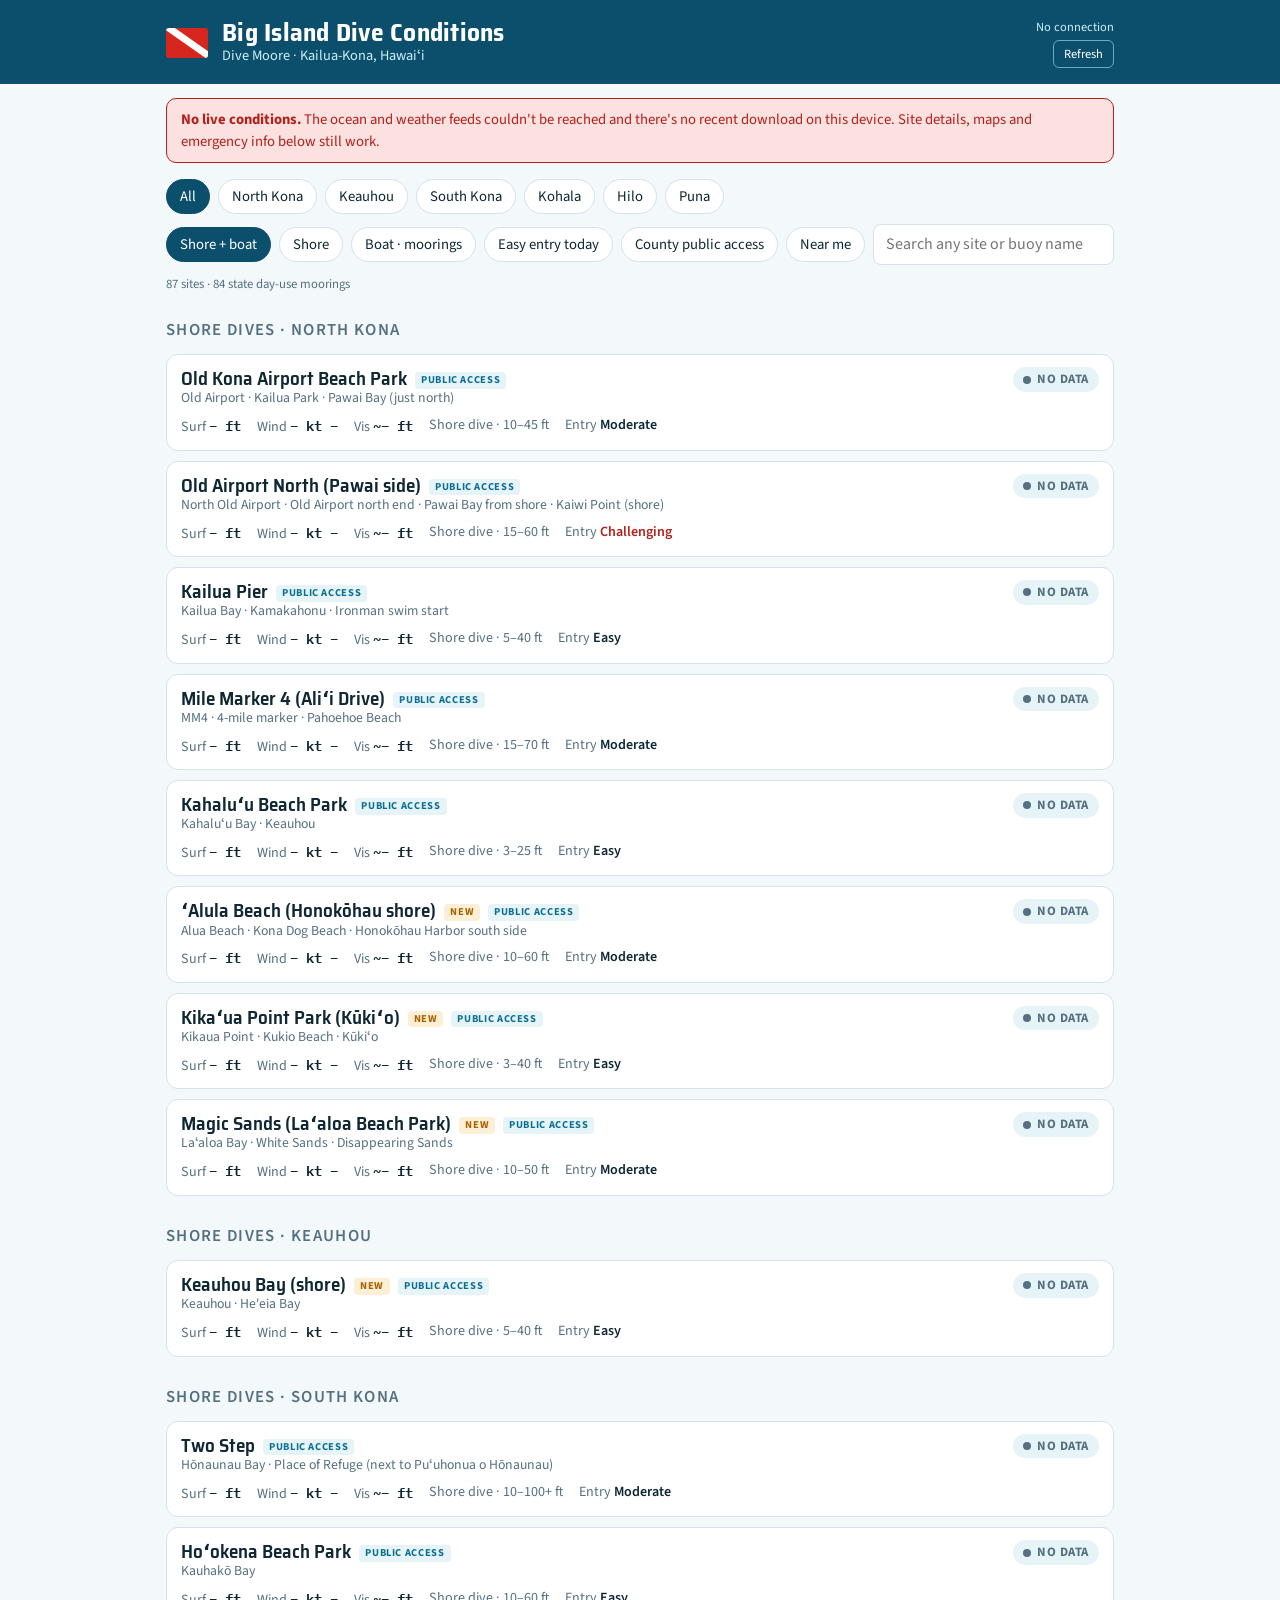
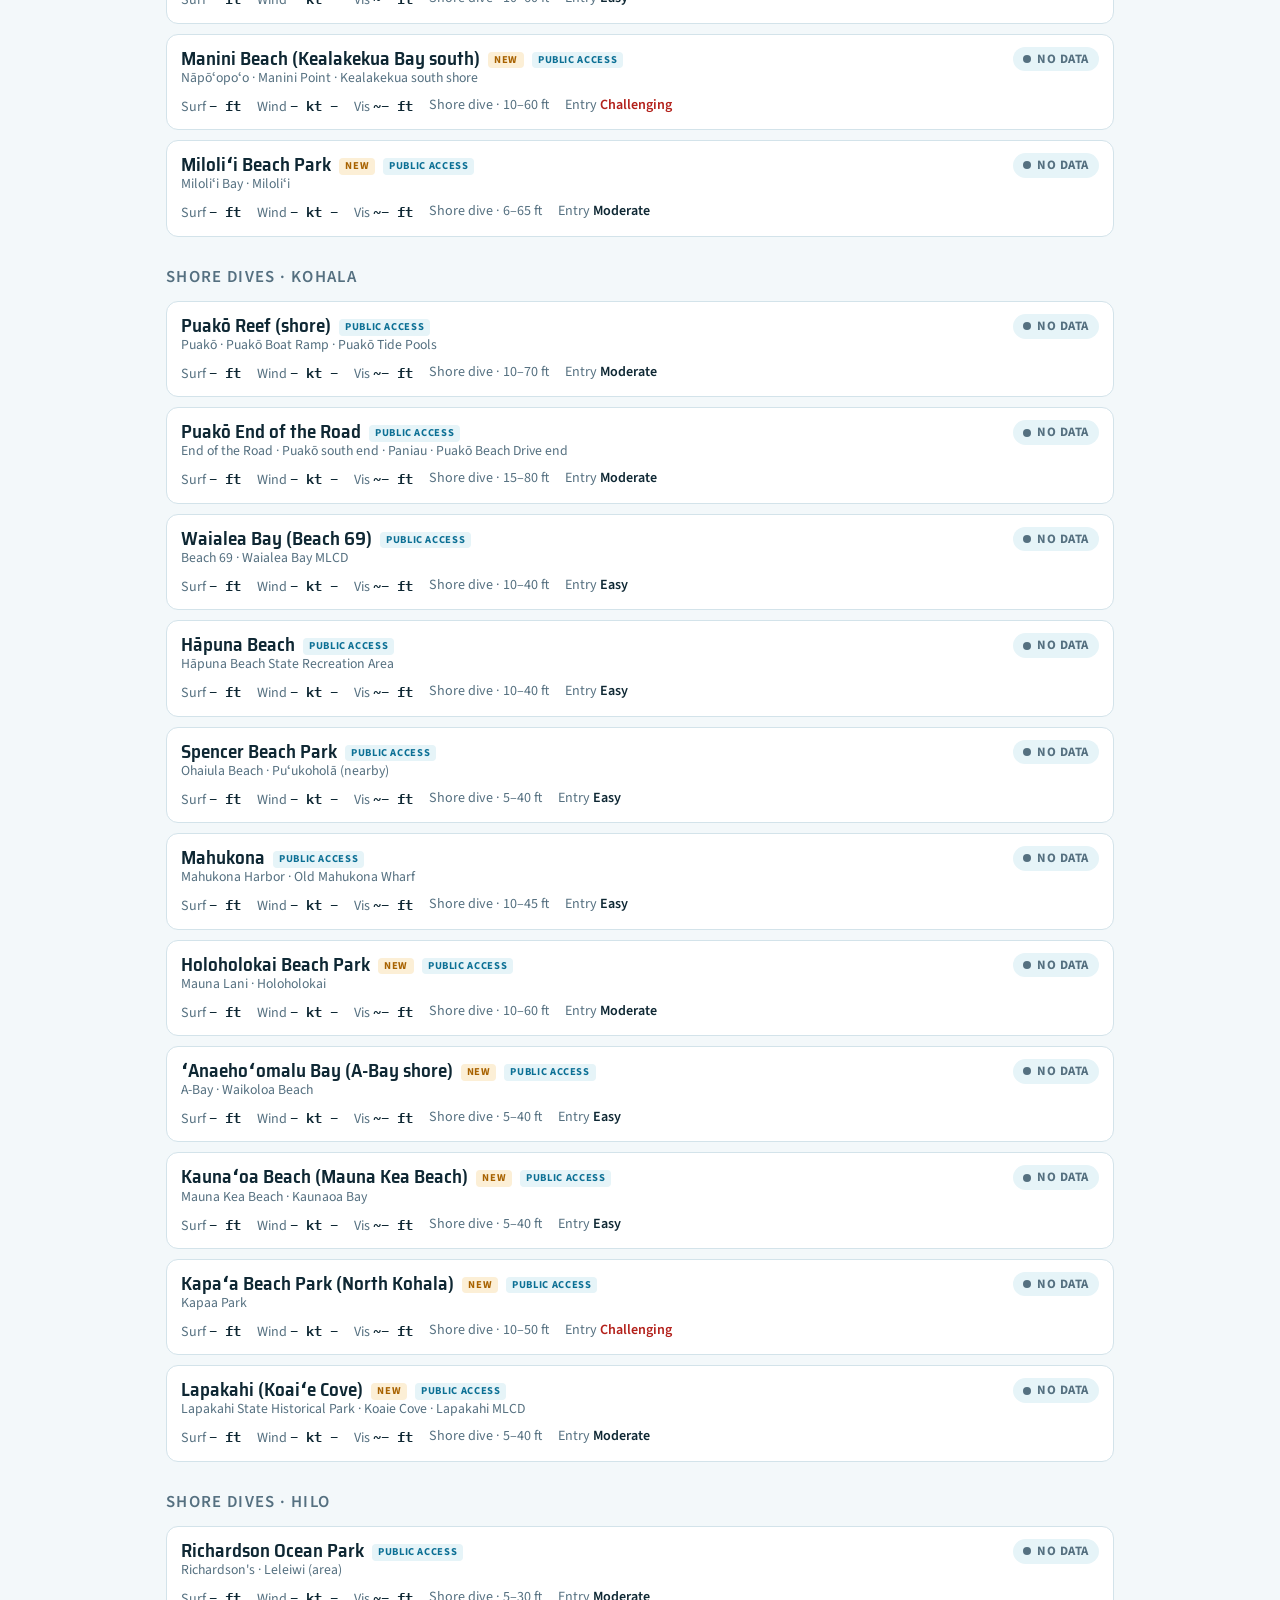
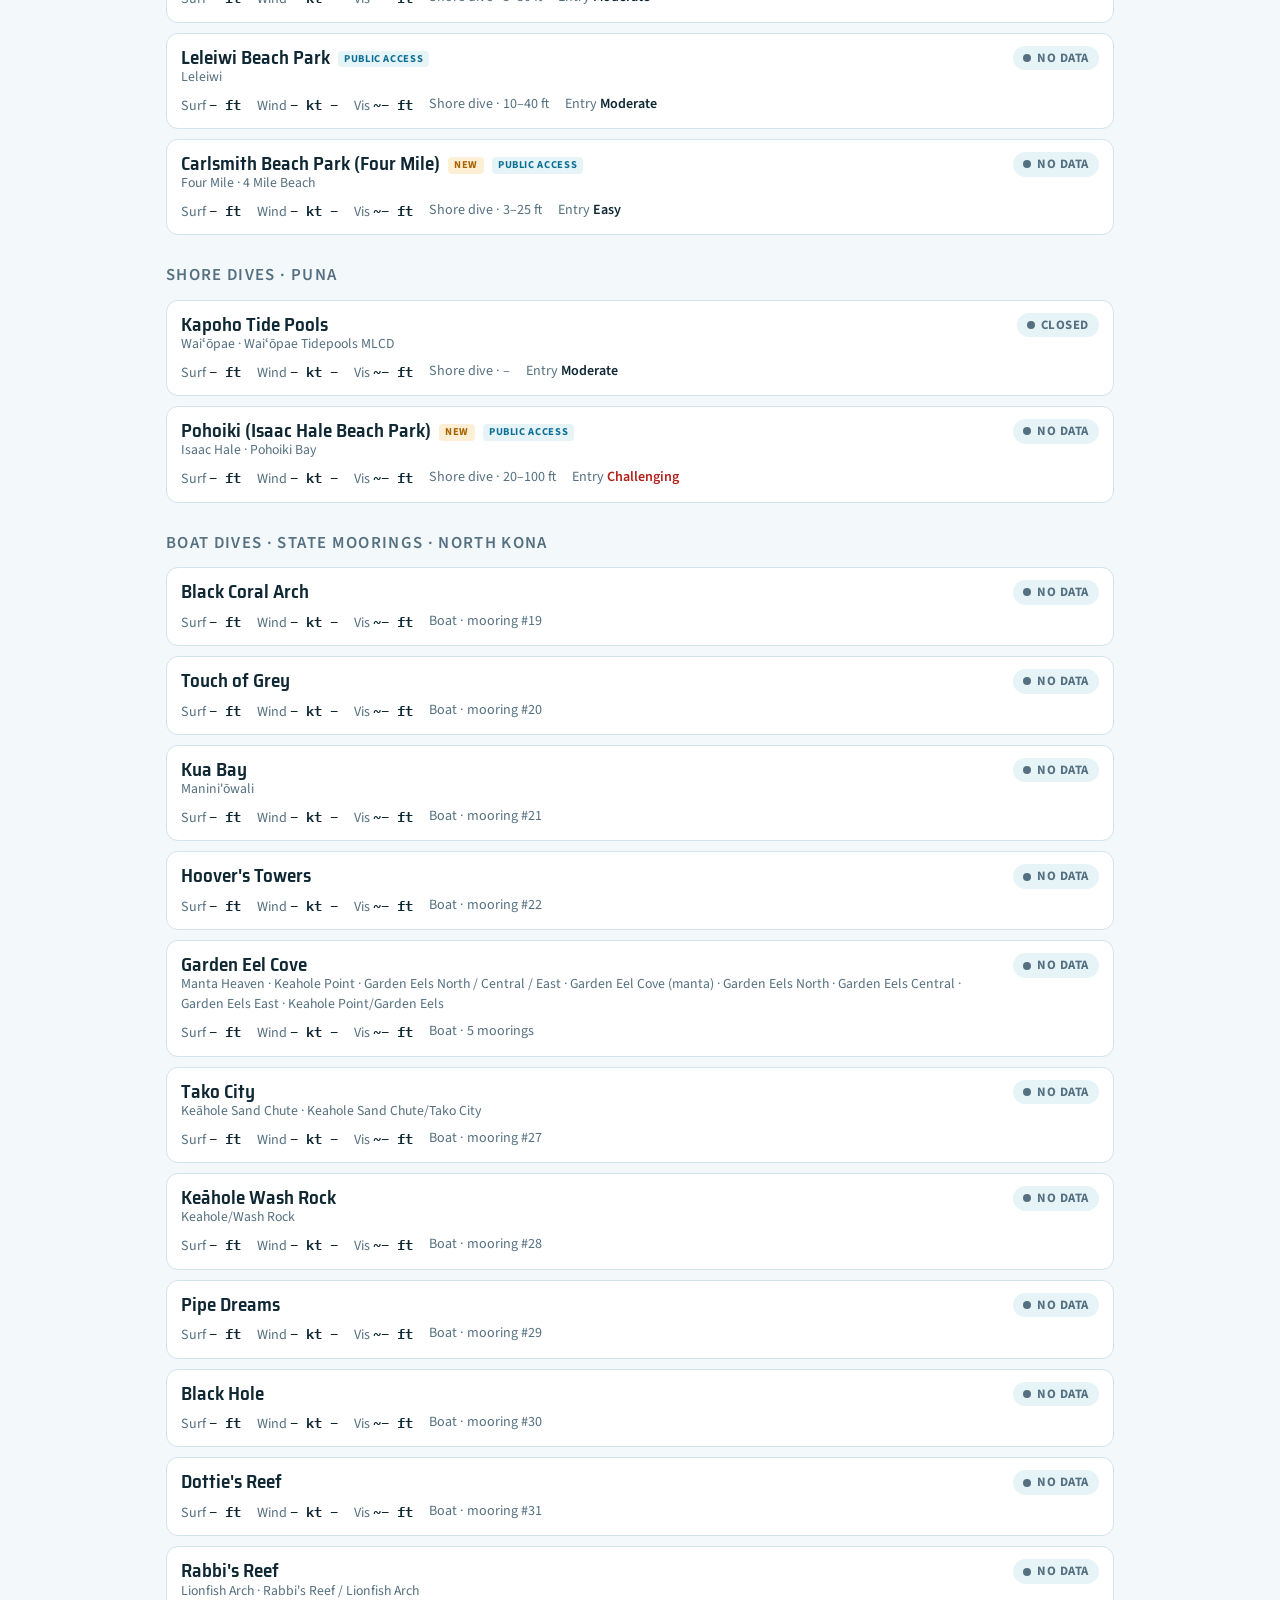
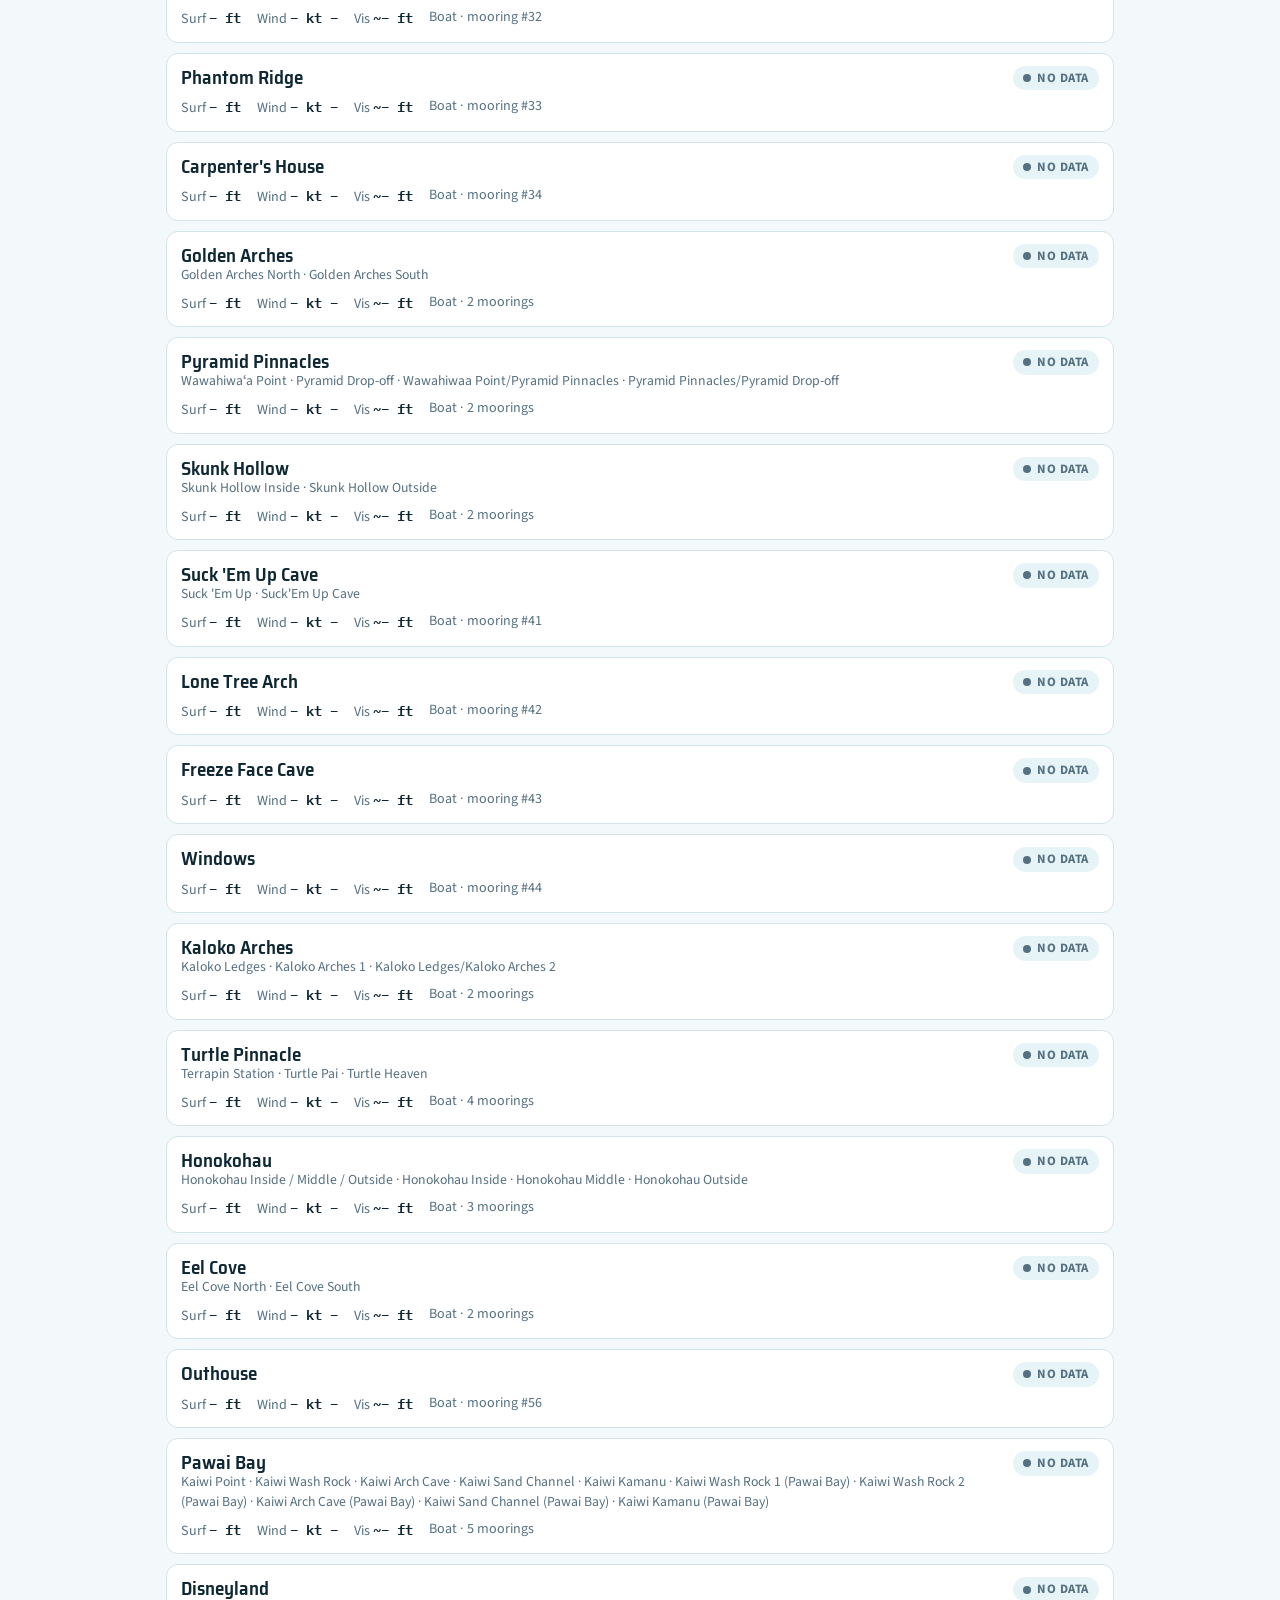
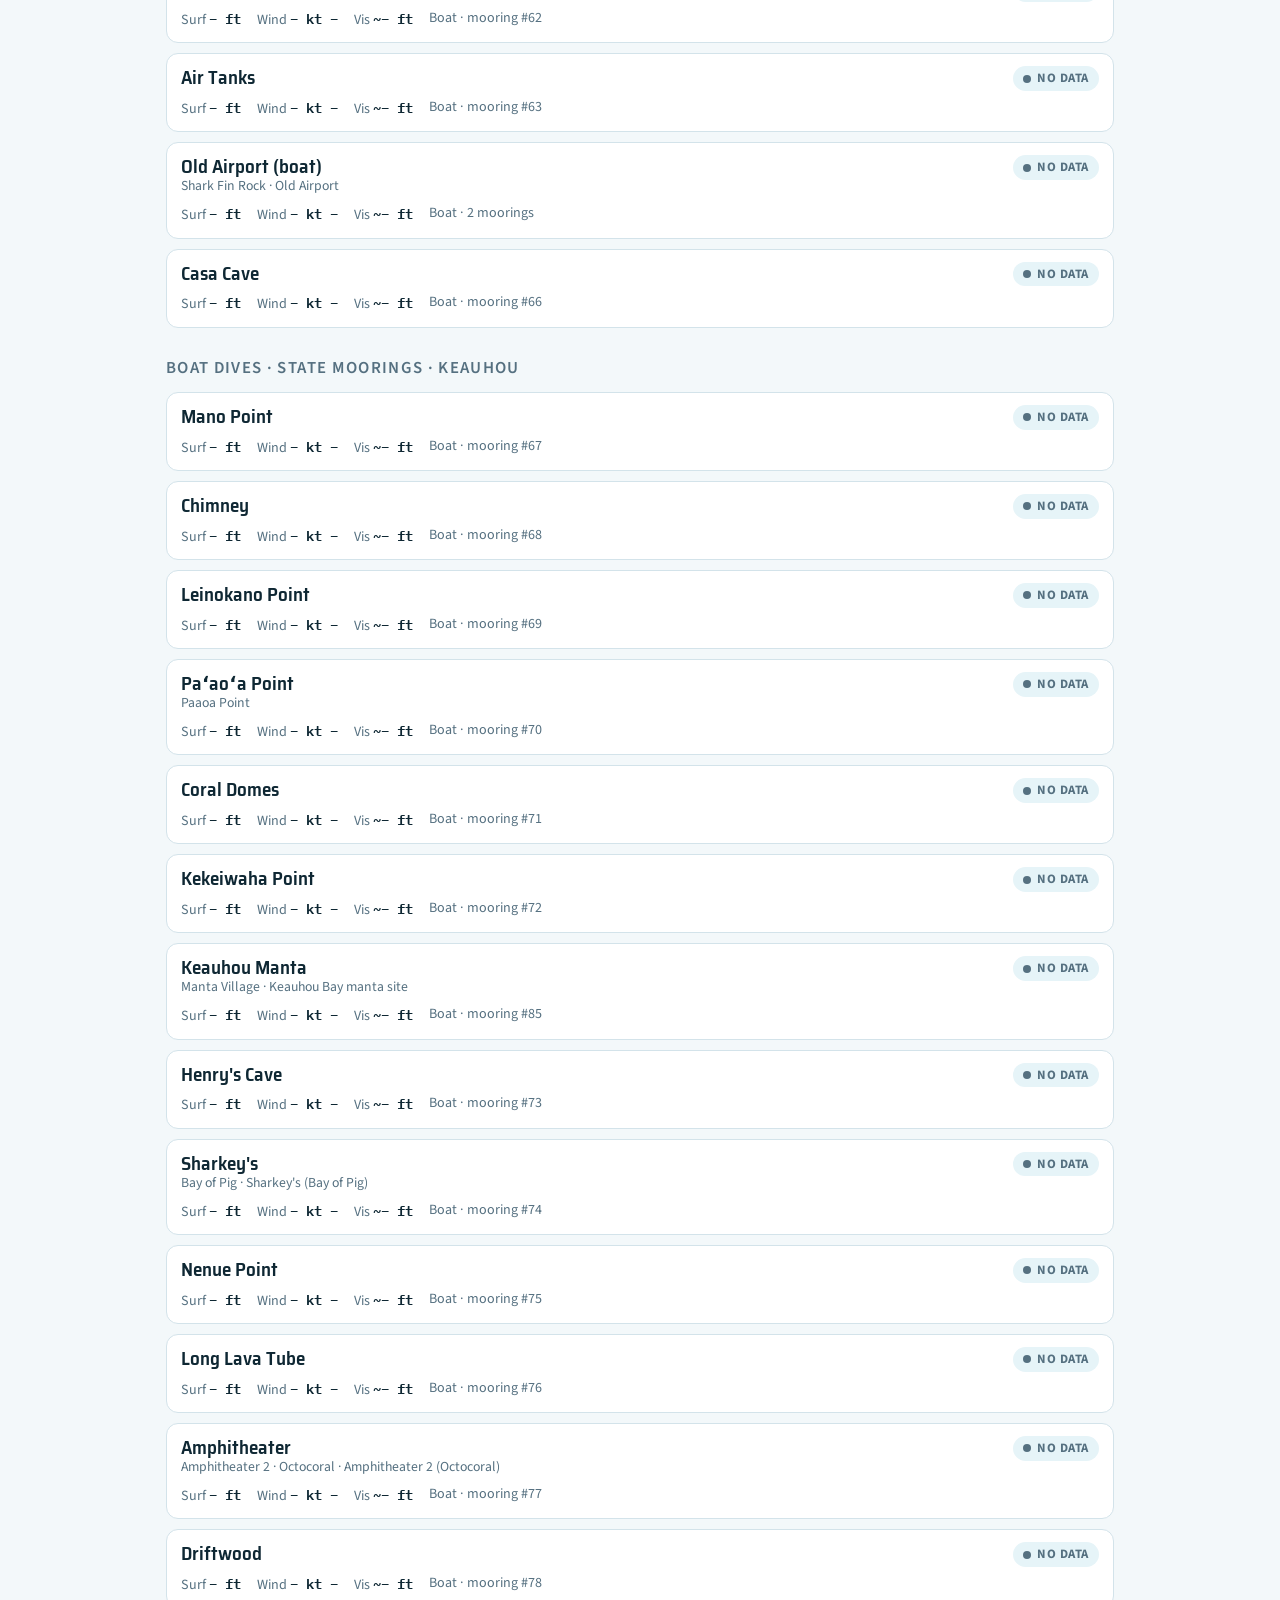
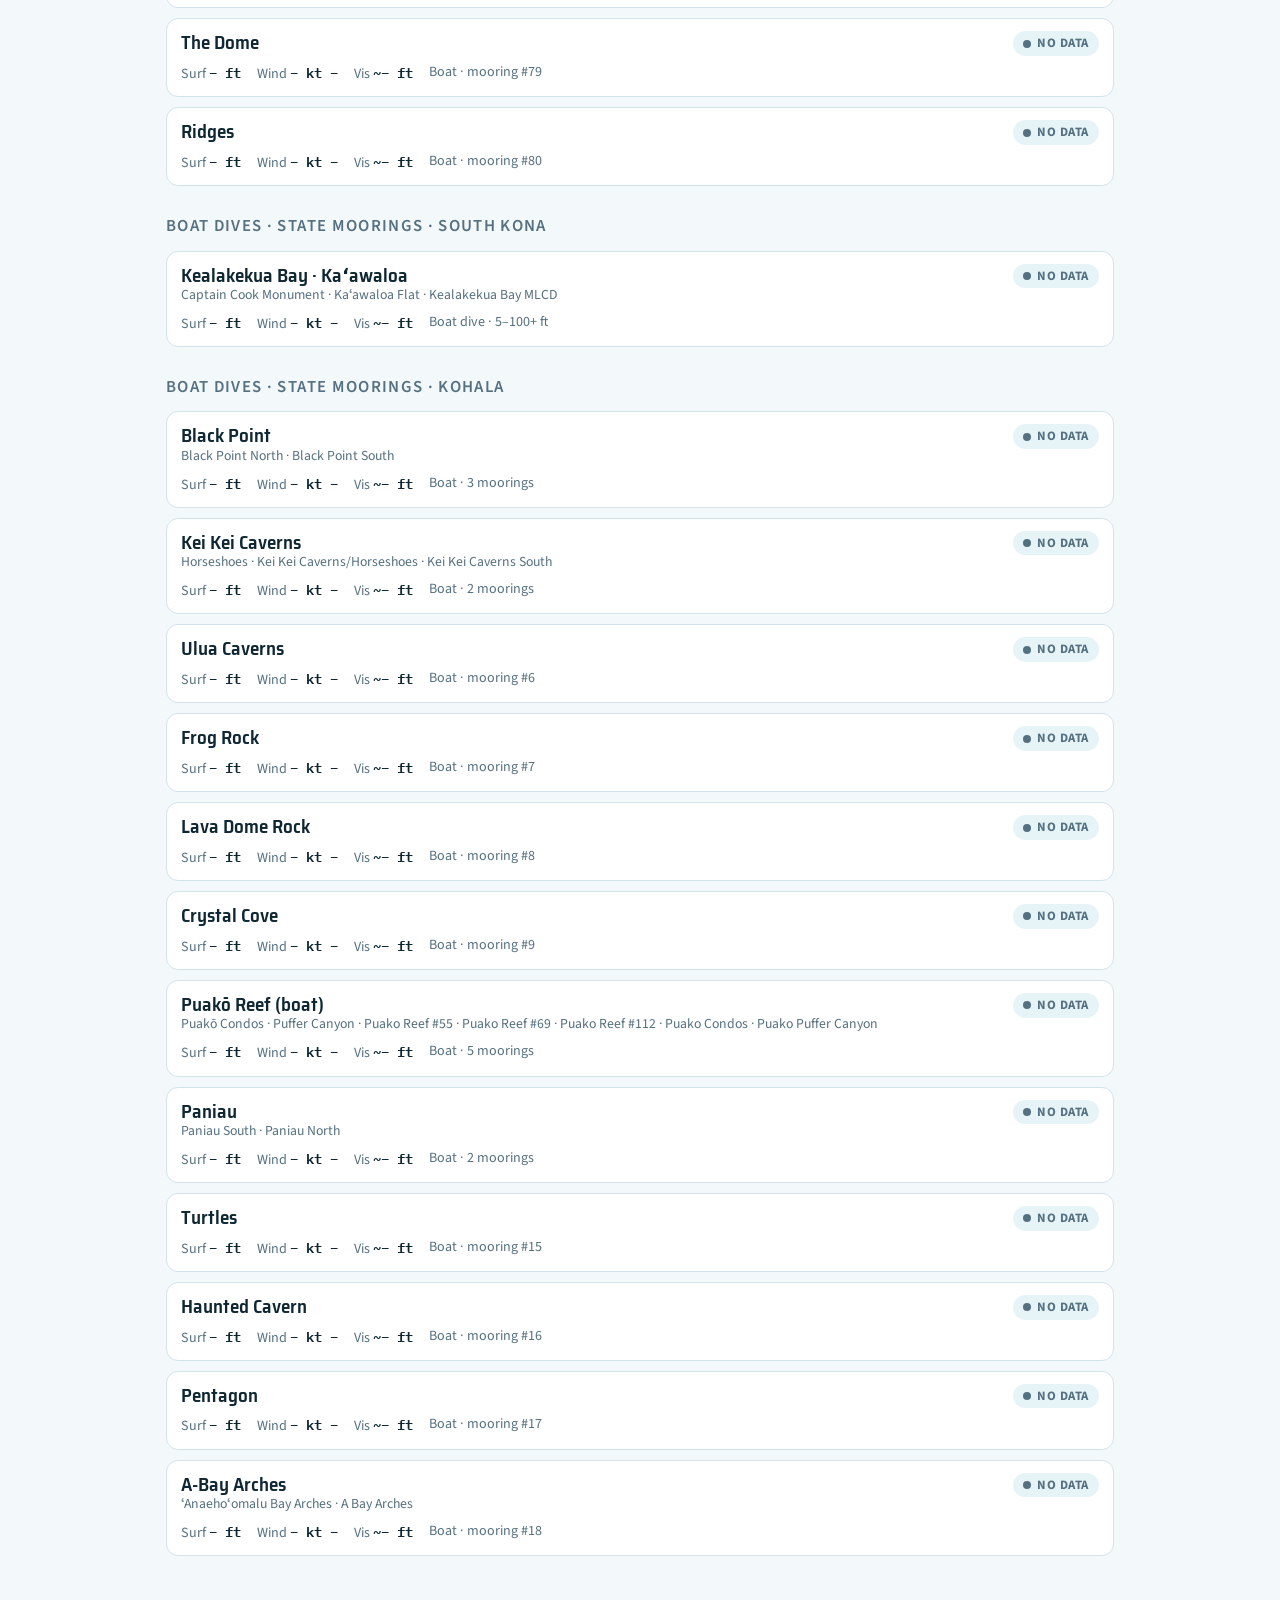
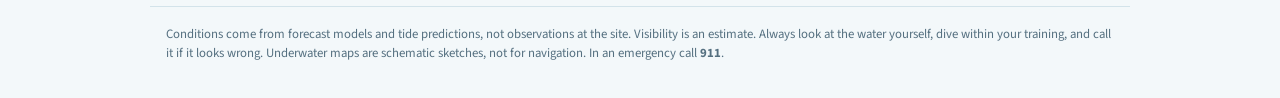
==== commit 6ac2a65e: "Make it an installable offline app and add county public access sites - Split the single file into i" ====
--- a/index.html
+++ b/index.html
@@ -1,143 +1,21 @@
-<!doctype html><html><head><meta charset=utf8><meta name=viewport content="width=device-width,initial-scale=1,viewport-fit=cover"><style>:root{color-scheme:light;box-sizing:border-box;padding-top:env(safe-area-inset-top,0px);padding-bottom:env(safe-area-inset-bottom,0px)}html{scroll-padding-top:env(safe-area-inset-top,0px)}body{margin:0;padding:0;font:14px -apple-system,BlinkMacSystemFont,sans-serif;background:#fff;color:#000}img{max-width:100%}[hidden]:not([hidden=until-found i]){display:none!important}</style></head><body>
-<title>Dive Moore Conditions</title>
-<meta name="claude:viewport-fit-sides" content="cover">
+<!doctype html>
+<html lang="en">
+<head>
+<meta charset="utf-8">
+<meta name="viewport" content="width=device-width,initial-scale=1,viewport-fit=cover">
+<title>Dive Moore Conditions · Big Island dive sites</title>
+<meta name="description" content="Live surf, wind, tide and visibility for Big Island shore and boat dive sites, with entry, route and safety details. By Dive Moore, Kailua-Kona.">
+<meta name="theme-color" content="#0B4F6C">
+<link rel="manifest" href="manifest.webmanifest">
+<link rel="icon" href="icons/icon-192.png" type="image/png">
+<link rel="apple-touch-icon" href="icons/apple-touch-icon.png">
+<meta name="apple-mobile-web-app-capable" content="yes">
+<meta name="apple-mobile-web-app-title" content="Dive Moore">
 <link rel="preconnect" href="https://fonts.googleapis.com">
 <link rel="stylesheet" href="https://fonts.googleapis.com/css2?family=Saira+Semi+Condensed:wght@500;600;700&family=Source+Sans+3:wght@400;600;700&family=IBM+Plex+Mono:wght@400;500&display=swap">
-<style>
-/* Layout: a dive slate. Deep-ocean header band, site list as a scannable log, detail page as stacked slate panels. */
-:root{
-  --flag:#D7261E;      /* Dive Moore red (dive flag) */
-  --deep:#0B4F6C;      /* deep ocean */
-  --aqua:#CDEEF6;      /* aqua */
-  --bg:#F3F8FA;
-  --panel:#FFFFFF;
-  --ink:#0E2733;
-  --muted:#557080;
-  --line:#D3E3EA;
-  --tint:#E6F4F8;
-  --go:#1E8A4C; --go-bg:#DDF3E5;
-  --warn:#A86200; --warn-bg:#FCEFD6;
-  --stop:#B3201A; --stop-bg:#FBE1DF;
-  --chart:#0B6F94;
-  --f-display:"Saira Semi Condensed","Arial Narrow",system-ui,sans-serif;
-  --f-body:"Source Sans 3",system-ui,-apple-system,"Segoe UI",sans-serif;
-  --f-mono:"IBM Plex Mono",ui-monospace,Menlo,Consolas,monospace;
-}
-@media (prefers-color-scheme: dark){:root:not([data-theme="light"]){
-  --bg:#071A23;--panel:#0C2733;--ink:#E3F1F6;--muted:#8DB0BF;--line:#1C3E4C;--tint:#103340;
-  --deep:#0A3F57;--aqua:#9FD9E8;--flag:#EC4A3F;
-  --go:#5BD28C;--go-bg:#123A27;--warn:#F2B451;--warn-bg:#3A2C10;--stop:#FF7A70;--stop-bg:#401816;--chart:#5CC3E6;
-  color-scheme:dark}}
-:root[data-theme="dark"]{
-  --bg:#071A23;--panel:#0C2733;--ink:#E3F1F6;--muted:#8DB0BF;--line:#1C3E4C;--tint:#103340;
-  --deep:#0A3F57;--aqua:#9FD9E8;--flag:#EC4A3F;
-  --go:#5BD28C;--go-bg:#123A27;--warn:#F2B451;--warn-bg:#3A2C10;--stop:#FF7A70;--stop-bg:#401816;--chart:#5CC3E6;
-  color-scheme:dark}
-*{box-sizing:border-box}
-body{background:var(--bg);color:var(--ink);font-family:var(--f-body);font-size:16px;line-height:1.45;margin:0}
-.wrap{max-width:980px;margin:0 auto;padding-left:max(16px,env(safe-area-inset-left,0px));padding-right:max(16px,env(safe-area-inset-right,0px))}
-h1,h2,h3{font-family:var(--f-display);text-wrap:balance;margin:0;letter-spacing:.01em}
-a{color:var(--chart)}
-button{font:inherit;color:inherit}
-:focus-visible{outline:3px solid var(--flag);outline-offset:2px}
-.mono{font-family:var(--f-mono);font-variant-numeric:tabular-nums}
-.lbl{font-size:.72rem;text-transform:uppercase;letter-spacing:.09em;color:var(--muted);font-weight:700}
-
-/* header */
-.top{background:#0B4F6C;color:#fff}
-.top .wrap{padding-block:18px 16px;display:flex;gap:14px;align-items:center;flex-wrap:wrap}
-.flagmark{width:42px;height:30px;flex:none;border-radius:3px;background:#D7261E;position:relative;overflow:hidden}
-.flagmark::after{content:"";position:absolute;left:-10px;top:12px;width:70px;height:7px;background:#fff;transform:rotate(35deg)}
-.top h1{font-size:1.6rem;font-weight:700;line-height:1.05}
-.top .sub{font-size:.9rem;color:#CDEEF6}
-.top .stamp{margin-left:auto;font-size:.78rem;color:#CDEEF6;text-align:right}
-.top .stamp button{background:transparent;border:1px solid #6FA9C0;color:#fff;border-radius:6px;padding:4px 10px;margin-top:4px;cursor:pointer}
-
-.banner{border-radius:10px;padding:10px 14px;margin-top:14px;font-size:.92rem;display:flex;gap:10px;align-items:flex-start}
-.banner b{font-weight:700}
-.banner.demo{background:var(--tint);border:1px dashed var(--chart)}
-.banner.alert{background:var(--stop-bg);color:var(--stop);border:1px solid var(--stop)}
-.banner.alert a{color:inherit}
-
-/* controls */
-.controls{display:flex;flex-wrap:wrap;gap:8px;margin:16px 0 10px;align-items:center}
-.chip{border:1px solid var(--line);background:var(--panel);border-radius:999px;padding:6px 13px;cursor:pointer;font-size:.92rem}
-.chip[aria-pressed="true"]{background:var(--deep);border-color:var(--deep);color:#fff}
-.search{flex:1 1 200px;min-width:0;border:1px solid var(--line);background:var(--panel);color:var(--ink);border-radius:8px;padding:8px 12px;font:inherit}
-
-/* site list */
-.list{display:grid;gap:10px;padding-bottom:28px}
-.row{display:grid;grid-template-columns:1fr auto;gap:6px 14px;background:var(--panel);border:1px solid var(--line);border-radius:12px;padding:12px 14px;cursor:pointer;text-align:left;width:100%}
-.row:hover{border-color:var(--chart)}
-.row .nm{font-family:var(--f-display);font-size:1.2rem;font-weight:600;line-height:1.15}
-.row .aka{font-size:.86rem;color:var(--muted);min-width:0}
-.row .meta{grid-column:1/-1;display:flex;flex-wrap:wrap;gap:4px 16px;font-size:.88rem;color:var(--muted)}
-.row .meta b{color:var(--ink);font-weight:600}
-.pill{display:inline-flex;align-items:center;gap:6px;border-radius:999px;padding:3px 10px;font-weight:700;font-size:.8rem;letter-spacing:.04em;text-transform:uppercase;white-space:nowrap;align-self:start}
-.pill::before{content:"";width:8px;height:8px;border-radius:50%;background:currentColor}
-.pill.go{background:var(--go-bg);color:var(--go)}
-.pill.warn{background:var(--warn-bg);color:var(--warn)}
-.pill.stop{background:var(--stop-bg);color:var(--stop)}
-.pill.na{background:var(--tint);color:var(--muted)}
-.num{font:inherit;padding:5px 8px;border:1px solid var(--line);border-radius:8px;background:var(--panel);color:var(--ink);width:5.5em}select.num{width:auto}table.dives td,table.routes td{vertical-align:top}table.buoys.routes td{white-space:normal;overflow-wrap:anywhere}table.routes td:nth-child(2),table.routes td:nth-child(3){white-space:nowrap}table.routes .pill{text-transform:none;font-size:.9rem}@media(max-width:640px){table.routes,table.routes tbody{display:block;width:100%}table.routes thead{display:none}table.routes tr{display:grid;grid-template-columns:auto 1fr;gap:2px 10px;padding:8px 0;border-top:1px solid var(--line)}table.routes td{border:0;padding:0}table.routes td:first-child{grid-column:1/-1}table.routes td:last-child{grid-column:1/-1}}.meta b.bad{color:var(--stop)}
-.rep{padding:1px 8px;border-radius:999px;font-size:.8rem}.rep.go{background:var(--go-bg);color:var(--go)}.rep.warn{background:var(--warn-bg);color:var(--warn)}.rep.stop{background:var(--stop-bg);color:var(--stop)}.rep b{color:inherit}
-ul.reports li{border-top:1px solid var(--line);padding:8px 0}ul.reports li:first-child{border-top:0}.cform{margin-top:10px;border-top:1px solid var(--line);padding-top:8px}.chip.rad{display:inline-flex;align-items:center;gap:6px}.chip.rad:has(input:checked){background:var(--deep);border-color:var(--deep);color:#fff}textarea.search{width:100%;resize:vertical;font:inherit}
-.region-h{margin:18px 0 2px;font-size:1.05rem;color:var(--muted);font-weight:600;text-transform:uppercase;letter-spacing:.08em}
-
-/* detail */
-.back{display:inline-flex;gap:6px;align-items:center;margin:16px 0 8px;background:none;border:0;color:var(--chart);cursor:pointer;padding:4px 0;font-weight:600}
-.dhead{display:flex;flex-wrap:wrap;gap:8px 14px;align-items:flex-start}
-.dhead h2{font-size:2rem;line-height:1.05;flex:1 1 260px;min-width:0}
-.names{margin:6px 0 0;font-size:.95rem;color:var(--muted)}
-.names span{display:inline-block;background:var(--tint);color:var(--ink);border-radius:6px;padding:1px 8px;margin:3px 4px 0 0;font-size:.88rem}
-.verdict{margin-top:12px;padding:10px 14px;border-radius:10px;font-size:.95rem}
-.verdict.go{background:var(--go-bg)}.verdict.warn{background:var(--warn-bg)}.verdict.stop{background:var(--stop-bg)}.verdict.na{background:var(--tint)}
-.grid{display:grid;grid-template-columns:repeat(auto-fit,minmax(150px,1fr));gap:10px;margin-top:14px}
-.tile{background:var(--panel);border:1px solid var(--line);border-radius:12px;padding:12px;min-width:0}
-.tile .v{font-family:var(--f-display);font-size:1.7rem;font-weight:600;line-height:1.1;font-variant-numeric:tabular-nums}
-.tile .v small{font-size:.95rem;font-weight:500;color:var(--muted)}
-.tile .s{font-size:.82rem;color:var(--muted);margin-top:3px}
-.tile .src{font-size:.7rem;color:var(--muted);margin-top:6px;border-top:1px dashed var(--line);padding-top:5px}
-.tile.est .v::after{content:" est.";font-size:.75rem;color:var(--warn);font-family:var(--f-body);font-weight:700}
-.arrow{display:inline-block;transition:transform .2s}
-section.panel{background:var(--panel);border:1px solid var(--line);border-radius:14px;padding:16px;margin-top:14px}
-section.panel h3{font-size:1.25rem;margin-bottom:8px;display:flex;align-items:center;gap:8px}
-.two{display:grid;grid-template-columns:repeat(auto-fit,minmax(260px,1fr));gap:14px}
-.two>*{min-width:0}
-ul.clean{list-style:none;padding:0;margin:0;display:grid;gap:6px}
-ul.clean li{padding-left:18px;position:relative}
-ul.clean li::before{content:"";position:absolute;left:2px;top:.6em;width:7px;height:7px;border-radius:2px;background:var(--chart)}
-.kv{display:grid;grid-template-columns:auto 1fr;gap:4px 12px;font-size:.95rem}
-.kv dt{color:var(--muted)}.kv dd{margin:0;min-width:0}
-.cell{display:inline-flex;align-items:flex-end;gap:2px;height:16px;vertical-align:-2px;margin-right:6px}
-.cell i{width:4px;background:var(--line);border-radius:1px}
-.cell i.on{background:var(--ink)}
-.chartbox{overflow-x:auto}
-svg text{fill:var(--muted);font-family:var(--f-mono);font-size:10px}
-.mapsvg{width:100%;height:auto;max-width:100%;display:block}
-.copy{border:1px solid var(--line);background:var(--tint);border-radius:6px;padding:3px 9px;cursor:pointer;font-size:.82rem;margin-left:6px}
-.emerg{border-left:5px solid var(--flag)}
-.emerg .big{font-family:var(--f-display);font-size:1.5rem;font-weight:700;color:var(--flag)}
-.callout{display:grid;gap:10px}
-.callout>div{background:var(--tint);border-radius:10px;padding:10px 12px}
-.callout .t{font-weight:700}
-.note{font-size:.8rem;color:var(--muted);margin-top:8px}
-.foot{font-size:.8rem;color:var(--muted);padding-block:18px 30px;border-top:1px solid var(--line);margin-top:22px}
-.legend{display:flex;gap:14px;flex-wrap:wrap;font-size:.78rem;color:var(--muted);margin-top:6px}
-.legend i{display:inline-block;width:12px;height:3px;vertical-align:middle;margin-right:5px}
-.plan{display:grid;gap:5px;margin-top:12px}
-.prow{display:grid;grid-template-columns:44px 1fr;gap:8px;align-items:center}
-.pday{font-size:.8rem;font-weight:700;color:var(--muted)}
-.pcells{display:flex;gap:2px;min-width:0}
-.pcells span{flex:1;height:22px;border-radius:3px;position:relative}
-.pcells em{position:absolute;left:1px;bottom:-14px;font-style:normal;font-size:.62rem;color:var(--muted);font-family:var(--f-mono)}
-.prow{margin-bottom:10px}
-table.buoys{border-collapse:collapse;width:100%;font-size:.9rem}
-table.buoys th{text-align:left;font-size:.72rem;text-transform:uppercase;letter-spacing:.08em;color:var(--muted);padding:4px 8px 4px 0}
-table.buoys td{border-top:1px solid var(--line);padding:6px 8px 6px 0;white-space:nowrap}
-@media (prefers-reduced-motion:reduce){*{transition:none!important}}
-</style>
-
+<link rel="stylesheet" href="css/app.css">
+</head>
+<body>
 <header class="top">
   <div class="wrap">
     <div class="flagmark" aria-hidden="true"></div>
@@ -145,7 +23,7 @@
       <h1>Big Island Dive Conditions</h1>
       <div class="sub">Dive Moore · Kailua-Kona, Hawaiʻi</div>
     </div>
-    <div class="stamp"><div id="stamp">Loading conditions…</div><button id="refresh" type="button">Refresh</button></div>
+    <div class="stamp"><div id="stamp">Loading conditions…</div><button id="refresh" type="button">Refresh</button> <button id="install" class="install" type="button">Install app</button></div>
   </div>
 </header>
 
@@ -156,647 +34,8 @@
   <div id="srcfoot" style="margin-top:6px"></div>
 </footer>
 
-<script>
-/* ===== Data ===== */
-const SITES = [{"id":"old-kona-airport","name":"Old Kona Airport Beach Park","aka":["Old Airport","Kailua Park","Pawai Bay (just north)"],"region":"North Kona","type":"shore","lat":19.6418,"lon":-156.0094,"faces":255,"depth":"10–45 ft","level":"Beginner to intermediate","visBase":70,"tide":"kawaihae","er":"kona","erDrive":"25 min","alertArea":"Kona","desc":"A long lava shoreline beside the old Kona runway, now a county park. Finger reefs and small sand channels run out from the shore, with turtles and plenty of reef fish. The offshore moorings (Old Airport, Shark Fin Rock, Air Tanks) are the deeper boat version of the same reef.","highlights":["Green sea turtles","Finger coral and lobe coral","Moray eels","Reef triggerfish (humuhumu)"],"entry":"South end of the park by the pavilions: a small sandy pocket between lava benches. Sit, fin up, and time the sets.","exit":"Same sandy pocket. Wait offshore for a lull, then ride a small wave in and stand up only in sand.","hazards":["Shallow lava benches at the edge break up surge","Exposed to NW winter swells and S summer swells","Watch for boat traffic heading to Honokohau"],"amenities":["Restrooms and outdoor showers","Covered pavilions and picnic tables","Large free paved parking on the old runway","Sports fields and gym nearby"],"fees":"Free. County park; gate hours posted at the entrance.","parking":"Very large free lot along the old runway. Rarely full except weekend events. Park near the south pavilions for the shortest walk.","drive":"From Kailua town take Kuakini Hwy north from Palani Rd to its end at the park entrance. About 5 minutes.","cell":{"level":"strong","note":"estimated, in town coverage"},"route":"Swim out W (≈250°) on the surface past the lava benches to about 15 ft, descend, and follow the finger reefs out to 35–45 ft. Turn N with the reef on your right shoulder, then turn back S at half air and return E (≈70°) toward the pavilions.","prefer":{"tide":"mid","hours":[7,11],"note":"Calmest in the morning before the afternoon sea breeze. Skip it when a NW swell is running in winter."},"map":{"shore":"Lava benches · pavilions · old runway","zones":[["Lava bench / surge zone","0–8 ft"],["Finger reefs & sand channels","10–25 ft"],["Reef slope","25–45 ft"],["Sand","45 ft+"]],"pois":[["Turtle cleaning area",0.35,0.35],["Sand channels",0.65,0.55]],"entry":0.25,"exit":0.25,"note":"Entry at the south pavilions."},"access":2,"side":"west"},{"id":"old-airport-north","name":"Old Airport North (Pawai side)","aka":["North Old Airport","Old Airport north end","Pawai Bay from shore","Kaiwi Point (shore)"],"region":"North Kona","type":"shore","lat":19.6487,"lon":-156.0127,"faces":270,"depth":"15–60 ft","level":"Intermediate","visBase":75,"tide":"kawaihae","er":"kona","erDrive":"25 min","alertArea":"Kona","access":3,"desc":"The north end of Old Kona Airport park, past the end of the old runway, where the lava shelf opens into a few sand pockets and the reef runs north toward Pawai Bay and Kaiwi Point. Deeper and more open than the pavilion entry, with the same finger-coral reef dropping to sand. The Old Airport, Shark Fin Rock and Pawai Bay moorings sit on the outer edge of this reef.","highlights":["Finger coral ridges and sand channels","Turtles and eagle rays over the sand","Bigger fish toward the drop","Spinner dolphins pass offshore in the morning (keep 50 yards)"],"entry":"Park at the far north end of the runway lot and walk the lava shelf to the small sand pocket at the north end. Fin up at the edge of the sand and swim out through the gap between the lava fingers. Only on small days: the shelf here takes more swell than the pavilions.","exit":"Same sand pocket. Wait outside the break for a lull, swim in on the back of a small wave and stand up only on sand. If the sets are bigger than when you went in, exit at the south pavilions instead.","hazards":["Longer surface swim than the south end","Takes NW winter swell and wrap-around S swell; surge on the shelf","Boat traffic to and from Honokohau Harbor: fly a flag","No lifeguard; the north end is quieter and less watched"],"amenities":["Restrooms and showers at the south pavilions (long walk)","Free parking along the old runway","No facilities at the north end itself"],"fees":"Free. County park; gate hours posted at the entrance.","parking":"Drive to the north end of the runway lot. Plenty of space; it's a short walk across the lava to the entry.","drive":"From Kailua town take Kuakini Hwy north from Palani Rd to the park, then drive the length of the old runway to the north end. About 7 minutes.","cell":{"level":"good","note":"estimated, edge of town coverage"},"route":"Surface swim W (≈270°) through the sand gap to about 20 ft, descend, and follow the sand channel out to the finger reefs at 30–45 ft. Turn N (≈340°) with the reef on your right toward Pawai Bay, where the reef drops to 60 ft. Turn back S at half air and return E (≈90°) to the sand pocket. Check your bearing to the north-end lot before you descend.","prefer":{"tide":"mid","hours":[7,10],"note":"Early morning on a calm, swell-free day. Skip it on NW winter swells and whenever whitewater is washing over the shelf."},"map":{"shore":"Lava shelf · north end of runway","zones":[["Lava shelf / surge zone","0–10 ft"],["Sand channel","15–25 ft"],["Finger reefs","30–45 ft"],["Reef drop toward Pawai Bay","45–60 ft"]],"pois":[["Sand gap entry",0.2,0.15],["Finger reefs",0.55,0.5],["Drop toward Pawai Bay",0.85,0.8]],"entry":0.2,"exit":0.2,"note":"North end entry; Pawai Bay is up-page to the right. Local knowledge to confirm."},"side":"west"},{"id":"kailua-pier","name":"Kailua Pier","aka":["Kailua Bay","Kamakahonu","Ironman swim start"],"region":"North Kona","type":"shore","lat":19.6398,"lon":-155.9973,"faces":250,"depth":"5–40 ft","level":"Beginner","visBase":55,"tide":"kawaihae","er":"kona","erDrive":"20 min","alertArea":"Kona","runoff":true,"desc":"A sheltered sandy bay in the middle of Kailua town, next to Ahuʻena Heiau. Easy entry and good for training and night dives when the harbor is quiet. Visibility drops after rain and when boats are busy.","highlights":["Frogfish and octopus on the rubble","Spotted eagle rays over the sand","Night critters"],"entry":"Kamakahonu Beach, the small sand beach beside the pier and the hotel. Walk in over sand.","exit":"Same beach.","hazards":["Active pier: tour boats, cruise tenders and canoes","Stay well clear of the pier itself and boat lanes","Lower visibility after rain"],"amenities":["Restrooms at the hotel and town","Shops, food and dive shops within walking distance","Outdoor shower at the beach"],"fees":"Free beach. Paid parking in town lots.","parking":"Small paid lots and limited street parking along Aliʻi Dr and Palani Rd. Fills by mid-morning; arrive early or park up Palani Rd and walk.","drive":"In Kailua town at the bottom of Palani Rd where it meets Aliʻi Dr. Under 5 minutes from anywhere in town.","cell":{"level":"strong","note":"estimated, in town coverage"},"route":"From the beach head out SW (≈230°) along the sand keeping the pier well to your left. Work the rubble edge at 15–30 ft, then return NE (≈50°) to the beach. Fly a dive flag and stay out of the boat channel.","prefer":{"tide":"any","hours":[6,10],"note":"Early morning before boat traffic, or evenings after it. Avoid after heavy rain."},"restrictions":["Harbor rules apply around the pier: no diving in the boat channel or while vessels are maneuvering","Ahuʻena Heiau is sacred: don't climb on it"],"map":{"shore":"Kamakahonu Beach · pier · Ahuʻena Heiau","zones":[["Sand shallows","5–12 ft"],["Rubble & coral heads","12–30 ft"],["Sand slope","30–40 ft"]],"pois":[["Pier (keep clear)",0.82,0.15],["Rubble edge",0.45,0.55]],"entry":0.35,"exit":0.35,"note":"Keep the pier and boat channel to your left."},"access":1,"side":"west"},{"id":"mile-marker-4","name":"Mile Marker 4 (Aliʻi Drive)","aka":["MM4","4-mile marker","Pahoehoe Beach"],"region":"North Kona","type":"shore","lat":19.592,"lon":-155.974,"faces":260,"depth":"15–70 ft","level":"Intermediate","visBase":70,"tide":"kawaihae","er":"kona","erDrive":"12 min","alertArea":"Kona","access":2,"desc":"A roadside lava entry just south of the 4-mile marker on Aliʻi Drive, between Kailua town and Kahaluʻu. A sloping reef of lava fingers and coral heads runs out to sand at 60–70 ft, with far fewer people than the parks on either side. One of the classic Kona shore dives for divers who want more depth than Kahaluʻu without a boat.","highlights":["Lava fingers and arches in 25–45 ft","Eels, frogfish and octopus if you look slowly","Turtles on the shallow reef","Occasional eagle ray over the sand"],"entry":"Park on the makai side of Aliʻi Drive near the marker. Walk the short lava path to the small cobble-and-sand pocket, fin up at the water's edge and swim out through the channel between the lava shelves. Time it with a lull; the shelf is sharp.","exit":"Same pocket. Watch two or three sets from outside the break, then ride a small wave in and stand on the cobble, not the lava. If the swell has come up, Kahaluʻu Beach Park to the south is the easy bail-out exit.","hazards":["Sharp lava shelf and surge at the entry","Takes S and W swell directly","Traffic on Aliʻi Drive: cross and gear up carefully","No lifeguard, no facilities"],"amenities":["Roadside parking only","Nearest restrooms at Kahaluʻu Beach Park","No shower or rinse"],"fees":"Free. Public shoreline access.","parking":"Roadside pull-outs on Aliʻi Drive near the 4-mile marker; a handful of cars. Don't block driveways or the bike lane.","drive":"From Kailua pier drive south on Aliʻi Drive about 4 miles; the site is just past the mile 4 marker, before Kahaluʻu. About 10 minutes.","cell":{"level":"good","note":"estimated, along Aliʻi Drive"},"route":"Swim W (≈260°) out the channel to 20 ft and descend. Follow the lava fingers downslope to 45–60 ft, then work N (≈340°) along the reef with the slope on your right. Turn at half air, come back S shallower (≈160°) and find the channel from the inside at 15 ft. The channel is easy to miss; note a landmark on shore before you go in.","prefer":{"tide":"high","hours":[7,10],"note":"Morning on a calm, swell-free day with a higher tide to float over the shelf. Skip it on any south swell."},"map":{"shore":"Lava shelf · Aliʻi Drive","zones":[["Entry channel / surge","0–15 ft"],["Lava fingers and arches","20–45 ft"],["Coral heads on slope","45–60 ft"],["Sand","60–70 ft"]],"pois":[["Entry channel",0.2,0.2],["Lava arches",0.5,0.5],["Sand edge",0.85,0.8]],"entry":0.2,"exit":0.2,"note":"Sketch from common descriptions; exact entry pocket to confirm. Local knowledge to confirm."},"side":"west"},{"id":"kahaluu","name":"Kahaluʻu Beach Park","aka":["Kahaluʻu Bay","Keauhou"],"region":"North Kona","type":"shore","lat":19.5797,"lon":-155.9676,"faces":255,"depth":"3–25 ft","level":"Beginner","visBase":50,"tide":"kawaihae","er":"kona","erDrive":"15 min","alertArea":"Kona","desc":"A shallow bay protected by an ancient breakwater, packed with fish and turtles. More of a long, shallow fish-watching dive than a deep dive; great for refreshers and new divers on calm days.","highlights":["Turtles resting on the reef","Yellow tang, surgeonfish and parrotfish","Ancient Hawaiian breakwater (Paʻokamenehune)"],"entry":"Small sand patch at the south end of the beach by the pavilion. Shuffle in over sand.","exit":"Same sand patch.","hazards":["Strong rip current flows out the north side of the bay in big surf","Very shallow reef: easy to damage coral and get scraped","Crowded with snorkelers"],"amenities":["Lifeguard","Restrooms and showers","Pavilion and picnic tables","Reef education volunteers on site most days"],"fees":"Non-resident paid parking (Hawaiʻi residents free with ID). Check the posted rate.","parking":"Small lot that fills by 9 am. Expanded no-parking zones on Aliʻi Dr in front of the park (2026), so don't park on the shoulder there.","drive":"South on Aliʻi Dr about 5 miles from Kailua town. The park is on the ocean side next to St. Peter's Church. About 15 minutes.","cell":{"level":"strong","note":"estimated"},"route":"Head W (≈255°) through the sand channel inside the breakwater. Stay inside the bay and circle the coral heads clockwise. Do not swim out past the breakwater when surf is up.","prefer":{"tide":"high","hours":[7,10],"note":"Calm mornings at mid to high tide. Avoid when surf is over 2 ft, which turns on the rip."},"restrictions":["Don't stand on coral or touch turtles (state and federal law)","Reef-safe sunscreen only (Hawaiʻi bans oxybenzone and octinoxate sunscreens)"],"map":{"shore":"Beach · pavilion · St. Peter's Church","zones":[["Sand & shallow reef","3–8 ft"],["Coral heads inside breakwater","8–15 ft"],["Breakwater (stay inside)","surf"],["Outer reef","15–25 ft"]],"pois":[["Rip current exits here",0.82,0.45],["Turtle area",0.4,0.3]],"entry":0.3,"exit":0.3,"note":"Stay inside the old breakwater."},"access":1,"side":"west"},{"id":"two-step","name":"Two Step","aka":["Hōnaunau Bay","Place of Refuge (next to Puʻuhonua o Hōnaunau)"],"region":"South Kona","type":"shore","lat":19.4223,"lon":-155.9138,"faces":265,"depth":"10–100+ ft","level":"All levels","visBase":90,"tide":"kawaihae","er":"kona","erDrive":"20 min","alertArea":"Kona","desc":"The Big Island's most popular shore dive. A flat lava shelf with two natural steps drops you straight onto healthy coral, and the reef slopes to sand and a wall out past 100 ft. Spinner dolphins often rest in the bay.","highlights":["Some of the healthiest coral on the coast","Spinner dolphins in the bay (look, don't approach)","Turtles, eels and big schools of tang","Arch and ledges on the south wall"],"entry":"The two lava 'steps' at the water's edge just north of the National Park boundary. Sit on the first step, wait for a lull, and step off.","exit":"Same steps. Approach on a lull, put a hand on the step, let the surge lift you, and climb out. Hand fins up first.","hazards":["Surge at the steps when any swell is running","Sharp lava shelf","Deep water close in: watch your depth","Exposed to S swells in summer"],"amenities":["No restrooms at the steps (restrooms inside the National Park, which charges entry)","No showers","Picnic tables on the lava shelf"],"fees":"Free to dive. Private beachfront lot about $5. National Park lot requires park entry.","parking":"Free shoulder parking on Hōnaunau Beach Rd and a small private $5 lot by the water. Fills by 8:30–9 am on most days.","drive":"Hwy 11 south to Hōnaunau, turn toward the ocean on Hwy 160 and follow it down about 3.5 miles. Turn right on Hōnaunau Beach Rd just before the park entrance. About 35–45 minutes.","cell":{"level":"fair","note":"estimated"},"route":"Descend off the steps and head W (≈270°) across the coral garden. The reef slopes to sand at 40–60 ft. Turn S (left) along the slope toward the arch and ledges, keeping the reef on your left. Turn at half air and return N, then E (≈90°) back up to the steps.","prefer":{"tide":"high","hours":[7,11],"note":"Mornings for calm water and the best light. Mid to high tide makes the step exit easier. Avoid strong S swells (summer)."},"restrictions":["Spinner dolphins: stay 50 yards away; do not swim toward them (federal rule)","Do not enter Keoneʻele Cove or land in the National Historical Park from the water","Reef-safe sunscreen only"],"map":{"shore":"Lava shelf · two steps · National Park to the south","zones":[["Coral garden","10–25 ft"],["Reef slope","25–45 ft"],["Sand","45–60 ft"],["Drop-off","60–100+ ft"]],"pois":[["Arch & ledges",0.2,0.6],["Dolphin resting area",0.7,0.8]],"entry":0.55,"exit":0.55,"note":"Steps are just north of the park boundary."},"access":2,"side":"west"},{"id":"kealakekua","name":"Kealakekua Bay · Kaʻawaloa","aka":["Captain Cook Monument","Kaʻawaloa Flat","Kealakekua Bay MLCD"],"region":"South Kona","type":"boat","lat":19.4807,"lon":-155.9327,"faces":235,"depth":"5–100+ ft","level":"All levels","visBase":100,"tide":"kawaihae","er":"kona","erDrive":"15 min from Nāpōʻopoʻo","alertArea":"Kona","desc":"A Marine Life Conservation District with clear, protected water at the foot of the Pali. The reef at Kaʻawaloa near the Cook monument slopes from snorkel depth to a wall. Most divers come by charter boat.","highlights":["Exceptional visibility","Wall dropping past 100 ft","Spinner dolphins resting in the bay","Butterflyfish, tang and turtles"],"entry":"From a charter boat. Kayaks need a State Parks transit permit and may not land at Kaʻawaloa Flat.","exit":"Boat ladder.","hazards":["Steep wall: easy to drift deep","Spinner dolphin rest area","No facilities and no landing at Kaʻawaloa"],"amenities":["None at Kaʻawaloa","Restrooms only at the Nāpōʻopoʻo side"],"fees":"No entrance fee. Every vessel, including kayaks and paddleboards, needs a State Parks permit. Park hours 7 am–8 pm.","parking":"Small lot at Nāpōʻopoʻo; limited shoulder parking at the Kaʻawaloa trailhead.","drive":"Hwy 11 to Captain Cook, then Nāpōʻopoʻo Rd down to the bay (about 30 min). Most dives depart by boat from Honokohau or Keauhou.","cell":{"level":"spotty","note":"estimated; cliffs block signal"},"route":"From the boat, descend near the monument reef and head W (≈260°) down the slope to the wall edge at 40–60 ft. Keep the wall on one shoulder and turn at half air. Ascend on the reef top, not over open water.","prefer":{"tide":"any","hours":[7,11],"note":"Mornings for glassy water. The bay is sheltered from trades but open to S and SW swells."},"restrictions":["Marine Life Conservation District: no taking of any marine life","Vessels need a State Parks permit; no landing at Kaʻawaloa Flat; no launching from Nāpōʻopoʻo wharf","Spinner dolphins: 50-yard rule","Do not step on Hikiau Heiau"],"map":{"shore":"Kaʻawaloa Flat · Cook monument · Pali cliffs","zones":[["Reef flat","5–15 ft"],["Coral slope","15–40 ft"],["Wall edge","40–60 ft"],["Wall","60–100+ ft"]],"pois":[["Monument reef",0.35,0.2],["Wall",0.55,0.75]],"note":"Boat or permitted kayak tour only."},"access":4,"side":"west"},{"id":"hookena","name":"Hoʻokena Beach Park","aka":["Kauhakō Bay"],"region":"South Kona","type":"shore","lat":19.3816,"lon":-155.9,"faces":250,"depth":"10–60 ft","level":"Intermediate","visBase":90,"tide":"kawaihae","er":"kona","erDrive":"35 min","alertArea":"Kona","desc":"A quiet county park in a black-and-gray sand bay with lava reefs on both sides. Less crowded than Two Step, with good coral and frequent dolphin sightings.","highlights":["Lava fingers and coral","Spinner dolphins in the bay","Old wharf ruins at the north end"],"entry":"The sand beach. Watch the shore break and enter between sets.","exit":"Same beach, timed with the sets.","hazards":["Shore break when any S or W swell is running","Steep, narrow access road","Remote: help is far away"],"amenities":["Restrooms and outdoor showers","Picnic tables and pavilion","County camping (permit required)","Kayak and gear rental at the beach (community-run, hours vary)"],"fees":"Free day use. Camping needs a county permit.","parking":"Small lot at the bottom of the hill. Fills on weekends; overflow along the road.","drive":"Hwy 11 south past Hōnaunau to around mile marker 101, turn toward the ocean on Hoʻokena Beach Rd and follow it 2.3 miles down the steep, narrow road. About 45–50 minutes.","cell":{"level":"spotty","note":"estimated"},"route":"Swim out from the beach and descend at 15 ft. Head NW (≈300°) along the north lava fingers toward the old wharf, staying at 30–50 ft. Turn at half air and return SE along the fingers to the beach.","prefer":{"tide":"any","hours":[7,11],"note":"Calm mornings. Avoid any S swell over 2 ft because of the shore break."},"restrictions":["Spinner dolphins: 50-yard rule","Camping only with a county permit"],"map":{"shore":"Sand beach · county park · cliffs","zones":[["Sand","0–15 ft"],["Lava fingers","15–35 ft"],["Coral slope","35–60 ft"]],"pois":[["Old wharf ruins",0.15,0.2],["Lava fingers",0.3,0.55]],"entry":0.55,"exit":0.55},"access":1,"side":"west"},{"id":"puako","name":"Puakō Reef (shore)","aka":["Puakō","Puakō Boat Ramp","Puakō Tide Pools"],"region":"Kohala","type":"shore","lat":19.9668,"lon":-155.8462,"faces":275,"depth":"10–70 ft","level":"Intermediate","visBase":70,"tide":"kawaihae","er":"north","erDrive":"25 min","alertArea":"Kohala","desc":"A long fringing reef along Puakō Beach Drive with lava tubes, arches and a reef edge that drops to 60–70 ft. Many public access paths; the boat ramp is the easiest entry. The same reef has several day-use moorings offshore.","highlights":["Lava tubes and arches along the reef edge","Turtles and whitetip reef sharks","Healthy finger and cauliflower coral"],"entry":"Puakō boat ramp channel, or a public access path with a sand channel. Cross the shallow reef flat only at mid to high tide.","exit":"Back through the same channel. Mark it before you descend.","hazards":["Very shallow reef flat at low tide","Boat ramp traffic","Exposed to NW winter swells"],"amenities":["No facilities at most access paths","Portable toilet at the boat ramp (when serviced)","Small store in Puakō village"],"fees":"Free.","parking":"Small shoulder spots at each numbered public access path along Puakō Beach Dr and a small lot at the boat ramp. Don't block driveways.","drive":"Hwy 19 north from Kona to around mile marker 70, turn toward the ocean on Puakō Beach Dr. The boat ramp is near the start of the road. About 45 minutes.","cell":{"level":"fair","note":"estimated"},"route":"Surface swim out the boat ramp channel W (≈270°) to the reef edge, descend at 20–30 ft. Follow the edge N with the reef on your right, checking the lava tubes at 40–60 ft. Turn at half air and come back S to the channel.","prefer":{"tide":"high","hours":[7,11],"note":"Mid to high tide to cross the reef flat. Kohala trades build after noon, so go early."},"map":{"shore":"Puakō Beach Dr · boat ramp · reef flat","zones":[["Reef flat (tide!)","0–4 ft"],["Inner reef","10–25 ft"],["Reef edge, lava tubes","25–60 ft"],["Sand","60–70 ft"]],"pois":[["Lava tubes",0.35,0.62],["Boat ramp channel",0.5,0.2]],"entry":0.5,"exit":0.5,"note":"Mark your channel before descending."},"access":2,"side":"west"},{"id":"puako-end-of-road","name":"Puakō End of the Road","aka":["End of the Road","Puakō south end","Paniau","Puakō Beach Drive end"],"region":"Kohala","type":"shore","lat":19.9535,"lon":-155.86,"faces":260,"depth":"15–80 ft","level":"Intermediate","visBase":80,"tide":"kawaihae","er":"north","erDrive":"28 min","alertArea":"Kohala","access":2,"desc":"The dive at the very end of Puakō Beach Drive, where the pavement stops at the Paniau shoreline access. The reef here is the south end of the big Puakō fringing reef: a lava-tube and arch zone in 25–45 ft that rolls over to a wall-like drop onto sand around 70–80 ft. Some of the clearest water on the island on a calm day, and usually only a few cars.","highlights":["Lava tubes, arches and swim-throughs in 25–45 ft","Reef drop to sand with garden eels","Big schools of goatfish and surgeonfish","Spinner dolphins and, in winter, whale song"],"entry":"Park where the road ends and take the marked shoreline access path to the small sand-and-cobble pocket. Fin up at the edge and swim out through the shallow reef on a high tide; it is very shallow for the first 50 yards and sharp on a low tide.","exit":"Same pocket you came in through; there is no easy alternate exit near the end of the road. Wait outside the shallow reef for a lull, come in on the sand lane on the back of a small wave, and keep fins on until you are standing on sand. If sets are building, wait them out rather than crossing the reef flat in whitewater.","hazards":["Very shallow reef on the way out: go on a higher tide","Takes NW winter swell head-on; surge in the tubes","Long surface swim to the drop","Afternoon wind chop from the north","No lifeguard, no facilities, limited cell signal"],"amenities":["Roadside parking at the end of the road","No restrooms or showers (nearest at Hāpuna or Waialea)","No rinse"],"fees":"Free. Public shoreline access; please respect the neighbors.","parking":"Turn-around at the end of Puakō Beach Drive and the roadside before it; space for a few cars. Don't block the turn-around or driveways.","drive":"From Hwy 19 take Puakō Beach Drive and follow it the whole way, about 3 miles, to where the pavement ends. About 40 minutes from Kailua-Kona.","cell":{"level":"spotty","note":"estimated; signal improves back toward the highway","where":"drive back up Puakō Beach Drive toward Hwy 19 to call"},"route":"Swim W (≈260°) over the shallow reef until it deepens to 15–20 ft, descend and follow the sand lane out to the tube-and-arch zone at 30–45 ft. Keep the reef on your left heading S (≈190°) along the drop to 60–70 ft, turn at half air, and come back N (≈10°) shallower over the tubes. Find your sand lane from the inside before you run low; the shallow reef all looks the same from above.","prefer":{"tide":"high","hours":[7,10],"note":"Early morning on a high tide with no NW swell. Winter weekends with a swell running are a no-go; summer is prime."},"map":{"shore":"Sand-and-cobble pocket · end of Puakō Beach Drive","zones":[["Shallow reef flat","3–15 ft"],["Sand lane","15–25 ft"],["Lava tubes and arches","25–45 ft"],["Drop to sand","60–80 ft"]],"pois":[["Entry pocket",0.15,0.2],["Lava tubes",0.5,0.5],["Drop-off",0.85,0.8]],"entry":0.15,"exit":0.15,"note":"Sketch; the exact sand lane and tube locations are local knowledge to confirm."},"side":"west"},{"id":"waialea","name":"Waialea Bay (Beach 69)","aka":["Beach 69","Waialea Bay MLCD"],"region":"Kohala","type":"shore","lat":19.9817,"lon":-155.8262,"faces":290,"depth":"10–40 ft","level":"Beginner","visBase":60,"tide":"kawaihae","er":"north","erDrive":"25 min","alertArea":"Kohala","desc":"A shady sand beach with reef on both points, protected as a Marine Life Conservation District. An easy, relaxed shore dive with plenty of fish when the winter swell is down.","highlights":["Reef fish on the north point","Turtles","Shady beach under kiawe trees"],"entry":"The sand beach. Walk in at the north end toward the reef.","exit":"Same beach.","hazards":["Shore break with NW winter swells","Kiawe thorns in the parking area: wear shoes"],"amenities":["Restrooms and outdoor showers","Picnic tables","Shade trees","No lifeguard"],"fees":"Free; check posted signs for any non-resident parking fee.","parking":"Paved lot at the end of the access road; fills by mid-morning on weekends.","drive":"Hwy 19 north to Puakō Beach Dr, then the first left onto Old Puakō Rd and follow signs to the Waialea Bay access road. About 45 minutes.","cell":{"level":"fair","note":"estimated"},"route":"Enter at the north end and head NW (≈310°) along the north point reef at 15–35 ft. Turn at half air and return along the same reef to the beach.","prefer":{"tide":"any","hours":[7,11],"note":"Summer is best. In winter go only when the NW swell is small."},"restrictions":["Marine Life Conservation District: no taking of marine life"],"map":{"shore":"Sand beach · kiawe trees","zones":[["Sand","0–10 ft"],["Point reef","10–30 ft"],["Sand & coral heads","30–40 ft"]],"pois":[["North point reef",0.2,0.45],["South point reef",0.85,0.45]],"entry":0.35,"exit":0.35},"access":1,"side":"west"},{"id":"hapuna","name":"Hāpuna Beach","aka":["Hāpuna Beach State Recreation Area"],"region":"Kohala","type":"shore","lat":19.9925,"lon":-155.8255,"faces":280,"depth":"10–40 ft","level":"Beginner when calm","visBase":60,"tide":"kawaihae","er":"north","erDrive":"20 min","alertArea":"Kohala","desc":"A wide white-sand state beach. Diving is along the rocky points at each end; the middle is sand. Good in summer, risky in winter surf.","highlights":["Reef fish on the south point","Turtles","Large sandy beach"],"entry":"Sand beach toward the south or north point.","exit":"Same beach, between sets.","hazards":["Dangerous rip currents and pounding shore break in high surf (state warning: waves over 3 ft are for experts)"],"amenities":["Lifeguard","Restrooms and cold showers","Picnic areas","Camping by reservation"],"fees":"Non-residents: $5 per person entry and $10 parking. Hawaiʻi residents free with ID. Open 7 am–7:30 pm; gates close 8 pm.","parking":"Large paved lot with pay stations. Rarely full on weekdays.","drive":"Hwy 19 north to about mile marker 69, turn toward the ocean into Hāpuna Beach State Recreation Area. About 45 minutes.","cell":{"level":"good","note":"estimated"},"route":"Enter near the south end, swim to the point and descend at 15 ft. Head SW (≈230°) along the point reef to 30–40 ft. Turn at half air and return.","prefer":{"tide":"any","hours":[8,11],"note":"Summer mornings. Avoid in winter swell."},"map":{"shore":"Sand beach · state park","zones":[["Sand","0–12 ft"],["Point reef","12–30 ft"],["Sand & coral","30–40 ft"]],"pois":[["South point reef",0.82,0.5]],"entry":0.7,"exit":0.7},"access":1,"side":"west"},{"id":"spencer","name":"Spencer Beach Park","aka":["Ohaiula Beach","Puʻukoholā (nearby)"],"region":"Kohala","type":"shore","lat":20.0236,"lon":-155.8233,"faces":265,"depth":"5–40 ft","level":"Beginner","visBase":45,"tide":"kawaihae","er":"north","erDrive":"15 min","alertArea":"Kohala","runoff":true,"desc":"A calm, family-friendly county park sheltered by Kawaihae harbor. Easy entries and gentle reef, good for training. Visibility can be lower than farther south.","highlights":["Calm protected water","Reef fish and octopus","Views of Puʻukoholā Heiau"],"entry":"Sand beach in front of the pavilion.","exit":"Same beach.","hazards":["Harbor and boat traffic to the north","Lower visibility after rain or wind"],"amenities":["Lifeguard (posted hours)","Restrooms and showers","Pavilion and picnic tables","County camping (permit)"],"fees":"Free day use. Camping needs a county permit.","parking":"Paved lot, usually space on weekdays; busy on weekends and holidays.","drive":"Hwy 19 north to Kawaihae, turn left on Hwy 270 and then left into the park just past Puʻukoholā Heiau. About 55 minutes.","cell":{"level":"good","note":"estimated"},"route":"Head SW (≈225°) from the beach along the reef at 15–30 ft. Turn at half air and return NE to the beach. Stay south, away from the harbor.","prefer":{"tide":"any","hours":[7,11],"note":"Mornings before Kohala winds. Avoid after heavy rain."},"map":{"shore":"Beach · pavilion · Kawaihae harbor to the north","zones":[["Sand","0–8 ft"],["Reef","8–25 ft"],["Sand & coral heads","25–40 ft"]],"pois":[["Harbor (keep clear)",0.1,0.1]],"entry":0.55,"exit":0.55},"access":1,"side":"west"},{"id":"mahukona","name":"Mahukona","aka":["Mahukona Harbor","Old Mahukona Wharf"],"region":"Kohala","type":"shore","lat":20.1838,"lon":-155.9011,"faces":260,"depth":"10–45 ft","level":"Intermediate","visBase":80,"tide":"kawaihae","er":"north","erDrive":"35 min","alertArea":"Kohala","desc":"An old sugar-era harbor with the remains of the landing, machinery and chain scattered on the bottom, plus a reef along the harbor edge. Clear water on calm days.","highlights":["Old wharf and harbor machinery","Scattered wreck parts and chain","Reef fish and turtles"],"entry":"Ladder at the old concrete landing.","exit":"Same ladder. Time the surge.","hazards":["Surge at the ladder","Strong Kohala winds in the afternoon","Remote, limited signal"],"amenities":["Very limited facilities","Land is stewarded by Hawaiʻi Land Trust; follow posted access rules"],"fees":"Free; check posted access hours.","parking":"Small dirt area near the landing.","drive":"Hwy 19 north to Kawaihae, then Hwy 270 north to the Mahukona turnoff near mile marker 14. About 1 hour 10 minutes.","cell":{"level":"spotty","note":"estimated","where":"Signal is better back up on Hwy 270."},"route":"Descend off the ladder and head W (≈260°) across the harbor to the machinery and chain at 20–35 ft, then follow the reef along the north edge. Return E to the ladder.","prefer":{"tide":"any","hours":[6,10],"note":"Early mornings before the Kohala wind. Avoid when trades exceed 15 kt or any NW swell is running."},"map":{"shore":"Old concrete landing · ladder","zones":[["Harbor shallows","10–20 ft"],["Wreckage & machinery","20–35 ft"],["Reef & sand","35–45 ft"]],"pois":[["Machinery & chain",0.45,0.5],["Reef edge",0.15,0.4]],"entry":0.6,"exit":0.6},"access":1,"side":"west"},{"id":"richardson","name":"Richardson Ocean Park","aka":["Richardson's","Leleiwi (area)"],"region":"Hilo","type":"shore","lat":19.7357,"lon":-155.0103,"faces":35,"depth":"5–30 ft","level":"Beginner when calm","visBase":40,"tide":"hilo","er":"hilo","erDrive":"10 min","alertArea":"Hilo|Big Island North and East|Windward","runoff":true,"desc":"A black-sand pocket beach and lava coastline on the Hilo side. Freshwater springs make the top layer cold and blurry, but the reef below holds turtles and fish. Best on calm days with light trades.","highlights":["Green sea turtles","Freshwater springs (halocline shimmer)","Black-sand beach"],"entry":"Black-sand pocket beach or the lava steps near the lifeguard tower.","exit":"Same.","hazards":["Trade wind swell and surf on the windward side","Cold freshwater layer reduces visibility","Sharp lava"],"amenities":["Lifeguard","Restrooms and showers","Pavilions and picnic areas","Richardson Ocean Center"],"fees":"Free. Open 7 am–7 pm.","parking":"Paved lot; fills on weekends.","drive":"From Hilo, Kalanianaʻole Ave east about 4 miles. From Kona, Saddle Rd (Hwy 200) to Hilo, about 1 hour 40 minutes.","cell":{"level":"good","note":"estimated"},"route":"Enter at the beach, head NE (≈40°) along the reef at 10–25 ft, turn at half air and return SW to the beach.","prefer":{"tide":"high","hours":[7,10],"note":"Calm mornings with light trades. Avoid after heavy rain."},"map":{"shore":"Black-sand beach · lifeguard tower · lava","zones":[["Freshwater layer","0–5 ft"],["Reef","5–20 ft"],["Sand & boulders","20–30 ft"]],"pois":[["Turtle area",0.4,0.4]],"entry":0.45,"exit":0.45,"note":"Expect a cold, blurry surface layer."},"access":2,"side":"east"},{"id":"leleiwi","name":"Leleiwi Beach Park","aka":["Leleiwi"],"region":"Hilo","type":"shore","lat":19.734,"lon":-155.003,"faces":45,"depth":"10–40 ft","level":"Intermediate","visBase":40,"tide":"hilo","er":"hilo","erDrive":"10 min","alertArea":"Hilo|Big Island North and East|Windward","runoff":true,"desc":"A lava coastline park east of Richardson with protected pools and lava steps into deeper reef. Best on the rare calm windward days.","highlights":["Lava formations","Turtles","Reef fish"],"entry":"Lava steps in the protected cove.","exit":"Same steps, timed with the swell.","hazards":["Windward exposure to trade swell","Sharp lava","Cold freshwater layer"],"amenities":["Restrooms","Pavilions and picnic tables"],"fees":"Free.","parking":"Several small lots along the road.","drive":"From Hilo, Kalanianaʻole Ave east about 4 miles, just past Richardson. From Kona about 1 hour 40 minutes via Saddle Rd.","cell":{"level":"good","note":"estimated"},"route":"From the cove, head NE (≈45°) to the reef at 15–30 ft. Turn at half air and return SW to the cove.","prefer":{"tide":"high","hours":[7,10],"note":"Only on calm, light-trade days."},"map":{"shore":"Lava coast · cove","zones":[["Protected cove","0–10 ft"],["Reef","10–30 ft"],["Boulders","30–40 ft"]],"pois":[],"entry":0.5,"exit":0.5},"access":2,"side":"east"},{"id":"kapoho","name":"Kapoho Tide Pools","aka":["Waiʻōpae","Waiʻōpae Tidepools MLCD"],"region":"Puna","type":"shore","closed":"Destroyed by the 2018 Kīlauea lower East Rift Zone eruption. The tide pools and the old marine conservation area are buried under lava. Listed so divers using older guides know it's gone.","lat":19.506,"lon":-154.817,"faces":90,"depth":"–","level":"–","visBase":0,"tide":"hilo","er":"hilo","erDrive":"45 min","alertArea":"Puna","desc":"Former shallow tide pools in lower Puna, buried by lava in 2018.","highlights":[],"entry":"Not available.","exit":"Not available.","hazards":["Site no longer exists"],"amenities":[],"fees":"","parking":"","drive":"","cell":{"level":"none"},"route":"","prefer":{"tide":"any","hours":[7,10],"note":""},"map":{"zones":[]},"access":2,"side":"east"},{"id":"black-point","name":"Black Point","aka":["Black Point North","Black Point South"],"region":"Kohala","type":"boat","mooring":true,"buoys":[{"n":1,"name":"Black Point North","lat":20.11292,"lon":-155.88},{"n":2,"name":"Black Point","lat":20.10582,"lon":-155.88477},{"n":3,"name":"Black Point South","lat":20.10338,"lon":-155.88313}],"lat":20.11292,"lon":-155.88,"faces":285,"depth":"Ask your captain for the pin depth","level":"Per your charter's briefing","visBase":80,"tide":"kawaihae","er":"north","erDrive":"about 45 min after reaching Kawaihae","alertArea":"Kohala","desc":"A boat dive on a DLNR day-use mooring off the Kohala coast. Charters out of Kawaihae Harbor use it.","highlights":[],"entry":"Giant stride or back roll from the moored boat, then descend the mooring line.","exit":"Ascend the mooring line with a safety stop at 15 ft, then the boat ladder. Hand up fins first.","hazards":["Open-ocean site: current and swell can change during the dive","Boat traffic: stay near the line and your boat"],"amenities":["Boat dive: facilities are on the charter boat","Departs from Kawaihae Harbor"],"fees":"Charter fee. Mooring use is free for permitted vessels.","parking":"Park at Kawaihae Harbor. Honokohau has large free lots near the fuel dock and charter slips; Kawaihae has limited parking near the small boat harbor.","drive":"From Kona, Hwy 19 north to Kawaihae Harbor (about 50 minutes).","cell":{"level":"fair","note":"estimated offshore; the boat carries VHF radio"},"route":"Descend the line and note the pin depth and your heading back to it. Explore with the reef on one shoulder, turn at half air, and return to the line. On the way back, the shore is roughly E of you.","currentNote":null,"prefer":{"tide":"any","hours":[7,11],"note":"Morning boats usually have the calmest water; Kona's afternoon sea breeze and clouds roll in after lunch."},"restrictions":["Day-use moorings are for day use only, one vessel per buoy, and are managed by DLNR Boating (HAR 13-257); follow posted limits and don't anchor on coral. Stay 50 yards from Hawaiian spinner dolphins (federal rule since Oct 2021)."],"map":{"shore":"Shore to the E","zones":[["Reef top","shallow"],["Mooring pin","ask captain"],["Reef slope",""],["Deep sand / drop",""]],"pois":[["Mooring pin",0.5,0.4]],"boat":true,"note":"Generic mooring sketch."},"access":1,"side":"west"},{"id":"kei-kei-caverns","name":"Kei Kei Caverns","aka":["Horseshoes","Kei Kei Caverns/Horseshoes","Kei Kei Caverns South"],"region":"Kohala","type":"boat","mooring":true,"buoys":[{"n":4,"name":"Kei Kei Caverns/Horseshoes","lat":20.0804,"lon":-155.86763},{"n":5,"name":"Kei Kei Caverns South","lat":20.08005,"lon":-155.8673}],"lat":20.0804,"lon":-155.86763,"faces":285,"depth":"Ask your captain for the pin depth","level":"Per your charter's briefing","visBase":80,"tide":"kawaihae","er":"north","erDrive":"about 45 min after reaching Kawaihae","alertArea":"Kohala","desc":"A boat dive on a DLNR day-use mooring off the Kohala coast. Charters out of Kawaihae Harbor use it.","highlights":[],"entry":"Giant stride or back roll from the moored boat, then descend the mooring line.","exit":"Ascend the mooring line with a safety stop at 15 ft, then the boat ladder. Hand up fins first.","hazards":["Open-ocean site: current and swell can change during the dive","Boat traffic: stay near the line and your boat"],"amenities":["Boat dive: facilities are on the charter boat","Departs from Kawaihae Harbor"],"fees":"Charter fee. Mooring use is free for permitted vessels.","parking":"Park at Kawaihae Harbor. Honokohau has large free lots near the fuel dock and charter slips; Kawaihae has limited parking near the small boat harbor.","drive":"From Kona, Hwy 19 north to Kawaihae Harbor (about 50 minutes).","cell":{"level":"fair","note":"estimated offshore; the boat carries VHF radio"},"route":"Descend the line and note the pin depth and your heading back to it. Explore with the reef on one shoulder, turn at half air, and return to the line. On the way back, the shore is roughly E of you.","currentNote":null,"prefer":{"tide":"any","hours":[7,11],"note":"Morning boats usually have the calmest water; Kona's afternoon sea breeze and clouds roll in after lunch."},"restrictions":["Day-use moorings are for day use only, one vessel per buoy, and are managed by DLNR Boating (HAR 13-257); follow posted limits and don't anchor on coral. Stay 50 yards from Hawaiian spinner dolphins (federal rule since Oct 2021)."],"map":{"shore":"Shore to the E","zones":[["Reef top","shallow"],["Mooring pin","ask captain"],["Reef slope",""],["Deep sand / drop",""]],"pois":[["Mooring pin",0.5,0.4]],"boat":true,"note":"Generic mooring sketch."},"access":1,"side":"west"},{"id":"ulua-caverns","name":"Ulua Caverns","aka":[],"region":"Kohala","type":"boat","mooring":true,"buoys":[{"n":6,"name":"Ulua Caverns","lat":20.07437,"lon":-155.86435}],"lat":20.07437,"lon":-155.86435,"faces":285,"depth":"Ask your captain for the pin depth","level":"Per your charter's briefing","visBase":80,"tide":"kawaihae","er":"north","erDrive":"about 45 min after reaching Kawaihae","alertArea":"Kohala","desc":"A boat dive on a DLNR day-use mooring off the Kohala coast. Charters out of Kawaihae Harbor use it.","highlights":[],"entry":"Giant stride or back roll from the moored boat, then descend the mooring line.","exit":"Ascend the mooring line with a safety stop at 15 ft, then the boat ladder. Hand up fins first.","hazards":["Open-ocean site: current and swell can change during the dive","Boat traffic: stay near the line and your boat"],"amenities":["Boat dive: facilities are on the charter boat","Departs from Kawaihae Harbor"],"fees":"Charter fee. Mooring use is free for permitted vessels.","parking":"Park at Kawaihae Harbor. Honokohau has large free lots near the fuel dock and charter slips; Kawaihae has limited parking near the small boat harbor.","drive":"From Kona, Hwy 19 north to Kawaihae Harbor (about 50 minutes).","cell":{"level":"fair","note":"estimated offshore; the boat carries VHF radio"},"route":"Descend the line and note the pin depth and your heading back to it. Explore with the reef on one shoulder, turn at half air, and return to the line. On the way back, the shore is roughly E of you.","currentNote":null,"prefer":{"tide":"any","hours":[7,11],"note":"Morning boats usually have the calmest water; Kona's afternoon sea breeze and clouds roll in after lunch."},"restrictions":["Day-use moorings are for day use only, one vessel per buoy, and are managed by DLNR Boating (HAR 13-257); follow posted limits and don't anchor on coral. Stay 50 yards from Hawaiian spinner dolphins (federal rule since Oct 2021)."],"map":{"shore":"Shore to the E","zones":[["Reef top","shallow"],["Mooring pin","ask captain"],["Reef slope",""],["Deep sand / drop",""]],"pois":[["Mooring pin",0.5,0.4]],"boat":true,"note":"Generic mooring sketch."},"access":1,"side":"west"},{"id":"frog-rock","name":"Frog Rock","aka":[],"region":"Kohala","type":"boat","mooring":true,"buoys":[{"n":7,"name":"Frog Rock","lat":20.06492,"lon":-155.85443}],"lat":20.06492,"lon":-155.85443,"faces":285,"depth":"Ask your captain for the pin depth","level":"Per your charter's briefing","visBase":80,"tide":"kawaihae","er":"north","erDrive":"about 45 min after reaching Kawaihae","alertArea":"Kohala","desc":"A boat dive on a DLNR day-use mooring off the Kohala coast. Charters out of Kawaihae Harbor use it.","highlights":[],"entry":"Giant stride or back roll from the moored boat, then descend the mooring line.","exit":"Ascend the mooring line with a safety stop at 15 ft, then the boat ladder. Hand up fins first.","hazards":["Open-ocean site: current and swell can change during the dive","Boat traffic: stay near the line and your boat"],"amenities":["Boat dive: facilities are on the charter boat","Departs from Kawaihae Harbor"],"fees":"Charter fee. Mooring use is free for permitted vessels.","parking":"Park at Kawaihae Harbor. Honokohau has large free lots near the fuel dock and charter slips; Kawaihae has limited parking near the small boat harbor.","drive":"From Kona, Hwy 19 north to Kawaihae Harbor (about 50 minutes).","cell":{"level":"fair","note":"estimated offshore; the boat carries VHF radio"},"route":"Descend the line and note the pin depth and your heading back to it. Explore with the reef on one shoulder, turn at half air, and return to the line. On the way back, the shore is roughly E of you.","currentNote":null,"prefer":{"tide":"any","hours":[7,11],"note":"Morning boats usually have the calmest water; Kona's afternoon sea breeze and clouds roll in after lunch."},"restrictions":["Day-use moorings are for day use only, one vessel per buoy, and are managed by DLNR Boating (HAR 13-257); follow posted limits and don't anchor on coral. Stay 50 yards from Hawaiian spinner dolphins (federal rule since Oct 2021)."],"map":{"shore":"Shore to the E","zones":[["Reef top","shallow"],["Mooring pin","ask captain"],["Reef slope",""],["Deep sand / drop",""]],"pois":[["Mooring pin",0.5,0.4]],"boat":true,"note":"Generic mooring sketch."},"access":1,"side":"west"},{"id":"lava-dome-rock","name":"Lava Dome Rock","aka":[],"region":"Kohala","type":"boat","mooring":true,"buoys":[{"n":8,"name":"Lava Dome Rock","lat":20.0609,"lon":-155.85097}],"lat":20.0609,"lon":-155.85097,"faces":285,"depth":"Ask your captain for the pin depth","level":"Per your charter's briefing","visBase":80,"tide":"kawaihae","er":"north","erDrive":"about 45 min after reaching Kawaihae","alertArea":"Kohala","desc":"A boat dive on a DLNR day-use mooring off the Kohala coast. Charters out of Kawaihae Harbor use it.","highlights":[],"entry":"Giant stride or back roll from the moored boat, then descend the mooring line.","exit":"Ascend the mooring line with a safety stop at 15 ft, then the boat ladder. Hand up fins first.","hazards":["Open-ocean site: current and swell can change during the dive","Boat traffic: stay near the line and your boat"],"amenities":["Boat dive: facilities are on the charter boat","Departs from Kawaihae Harbor"],"fees":"Charter fee. Mooring use is free for permitted vessels.","parking":"Park at Kawaihae Harbor. Honokohau has large free lots near the fuel dock and charter slips; Kawaihae has limited parking near the small boat harbor.","drive":"From Kona, Hwy 19 north to Kawaihae Harbor (about 50 minutes).","cell":{"level":"fair","note":"estimated offshore; the boat carries VHF radio"},"route":"Descend the line and note the pin depth and your heading back to it. Explore with the reef on one shoulder, turn at half air, and return to the line. On the way back, the shore is roughly E of you.","currentNote":null,"prefer":{"tide":"any","hours":[7,11],"note":"Morning boats usually have the calmest water; Kona's afternoon sea breeze and clouds roll in after lunch."},"restrictions":["Day-use moorings are for day use only, one vessel per buoy, and are managed by DLNR Boating (HAR 13-257); follow posted limits and don't anchor on coral. Stay 50 yards from Hawaiian spinner dolphins (federal rule since Oct 2021)."],"map":{"shore":"Shore to the E","zones":[["Reef top","shallow"],["Mooring pin","ask captain"],["Reef slope",""],["Deep sand / drop",""]],"pois":[["Mooring pin",0.5,0.4]],"boat":true,"note":"Generic mooring sketch."},"access":1,"side":"west"},{"id":"crystal-cove","name":"Crystal Cove","aka":[],"region":"Kohala","type":"boat","mooring":true,"buoys":[{"n":9,"name":"Crystal Cove","lat":20.05367,"lon":-155.84582}],"lat":20.05367,"lon":-155.84582,"faces":285,"depth":"Ask your captain for the pin depth","level":"Per your charter's briefing","visBase":80,"tide":"kawaihae","er":"north","erDrive":"about 45 min after reaching Kawaihae","alertArea":"Kohala","desc":"A boat dive on a DLNR day-use mooring off the Kohala coast. Charters out of Kawaihae Harbor use it.","highlights":[],"entry":"Giant stride or back roll from the moored boat, then descend the mooring line.","exit":"Ascend the mooring line with a safety stop at 15 ft, then the boat ladder. Hand up fins first.","hazards":["Open-ocean site: current and swell can change during the dive","Boat traffic: stay near the line and your boat"],"amenities":["Boat dive: facilities are on the charter boat","Departs from Kawaihae Harbor"],"fees":"Charter fee. Mooring use is free for permitted vessels.","parking":"Park at Kawaihae Harbor. Honokohau has large free lots near the fuel dock and charter slips; Kawaihae has limited parking near the small boat harbor.","drive":"From Kona, Hwy 19 north to Kawaihae Harbor (about 50 minutes).","cell":{"level":"fair","note":"estimated offshore; the boat carries VHF radio"},"route":"Descend the line and note the pin depth and your heading back to it. Explore with the reef on one shoulder, turn at half air, and return to the line. On the way back, the shore is roughly E of you.","currentNote":null,"prefer":{"tide":"any","hours":[7,11],"note":"Morning boats usually have the calmest water; Kona's afternoon sea breeze and clouds roll in after lunch."},"restrictions":["Day-use moorings are for day use only, one vessel per buoy, and are managed by DLNR Boating (HAR 13-257); follow posted limits and don't anchor on coral. Stay 50 yards from Hawaiian spinner dolphins (federal rule since Oct 2021)."],"map":{"shore":"Shore to the E","zones":[["Reef top","shallow"],["Mooring pin","ask captain"],["Reef slope",""],["Deep sand / drop",""]],"pois":[["Mooring pin",0.5,0.4]],"boat":true,"note":"Generic mooring sketch."},"access":1,"side":"west"},{"id":"puak-reef-boat","name":"Puakō Reef (boat)","aka":["Puakō Condos","Puffer Canyon","Puako Reef #55","Puako Reef #69","Puako Reef #112","Puako Condos","Puako Puffer Canyon"],"region":"Kohala","type":"boat","mooring":true,"buoys":[{"n":10,"name":"Puako Reef #55","lat":19.97028,"lon":-155.84728},{"n":11,"name":"Puako Reef #69","lat":19.97005,"lon":-155.84873},{"n":12,"name":"Puako Reef #112","lat":19.96753,"lon":-155.85515},{"n":81,"name":"Puako Condos","lat":19.97342,"lon":-155.84358},{"n":82,"name":"Puako Puffer Canyon","lat":19.971,"lon":-155.84548}],"lat":19.97028,"lon":-155.84728,"faces":285,"depth":"Ask your captain for the pin depth","level":"Per your charter's briefing","visBase":80,"tide":"kawaihae","er":"north","erDrive":"about 45 min after reaching Kawaihae","alertArea":"Kohala","desc":"The deeper outer edge of the Puakō reef, reached by boat from Kawaihae. Lava tubes, arches and canyons cut into the reef edge.","highlights":["Lava tubes and arches","Whitetip reef sharks","Turtles"],"entry":"Giant stride or back roll from the moored boat, then descend the mooring line.","exit":"Ascend the mooring line with a safety stop at 15 ft, then the boat ladder. Hand up fins first.","hazards":["Open-ocean site: current and swell can change during the dive","Boat traffic: stay near the line and your boat"],"amenities":["Boat dive: facilities are on the charter boat","Departs from Kawaihae Harbor"],"fees":"Charter fee. Mooring use is free for permitted vessels.","parking":"Park at Kawaihae Harbor. Honokohau has large free lots near the fuel dock and charter slips; Kawaihae has limited parking near the small boat harbor.","drive":"From Kona, Hwy 19 north to Kawaihae Harbor (about 50 minutes).","cell":{"level":"fair","note":"estimated offshore; the boat carries VHF radio"},"route":"Descend the line and note the pin depth and your heading back to it. Explore with the reef on one shoulder, turn at half air, and return to the line. On the way back, the shore is roughly E of you.","currentNote":null,"prefer":{"tide":"any","hours":[7,11],"note":"Morning boats usually have the calmest water; Kona's afternoon sea breeze and clouds roll in after lunch."},"restrictions":["Day-use moorings are for day use only, one vessel per buoy, and are managed by DLNR Boating (HAR 13-257); follow posted limits and don't anchor on coral. Stay 50 yards from Hawaiian spinner dolphins (federal rule since Oct 2021)."],"map":{"shore":"Shore to the E","zones":[["Reef top","shallow"],["Mooring pin","ask captain"],["Reef slope",""],["Deep sand / drop",""]],"pois":[["Mooring pin",0.5,0.4]],"boat":true,"note":"Generic mooring sketch."},"access":1,"side":"west"},{"id":"paniau","name":"Paniau","aka":["Paniau South","Paniau North"],"region":"Kohala","type":"boat","mooring":true,"buoys":[{"n":13,"name":"Paniau South","lat":19.95943,"lon":-155.86032},{"n":14,"name":"Paniau North","lat":19.9765,"lon":-155.85992}],"lat":19.95943,"lon":-155.86032,"faces":285,"depth":"Ask your captain for the pin depth","level":"Per your charter's briefing","visBase":80,"tide":"kawaihae","er":"north","erDrive":"about 45 min after reaching Kawaihae","alertArea":"Kohala","desc":"A boat dive on a DLNR day-use mooring off the Kohala coast. Charters out of Kawaihae Harbor use it.","highlights":[],"entry":"Giant stride or back roll from the moored boat, then descend the mooring line.","exit":"Ascend the mooring line with a safety stop at 15 ft, then the boat ladder. Hand up fins first.","hazards":["Open-ocean site: current and swell can change during the dive","Boat traffic: stay near the line and your boat"],"amenities":["Boat dive: facilities are on the charter boat","Departs from Kawaihae Harbor"],"fees":"Charter fee. Mooring use is free for permitted vessels.","parking":"Park at Kawaihae Harbor. Honokohau has large free lots near the fuel dock and charter slips; Kawaihae has limited parking near the small boat harbor.","drive":"From Kona, Hwy 19 north to Kawaihae Harbor (about 50 minutes).","cell":{"level":"fair","note":"estimated offshore; the boat carries VHF radio"},"route":"Descend the line and note the pin depth and your heading back to it. Explore with the reef on one shoulder, turn at half air, and return to the line. On the way back, the shore is roughly E of you.","currentNote":null,"prefer":{"tide":"any","hours":[7,11],"note":"Morning boats usually have the calmest water; Kona's afternoon sea breeze and clouds roll in after lunch."},"restrictions":["Day-use moorings are for day use only, one vessel per buoy, and are managed by DLNR Boating (HAR 13-257); follow posted limits and don't anchor on coral. Stay 50 yards from Hawaiian spinner dolphins (federal rule since Oct 2021)."],"map":{"shore":"Shore to the E","zones":[["Reef top","shallow"],["Mooring pin","ask captain"],["Reef slope",""],["Deep sand / drop",""]],"pois":[["Mooring pin",0.5,0.4]],"boat":true,"note":"Generic mooring sketch."},"access":1,"side":"west"},{"id":"turtles","name":"Turtles","aka":[],"region":"Kohala","type":"boat","mooring":true,"buoys":[{"n":15,"name":"Turtles","lat":19.94928,"lon":-155.87098}],"lat":19.94928,"lon":-155.87098,"faces":285,"depth":"Ask your captain for the pin depth","level":"Per your charter's briefing","visBase":80,"tide":"kawaihae","er":"north","erDrive":"about 45 min after reaching Kawaihae","alertArea":"Kohala","desc":"A boat dive on a DLNR day-use mooring off the Kohala coast. Charters out of Kawaihae Harbor use it.","highlights":[],"entry":"Giant stride or back roll from the moored boat, then descend the mooring line.","exit":"Ascend the mooring line with a safety stop at 15 ft, then the boat ladder. Hand up fins first.","hazards":["Open-ocean site: current and swell can change during the dive","Boat traffic: stay near the line and your boat"],"amenities":["Boat dive: facilities are on the charter boat","Departs from Kawaihae Harbor"],"fees":"Charter fee. Mooring use is free for permitted vessels.","parking":"Park at Kawaihae Harbor. Honokohau has large free lots near the fuel dock and charter slips; Kawaihae has limited parking near the small boat harbor.","drive":"From Kona, Hwy 19 north to Kawaihae Harbor (about 50 minutes).","cell":{"level":"fair","note":"estimated offshore; the boat carries VHF radio"},"route":"Descend the line and note the pin depth and your heading back to it. Explore with the reef on one shoulder, turn at half air, and return to the line. On the way back, the shore is roughly E of you.","currentNote":null,"prefer":{"tide":"any","hours":[7,11],"note":"Morning boats usually have the calmest water; Kona's afternoon sea breeze and clouds roll in after lunch."},"restrictions":["Day-use moorings are for day use only, one vessel per buoy, and are managed by DLNR Boating (HAR 13-257); follow posted limits and don't anchor on coral. Stay 50 yards from Hawaiian spinner dolphins (federal rule since Oct 2021)."],"map":{"shore":"Shore to the E","zones":[["Reef top","shallow"],["Mooring pin","ask captain"],["Reef slope",""],["Deep sand / drop",""]],"pois":[["Mooring pin",0.5,0.4]],"boat":true,"note":"Generic mooring sketch."},"access":1,"side":"west"},{"id":"haunted-cavern","name":"Haunted Cavern","aka":[],"region":"Kohala","type":"boat","mooring":true,"buoys":[{"n":16,"name":"Haunted Cavern","lat":19.94682,"lon":-155.87232}],"lat":19.94682,"lon":-155.87232,"faces":285,"depth":"Ask your captain for the pin depth","level":"Per your charter's briefing","visBase":80,"tide":"kawaihae","er":"north","erDrive":"about 45 min after reaching Kawaihae","alertArea":"Kohala","desc":"A boat dive on a DLNR day-use mooring off the Kohala coast. Charters out of Kawaihae Harbor use it.","highlights":[],"entry":"Giant stride or back roll from the moored boat, then descend the mooring line.","exit":"Ascend the mooring line with a safety stop at 15 ft, then the boat ladder. Hand up fins first.","hazards":["Open-ocean site: current and swell can change during the dive","Boat traffic: stay near the line and your boat"],"amenities":["Boat dive: facilities are on the charter boat","Departs from Kawaihae Harbor"],"fees":"Charter fee. Mooring use is free for permitted vessels.","parking":"Park at Kawaihae Harbor. Honokohau has large free lots near the fuel dock and charter slips; Kawaihae has limited parking near the small boat harbor.","drive":"From Kona, Hwy 19 north to Kawaihae Harbor (about 50 minutes).","cell":{"level":"fair","note":"estimated offshore; the boat carries VHF radio"},"route":"Descend the line and note the pin depth and your heading back to it. Explore with the reef on one shoulder, turn at half air, and return to the line. On the way back, the shore is roughly E of you.","currentNote":null,"prefer":{"tide":"any","hours":[7,11],"note":"Morning boats usually have the calmest water; Kona's afternoon sea breeze and clouds roll in after lunch."},"restrictions":["Day-use moorings are for day use only, one vessel per buoy, and are managed by DLNR Boating (HAR 13-257); follow posted limits and don't anchor on coral. Stay 50 yards from Hawaiian spinner dolphins (federal rule since Oct 2021)."],"map":{"shore":"Shore to the E","zones":[["Reef top","shallow"],["Mooring pin","ask captain"],["Reef slope",""],["Deep sand / drop",""]],"pois":[["Mooring pin",0.5,0.4]],"boat":true,"note":"Generic mooring sketch."},"access":1,"side":"west"},{"id":"pentagon","name":"Pentagon","aka":[],"region":"Kohala","type":"boat","mooring":true,"buoys":[{"n":17,"name":"Pentagon","lat":19.91567,"lon":-155.899}],"lat":19.91567,"lon":-155.899,"faces":285,"depth":"Ask your captain for the pin depth","level":"Per your charter's briefing","visBase":80,"tide":"kawaihae","er":"north","erDrive":"about 45 min after reaching Kawaihae","alertArea":"Kohala","desc":"A boat dive on a DLNR day-use mooring off the Kohala coast. Charters out of Kawaihae Harbor use it.","highlights":[],"entry":"Giant stride or back roll from the moored boat, then descend the mooring line.","exit":"Ascend the mooring line with a safety stop at 15 ft, then the boat ladder. Hand up fins first.","hazards":["Open-ocean site: current and swell can change during the dive","Boat traffic: stay near the line and your boat"],"amenities":["Boat dive: facilities are on the charter boat","Departs from Kawaihae Harbor"],"fees":"Charter fee. Mooring use is free for permitted vessels.","parking":"Park at Kawaihae Harbor. Honokohau has large free lots near the fuel dock and charter slips; Kawaihae has limited parking near the small boat harbor.","drive":"From Kona, Hwy 19 north to Kawaihae Harbor (about 50 minutes).","cell":{"level":"fair","note":"estimated offshore; the boat carries VHF radio"},"route":"Descend the line and note the pin depth and your heading back to it. Explore with the reef on one shoulder, turn at half air, and return to the line. On the way back, the shore is roughly E of you.","currentNote":null,"prefer":{"tide":"any","hours":[7,11],"note":"Morning boats usually have the calmest water; Kona's afternoon sea breeze and clouds roll in after lunch."},"restrictions":["Day-use moorings are for day use only, one vessel per buoy, and are managed by DLNR Boating (HAR 13-257); follow posted limits and don't anchor on coral. Stay 50 yards from Hawaiian spinner dolphins (federal rule since Oct 2021)."],"map":{"shore":"Shore to the E","zones":[["Reef top","shallow"],["Mooring pin","ask captain"],["Reef slope",""],["Deep sand / drop",""]],"pois":[["Mooring pin",0.5,0.4]],"boat":true,"note":"Generic mooring sketch."},"access":1,"side":"west"},{"id":"a-bay-arches","name":"A-Bay Arches","aka":["ʻAnaehoʻomalu Bay Arches","A Bay Arches"],"region":"Kohala","type":"boat","mooring":true,"buoys":[{"n":18,"name":"A Bay Arches","lat":19.91532,"lon":-155.98335}],"lat":19.91532,"lon":-155.98335,"faces":285,"depth":"Ask your captain for the pin depth","level":"Per your charter's briefing","visBase":80,"tide":"kawaihae","er":"north","erDrive":"about 45 min after reaching Kawaihae","alertArea":"Kohala","desc":"A boat dive on a DLNR day-use mooring off the Kohala coast. Charters out of Kawaihae Harbor use it.","highlights":[],"entry":"Giant stride or back roll from the moored boat, then descend the mooring line.","exit":"Ascend the mooring line with a safety stop at 15 ft, then the boat ladder. Hand up fins first.","hazards":["Open-ocean site: current and swell can change during the dive","Boat traffic: stay near the line and your boat"],"amenities":["Boat dive: facilities are on the charter boat","Departs from Kawaihae Harbor"],"fees":"Charter fee. Mooring use is free for permitted vessels.","parking":"Park at Kawaihae Harbor. Honokohau has large free lots near the fuel dock and charter slips; Kawaihae has limited parking near the small boat harbor.","drive":"From Kona, Hwy 19 north to Kawaihae Harbor (about 50 minutes).","cell":{"level":"fair","note":"estimated offshore; the boat carries VHF radio"},"route":"Descend the line and note the pin depth and your heading back to it. Explore with the reef on one shoulder, turn at half air, and return to the line. On the way back, the shore is roughly E of you.","currentNote":null,"prefer":{"tide":"any","hours":[7,11],"note":"Morning boats usually have the calmest water; Kona's afternoon sea breeze and clouds roll in after lunch."},"restrictions":["Day-use moorings are for day use only, one vessel per buoy, and are managed by DLNR Boating (HAR 13-257); follow posted limits and don't anchor on coral. Stay 50 yards from Hawaiian spinner dolphins (federal rule since Oct 2021)."],"map":{"shore":"Shore to the E","zones":[["Reef top","shallow"],["Mooring pin","ask captain"],["Reef slope",""],["Deep sand / drop",""]],"pois":[["Mooring pin",0.5,0.4]],"boat":true,"note":"Generic mooring sketch."},"access":1,"side":"west"},{"id":"black-coral-arch","name":"Black Coral Arch","aka":[],"region":"North Kona","type":"boat","mooring":true,"buoys":[{"n":19,"name":"Black Coral Arch","lat":19.8359,"lon":-155.99648}],"lat":19.8359,"lon":-155.99648,"faces":265,"depth":"Ask your captain for the pin depth","level":"Per your charter's briefing","visBase":100,"tide":"kawaihae","er":"kona","erDrive":"about 30–40 min after reaching the harbor","alertArea":"Kona","desc":"A boat dive on a DLNR day-use mooring off the North Kona coast. Charters out of Honokohau Harbor use it.","highlights":[],"entry":"Giant stride or back roll from the moored boat, then descend the mooring line.","exit":"Ascend the mooring line with a safety stop at 15 ft, then the boat ladder. Hand up fins first.","hazards":["Open-ocean site: current and swell can change during the dive","Boat traffic: stay near the line and your boat"],"amenities":["Boat dive: facilities are on the charter boat","Departs from Honokohau Harbor"],"fees":"Charter fee. Mooring use is free for permitted vessels.","parking":"Park at Honokohau Harbor. Honokohau has large free lots near the fuel dock and charter slips; Kawaihae has limited parking near the small boat harbor.","drive":"Honokohau Harbor: Hwy 19 north from Kailua, turn toward the ocean on Kealakehe Pkwy, about 10 minutes.","cell":{"level":"fair","note":"estimated offshore; the boat carries VHF radio"},"route":"Descend the line and note the pin depth and your heading back to it. Explore with the reef on one shoulder, turn at half air, and return to the line. On the way back, the shore is roughly E of you.","currentNote":null,"prefer":{"tide":"any","hours":[7,11],"note":"Morning boats usually have the calmest water; Kona's afternoon sea breeze and clouds roll in after lunch."},"restrictions":["Day-use moorings are for day use only, one vessel per buoy, and are managed by DLNR Boating (HAR 13-257); follow posted limits and don't anchor on coral. Stay 50 yards from Hawaiian spinner dolphins (federal rule since Oct 2021)."],"map":{"shore":"Shore to the E","zones":[["Reef top","shallow"],["Mooring pin","ask captain"],["Reef slope",""],["Deep sand / drop",""]],"pois":[["Mooring pin",0.5,0.4]],"boat":true,"note":"Generic mooring sketch."},"access":1,"side":"west"},{"id":"touch-of-grey","name":"Touch of Grey","aka":[],"region":"North Kona","type":"boat","mooring":true,"buoys":[{"n":20,"name":"Touch Of Grey","lat":19.7827,"lon":-156.05265}],"lat":19.7827,"lon":-156.05265,"faces":265,"depth":"Ask your captain for the pin depth","level":"Per your charter's briefing","visBase":100,"tide":"kawaihae","er":"kona","erDrive":"about 30–40 min after reaching the harbor","alertArea":"Kona","desc":"A boat dive on a DLNR day-use mooring off the North Kona coast. Charters out of Honokohau Harbor use it.","highlights":[],"entry":"Giant stride or back roll from the moored boat, then descend the mooring line.","exit":"Ascend the mooring line with a safety stop at 15 ft, then the boat ladder. Hand up fins first.","hazards":["Open-ocean site: current and swell can change during the dive","Boat traffic: stay near the line and your boat"],"amenities":["Boat dive: facilities are on the charter boat","Departs from Honokohau Harbor"],"fees":"Charter fee. Mooring use is free for permitted vessels.","parking":"Park at Honokohau Harbor. Honokohau has large free lots near the fuel dock and charter slips; Kawaihae has limited parking near the small boat harbor.","drive":"Honokohau Harbor: Hwy 19 north from Kailua, turn toward the ocean on Kealakehe Pkwy, about 10 minutes.","cell":{"level":"fair","note":"estimated offshore; the boat carries VHF radio"},"route":"Descend the line and note the pin depth and your heading back to it. Explore with the reef on one shoulder, turn at half air, and return to the line. On the way back, the shore is roughly E of you.","currentNote":null,"prefer":{"tide":"any","hours":[7,11],"note":"Morning boats usually have the calmest water; Kona's afternoon sea breeze and clouds roll in after lunch."},"restrictions":["Day-use moorings are for day use only, one vessel per buoy, and are managed by DLNR Boating (HAR 13-257); follow posted limits and don't anchor on coral. Stay 50 yards from Hawaiian spinner dolphins (federal rule since Oct 2021)."],"map":{"shore":"Shore to the E","zones":[["Reef top","shallow"],["Mooring pin","ask captain"],["Reef slope",""],["Deep sand / drop",""]],"pois":[["Mooring pin",0.5,0.4]],"boat":true,"note":"Generic mooring sketch."},"access":1,"side":"west"},{"id":"kua-bay","name":"Kua Bay","aka":["Manini'ōwali"],"region":"North Kona","type":"boat","mooring":true,"buoys":[{"n":21,"name":"Kua Bay","lat":19.81293,"lon":-156.00812}],"lat":19.81293,"lon":-156.00812,"faces":265,"depth":"Ask your captain for the pin depth","level":"Per your charter's briefing","visBase":100,"tide":"kawaihae","er":"kona","erDrive":"about 30–40 min after reaching the harbor","alertArea":"Kona","desc":"A boat dive on a DLNR day-use mooring off the North Kona coast. Charters out of Honokohau Harbor use it.","highlights":[],"entry":"Giant stride or back roll from the moored boat, then descend the mooring line.","exit":"Ascend the mooring line with a safety stop at 15 ft, then the boat ladder. Hand up fins first.","hazards":["Open-ocean site: current and swell can change during the dive","Boat traffic: stay near the line and your boat"],"amenities":["Boat dive: facilities are on the charter boat","Departs from Honokohau Harbor"],"fees":"Charter fee. Mooring use is free for permitted vessels.","parking":"Park at Honokohau Harbor. Honokohau has large free lots near the fuel dock and charter slips; Kawaihae has limited parking near the small boat harbor.","drive":"Honokohau Harbor: Hwy 19 north from Kailua, turn toward the ocean on Kealakehe Pkwy, about 10 minutes.","cell":{"level":"fair","note":"estimated offshore; the boat carries VHF radio"},"route":"Descend the line and note the pin depth and your heading back to it. Explore with the reef on one shoulder, turn at half air, and return to the line. On the way back, the shore is roughly E of you.","currentNote":null,"prefer":{"tide":"any","hours":[7,11],"note":"Morning boats usually have the calmest water; Kona's afternoon sea breeze and clouds roll in after lunch."},"restrictions":["Day-use moorings are for day use only, one vessel per buoy, and are managed by DLNR Boating (HAR 13-257); follow posted limits and don't anchor on coral. Stay 50 yards from Hawaiian spinner dolphins (federal rule since Oct 2021)."],"map":{"shore":"Shore to the E","zones":[["Reef top","shallow"],["Mooring pin","ask captain"],["Reef slope",""],["Deep sand / drop",""]],"pois":[["Mooring pin",0.5,0.4]],"boat":true,"note":"Generic mooring sketch."},"access":1,"side":"west"},{"id":"hoovers-towers","name":"Hoover's Towers","aka":[],"region":"North Kona","type":"boat","mooring":true,"buoys":[{"n":22,"name":"Hoover's Towers","lat":19.74037,"lon":-156.05555}],"lat":19.74037,"lon":-156.05555,"faces":265,"depth":"Ask your captain for the pin depth","level":"Per your charter's briefing","visBase":100,"tide":"kawaihae","er":"kona","erDrive":"about 30–40 min after reaching the harbor","alertArea":"Kona","desc":"A boat dive on a DLNR day-use mooring off the North Kona coast. Charters out of Honokohau Harbor use it.","highlights":[],"entry":"Giant stride or back roll from the moored boat, then descend the mooring line.","exit":"Ascend the mooring line with a safety stop at 15 ft, then the boat ladder. Hand up fins first.","hazards":["Open-ocean site: current and swell can change during the dive","Boat traffic: stay near the line and your boat"],"amenities":["Boat dive: facilities are on the charter boat","Departs from Honokohau Harbor"],"fees":"Charter fee. Mooring use is free for permitted vessels.","parking":"Park at Honokohau Harbor. Honokohau has large free lots near the fuel dock and charter slips; Kawaihae has limited parking near the small boat harbor.","drive":"Honokohau Harbor: Hwy 19 north from Kailua, turn toward the ocean on Kealakehe Pkwy, about 10 minutes.","cell":{"level":"fair","note":"estimated offshore; the boat carries VHF radio"},"route":"Descend the line and note the pin depth and your heading back to it. Explore with the reef on one shoulder, turn at half air, and return to the line. On the way back, the shore is roughly E of you.","currentNote":null,"prefer":{"tide":"any","hours":[7,11],"note":"Morning boats usually have the calmest water; Kona's afternoon sea breeze and clouds roll in after lunch."},"restrictions":["Day-use moorings are for day use only, one vessel per buoy, and are managed by DLNR Boating (HAR 13-257); follow posted limits and don't anchor on coral. Stay 50 yards from Hawaiian spinner dolphins (federal rule since Oct 2021)."],"map":{"shore":"Shore to the E","zones":[["Reef top","shallow"],["Mooring pin","ask captain"],["Reef slope",""],["Deep sand / drop",""]],"pois":[["Mooring pin",0.5,0.4]],"boat":true,"note":"Generic mooring sketch."},"access":1,"side":"west"},{"id":"garden-eel-cove","name":"Garden Eel Cove","aka":["Manta Heaven","Keahole Point","Garden Eels North / Central / East","Garden Eel Cove (manta)","Garden Eels North","Garden Eels Central","Garden Eels East","Keahole Point/Garden Eels"],"region":"North Kona","type":"boat","mooring":true,"buoys":[{"n":83,"name":"Garden Eel Cove (manta)","lat":19.73643,"lon":-156.05433},{"n":23,"name":"Garden Eels North","lat":19.73717,"lon":-156.054},{"n":24,"name":"Garden Eels Central","lat":19.7367,"lon":-156.05392},{"n":25,"name":"Garden Eels East","lat":19.73663,"lon":-156.05358},{"n":26,"name":"Keahole Point/Garden Eels","lat":19.73602,"lon":-156.05392}],"lat":19.73643,"lon":-156.05433,"faces":265,"depth":"Ask your captain for the pin depth","level":"Per your charter's briefing","visBase":100,"tide":"kawaihae","er":"kona","erDrive":"about 30–40 min after reaching the harbor","alertArea":"Kona","desc":"A sand slope full of garden eels by day and the island's busiest manta ray night dive site after dark. The cove sits just inside Keāhole Point near the airport.","highlights":["Manta rays at night","Garden eel colony on the sand","Reef wall and ledges"],"entry":"Giant stride or back roll from the moored boat, then descend the mooring line.","exit":"Ascend the mooring line with a safety stop at 15 ft, then the boat ladder. Hand up fins first.","hazards":["Open-ocean site: current and swell can change during the dive","Boat traffic: stay near the line and your boat","Night dive: carry a primary and backup light"],"amenities":["Boat dive: facilities are on the charter boat","Departs from Honokohau Harbor"],"fees":"Charter fee. Mooring use is free for permitted vessels.","parking":"Park at Honokohau Harbor. Honokohau has large free lots near the fuel dock and charter slips; Kawaihae has limited parking near the small boat harbor.","drive":"Honokohau Harbor: Hwy 19 north from Kailua, turn toward the ocean on Kealakehe Pkwy, about 10 minutes.","cell":{"level":"fair","note":"estimated offshore; the boat carries VHF radio"},"route":"Descend the mooring line to the sand at about 35–40 ft. At night, settle on the sand in the group's ring, keep lights pointed up, and stay put. By day, follow the reef edge W toward the point and return before the current picks up.","currentNote":"Keāhole Point is known for strong currents just outside the cove.","prefer":{"tide":"any","hours":[17,20],"note":"Manta dives start around sunset; mantas show up most nights but sightings vary. Cancelled when swell or wind is up."},"restrictions":["Day-use moorings are for day use only, one vessel per buoy, and are managed by DLNR Boating (HAR 13-257); follow posted limits and don't anchor on coral. Stay 50 yards from Hawaiian spinner dolphins (federal rule since Oct 2021).","Mantas: no touching, chasing or blocking their path. Stay on the bottom or at the surface as briefed."],"map":{"shore":"Shore to the E","zones":[["Reef top","shallow"],["Mooring pin","ask captain"],["Reef slope",""],["Deep sand / drop",""]],"pois":[["Mooring pin",0.5,0.4]],"boat":true,"note":"Generic mooring sketch."},"access":1,"side":"west"},{"id":"tako-city","name":"Tako City","aka":["Keāhole Sand Chute","Keahole Sand Chute/Tako City"],"region":"North Kona","type":"boat","mooring":true,"buoys":[{"n":27,"name":"Keahole Sand Chute/Tako City","lat":19.73258,"lon":-156.05778}],"lat":19.73258,"lon":-156.05778,"faces":265,"depth":"Ask your captain for the pin depth","level":"Per your charter's briefing","visBase":100,"tide":"kawaihae","er":"kona","erDrive":"about 30–40 min after reaching the harbor","alertArea":"Kona","desc":"A boat dive on a DLNR day-use mooring off the North Kona coast. Charters out of Honokohau Harbor use it.","highlights":[],"entry":"Giant stride or back roll from the moored boat, then descend the mooring line.","exit":"Ascend the mooring line with a safety stop at 15 ft, then the boat ladder. Hand up fins first.","hazards":["Open-ocean site: current and swell can change during the dive","Boat traffic: stay near the line and your boat"],"amenities":["Boat dive: facilities are on the charter boat","Departs from Honokohau Harbor"],"fees":"Charter fee. Mooring use is free for permitted vessels.","parking":"Park at Honokohau Harbor. Honokohau has large free lots near the fuel dock and charter slips; Kawaihae has limited parking near the small boat harbor.","drive":"Honokohau Harbor: Hwy 19 north from Kailua, turn toward the ocean on Kealakehe Pkwy, about 10 minutes.","cell":{"level":"fair","note":"estimated offshore; the boat carries VHF radio"},"route":"Descend the line and note the pin depth and your heading back to it. Explore with the reef on one shoulder, turn at half air, and return to the line. On the way back, the shore is roughly E of you.","currentNote":null,"prefer":{"tide":"any","hours":[7,11],"note":"Morning boats usually have the calmest water; Kona's afternoon sea breeze and clouds roll in after lunch."},"restrictions":["Day-use moorings are for day use only, one vessel per buoy, and are managed by DLNR Boating (HAR 13-257); follow posted limits and don't anchor on coral. Stay 50 yards from Hawaiian spinner dolphins (federal rule since Oct 2021)."],"map":{"shore":"Shore to the E","zones":[["Reef top","shallow"],["Mooring pin","ask captain"],["Reef slope",""],["Deep sand / drop",""]],"pois":[["Mooring pin",0.5,0.4]],"boat":true,"note":"Generic mooring sketch."},"access":1,"side":"west"},{"id":"ke-hole-wash-rock","name":"Keāhole Wash Rock","aka":["Keahole/Wash Rock"],"region":"North Kona","type":"boat","mooring":true,"buoys":[{"n":28,"name":"Keahole/Wash Rock","lat":19.73223,"lon":-156.05963}],"lat":19.73223,"lon":-156.05963,"faces":265,"depth":"Ask your captain for the pin depth","level":"Per your charter's briefing","visBase":100,"tide":"kawaihae","er":"kona","erDrive":"about 30–40 min after reaching the harbor","alertArea":"Kona","desc":"A boat dive on a DLNR day-use mooring off the North Kona coast. Charters out of Honokohau Harbor use it.","highlights":[],"entry":"Giant stride or back roll from the moored boat, then descend the mooring line.","exit":"Ascend the mooring line with a safety stop at 15 ft, then the boat ladder. Hand up fins first.","hazards":["Open-ocean site: current and swell can change during the dive","Boat traffic: stay near the line and your boat"],"amenities":["Boat dive: facilities are on the charter boat","Departs from Honokohau Harbor"],"fees":"Charter fee. Mooring use is free for permitted vessels.","parking":"Park at Honokohau Harbor. Honokohau has large free lots near the fuel dock and charter slips; Kawaihae has limited parking near the small boat harbor.","drive":"Honokohau Harbor: Hwy 19 north from Kailua, turn toward the ocean on Kealakehe Pkwy, about 10 minutes.","cell":{"level":"fair","note":"estimated offshore; the boat carries VHF radio"},"route":"Descend the line and note the pin depth and your heading back to it. Explore with the reef on one shoulder, turn at half air, and return to the line. On the way back, the shore is roughly E of you.","currentNote":null,"prefer":{"tide":"any","hours":[7,11],"note":"Morning boats usually have the calmest water; Kona's afternoon sea breeze and clouds roll in after lunch."},"restrictions":["Day-use moorings are for day use only, one vessel per buoy, and are managed by DLNR Boating (HAR 13-257); follow posted limits and don't anchor on coral. Stay 50 yards from Hawaiian spinner dolphins (federal rule since Oct 2021)."],"map":{"shore":"Shore to the E","zones":[["Reef top","shallow"],["Mooring pin","ask captain"],["Reef slope",""],["Deep sand / drop",""]],"pois":[["Mooring pin",0.5,0.4]],"boat":true,"note":"Generic mooring sketch."},"access":1,"side":"west"},{"id":"pipe-dreams","name":"Pipe Dreams","aka":[],"region":"North Kona","type":"boat","mooring":true,"buoys":[{"n":29,"name":"Pipe Dreams","lat":19.72912,"lon":-156.06225}],"lat":19.72912,"lon":-156.06225,"faces":265,"depth":"Ask your captain for the pin depth","level":"Per your charter's briefing","visBase":100,"tide":"kawaihae","er":"kona","erDrive":"about 30–40 min after reaching the harbor","alertArea":"Kona","desc":"A reef off Keāhole Point with ridges and coral. Can see strong currents because it sits near the point.","highlights":[],"entry":"Giant stride or back roll from the moored boat, then descend the mooring line.","exit":"Ascend the mooring line with a safety stop at 15 ft, then the boat ladder. Hand up fins first.","hazards":["Open-ocean site: current and swell can change during the dive","Boat traffic: stay near the line and your boat"],"amenities":["Boat dive: facilities are on the charter boat","Departs from Honokohau Harbor"],"fees":"Charter fee. Mooring use is free for permitted vessels.","parking":"Park at Honokohau Harbor. Honokohau has large free lots near the fuel dock and charter slips; Kawaihae has limited parking near the small boat harbor.","drive":"Honokohau Harbor: Hwy 19 north from Kailua, turn toward the ocean on Kealakehe Pkwy, about 10 minutes.","cell":{"level":"fair","note":"estimated offshore; the boat carries VHF radio"},"route":"Descend the line and note the pin depth and your heading back to it. Explore with the reef on one shoulder, turn at half air, and return to the line. On the way back, the shore is roughly E of you.","currentNote":"Near Keāhole Point: expect current.","prefer":{"tide":"any","hours":[7,11],"note":"Morning boats usually have the calmest water; Kona's afternoon sea breeze and clouds roll in after lunch."},"restrictions":["Day-use moorings are for day use only, one vessel per buoy, and are managed by DLNR Boating (HAR 13-257); follow posted limits and don't anchor on coral. Stay 50 yards from Hawaiian spinner dolphins (federal rule since Oct 2021)."],"map":{"shore":"Shore to the E","zones":[["Reef top","shallow"],["Mooring pin","ask captain"],["Reef slope",""],["Deep sand / drop",""]],"pois":[["Mooring pin",0.5,0.4]],"boat":true,"note":"Generic mooring sketch."},"access":1,"side":"west"},{"id":"black-hole","name":"Black Hole","aka":[],"region":"North Kona","type":"boat","mooring":true,"buoys":[{"n":30,"name":"Black Hole","lat":19.71553,"lon":-156.05397}],"lat":19.71553,"lon":-156.05397,"faces":265,"depth":"Ask your captain for the pin depth","level":"Per your charter's briefing","visBase":100,"tide":"kawaihae","er":"kona","erDrive":"about 30–40 min after reaching the harbor","alertArea":"Kona","desc":"A boat dive on a DLNR day-use mooring off the North Kona coast. Charters out of Honokohau Harbor use it.","highlights":[],"entry":"Giant stride or back roll from the moored boat, then descend the mooring line.","exit":"Ascend the mooring line with a safety stop at 15 ft, then the boat ladder. Hand up fins first.","hazards":["Open-ocean site: current and swell can change during the dive","Boat traffic: stay near the line and your boat"],"amenities":["Boat dive: facilities are on the charter boat","Departs from Honokohau Harbor"],"fees":"Charter fee. Mooring use is free for permitted vessels.","parking":"Park at Honokohau Harbor. Honokohau has large free lots near the fuel dock and charter slips; Kawaihae has limited parking near the small boat harbor.","drive":"Honokohau Harbor: Hwy 19 north from Kailua, turn toward the ocean on Kealakehe Pkwy, about 10 minutes.","cell":{"level":"fair","note":"estimated offshore; the boat carries VHF radio"},"route":"Descend the line and note the pin depth and your heading back to it. Explore with the reef on one shoulder, turn at half air, and return to the line. On the way back, the shore is roughly E of you.","currentNote":null,"prefer":{"tide":"any","hours":[7,11],"note":"Morning boats usually have the calmest water; Kona's afternoon sea breeze and clouds roll in after lunch."},"restrictions":["Day-use moorings are for day use only, one vessel per buoy, and are managed by DLNR Boating (HAR 13-257); follow posted limits and don't anchor on coral. Stay 50 yards from Hawaiian spinner dolphins (federal rule since Oct 2021)."],"map":{"shore":"Shore to the E","zones":[["Reef top","shallow"],["Mooring pin","ask captain"],["Reef slope",""],["Deep sand / drop",""]],"pois":[["Mooring pin",0.5,0.4]],"boat":true,"note":"Generic mooring sketch."},"access":1,"side":"west"},{"id":"dotties-reef","name":"Dottie's Reef","aka":[],"region":"North Kona","type":"boat","mooring":true,"buoys":[{"n":31,"name":"Dottie's Reef","lat":19.70677,"lon":-156.05002}],"lat":19.70677,"lon":-156.05002,"faces":265,"depth":"Ask your captain for the pin depth","level":"Per your charter's briefing","visBase":100,"tide":"kawaihae","er":"kona","erDrive":"about 30–40 min after reaching the harbor","alertArea":"Kona","desc":"A boat dive on a DLNR day-use mooring off the North Kona coast. Charters out of Honokohau Harbor use it.","highlights":[],"entry":"Giant stride or back roll from the moored boat, then descend the mooring line.","exit":"Ascend the mooring line with a safety stop at 15 ft, then the boat ladder. Hand up fins first.","hazards":["Open-ocean site: current and swell can change during the dive","Boat traffic: stay near the line and your boat"],"amenities":["Boat dive: facilities are on the charter boat","Departs from Honokohau Harbor"],"fees":"Charter fee. Mooring use is free for permitted vessels.","parking":"Park at Honokohau Harbor. Honokohau has large free lots near the fuel dock and charter slips; Kawaihae has limited parking near the small boat harbor.","drive":"Honokohau Harbor: Hwy 19 north from Kailua, turn toward the ocean on Kealakehe Pkwy, about 10 minutes.","cell":{"level":"fair","note":"estimated offshore; the boat carries VHF radio"},"route":"Descend the line and note the pin depth and your heading back to it. Explore with the reef on one shoulder, turn at half air, and return to the line. On the way back, the shore is roughly E of you.","currentNote":null,"prefer":{"tide":"any","hours":[7,11],"note":"Morning boats usually have the calmest water; Kona's afternoon sea breeze and clouds roll in after lunch."},"restrictions":["Day-use moorings are for day use only, one vessel per buoy, and are managed by DLNR Boating (HAR 13-257); follow posted limits and don't anchor on coral. Stay 50 yards from Hawaiian spinner dolphins (federal rule since Oct 2021)."],"map":{"shore":"Shore to the E","zones":[["Reef top","shallow"],["Mooring pin","ask captain"],["Reef slope",""],["Deep sand / drop",""]],"pois":[["Mooring pin",0.5,0.4]],"boat":true,"note":"Generic mooring sketch."},"access":1,"side":"west"},{"id":"rabbis-reef","name":"Rabbi's Reef","aka":["Lionfish Arch","Rabbi's Reef / Lionfish Arch"],"region":"North Kona","type":"boat","mooring":true,"buoys":[{"n":32,"name":"Rabbi's Reef / Lionfish Arch","lat":19.70598,"lon":-156.05093}],"lat":19.70598,"lon":-156.05093,"faces":265,"depth":"Ask your captain for the pin depth","level":"Per your charter's briefing","visBase":100,"tide":"kawaihae","er":"kona","erDrive":"about 30–40 min after reaching the harbor","alertArea":"Kona","desc":"A boat dive on a DLNR day-use mooring off the North Kona coast. Charters out of Honokohau Harbor use it.","highlights":[],"entry":"Giant stride or back roll from the moored boat, then descend the mooring line.","exit":"Ascend the mooring line with a safety stop at 15 ft, then the boat ladder. Hand up fins first.","hazards":["Open-ocean site: current and swell can change during the dive","Boat traffic: stay near the line and your boat"],"amenities":["Boat dive: facilities are on the charter boat","Departs from Honokohau Harbor"],"fees":"Charter fee. Mooring use is free for permitted vessels.","parking":"Park at Honokohau Harbor. Honokohau has large free lots near the fuel dock and charter slips; Kawaihae has limited parking near the small boat harbor.","drive":"Honokohau Harbor: Hwy 19 north from Kailua, turn toward the ocean on Kealakehe Pkwy, about 10 minutes.","cell":{"level":"fair","note":"estimated offshore; the boat carries VHF radio"},"route":"Descend the line and note the pin depth and your heading back to it. Explore with the reef on one shoulder, turn at half air, and return to the line. On the way back, the shore is roughly E of you.","currentNote":null,"prefer":{"tide":"any","hours":[7,11],"note":"Morning boats usually have the calmest water; Kona's afternoon sea breeze and clouds roll in after lunch."},"restrictions":["Day-use moorings are for day use only, one vessel per buoy, and are managed by DLNR Boating (HAR 13-257); follow posted limits and don't anchor on coral. Stay 50 yards from Hawaiian spinner dolphins (federal rule since Oct 2021)."],"map":{"shore":"Shore to the E","zones":[["Reef top","shallow"],["Mooring pin","ask captain"],["Reef slope",""],["Deep sand / drop",""]],"pois":[["Mooring pin",0.5,0.4]],"boat":true,"note":"Generic mooring sketch."},"access":1,"side":"west"},{"id":"phantom-ridge","name":"Phantom Ridge","aka":[],"region":"North Kona","type":"boat","mooring":true,"buoys":[{"n":33,"name":"Phantom Ridge","lat":19.70492,"lon":-156.05027}],"lat":19.70492,"lon":-156.05027,"faces":265,"depth":"Ask your captain for the pin depth","level":"Per your charter's briefing","visBase":100,"tide":"kawaihae","er":"kona","erDrive":"about 30–40 min after reaching the harbor","alertArea":"Kona","desc":"A boat dive on a DLNR day-use mooring off the North Kona coast. Charters out of Honokohau Harbor use it.","highlights":[],"entry":"Giant stride or back roll from the moored boat, then descend the mooring line.","exit":"Ascend the mooring line with a safety stop at 15 ft, then the boat ladder. Hand up fins first.","hazards":["Open-ocean site: current and swell can change during the dive","Boat traffic: stay near the line and your boat"],"amenities":["Boat dive: facilities are on the charter boat","Departs from Honokohau Harbor"],"fees":"Charter fee. Mooring use is free for permitted vessels.","parking":"Park at Honokohau Harbor. Honokohau has large free lots near the fuel dock and charter slips; Kawaihae has limited parking near the small boat harbor.","drive":"Honokohau Harbor: Hwy 19 north from Kailua, turn toward the ocean on Kealakehe Pkwy, about 10 minutes.","cell":{"level":"fair","note":"estimated offshore; the boat carries VHF radio"},"route":"Descend the line and note the pin depth and your heading back to it. Explore with the reef on one shoulder, turn at half air, and return to the line. On the way back, the shore is roughly E of you.","currentNote":null,"prefer":{"tide":"any","hours":[7,11],"note":"Morning boats usually have the calmest water; Kona's afternoon sea breeze and clouds roll in after lunch."},"restrictions":["Day-use moorings are for day use only, one vessel per buoy, and are managed by DLNR Boating (HAR 13-257); follow posted limits and don't anchor on coral. Stay 50 yards from Hawaiian spinner dolphins (federal rule since Oct 2021)."],"map":{"shore":"Shore to the E","zones":[["Reef top","shallow"],["Mooring pin","ask captain"],["Reef slope",""],["Deep sand / drop",""]],"pois":[["Mooring pin",0.5,0.4]],"boat":true,"note":"Generic mooring sketch."},"access":1,"side":"west"},{"id":"carpenters-house","name":"Carpenter's House","aka":[],"region":"North Kona","type":"boat","mooring":true,"buoys":[{"n":34,"name":"Carpenter's House","lat":19.70472,"lon":-156.05015}],"lat":19.70472,"lon":-156.05015,"faces":265,"depth":"Ask your captain for the pin depth","level":"Per your charter's briefing","visBase":100,"tide":"kawaihae","er":"kona","erDrive":"about 30–40 min after reaching the harbor","alertArea":"Kona","desc":"A boat dive on a DLNR day-use mooring off the North Kona coast. Charters out of Honokohau Harbor use it.","highlights":[],"entry":"Giant stride or back roll from the moored boat, then descend the mooring line.","exit":"Ascend the mooring line with a safety stop at 15 ft, then the boat ladder. Hand up fins first.","hazards":["Open-ocean site: current and swell can change during the dive","Boat traffic: stay near the line and your boat"],"amenities":["Boat dive: facilities are on the charter boat","Departs from Honokohau Harbor"],"fees":"Charter fee. Mooring use is free for permitted vessels.","parking":"Park at Honokohau Harbor. Honokohau has large free lots near the fuel dock and charter slips; Kawaihae has limited parking near the small boat harbor.","drive":"Honokohau Harbor: Hwy 19 north from Kailua, turn toward the ocean on Kealakehe Pkwy, about 10 minutes.","cell":{"level":"fair","note":"estimated offshore; the boat carries VHF radio"},"route":"Descend the line and note the pin depth and your heading back to it. Explore with the reef on one shoulder, turn at half air, and return to the line. On the way back, the shore is roughly E of you.","currentNote":null,"prefer":{"tide":"any","hours":[7,11],"note":"Morning boats usually have the calmest water; Kona's afternoon sea breeze and clouds roll in after lunch."},"restrictions":["Day-use moorings are for day use only, one vessel per buoy, and are managed by DLNR Boating (HAR 13-257); follow posted limits and don't anchor on coral. Stay 50 yards from Hawaiian spinner dolphins (federal rule since Oct 2021)."],"map":{"shore":"Shore to the E","zones":[["Reef top","shallow"],["Mooring pin","ask captain"],["Reef slope",""],["Deep sand / drop",""]],"pois":[["Mooring pin",0.5,0.4]],"boat":true,"note":"Generic mooring sketch."},"access":1,"side":"west"},{"id":"golden-arches","name":"Golden Arches","aka":["Golden Arches North","Golden Arches South"],"region":"North Kona","type":"boat","mooring":true,"buoys":[{"n":35,"name":"Golden Arches North","lat":19.70338,"lon":-156.05012},{"n":36,"name":"Golden Arches South","lat":19.70293,"lon":-156.04985}],"lat":19.70338,"lon":-156.05012,"faces":265,"depth":"Ask your captain for the pin depth","level":"Per your charter's briefing","visBase":100,"tide":"kawaihae","er":"kona","erDrive":"about 30–40 min after reaching the harbor","alertArea":"Kona","desc":"A pair of lava arches on the North Kona reef, a favorite Kona charter site.","highlights":["Lava arches","Reef fish","Frogfish when lucky"],"entry":"Giant stride or back roll from the moored boat, then descend the mooring line.","exit":"Ascend the mooring line with a safety stop at 15 ft, then the boat ladder. Hand up fins first.","hazards":["Open-ocean site: current and swell can change during the dive","Boat traffic: stay near the line and your boat"],"amenities":["Boat dive: facilities are on the charter boat","Departs from Honokohau Harbor"],"fees":"Charter fee. Mooring use is free for permitted vessels.","parking":"Park at Honokohau Harbor. Honokohau has large free lots near the fuel dock and charter slips; Kawaihae has limited parking near the small boat harbor.","drive":"Honokohau Harbor: Hwy 19 north from Kailua, turn toward the ocean on Kealakehe Pkwy, about 10 minutes.","cell":{"level":"fair","note":"estimated offshore; the boat carries VHF radio"},"route":"Descend the line and note the pin depth and your heading back to it. Explore with the reef on one shoulder, turn at half air, and return to the line. On the way back, the shore is roughly E of you.","currentNote":null,"prefer":{"tide":"any","hours":[7,11],"note":"Morning boats usually have the calmest water; Kona's afternoon sea breeze and clouds roll in after lunch."},"restrictions":["Day-use moorings are for day use only, one vessel per buoy, and are managed by DLNR Boating (HAR 13-257); follow posted limits and don't anchor on coral. Stay 50 yards from Hawaiian spinner dolphins (federal rule since Oct 2021)."],"map":{"shore":"Shore to the E","zones":[["Reef top","shallow"],["Mooring pin","ask captain"],["Reef slope",""],["Deep sand / drop",""]],"pois":[["Mooring pin",0.5,0.4]],"boat":true,"note":"Generic mooring sketch."},"access":1,"side":"west"},{"id":"pyramid-pinnacles","name":"Pyramid Pinnacles","aka":["Wawahiwaʻa Point","Pyramid Drop-off","Wawahiwaa Point/Pyramid Pinnacles","Pyramid Pinnacles/Pyramid Drop-off"],"region":"North Kona","type":"boat","mooring":true,"buoys":[{"n":37,"name":"Wawahiwaa Point/Pyramid Pinnacles","lat":19.69252,"lon":-156.04625},{"n":38,"name":"Pyramid Pinnacles/Pyramid Drop-off","lat":19.69253,"lon":-156.0457}],"lat":19.69252,"lon":-156.04625,"faces":265,"depth":"Ask your captain for the pin depth","level":"Per your charter's briefing","visBase":100,"tide":"kawaihae","er":"kona","erDrive":"about 30–40 min after reaching the harbor","alertArea":"Kona","desc":"A boat dive on a DLNR day-use mooring off the North Kona coast. Charters out of Honokohau Harbor use it.","highlights":[],"entry":"Giant stride or back roll from the moored boat, then descend the mooring line.","exit":"Ascend the mooring line with a safety stop at 15 ft, then the boat ladder. Hand up fins first.","hazards":["Open-ocean site: current and swell can change during the dive","Boat traffic: stay near the line and your boat"],"amenities":["Boat dive: facilities are on the charter boat","Departs from Honokohau Harbor"],"fees":"Charter fee. Mooring use is free for permitted vessels.","parking":"Park at Honokohau Harbor. Honokohau has large free lots near the fuel dock and charter slips; Kawaihae has limited parking near the small boat harbor.","drive":"Honokohau Harbor: Hwy 19 north from Kailua, turn toward the ocean on Kealakehe Pkwy, about 10 minutes.","cell":{"level":"fair","note":"estimated offshore; the boat carries VHF radio"},"route":"Descend the line and note the pin depth and your heading back to it. Explore with the reef on one shoulder, turn at half air, and return to the line. On the way back, the shore is roughly E of you.","currentNote":null,"prefer":{"tide":"any","hours":[7,11],"note":"Morning boats usually have the calmest water; Kona's afternoon sea breeze and clouds roll in after lunch."},"restrictions":["Day-use moorings are for day use only, one vessel per buoy, and are managed by DLNR Boating (HAR 13-257); follow posted limits and don't anchor on coral. Stay 50 yards from Hawaiian spinner dolphins (federal rule since Oct 2021)."],"map":{"shore":"Shore to the E","zones":[["Reef top","shallow"],["Mooring pin","ask captain"],["Reef slope",""],["Deep sand / drop",""]],"pois":[["Mooring pin",0.5,0.4]],"boat":true,"note":"Generic mooring sketch."},"access":1,"side":"west"},{"id":"skunk-hollow","name":"Skunk Hollow","aka":["Skunk Hollow Inside","Skunk Hollow Outside"],"region":"North Kona","type":"boat","mooring":true,"buoys":[{"n":39,"name":"Skunk Hollow Inside","lat":19.69138,"lon":-156.04303},{"n":40,"name":"Skunk Hollow Outside","lat":19.6911,"lon":-156.04313}],"lat":19.69138,"lon":-156.04303,"faces":265,"depth":"Ask your captain for the pin depth","level":"Per your charter's briefing","visBase":100,"tide":"kawaihae","er":"kona","erDrive":"about 30–40 min after reaching the harbor","alertArea":"Kona","desc":"A boat dive on a DLNR day-use mooring off the North Kona coast. Charters out of Honokohau Harbor use it.","highlights":[],"entry":"Giant stride or back roll from the moored boat, then descend the mooring line.","exit":"Ascend the mooring line with a safety stop at 15 ft, then the boat ladder. Hand up fins first.","hazards":["Open-ocean site: current and swell can change during the dive","Boat traffic: stay near the line and your boat"],"amenities":["Boat dive: facilities are on the charter boat","Departs from Honokohau Harbor"],"fees":"Charter fee. Mooring use is free for permitted vessels.","parking":"Park at Honokohau Harbor. Honokohau has large free lots near the fuel dock and charter slips; Kawaihae has limited parking near the small boat harbor.","drive":"Honokohau Harbor: Hwy 19 north from Kailua, turn toward the ocean on Kealakehe Pkwy, about 10 minutes.","cell":{"level":"fair","note":"estimated offshore; the boat carries VHF radio"},"route":"Descend the line and note the pin depth and your heading back to it. Explore with the reef on one shoulder, turn at half air, and return to the line. On the way back, the shore is roughly E of you.","currentNote":null,"prefer":{"tide":"any","hours":[7,11],"note":"Morning boats usually have the calmest water; Kona's afternoon sea breeze and clouds roll in after lunch."},"restrictions":["Day-use moorings are for day use only, one vessel per buoy, and are managed by DLNR Boating (HAR 13-257); follow posted limits and don't anchor on coral. Stay 50 yards from Hawaiian spinner dolphins (federal rule since Oct 2021)."],"map":{"shore":"Shore to the E","zones":[["Reef top","shallow"],["Mooring pin","ask captain"],["Reef slope",""],["Deep sand / drop",""]],"pois":[["Mooring pin",0.5,0.4]],"boat":true,"note":"Generic mooring sketch."},"access":1,"side":"west"},{"id":"suck-em-up-cave","name":"Suck 'Em Up Cave","aka":["Suck 'Em Up","Suck'Em Up Cave"],"region":"North Kona","type":"boat","mooring":true,"buoys":[{"n":41,"name":"Suck'Em Up Cave","lat":19.69133,"lon":-156.0423}],"lat":19.69133,"lon":-156.0423,"faces":265,"depth":"Ask your captain for the pin depth","level":"Per your charter's briefing","visBase":100,"tide":"kawaihae","er":"kona","erDrive":"about 30–40 min after reaching the harbor","alertArea":"Kona","desc":"A shallow lava tube where surge pulls divers in and pushes them out. Fun on small days, and only with a guide.","highlights":["Lava tube with surge ride","Light beams in the cave"],"entry":"Giant stride or back roll from the moored boat, then descend the mooring line.","exit":"Ascend the mooring line with a safety stop at 15 ft, then the boat ladder. Hand up fins first.","hazards":["Open-ocean site: current and swell can change during the dive","Boat traffic: stay near the line and your boat"],"amenities":["Boat dive: facilities are on the charter boat","Departs from Honokohau Harbor"],"fees":"Charter fee. Mooring use is free for permitted vessels.","parking":"Park at Honokohau Harbor. Honokohau has large free lots near the fuel dock and charter slips; Kawaihae has limited parking near the small boat harbor.","drive":"Honokohau Harbor: Hwy 19 north from Kailua, turn toward the ocean on Kealakehe Pkwy, about 10 minutes.","cell":{"level":"fair","note":"estimated offshore; the boat carries VHF radio"},"route":"Descend the line and note the pin depth and your heading back to it. Explore with the reef on one shoulder, turn at half air, and return to the line. On the way back, the shore is roughly E of you.","currentNote":null,"prefer":{"tide":"any","hours":[7,11],"note":"Morning boats usually have the calmest water; Kona's afternoon sea breeze and clouds roll in after lunch."},"restrictions":["Day-use moorings are for day use only, one vessel per buoy, and are managed by DLNR Boating (HAR 13-257); follow posted limits and don't anchor on coral. Stay 50 yards from Hawaiian spinner dolphins (federal rule since Oct 2021)."],"map":{"shore":"Shore to the E","zones":[["Reef top","shallow"],["Mooring pin","ask captain"],["Reef slope",""],["Deep sand / drop",""]],"pois":[["Mooring pin",0.5,0.4]],"boat":true,"note":"Generic mooring sketch."},"access":1,"side":"west"},{"id":"lone-tree-arch","name":"Lone Tree Arch","aka":[],"region":"North Kona","type":"boat","mooring":true,"buoys":[{"n":42,"name":"Lone Tree Arch","lat":19.69113,"lon":-156.04075}],"lat":19.69113,"lon":-156.04075,"faces":265,"depth":"Ask your captain for the pin depth","level":"Per your charter's briefing","visBase":100,"tide":"kawaihae","er":"kona","erDrive":"about 30–40 min after reaching the harbor","alertArea":"Kona","desc":"A boat dive on a DLNR day-use mooring off the North Kona coast. Charters out of Honokohau Harbor use it.","highlights":[],"entry":"Giant stride or back roll from the moored boat, then descend the mooring line.","exit":"Ascend the mooring line with a safety stop at 15 ft, then the boat ladder. Hand up fins first.","hazards":["Open-ocean site: current and swell can change during the dive","Boat traffic: stay near the line and your boat"],"amenities":["Boat dive: facilities are on the charter boat","Departs from Honokohau Harbor"],"fees":"Charter fee. Mooring use is free for permitted vessels.","parking":"Park at Honokohau Harbor. Honokohau has large free lots near the fuel dock and charter slips; Kawaihae has limited parking near the small boat harbor.","drive":"Honokohau Harbor: Hwy 19 north from Kailua, turn toward the ocean on Kealakehe Pkwy, about 10 minutes.","cell":{"level":"fair","note":"estimated offshore; the boat carries VHF radio"},"route":"Descend the line and note the pin depth and your heading back to it. Explore with the reef on one shoulder, turn at half air, and return to the line. On the way back, the shore is roughly E of you.","currentNote":null,"prefer":{"tide":"any","hours":[7,11],"note":"Morning boats usually have the calmest water; Kona's afternoon sea breeze and clouds roll in after lunch."},"restrictions":["Day-use moorings are for day use only, one vessel per buoy, and are managed by DLNR Boating (HAR 13-257); follow posted limits and don't anchor on coral. Stay 50 yards from Hawaiian spinner dolphins (federal rule since Oct 2021)."],"map":{"shore":"Shore to the E","zones":[["Reef top","shallow"],["Mooring pin","ask captain"],["Reef slope",""],["Deep sand / drop",""]],"pois":[["Mooring pin",0.5,0.4]],"boat":true,"note":"Generic mooring sketch."},"access":1,"side":"west"},{"id":"freeze-face-cave","name":"Freeze Face Cave","aka":[],"region":"North Kona","type":"boat","mooring":true,"buoys":[{"n":43,"name":"Freeze Face Cave","lat":19.69042,"lon":-156.03942}],"lat":19.69042,"lon":-156.03942,"faces":265,"depth":"Ask your captain for the pin depth","level":"Per your charter's briefing","visBase":100,"tide":"kawaihae","er":"kona","erDrive":"about 30–40 min after reaching the harbor","alertArea":"Kona","desc":"A boat dive on a DLNR day-use mooring off the North Kona coast. Charters out of Honokohau Harbor use it.","highlights":[],"entry":"Giant stride or back roll from the moored boat, then descend the mooring line.","exit":"Ascend the mooring line with a safety stop at 15 ft, then the boat ladder. Hand up fins first.","hazards":["Open-ocean site: current and swell can change during the dive","Boat traffic: stay near the line and your boat"],"amenities":["Boat dive: facilities are on the charter boat","Departs from Honokohau Harbor"],"fees":"Charter fee. Mooring use is free for permitted vessels.","parking":"Park at Honokohau Harbor. Honokohau has large free lots near the fuel dock and charter slips; Kawaihae has limited parking near the small boat harbor.","drive":"Honokohau Harbor: Hwy 19 north from Kailua, turn toward the ocean on Kealakehe Pkwy, about 10 minutes.","cell":{"level":"fair","note":"estimated offshore; the boat carries VHF radio"},"route":"Descend the line and note the pin depth and your heading back to it. Explore with the reef on one shoulder, turn at half air, and return to the line. On the way back, the shore is roughly E of you.","currentNote":null,"prefer":{"tide":"any","hours":[7,11],"note":"Morning boats usually have the calmest water; Kona's afternoon sea breeze and clouds roll in after lunch."},"restrictions":["Day-use moorings are for day use only, one vessel per buoy, and are managed by DLNR Boating (HAR 13-257); follow posted limits and don't anchor on coral. Stay 50 yards from Hawaiian spinner dolphins (federal rule since Oct 2021)."],"map":{"shore":"Shore to the E","zones":[["Reef top","shallow"],["Mooring pin","ask captain"],["Reef slope",""],["Deep sand / drop",""]],"pois":[["Mooring pin",0.5,0.4]],"boat":true,"note":"Generic mooring sketch."},"access":1,"side":"west"},{"id":"windows","name":"Windows","aka":[],"region":"North Kona","type":"boat","mooring":true,"buoys":[{"n":44,"name":"Windows","lat":19.6859,"lon":-156.03498}],"lat":19.6859,"lon":-156.03498,"faces":265,"depth":"Ask your captain for the pin depth","level":"Per your charter's briefing","visBase":100,"tide":"kawaihae","er":"kona","erDrive":"about 30–40 min after reaching the harbor","alertArea":"Kona","desc":"A boat dive on a DLNR day-use mooring off the North Kona coast. Charters out of Honokohau Harbor use it.","highlights":[],"entry":"Giant stride or back roll from the moored boat, then descend the mooring line.","exit":"Ascend the mooring line with a safety stop at 15 ft, then the boat ladder. Hand up fins first.","hazards":["Open-ocean site: current and swell can change during the dive","Boat traffic: stay near the line and your boat"],"amenities":["Boat dive: facilities are on the charter boat","Departs from Honokohau Harbor"],"fees":"Charter fee. Mooring use is free for permitted vessels.","parking":"Park at Honokohau Harbor. Honokohau has large free lots near the fuel dock and charter slips; Kawaihae has limited parking near the small boat harbor.","drive":"Honokohau Harbor: Hwy 19 north from Kailua, turn toward the ocean on Kealakehe Pkwy, about 10 minutes.","cell":{"level":"fair","note":"estimated offshore; the boat carries VHF radio"},"route":"Descend the line and note the pin depth and your heading back to it. Explore with the reef on one shoulder, turn at half air, and return to the line. On the way back, the shore is roughly E of you.","currentNote":null,"prefer":{"tide":"any","hours":[7,11],"note":"Morning boats usually have the calmest water; Kona's afternoon sea breeze and clouds roll in after lunch."},"restrictions":["Day-use moorings are for day use only, one vessel per buoy, and are managed by DLNR Boating (HAR 13-257); follow posted limits and don't anchor on coral. Stay 50 yards from Hawaiian spinner dolphins (federal rule since Oct 2021)."],"map":{"shore":"Shore to the E","zones":[["Reef top","shallow"],["Mooring pin","ask captain"],["Reef slope",""],["Deep sand / drop",""]],"pois":[["Mooring pin",0.5,0.4]],"boat":true,"note":"Generic mooring sketch."},"access":1,"side":"west"},{"id":"kaloko-arches","name":"Kaloko Arches","aka":["Kaloko Ledges","Kaloko Arches 1","Kaloko Ledges/Kaloko Arches 2"],"region":"North Kona","type":"boat","mooring":true,"buoys":[{"n":45,"name":"Kaloko Arches 1","lat":19.68365,"lon":-156.03587},{"n":46,"name":"Kaloko Ledges/Kaloko Arches 2","lat":19.68318,"lon":-156.03653}],"lat":19.68365,"lon":-156.03587,"faces":265,"depth":"Ask your captain for the pin depth","level":"Per your charter's briefing","visBase":100,"tide":"kawaihae","er":"kona","erDrive":"about 30–40 min after reaching the harbor","alertArea":"Kona","desc":"A boat dive on a DLNR day-use mooring off the North Kona coast. Charters out of Honokohau Harbor use it.","highlights":[],"entry":"Giant stride or back roll from the moored boat, then descend the mooring line.","exit":"Ascend the mooring line with a safety stop at 15 ft, then the boat ladder. Hand up fins first.","hazards":["Open-ocean site: current and swell can change during the dive","Boat traffic: stay near the line and your boat"],"amenities":["Boat dive: facilities are on the charter boat","Departs from Honokohau Harbor"],"fees":"Charter fee. Mooring use is free for permitted vessels.","parking":"Park at Honokohau Harbor. Honokohau has large free lots near the fuel dock and charter slips; Kawaihae has limited parking near the small boat harbor.","drive":"Honokohau Harbor: Hwy 19 north from Kailua, turn toward the ocean on Kealakehe Pkwy, about 10 minutes.","cell":{"level":"fair","note":"estimated offshore; the boat carries VHF radio"},"route":"Descend the line and note the pin depth and your heading back to it. Explore with the reef on one shoulder, turn at half air, and return to the line. On the way back, the shore is roughly E of you.","currentNote":null,"prefer":{"tide":"any","hours":[7,11],"note":"Morning boats usually have the calmest water; Kona's afternoon sea breeze and clouds roll in after lunch."},"restrictions":["Day-use moorings are for day use only, one vessel per buoy, and are managed by DLNR Boating (HAR 13-257); follow posted limits and don't anchor on coral. Stay 50 yards from Hawaiian spinner dolphins (federal rule since Oct 2021)."],"map":{"shore":"Shore to the E","zones":[["Reef top","shallow"],["Mooring pin","ask captain"],["Reef slope",""],["Deep sand / drop",""]],"pois":[["Mooring pin",0.5,0.4]],"boat":true,"note":"Generic mooring sketch."},"access":1,"side":"west"},{"id":"turtle-pinnacle","name":"Turtle Pinnacle","aka":["Terrapin Station","Turtle Pai","Turtle Heaven"],"region":"North Kona","type":"boat","mooring":true,"buoys":[{"n":48,"name":"Turtle Pinnacle","lat":19.67175,"lon":-156.0305},{"n":47,"name":"Terrapin Station","lat":19.67217,"lon":-156.03125},{"n":49,"name":"Turtle Pai","lat":19.6717,"lon":-156.02985},{"n":50,"name":"Turtle Heaven","lat":19.67108,"lon":-156.02923}],"lat":19.67175,"lon":-156.0305,"faces":265,"depth":"Ask your captain for the pin depth","level":"Per your charter's briefing","visBase":100,"tide":"kawaihae","er":"kona","erDrive":"about 30–40 min after reaching the harbor","alertArea":"Kona","desc":"A cluster of pinnacles just north of Honokohau Harbor where turtles come to be cleaned by reef fish. A short ride from the harbor.","highlights":["Turtle cleaning station","Pinnacles","Reef fish"],"entry":"Giant stride or back roll from the moored boat, then descend the mooring line.","exit":"Ascend the mooring line with a safety stop at 15 ft, then the boat ladder. Hand up fins first.","hazards":["Open-ocean site: current and swell can change during the dive","Boat traffic: stay near the line and your boat"],"amenities":["Boat dive: facilities are on the charter boat","Departs from Honokohau Harbor"],"fees":"Charter fee. Mooring use is free for permitted vessels.","parking":"Park at Honokohau Harbor. Honokohau has large free lots near the fuel dock and charter slips; Kawaihae has limited parking near the small boat harbor.","drive":"Honokohau Harbor: Hwy 19 north from Kailua, turn toward the ocean on Kealakehe Pkwy, about 10 minutes.","cell":{"level":"fair","note":"estimated offshore; the boat carries VHF radio"},"route":"Descend the line and note the pin depth and your heading back to it. Explore with the reef on one shoulder, turn at half air, and return to the line. On the way back, the shore is roughly E of you.","currentNote":null,"prefer":{"tide":"any","hours":[7,11],"note":"Morning boats usually have the calmest water; Kona's afternoon sea breeze and clouds roll in after lunch."},"restrictions":["Day-use moorings are for day use only, one vessel per buoy, and are managed by DLNR Boating (HAR 13-257); follow posted limits and don't anchor on coral. Stay 50 yards from Hawaiian spinner dolphins (federal rule since Oct 2021)."],"map":{"shore":"Shore to the E","zones":[["Reef top","shallow"],["Mooring pin","ask captain"],["Reef slope",""],["Deep sand / drop",""]],"pois":[["Mooring pin",0.5,0.4]],"boat":true,"note":"Generic mooring sketch."},"access":1,"side":"west"},{"id":"honokohau","name":"Honokohau","aka":["Honokohau Inside / Middle / Outside","Honokohau Inside","Honokohau Middle","Honokohau Outside"],"region":"North Kona","type":"boat","mooring":true,"buoys":[{"n":51,"name":"Honokohau Inside","lat":19.66793,"lon":-156.02883},{"n":52,"name":"Honokohau Middle","lat":19.66787,"lon":-156.02912},{"n":53,"name":"Honokohau Outside","lat":19.66773,"lon":-156.02947}],"lat":19.66793,"lon":-156.02883,"faces":265,"depth":"Ask your captain for the pin depth","level":"Per your charter's briefing","visBase":100,"tide":"kawaihae","er":"kona","erDrive":"about 30–40 min after reaching the harbor","alertArea":"Kona","desc":"A boat dive on a DLNR day-use mooring off the North Kona coast. Charters out of Honokohau Harbor use it.","highlights":[],"entry":"Giant stride or back roll from the moored boat, then descend the mooring line.","exit":"Ascend the mooring line with a safety stop at 15 ft, then the boat ladder. Hand up fins first.","hazards":["Open-ocean site: current and swell can change during the dive","Boat traffic: stay near the line and your boat"],"amenities":["Boat dive: facilities are on the charter boat","Departs from Honokohau Harbor"],"fees":"Charter fee. Mooring use is free for permitted vessels.","parking":"Park at Honokohau Harbor. Honokohau has large free lots near the fuel dock and charter slips; Kawaihae has limited parking near the small boat harbor.","drive":"Honokohau Harbor: Hwy 19 north from Kailua, turn toward the ocean on Kealakehe Pkwy, about 10 minutes.","cell":{"level":"fair","note":"estimated offshore; the boat carries VHF radio"},"route":"Descend the line and note the pin depth and your heading back to it. Explore with the reef on one shoulder, turn at half air, and return to the line. On the way back, the shore is roughly E of you.","currentNote":null,"prefer":{"tide":"any","hours":[7,11],"note":"Morning boats usually have the calmest water; Kona's afternoon sea breeze and clouds roll in after lunch."},"restrictions":["Day-use moorings are for day use only, one vessel per buoy, and are managed by DLNR Boating (HAR 13-257); follow posted limits and don't anchor on coral. Stay 50 yards from Hawaiian spinner dolphins (federal rule since Oct 2021)."],"map":{"shore":"Shore to the E","zones":[["Reef top","shallow"],["Mooring pin","ask captain"],["Reef slope",""],["Deep sand / drop",""]],"pois":[["Mooring pin",0.5,0.4]],"boat":true,"note":"Generic mooring sketch."},"access":1,"side":"west"},{"id":"eel-cove","name":"Eel Cove","aka":["Eel Cove North","Eel Cove South"],"region":"North Kona","type":"boat","mooring":true,"buoys":[{"n":54,"name":"Eel Cove North","lat":19.65503,"lon":-156.03183},{"n":55,"name":"Eel Cove South","lat":19.65415,"lon":-156.03155}],"lat":19.65503,"lon":-156.03183,"faces":265,"depth":"Ask your captain for the pin depth","level":"Per your charter's briefing","visBase":100,"tide":"kawaihae","er":"kona","erDrive":"about 30–40 min after reaching the harbor","alertArea":"Kona","desc":"A boat dive on a DLNR day-use mooring off the North Kona coast. Charters out of Honokohau Harbor use it.","highlights":[],"entry":"Giant stride or back roll from the moored boat, then descend the mooring line.","exit":"Ascend the mooring line with a safety stop at 15 ft, then the boat ladder. Hand up fins first.","hazards":["Open-ocean site: current and swell can change during the dive","Boat traffic: stay near the line and your boat"],"amenities":["Boat dive: facilities are on the charter boat","Departs from Honokohau Harbor"],"fees":"Charter fee. Mooring use is free for permitted vessels.","parking":"Park at Honokohau Harbor. Honokohau has large free lots near the fuel dock and charter slips; Kawaihae has limited parking near the small boat harbor.","drive":"Honokohau Harbor: Hwy 19 north from Kailua, turn toward the ocean on Kealakehe Pkwy, about 10 minutes.","cell":{"level":"fair","note":"estimated offshore; the boat carries VHF radio"},"route":"Descend the line and note the pin depth and your heading back to it. Explore with the reef on one shoulder, turn at half air, and return to the line. On the way back, the shore is roughly E of you.","currentNote":null,"prefer":{"tide":"any","hours":[7,11],"note":"Morning boats usually have the calmest water; Kona's afternoon sea breeze and clouds roll in after lunch."},"restrictions":["Day-use moorings are for day use only, one vessel per buoy, and are managed by DLNR Boating (HAR 13-257); follow posted limits and don't anchor on coral. Stay 50 yards from Hawaiian spinner dolphins (federal rule since Oct 2021)."],"map":{"shore":"Shore to the E","zones":[["Reef top","shallow"],["Mooring pin","ask captain"],["Reef slope",""],["Deep sand / drop",""]],"pois":[["Mooring pin",0.5,0.4]],"boat":true,"note":"Generic mooring sketch."},"access":1,"side":"west"},{"id":"outhouse","name":"Outhouse","aka":[],"region":"North Kona","type":"boat","mooring":true,"buoys":[{"n":56,"name":"Outhouse","lat":19.65003,"lon":-156.0301}],"lat":19.65003,"lon":-156.0301,"faces":265,"depth":"Ask your captain for the pin depth","level":"Per your charter's briefing","visBase":100,"tide":"kawaihae","er":"kona","erDrive":"about 30–40 min after reaching the harbor","alertArea":"Kona","desc":"A boat dive on a DLNR day-use mooring off the North Kona coast. Charters out of Honokohau Harbor use it.","highlights":[],"entry":"Giant stride or back roll from the moored boat, then descend the mooring line.","exit":"Ascend the mooring line with a safety stop at 15 ft, then the boat ladder. Hand up fins first.","hazards":["Open-ocean site: current and swell can change during the dive","Boat traffic: stay near the line and your boat"],"amenities":["Boat dive: facilities are on the charter boat","Departs from Honokohau Harbor"],"fees":"Charter fee. Mooring use is free for permitted vessels.","parking":"Park at Honokohau Harbor. Honokohau has large free lots near the fuel dock and charter slips; Kawaihae has limited parking near the small boat harbor.","drive":"Honokohau Harbor: Hwy 19 north from Kailua, turn toward the ocean on Kealakehe Pkwy, about 10 minutes.","cell":{"level":"fair","note":"estimated offshore; the boat carries VHF radio"},"route":"Descend the line and note the pin depth and your heading back to it. Explore with the reef on one shoulder, turn at half air, and return to the line. On the way back, the shore is roughly E of you.","currentNote":null,"prefer":{"tide":"any","hours":[7,11],"note":"Morning boats usually have the calmest water; Kona's afternoon sea breeze and clouds roll in after lunch."},"restrictions":["Day-use moorings are for day use only, one vessel per buoy, and are managed by DLNR Boating (HAR 13-257); follow posted limits and don't anchor on coral. Stay 50 yards from Hawaiian spinner dolphins (federal rule since Oct 2021)."],"map":{"shore":"Shore to the E","zones":[["Reef top","shallow"],["Mooring pin","ask captain"],["Reef slope",""],["Deep sand / drop",""]],"pois":[["Mooring pin",0.5,0.4]],"boat":true,"note":"Generic mooring sketch."},"access":1,"side":"west"},{"id":"pawai-bay","name":"Pawai Bay","aka":["Kaiwi Point","Kaiwi Wash Rock","Kaiwi Arch Cave","Kaiwi Sand Channel","Kaiwi Kamanu","Kaiwi Wash Rock 1 (Pawai Bay)","Kaiwi Wash Rock 2 (Pawai Bay)","Kaiwi Arch Cave (Pawai Bay)","Kaiwi Sand Channel (Pawai Bay)","Kaiwi Kamanu (Pawai Bay)"],"region":"North Kona","type":"boat","mooring":true,"buoys":[{"n":57,"name":"Kaiwi Wash Rock 1 (Pawai Bay)","lat":19.64693,"lon":-156.0235},{"n":58,"name":"Kaiwi Wash Rock 2 (Pawai Bay)","lat":19.64895,"lon":-156.02315},{"n":59,"name":"Kaiwi Arch Cave (Pawai Bay)","lat":19.64733,"lon":-156.02292},{"n":60,"name":"Kaiwi Sand Channel (Pawai Bay)","lat":19.64748,"lon":-156.02247},{"n":61,"name":"Kaiwi Kamanu (Pawai Bay)","lat":19.64762,"lon":-156.0218}],"lat":19.64693,"lon":-156.0235,"faces":265,"depth":"Ask your captain for the pin depth","level":"Per your charter's briefing","visBase":100,"tide":"kawaihae","er":"kona","erDrive":"about 30–40 min after reaching the harbor","alertArea":"Kona","desc":"The lava coastline north of Old Kona Airport around Kaiwi Point, with arches, sand channels and wash rocks. Several moorings let charters pick the calmest spot.","highlights":["Arch cave","Sand channels","Wash rock surge zone"],"entry":"Giant stride or back roll from the moored boat, then descend the mooring line.","exit":"Ascend the mooring line with a safety stop at 15 ft, then the boat ladder. Hand up fins first.","hazards":["Open-ocean site: current and swell can change during the dive","Boat traffic: stay near the line and your boat"],"amenities":["Boat dive: facilities are on the charter boat","Departs from Honokohau Harbor"],"fees":"Charter fee. Mooring use is free for permitted vessels.","parking":"Park at Honokohau Harbor. Honokohau has large free lots near the fuel dock and charter slips; Kawaihae has limited parking near the small boat harbor.","drive":"Honokohau Harbor: Hwy 19 north from Kailua, turn toward the ocean on Kealakehe Pkwy, about 10 minutes.","cell":{"level":"fair","note":"estimated offshore; the boat carries VHF radio"},"route":"Descend the line and note the pin depth and your heading back to it. Explore with the reef on one shoulder, turn at half air, and return to the line. On the way back, the shore is roughly E of you.","currentNote":null,"prefer":{"tide":"any","hours":[7,11],"note":"Morning boats usually have the calmest water; Kona's afternoon sea breeze and clouds roll in after lunch."},"restrictions":["Day-use moorings are for day use only, one vessel per buoy, and are managed by DLNR Boating (HAR 13-257); follow posted limits and don't anchor on coral. Stay 50 yards from Hawaiian spinner dolphins (federal rule since Oct 2021)."],"map":{"shore":"Shore to the E","zones":[["Reef top","shallow"],["Mooring pin","ask captain"],["Reef slope",""],["Deep sand / drop",""]],"pois":[["Mooring pin",0.5,0.4]],"boat":true,"note":"Generic mooring sketch."},"access":1,"side":"west"},{"id":"disneyland","name":"Disneyland","aka":[],"region":"North Kona","type":"boat","mooring":true,"buoys":[{"n":62,"name":"Disneyland","lat":19.64717,"lon":-156.01977}],"lat":19.64717,"lon":-156.01977,"faces":265,"depth":"Ask your captain for the pin depth","level":"Per your charter's briefing","visBase":100,"tide":"kawaihae","er":"kona","erDrive":"about 30–40 min after reaching the harbor","alertArea":"Kona","desc":"A boat dive on a DLNR day-use mooring off the North Kona coast. Charters out of Honokohau Harbor use it.","highlights":[],"entry":"Giant stride or back roll from the moored boat, then descend the mooring line.","exit":"Ascend the mooring line with a safety stop at 15 ft, then the boat ladder. Hand up fins first.","hazards":["Open-ocean site: current and swell can change during the dive","Boat traffic: stay near the line and your boat"],"amenities":["Boat dive: facilities are on the charter boat","Departs from Honokohau Harbor"],"fees":"Charter fee. Mooring use is free for permitted vessels.","parking":"Park at Honokohau Harbor. Honokohau has large free lots near the fuel dock and charter slips; Kawaihae has limited parking near the small boat harbor.","drive":"Honokohau Harbor: Hwy 19 north from Kailua, turn toward the ocean on Kealakehe Pkwy, about 10 minutes.","cell":{"level":"fair","note":"estimated offshore; the boat carries VHF radio"},"route":"Descend the line and note the pin depth and your heading back to it. Explore with the reef on one shoulder, turn at half air, and return to the line. On the way back, the shore is roughly E of you.","currentNote":null,"prefer":{"tide":"any","hours":[7,11],"note":"Morning boats usually have the calmest water; Kona's afternoon sea breeze and clouds roll in after lunch."},"restrictions":["Day-use moorings are for day use only, one vessel per buoy, and are managed by DLNR Boating (HAR 13-257); follow posted limits and don't anchor on coral. Stay 50 yards from Hawaiian spinner dolphins (federal rule since Oct 2021)."],"map":{"shore":"Shore to the E","zones":[["Reef top","shallow"],["Mooring pin","ask captain"],["Reef slope",""],["Deep sand / drop",""]],"pois":[["Mooring pin",0.5,0.4]],"boat":true,"note":"Generic mooring sketch."},"access":1,"side":"west"},{"id":"air-tanks","name":"Air Tanks","aka":[],"region":"North Kona","type":"boat","mooring":true,"buoys":[{"n":63,"name":"Air Tanks","lat":19.6467,"lon":-156.01847}],"lat":19.6467,"lon":-156.01847,"faces":265,"depth":"Ask your captain for the pin depth","level":"Per your charter's briefing","visBase":100,"tide":"kawaihae","er":"kona","erDrive":"about 30–40 min after reaching the harbor","alertArea":"Kona","desc":"A boat dive on a DLNR day-use mooring off the North Kona coast. Charters out of Honokohau Harbor use it.","highlights":[],"entry":"Giant stride or back roll from the moored boat, then descend the mooring line.","exit":"Ascend the mooring line with a safety stop at 15 ft, then the boat ladder. Hand up fins first.","hazards":["Open-ocean site: current and swell can change during the dive","Boat traffic: stay near the line and your boat"],"amenities":["Boat dive: facilities are on the charter boat","Departs from Honokohau Harbor"],"fees":"Charter fee. Mooring use is free for permitted vessels.","parking":"Park at Honokohau Harbor. Honokohau has large free lots near the fuel dock and charter slips; Kawaihae has limited parking near the small boat harbor.","drive":"Honokohau Harbor: Hwy 19 north from Kailua, turn toward the ocean on Kealakehe Pkwy, about 10 minutes.","cell":{"level":"fair","note":"estimated offshore; the boat carries VHF radio"},"route":"Descend the line and note the pin depth and your heading back to it. Explore with the reef on one shoulder, turn at half air, and return to the line. On the way back, the shore is roughly E of you.","currentNote":null,"prefer":{"tide":"any","hours":[7,11],"note":"Morning boats usually have the calmest water; Kona's afternoon sea breeze and clouds roll in after lunch."},"restrictions":["Day-use moorings are for day use only, one vessel per buoy, and are managed by DLNR Boating (HAR 13-257); follow posted limits and don't anchor on coral. Stay 50 yards from Hawaiian spinner dolphins (federal rule since Oct 2021)."],"map":{"shore":"Shore to the E","zones":[["Reef top","shallow"],["Mooring pin","ask captain"],["Reef slope",""],["Deep sand / drop",""]],"pois":[["Mooring pin",0.5,0.4]],"boat":true,"note":"Generic mooring sketch."},"access":1,"side":"west"},{"id":"old-airport-boat","name":"Old Airport (boat)","aka":["Shark Fin Rock","Old Airport"],"region":"North Kona","type":"boat","mooring":true,"buoys":[{"n":64,"name":"Old Airport","lat":19.64413,"lon":-156.0165},{"n":65,"name":"Shark Fin Rock","lat":19.64367,"lon":-156.01567}],"lat":19.64413,"lon":-156.0165,"faces":265,"depth":"Ask your captain for the pin depth","level":"Per your charter's briefing","visBase":100,"tide":"kawaihae","er":"kona","erDrive":"about 30–40 min after reaching the harbor","alertArea":"Kona","desc":"A boat dive on a DLNR day-use mooring off the North Kona coast. Charters out of Honokohau Harbor use it.","highlights":[],"entry":"Giant stride or back roll from the moored boat, then descend the mooring line.","exit":"Ascend the mooring line with a safety stop at 15 ft, then the boat ladder. Hand up fins first.","hazards":["Open-ocean site: current and swell can change during the dive","Boat traffic: stay near the line and your boat"],"amenities":["Boat dive: facilities are on the charter boat","Departs from Honokohau Harbor"],"fees":"Charter fee. Mooring use is free for permitted vessels.","parking":"Park at Honokohau Harbor. Honokohau has large free lots near the fuel dock and charter slips; Kawaihae has limited parking near the small boat harbor.","drive":"Honokohau Harbor: Hwy 19 north from Kailua, turn toward the ocean on Kealakehe Pkwy, about 10 minutes.","cell":{"level":"fair","note":"estimated offshore; the boat carries VHF radio"},"route":"Descend the line and note the pin depth and your heading back to it. Explore with the reef on one shoulder, turn at half air, and return to the line. On the way back, the shore is roughly E of you.","currentNote":null,"prefer":{"tide":"any","hours":[7,11],"note":"Morning boats usually have the calmest water; Kona's afternoon sea breeze and clouds roll in after lunch."},"restrictions":["Day-use moorings are for day use only, one vessel per buoy, and are managed by DLNR Boating (HAR 13-257); follow posted limits and don't anchor on coral. Stay 50 yards from Hawaiian spinner dolphins (federal rule since Oct 2021)."],"map":{"shore":"Shore to the E","zones":[["Reef top","shallow"],["Mooring pin","ask captain"],["Reef slope",""],["Deep sand / drop",""]],"pois":[["Mooring pin",0.5,0.4]],"boat":true,"note":"Generic mooring sketch."},"access":1,"side":"west"},{"id":"casa-cave","name":"Casa Cave","aka":[],"region":"North Kona","type":"boat","mooring":true,"buoys":[{"n":66,"name":"Casa Cave","lat":19.61605,"lon":-155.98682}],"lat":19.61605,"lon":-155.98682,"faces":265,"depth":"Ask your captain for the pin depth","level":"Per your charter's briefing","visBase":100,"tide":"kawaihae","er":"kona","erDrive":"about 30–40 min after reaching the harbor","alertArea":"Kona","desc":"A boat dive on a DLNR day-use mooring off the North Kona coast. Charters out of Honokohau Harbor use it.","highlights":[],"entry":"Giant stride or back roll from the moored boat, then descend the mooring line.","exit":"Ascend the mooring line with a safety stop at 15 ft, then the boat ladder. Hand up fins first.","hazards":["Open-ocean site: current and swell can change during the dive","Boat traffic: stay near the line and your boat"],"amenities":["Boat dive: facilities are on the charter boat","Departs from Honokohau Harbor"],"fees":"Charter fee. Mooring use is free for permitted vessels.","parking":"Park at Honokohau Harbor. Honokohau has large free lots near the fuel dock and charter slips; Kawaihae has limited parking near the small boat harbor.","drive":"Honokohau Harbor: Hwy 19 north from Kailua, turn toward the ocean on Kealakehe Pkwy, about 10 minutes.","cell":{"level":"fair","note":"estimated offshore; the boat carries VHF radio"},"route":"Descend the line and note the pin depth and your heading back to it. Explore with the reef on one shoulder, turn at half air, and return to the line. On the way back, the shore is roughly E of you.","currentNote":null,"prefer":{"tide":"any","hours":[7,11],"note":"Morning boats usually have the calmest water; Kona's afternoon sea breeze and clouds roll in after lunch."},"restrictions":["Day-use moorings are for day use only, one vessel per buoy, and are managed by DLNR Boating (HAR 13-257); follow posted limits and don't anchor on coral. Stay 50 yards from Hawaiian spinner dolphins (federal rule since Oct 2021)."],"map":{"shore":"Shore to the E","zones":[["Reef top","shallow"],["Mooring pin","ask captain"],["Reef slope",""],["Deep sand / drop",""]],"pois":[["Mooring pin",0.5,0.4]],"boat":true,"note":"Generic mooring sketch."},"access":1,"side":"west"},{"id":"mano-point","name":"Mano Point","aka":[],"region":"Keauhou","type":"boat","mooring":true,"buoys":[{"n":67,"name":"Mano Point","lat":19.54595,"lon":-155.96167}],"lat":19.54595,"lon":-155.96167,"faces":255,"depth":"Ask your captain for the pin depth","level":"Per your charter's briefing","visBase":100,"tide":"kawaihae","er":"kona","erDrive":"about 30–40 min after reaching the harbor","alertArea":"Kona","desc":"A boat dive on a DLNR day-use mooring off the Keauhou coast. Charters out of Keauhou Bay or Honokohau Harbor use it.","highlights":[],"entry":"Giant stride or back roll from the moored boat, then descend the mooring line.","exit":"Ascend the mooring line with a safety stop at 15 ft, then the boat ladder. Hand up fins first.","hazards":["Open-ocean site: current and swell can change during the dive","Boat traffic: stay near the line and your boat"],"amenities":["Boat dive: facilities are on the charter boat","Departs from Keauhou Bay or Honokohau Harbor"],"fees":"Charter fee. Mooring use is free for permitted vessels.","parking":"Keauhou Bay has a small lot by the boat ramp that fills early on manta nights; many charters leave from Honokohau.","drive":"Honokohau Harbor: Hwy 19 north from Kailua, turn toward the ocean on Kealakehe Pkwy, about 10 minutes. Keauhou Bay: south on Aliʻi Dr, then Kaleiopapa St, about 20 minutes.","cell":{"level":"fair","note":"estimated offshore; the boat carries VHF radio"},"route":"Descend the line and note the pin depth and your heading back to it. Explore with the reef on one shoulder, turn at half air, and return to the line. On the way back, the shore is roughly E of you.","currentNote":null,"prefer":{"tide":"any","hours":[7,11],"note":"Morning boats usually have the calmest water; Kona's afternoon sea breeze and clouds roll in after lunch."},"restrictions":["Day-use moorings are for day use only, one vessel per buoy, and are managed by DLNR Boating (HAR 13-257); follow posted limits and don't anchor on coral. Stay 50 yards from Hawaiian spinner dolphins (federal rule since Oct 2021)."],"map":{"shore":"Shore to the E","zones":[["Reef top","shallow"],["Mooring pin","ask captain"],["Reef slope",""],["Deep sand / drop",""]],"pois":[["Mooring pin",0.5,0.4]],"boat":true,"note":"Generic mooring sketch."},"access":1,"side":"west"},{"id":"chimney","name":"Chimney","aka":[],"region":"Keauhou","type":"boat","mooring":true,"buoys":[{"n":68,"name":"Chimney","lat":19.54125,"lon":-155.96}],"lat":19.54125,"lon":-155.96,"faces":255,"depth":"Ask your captain for the pin depth","level":"Per your charter's briefing","visBase":100,"tide":"kawaihae","er":"kona","erDrive":"about 30–40 min after reaching the harbor","alertArea":"Kona","desc":"A boat dive on a DLNR day-use mooring off the Keauhou coast. Charters out of Keauhou Bay or Honokohau Harbor use it.","highlights":[],"entry":"Giant stride or back roll from the moored boat, then descend the mooring line.","exit":"Ascend the mooring line with a safety stop at 15 ft, then the boat ladder. Hand up fins first.","hazards":["Open-ocean site: current and swell can change during the dive","Boat traffic: stay near the line and your boat"],"amenities":["Boat dive: facilities are on the charter boat","Departs from Keauhou Bay or Honokohau Harbor"],"fees":"Charter fee. Mooring use is free for permitted vessels.","parking":"Keauhou Bay has a small lot by the boat ramp that fills early on manta nights; many charters leave from Honokohau.","drive":"Honokohau Harbor: Hwy 19 north from Kailua, turn toward the ocean on Kealakehe Pkwy, about 10 minutes. Keauhou Bay: south on Aliʻi Dr, then Kaleiopapa St, about 20 minutes.","cell":{"level":"fair","note":"estimated offshore; the boat carries VHF radio"},"route":"Descend the line and note the pin depth and your heading back to it. Explore with the reef on one shoulder, turn at half air, and return to the line. On the way back, the shore is roughly E of you.","currentNote":null,"prefer":{"tide":"any","hours":[7,11],"note":"Morning boats usually have the calmest water; Kona's afternoon sea breeze and clouds roll in after lunch."},"restrictions":["Day-use moorings are for day use only, one vessel per buoy, and are managed by DLNR Boating (HAR 13-257); follow posted limits and don't anchor on coral. Stay 50 yards from Hawaiian spinner dolphins (federal rule since Oct 2021)."],"map":{"shore":"Shore to the E","zones":[["Reef top","shallow"],["Mooring pin","ask captain"],["Reef slope",""],["Deep sand / drop",""]],"pois":[["Mooring pin",0.5,0.4]],"boat":true,"note":"Generic mooring sketch."},"access":1,"side":"west"},{"id":"leinokano-point","name":"Leinokano Point","aka":[],"region":"Keauhou","type":"boat","mooring":true,"buoys":[{"n":69,"name":"Leinokano Point","lat":19.53633,"lon":-155.95867}],"lat":19.53633,"lon":-155.95867,"faces":255,"depth":"Ask your captain for the pin depth","level":"Per your charter's briefing","visBase":100,"tide":"kawaihae","er":"kona","erDrive":"about 30–40 min after reaching the harbor","alertArea":"Kona","desc":"A boat dive on a DLNR day-use mooring off the Keauhou coast. Charters out of Keauhou Bay or Honokohau Harbor use it.","highlights":[],"entry":"Giant stride or back roll from the moored boat, then descend the mooring line.","exit":"Ascend the mooring line with a safety stop at 15 ft, then the boat ladder. Hand up fins first.","hazards":["Open-ocean site: current and swell can change during the dive","Boat traffic: stay near the line and your boat"],"amenities":["Boat dive: facilities are on the charter boat","Departs from Keauhou Bay or Honokohau Harbor"],"fees":"Charter fee. Mooring use is free for permitted vessels.","parking":"Keauhou Bay has a small lot by the boat ramp that fills early on manta nights; many charters leave from Honokohau.","drive":"Honokohau Harbor: Hwy 19 north from Kailua, turn toward the ocean on Kealakehe Pkwy, about 10 minutes. Keauhou Bay: south on Aliʻi Dr, then Kaleiopapa St, about 20 minutes.","cell":{"level":"fair","note":"estimated offshore; the boat carries VHF radio"},"route":"Descend the line and note the pin depth and your heading back to it. Explore with the reef on one shoulder, turn at half air, and return to the line. On the way back, the shore is roughly E of you.","currentNote":null,"prefer":{"tide":"any","hours":[7,11],"note":"Morning boats usually have the calmest water; Kona's afternoon sea breeze and clouds roll in after lunch."},"restrictions":["Day-use moorings are for day use only, one vessel per buoy, and are managed by DLNR Boating (HAR 13-257); follow posted limits and don't anchor on coral. Stay 50 yards from Hawaiian spinner dolphins (federal rule since Oct 2021)."],"map":{"shore":"Shore to the E","zones":[["Reef top","shallow"],["Mooring pin","ask captain"],["Reef slope",""],["Deep sand / drop",""]],"pois":[["Mooring pin",0.5,0.4]],"boat":true,"note":"Generic mooring sketch."},"access":1,"side":"west"},{"id":"paaoa-point","name":"Paʻaoʻa Point","aka":["Paaoa Point"],"region":"Keauhou","type":"boat","mooring":true,"buoys":[{"n":70,"name":"Paaoa Point","lat":19.53105,"lon":-155.95738}],"lat":19.53105,"lon":-155.95738,"faces":255,"depth":"Ask your captain for the pin depth","level":"Per your charter's briefing","visBase":100,"tide":"kawaihae","er":"kona","erDrive":"about 30–40 min after reaching the harbor","alertArea":"Kona","desc":"A boat dive on a DLNR day-use mooring off the Keauhou coast. Charters out of Keauhou Bay or Honokohau Harbor use it.","highlights":[],"entry":"Giant stride or back roll from the moored boat, then descend the mooring line.","exit":"Ascend the mooring line with a safety stop at 15 ft, then the boat ladder. Hand up fins first.","hazards":["Open-ocean site: current and swell can change during the dive","Boat traffic: stay near the line and your boat"],"amenities":["Boat dive: facilities are on the charter boat","Departs from Keauhou Bay or Honokohau Harbor"],"fees":"Charter fee. Mooring use is free for permitted vessels.","parking":"Keauhou Bay has a small lot by the boat ramp that fills early on manta nights; many charters leave from Honokohau.","drive":"Honokohau Harbor: Hwy 19 north from Kailua, turn toward the ocean on Kealakehe Pkwy, about 10 minutes. Keauhou Bay: south on Aliʻi Dr, then Kaleiopapa St, about 20 minutes.","cell":{"level":"fair","note":"estimated offshore; the boat carries VHF radio"},"route":"Descend the line and note the pin depth and your heading back to it. Explore with the reef on one shoulder, turn at half air, and return to the line. On the way back, the shore is roughly E of you.","currentNote":null,"prefer":{"tide":"any","hours":[7,11],"note":"Morning boats usually have the calmest water; Kona's afternoon sea breeze and clouds roll in after lunch."},"restrictions":["Day-use moorings are for day use only, one vessel per buoy, and are managed by DLNR Boating (HAR 13-257); follow posted limits and don't anchor on coral. Stay 50 yards from Hawaiian spinner dolphins (federal rule since Oct 2021)."],"map":{"shore":"Shore to the E","zones":[["Reef top","shallow"],["Mooring pin","ask captain"],["Reef slope",""],["Deep sand / drop",""]],"pois":[["Mooring pin",0.5,0.4]],"boat":true,"note":"Generic mooring sketch."},"access":1,"side":"west"},{"id":"coral-domes","name":"Coral Domes","aka":[],"region":"Keauhou","type":"boat","mooring":true,"buoys":[{"n":71,"name":"Coral Domes","lat":19.52178,"lon":-155.95937}],"lat":19.52178,"lon":-155.95937,"faces":255,"depth":"Ask your captain for the pin depth","level":"Per your charter's briefing","visBase":100,"tide":"kawaihae","er":"kona","erDrive":"about 30–40 min after reaching the harbor","alertArea":"Kona","desc":"A boat dive on a DLNR day-use mooring off the Keauhou coast. Charters out of Keauhou Bay or Honokohau Harbor use it.","highlights":[],"entry":"Giant stride or back roll from the moored boat, then descend the mooring line.","exit":"Ascend the mooring line with a safety stop at 15 ft, then the boat ladder. Hand up fins first.","hazards":["Open-ocean site: current and swell can change during the dive","Boat traffic: stay near the line and your boat"],"amenities":["Boat dive: facilities are on the charter boat","Departs from Keauhou Bay or Honokohau Harbor"],"fees":"Charter fee. Mooring use is free for permitted vessels.","parking":"Keauhou Bay has a small lot by the boat ramp that fills early on manta nights; many charters leave from Honokohau.","drive":"Honokohau Harbor: Hwy 19 north from Kailua, turn toward the ocean on Kealakehe Pkwy, about 10 minutes. Keauhou Bay: south on Aliʻi Dr, then Kaleiopapa St, about 20 minutes.","cell":{"level":"fair","note":"estimated offshore; the boat carries VHF radio"},"route":"Descend the line and note the pin depth and your heading back to it. Explore with the reef on one shoulder, turn at half air, and return to the line. On the way back, the shore is roughly E of you.","currentNote":null,"prefer":{"tide":"any","hours":[7,11],"note":"Morning boats usually have the calmest water; Kona's afternoon sea breeze and clouds roll in after lunch."},"restrictions":["Day-use moorings are for day use only, one vessel per buoy, and are managed by DLNR Boating (HAR 13-257); follow posted limits and don't anchor on coral. Stay 50 yards from Hawaiian spinner dolphins (federal rule since Oct 2021)."],"map":{"shore":"Shore to the E","zones":[["Reef top","shallow"],["Mooring pin","ask captain"],["Reef slope",""],["Deep sand / drop",""]],"pois":[["Mooring pin",0.5,0.4]],"boat":true,"note":"Generic mooring sketch."},"access":1,"side":"west"},{"id":"kekeiwaha-point","name":"Kekeiwaha Point","aka":[],"region":"Keauhou","type":"boat","mooring":true,"buoys":[{"n":72,"name":"Kekeiwaha Point","lat":19.51962,"lon":-155.96155}],"lat":19.51962,"lon":-155.96155,"faces":255,"depth":"Ask your captain for the pin depth","level":"Per your charter's briefing","visBase":100,"tide":"kawaihae","er":"kona","erDrive":"about 30–40 min after reaching the harbor","alertArea":"Kona","desc":"A boat dive on a DLNR day-use mooring off the Keauhou coast. Charters out of Keauhou Bay or Honokohau Harbor use it.","highlights":[],"entry":"Giant stride or back roll from the moored boat, then descend the mooring line.","exit":"Ascend the mooring line with a safety stop at 15 ft, then the boat ladder. Hand up fins first.","hazards":["Open-ocean site: current and swell can change during the dive","Boat traffic: stay near the line and your boat"],"amenities":["Boat dive: facilities are on the charter boat","Departs from Keauhou Bay or Honokohau Harbor"],"fees":"Charter fee. Mooring use is free for permitted vessels.","parking":"Keauhou Bay has a small lot by the boat ramp that fills early on manta nights; many charters leave from Honokohau.","drive":"Honokohau Harbor: Hwy 19 north from Kailua, turn toward the ocean on Kealakehe Pkwy, about 10 minutes. Keauhou Bay: south on Aliʻi Dr, then Kaleiopapa St, about 20 minutes.","cell":{"level":"fair","note":"estimated offshore; the boat carries VHF radio"},"route":"Descend the line and note the pin depth and your heading back to it. Explore with the reef on one shoulder, turn at half air, and return to the line. On the way back, the shore is roughly E of you.","currentNote":null,"prefer":{"tide":"any","hours":[7,11],"note":"Morning boats usually have the calmest water; Kona's afternoon sea breeze and clouds roll in after lunch."},"restrictions":["Day-use moorings are for day use only, one vessel per buoy, and are managed by DLNR Boating (HAR 13-257); follow posted limits and don't anchor on coral. Stay 50 yards from Hawaiian spinner dolphins (federal rule since Oct 2021)."],"map":{"shore":"Shore to the E","zones":[["Reef top","shallow"],["Mooring pin","ask captain"],["Reef slope",""],["Deep sand / drop",""]],"pois":[["Mooring pin",0.5,0.4]],"boat":true,"note":"Generic mooring sketch."},"access":1,"side":"west"},{"id":"keauhou-manta","name":"Keauhou Manta","aka":["Manta Village","Keauhou Bay manta site"],"region":"Keauhou","type":"boat","mooring":true,"buoys":[{"n":85,"name":"Keauhou Manta","lat":19.5593,"lon":-155.96705}],"lat":19.5593,"lon":-155.96705,"faces":255,"depth":"Ask your captain for the pin depth","level":"Per your charter's briefing","visBase":100,"tide":"kawaihae","er":"kona","erDrive":"about 30–40 min after reaching the harbor","alertArea":"Kona","desc":"The original Kona manta ray night site, just outside Keauhou Bay in front of the old Sheraton. Shallow and usually calmer than Garden Eel Cove.","highlights":["Manta rays at night","Shallow, sandy bottom"],"entry":"Giant stride or back roll from the moored boat, then descend the mooring line.","exit":"Ascend the mooring line with a safety stop at 15 ft, then the boat ladder. Hand up fins first.","hazards":["Open-ocean site: current and swell can change during the dive","Boat traffic: stay near the line and your boat","Night dive: carry a primary and backup light"],"amenities":["Boat dive: facilities are on the charter boat","Departs from Keauhou Bay or Honokohau Harbor"],"fees":"Charter fee. Mooring use is free for permitted vessels.","parking":"Keauhou Bay has a small lot by the boat ramp that fills early on manta nights; many charters leave from Honokohau.","drive":"Honokohau Harbor: Hwy 19 north from Kailua, turn toward the ocean on Kealakehe Pkwy, about 10 minutes. Keauhou Bay: south on Aliʻi Dr, then Kaleiopapa St, about 20 minutes.","cell":{"level":"fair","note":"estimated offshore; the boat carries VHF radio"},"route":"Descend the line to the sand at about 30–35 ft and settle with your group. Keep lights up, stay off the bottom coral and never touch a manta.","currentNote":null,"prefer":{"tide":"any","hours":[17,20],"note":"Manta dives start around sunset; mantas show up most nights but sightings vary. Cancelled when swell or wind is up."},"restrictions":["Day-use moorings are for day use only, one vessel per buoy, and are managed by DLNR Boating (HAR 13-257); follow posted limits and don't anchor on coral. Stay 50 yards from Hawaiian spinner dolphins (federal rule since Oct 2021).","Mantas: no touching, chasing or blocking their path. Stay on the bottom or at the surface as briefed."],"map":{"shore":"Shore to the E","zones":[["Reef top","shallow"],["Mooring pin","ask captain"],["Reef slope",""],["Deep sand / drop",""]],"pois":[["Mooring pin",0.5,0.4]],"boat":true,"note":"Generic mooring sketch."},"access":1,"side":"west"},{"id":"henrys-cave","name":"Henry's Cave","aka":[],"region":"Keauhou","type":"boat","mooring":true,"buoys":[{"n":73,"name":"Henry's Cave","lat":19.50827,"lon":-155.95487}],"lat":19.50827,"lon":-155.95487,"faces":255,"depth":"Ask your captain for the pin depth","level":"Per your charter's briefing","visBase":100,"tide":"kawaihae","er":"kona","erDrive":"about 30–40 min after reaching the harbor","alertArea":"Kona","desc":"A boat dive on a DLNR day-use mooring off the Keauhou coast. Charters out of Keauhou Bay or Honokohau Harbor use it.","highlights":[],"entry":"Giant stride or back roll from the moored boat, then descend the mooring line.","exit":"Ascend the mooring line with a safety stop at 15 ft, then the boat ladder. Hand up fins first.","hazards":["Open-ocean site: current and swell can change during the dive","Boat traffic: stay near the line and your boat"],"amenities":["Boat dive: facilities are on the charter boat","Departs from Keauhou Bay or Honokohau Harbor"],"fees":"Charter fee. Mooring use is free for permitted vessels.","parking":"Keauhou Bay has a small lot by the boat ramp that fills early on manta nights; many charters leave from Honokohau.","drive":"Honokohau Harbor: Hwy 19 north from Kailua, turn toward the ocean on Kealakehe Pkwy, about 10 minutes. Keauhou Bay: south on Aliʻi Dr, then Kaleiopapa St, about 20 minutes.","cell":{"level":"fair","note":"estimated offshore; the boat carries VHF radio"},"route":"Descend the line and note the pin depth and your heading back to it. Explore with the reef on one shoulder, turn at half air, and return to the line. On the way back, the shore is roughly E of you.","currentNote":null,"prefer":{"tide":"any","hours":[7,11],"note":"Morning boats usually have the calmest water; Kona's afternoon sea breeze and clouds roll in after lunch."},"restrictions":["Day-use moorings are for day use only, one vessel per buoy, and are managed by DLNR Boating (HAR 13-257); follow posted limits and don't anchor on coral. Stay 50 yards from Hawaiian spinner dolphins (federal rule since Oct 2021)."],"map":{"shore":"Shore to the E","zones":[["Reef top","shallow"],["Mooring pin","ask captain"],["Reef slope",""],["Deep sand / drop",""]],"pois":[["Mooring pin",0.5,0.4]],"boat":true,"note":"Generic mooring sketch."},"access":1,"side":"west"},{"id":"sharkeys","name":"Sharkey's","aka":["Bay of Pig","Sharkey's (Bay of Pig)"],"region":"Keauhou","type":"boat","mooring":true,"buoys":[{"n":74,"name":"Sharkey's (Bay of Pig)","lat":19.50618,"lon":-155.95508}],"lat":19.50618,"lon":-155.95508,"faces":255,"depth":"Ask your captain for the pin depth","level":"Per your charter's briefing","visBase":100,"tide":"kawaihae","er":"kona","erDrive":"about 30–40 min after reaching the harbor","alertArea":"Kona","desc":"A boat dive on a DLNR day-use mooring off the Keauhou coast. Charters out of Keauhou Bay or Honokohau Harbor use it.","highlights":[],"entry":"Giant stride or back roll from the moored boat, then descend the mooring line.","exit":"Ascend the mooring line with a safety stop at 15 ft, then the boat ladder. Hand up fins first.","hazards":["Open-ocean site: current and swell can change during the dive","Boat traffic: stay near the line and your boat"],"amenities":["Boat dive: facilities are on the charter boat","Departs from Keauhou Bay or Honokohau Harbor"],"fees":"Charter fee. Mooring use is free for permitted vessels.","parking":"Keauhou Bay has a small lot by the boat ramp that fills early on manta nights; many charters leave from Honokohau.","drive":"Honokohau Harbor: Hwy 19 north from Kailua, turn toward the ocean on Kealakehe Pkwy, about 10 minutes. Keauhou Bay: south on Aliʻi Dr, then Kaleiopapa St, about 20 minutes.","cell":{"level":"fair","note":"estimated offshore; the boat carries VHF radio"},"route":"Descend the line and note the pin depth and your heading back to it. Explore with the reef on one shoulder, turn at half air, and return to the line. On the way back, the shore is roughly E of you.","currentNote":null,"prefer":{"tide":"any","hours":[7,11],"note":"Morning boats usually have the calmest water; Kona's afternoon sea breeze and clouds roll in after lunch."},"restrictions":["Day-use moorings are for day use only, one vessel per buoy, and are managed by DLNR Boating (HAR 13-257); follow posted limits and don't anchor on coral. Stay 50 yards from Hawaiian spinner dolphins (federal rule since Oct 2021)."],"map":{"shore":"Shore to the E","zones":[["Reef top","shallow"],["Mooring pin","ask captain"],["Reef slope",""],["Deep sand / drop",""]],"pois":[["Mooring pin",0.5,0.4]],"boat":true,"note":"Generic mooring sketch."},"access":1,"side":"west"},{"id":"nenue-point","name":"Nenue Point","aka":[],"region":"Keauhou","type":"boat","mooring":true,"buoys":[{"n":75,"name":"Nenue Point","lat":19.51273,"lon":-155.96375}],"lat":19.51273,"lon":-155.96375,"faces":255,"depth":"Ask your captain for the pin depth","level":"Per your charter's briefing","visBase":100,"tide":"kawaihae","er":"kona","erDrive":"about 30–40 min after reaching the harbor","alertArea":"Kona","desc":"A boat dive on a DLNR day-use mooring off the Keauhou coast. Charters out of Keauhou Bay or Honokohau Harbor use it.","highlights":[],"entry":"Giant stride or back roll from the moored boat, then descend the mooring line.","exit":"Ascend the mooring line with a safety stop at 15 ft, then the boat ladder. Hand up fins first.","hazards":["Open-ocean site: current and swell can change during the dive","Boat traffic: stay near the line and your boat"],"amenities":["Boat dive: facilities are on the charter boat","Departs from Keauhou Bay or Honokohau Harbor"],"fees":"Charter fee. Mooring use is free for permitted vessels.","parking":"Keauhou Bay has a small lot by the boat ramp that fills early on manta nights; many charters leave from Honokohau.","drive":"Honokohau Harbor: Hwy 19 north from Kailua, turn toward the ocean on Kealakehe Pkwy, about 10 minutes. Keauhou Bay: south on Aliʻi Dr, then Kaleiopapa St, about 20 minutes.","cell":{"level":"fair","note":"estimated offshore; the boat carries VHF radio"},"route":"Descend the line and note the pin depth and your heading back to it. Explore with the reef on one shoulder, turn at half air, and return to the line. On the way back, the shore is roughly E of you.","currentNote":null,"prefer":{"tide":"any","hours":[7,11],"note":"Morning boats usually have the calmest water; Kona's afternoon sea breeze and clouds roll in after lunch."},"restrictions":["Day-use moorings are for day use only, one vessel per buoy, and are managed by DLNR Boating (HAR 13-257); follow posted limits and don't anchor on coral. Stay 50 yards from Hawaiian spinner dolphins (federal rule since Oct 2021)."],"map":{"shore":"Shore to the E","zones":[["Reef top","shallow"],["Mooring pin","ask captain"],["Reef slope",""],["Deep sand / drop",""]],"pois":[["Mooring pin",0.5,0.4]],"boat":true,"note":"Generic mooring sketch."},"access":1,"side":"west"},{"id":"long-lava-tube","name":"Long Lava Tube","aka":[],"region":"Keauhou","type":"boat","mooring":true,"buoys":[{"n":76,"name":"Long Lava Tube","lat":19.50398,"lon":-155.95305}],"lat":19.50398,"lon":-155.95305,"faces":255,"depth":"Ask your captain for the pin depth","level":"Per your charter's briefing","visBase":100,"tide":"kawaihae","er":"kona","erDrive":"about 30–40 min after reaching the harbor","alertArea":"Kona","desc":"A long lava tube with skylights, near Kahaluʻu. A classic Kona boat dive with light shafts and cave critters.","highlights":["Lava tube with skylights","Lobsters and cave fish"],"entry":"Giant stride or back roll from the moored boat, then descend the mooring line.","exit":"Ascend the mooring line with a safety stop at 15 ft, then the boat ladder. Hand up fins first.","hazards":["Open-ocean site: current and swell can change during the dive","Boat traffic: stay near the line and your boat"],"amenities":["Boat dive: facilities are on the charter boat","Departs from Keauhou Bay or Honokohau Harbor"],"fees":"Charter fee. Mooring use is free for permitted vessels.","parking":"Keauhou Bay has a small lot by the boat ramp that fills early on manta nights; many charters leave from Honokohau.","drive":"Honokohau Harbor: Hwy 19 north from Kailua, turn toward the ocean on Kealakehe Pkwy, about 10 minutes. Keauhou Bay: south on Aliʻi Dr, then Kaleiopapa St, about 20 minutes.","cell":{"level":"fair","note":"estimated offshore; the boat carries VHF radio"},"route":"Descend the line and note the pin depth and your heading back to it. Explore with the reef on one shoulder, turn at half air, and return to the line. On the way back, the shore is roughly E of you.","currentNote":null,"prefer":{"tide":"any","hours":[7,11],"note":"Morning boats usually have the calmest water; Kona's afternoon sea breeze and clouds roll in after lunch."},"restrictions":["Day-use moorings are for day use only, one vessel per buoy, and are managed by DLNR Boating (HAR 13-257); follow posted limits and don't anchor on coral. Stay 50 yards from Hawaiian spinner dolphins (federal rule since Oct 2021)."],"map":{"shore":"Shore to the E","zones":[["Reef top","shallow"],["Mooring pin","ask captain"],["Reef slope",""],["Deep sand / drop",""]],"pois":[["Mooring pin",0.5,0.4]],"boat":true,"note":"Generic mooring sketch."},"access":1,"side":"west"},{"id":"amphitheater","name":"Amphitheater","aka":["Amphitheater 2","Octocoral","Amphitheater 2 (Octocoral)"],"region":"Keauhou","type":"boat","mooring":true,"buoys":[{"n":77,"name":"Amphitheater 2 (Octocoral)","lat":19.50308,"lon":-155.95242}],"lat":19.50308,"lon":-155.95242,"faces":255,"depth":"Ask your captain for the pin depth","level":"Per your charter's briefing","visBase":100,"tide":"kawaihae","er":"kona","erDrive":"about 30–40 min after reaching the harbor","alertArea":"Kona","desc":"A boat dive on a DLNR day-use mooring off the Keauhou coast. Charters out of Keauhou Bay or Honokohau Harbor use it.","highlights":[],"entry":"Giant stride or back roll from the moored boat, then descend the mooring line.","exit":"Ascend the mooring line with a safety stop at 15 ft, then the boat ladder. Hand up fins first.","hazards":["Open-ocean site: current and swell can change during the dive","Boat traffic: stay near the line and your boat"],"amenities":["Boat dive: facilities are on the charter boat","Departs from Keauhou Bay or Honokohau Harbor"],"fees":"Charter fee. Mooring use is free for permitted vessels.","parking":"Keauhou Bay has a small lot by the boat ramp that fills early on manta nights; many charters leave from Honokohau.","drive":"Honokohau Harbor: Hwy 19 north from Kailua, turn toward the ocean on Kealakehe Pkwy, about 10 minutes. Keauhou Bay: south on Aliʻi Dr, then Kaleiopapa St, about 20 minutes.","cell":{"level":"fair","note":"estimated offshore; the boat carries VHF radio"},"route":"Descend the line and note the pin depth and your heading back to it. Explore with the reef on one shoulder, turn at half air, and return to the line. On the way back, the shore is roughly E of you.","currentNote":null,"prefer":{"tide":"any","hours":[7,11],"note":"Morning boats usually have the calmest water; Kona's afternoon sea breeze and clouds roll in after lunch."},"restrictions":["Day-use moorings are for day use only, one vessel per buoy, and are managed by DLNR Boating (HAR 13-257); follow posted limits and don't anchor on coral. Stay 50 yards from Hawaiian spinner dolphins (federal rule since Oct 2021)."],"map":{"shore":"Shore to the E","zones":[["Reef top","shallow"],["Mooring pin","ask captain"],["Reef slope",""],["Deep sand / drop",""]],"pois":[["Mooring pin",0.5,0.4]],"boat":true,"note":"Generic mooring sketch."},"access":1,"side":"west"},{"id":"driftwood","name":"Driftwood","aka":[],"region":"Keauhou","type":"boat","mooring":true,"buoys":[{"n":78,"name":"Driftwood","lat":19.49882,"lon":-155.95147}],"lat":19.49882,"lon":-155.95147,"faces":255,"depth":"Ask your captain for the pin depth","level":"Per your charter's briefing","visBase":100,"tide":"kawaihae","er":"kona","erDrive":"about 30–40 min after reaching the harbor","alertArea":"Kona","desc":"A boat dive on a DLNR day-use mooring off the Keauhou coast. Charters out of Keauhou Bay or Honokohau Harbor use it.","highlights":[],"entry":"Giant stride or back roll from the moored boat, then descend the mooring line.","exit":"Ascend the mooring line with a safety stop at 15 ft, then the boat ladder. Hand up fins first.","hazards":["Open-ocean site: current and swell can change during the dive","Boat traffic: stay near the line and your boat"],"amenities":["Boat dive: facilities are on the charter boat","Departs from Keauhou Bay or Honokohau Harbor"],"fees":"Charter fee. Mooring use is free for permitted vessels.","parking":"Keauhou Bay has a small lot by the boat ramp that fills early on manta nights; many charters leave from Honokohau.","drive":"Honokohau Harbor: Hwy 19 north from Kailua, turn toward the ocean on Kealakehe Pkwy, about 10 minutes. Keauhou Bay: south on Aliʻi Dr, then Kaleiopapa St, about 20 minutes.","cell":{"level":"fair","note":"estimated offshore; the boat carries VHF radio"},"route":"Descend the line and note the pin depth and your heading back to it. Explore with the reef on one shoulder, turn at half air, and return to the line. On the way back, the shore is roughly E of you.","currentNote":null,"prefer":{"tide":"any","hours":[7,11],"note":"Morning boats usually have the calmest water; Kona's afternoon sea breeze and clouds roll in after lunch."},"restrictions":["Day-use moorings are for day use only, one vessel per buoy, and are managed by DLNR Boating (HAR 13-257); follow posted limits and don't anchor on coral. Stay 50 yards from Hawaiian spinner dolphins (federal rule since Oct 2021)."],"map":{"shore":"Shore to the E","zones":[["Reef top","shallow"],["Mooring pin","ask captain"],["Reef slope",""],["Deep sand / drop",""]],"pois":[["Mooring pin",0.5,0.4]],"boat":true,"note":"Generic mooring sketch."},"access":1,"side":"west"},{"id":"the-dome","name":"The Dome","aka":[],"region":"Keauhou","type":"boat","mooring":true,"buoys":[{"n":79,"name":"The Dome","lat":19.49705,"lon":-155.95003}],"lat":19.49705,"lon":-155.95003,"faces":255,"depth":"Ask your captain for the pin depth","level":"Per your charter's briefing","visBase":100,"tide":"kawaihae","er":"kona","erDrive":"about 30–40 min after reaching the harbor","alertArea":"Kona","desc":"A boat dive on a DLNR day-use mooring off the Keauhou coast. Charters out of Keauhou Bay or Honokohau Harbor use it.","highlights":[],"entry":"Giant stride or back roll from the moored boat, then descend the mooring line.","exit":"Ascend the mooring line with a safety stop at 15 ft, then the boat ladder. Hand up fins first.","hazards":["Open-ocean site: current and swell can change during the dive","Boat traffic: stay near the line and your boat"],"amenities":["Boat dive: facilities are on the charter boat","Departs from Keauhou Bay or Honokohau Harbor"],"fees":"Charter fee. Mooring use is free for permitted vessels.","parking":"Keauhou Bay has a small lot by the boat ramp that fills early on manta nights; many charters leave from Honokohau.","drive":"Honokohau Harbor: Hwy 19 north from Kailua, turn toward the ocean on Kealakehe Pkwy, about 10 minutes. Keauhou Bay: south on Aliʻi Dr, then Kaleiopapa St, about 20 minutes.","cell":{"level":"fair","note":"estimated offshore; the boat carries VHF radio"},"route":"Descend the line and note the pin depth and your heading back to it. Explore with the reef on one shoulder, turn at half air, and return to the line. On the way back, the shore is roughly E of you.","currentNote":null,"prefer":{"tide":"any","hours":[7,11],"note":"Morning boats usually have the calmest water; Kona's afternoon sea breeze and clouds roll in after lunch."},"restrictions":["Day-use moorings are for day use only, one vessel per buoy, and are managed by DLNR Boating (HAR 13-257); follow posted limits and don't anchor on coral. Stay 50 yards from Hawaiian spinner dolphins (federal rule since Oct 2021)."],"map":{"shore":"Shore to the E","zones":[["Reef top","shallow"],["Mooring pin","ask captain"],["Reef slope",""],["Deep sand / drop",""]],"pois":[["Mooring pin",0.5,0.4]],"boat":true,"note":"Generic mooring sketch."},"access":1,"side":"west"},{"id":"ridges","name":"Ridges","aka":[],"region":"Keauhou","type":"boat","mooring":true,"buoys":[{"n":80,"name":"Ridges","lat":19.49442,"lon":-155.95017}],"lat":19.49442,"lon":-155.95017,"faces":255,"depth":"Ask your captain for the pin depth","level":"Per your charter's briefing","visBase":100,"tide":"kawaihae","er":"kona","erDrive":"about 30–40 min after reaching the harbor","alertArea":"Kona","desc":"A boat dive on a DLNR day-use mooring off the Keauhou coast. Charters out of Keauhou Bay or Honokohau Harbor use it.","highlights":[],"entry":"Giant stride or back roll from the moored boat, then descend the mooring line.","exit":"Ascend the mooring line with a safety stop at 15 ft, then the boat ladder. Hand up fins first.","hazards":["Open-ocean site: current and swell can change during the dive","Boat traffic: stay near the line and your boat"],"amenities":["Boat dive: facilities are on the charter boat","Departs from Keauhou Bay or Honokohau Harbor"],"fees":"Charter fee. Mooring use is free for permitted vessels.","parking":"Keauhou Bay has a small lot by the boat ramp that fills early on manta nights; many charters leave from Honokohau.","drive":"Honokohau Harbor: Hwy 19 north from Kailua, turn toward the ocean on Kealakehe Pkwy, about 10 minutes. Keauhou Bay: south on Aliʻi Dr, then Kaleiopapa St, about 20 minutes.","cell":{"level":"fair","note":"estimated offshore; the boat carries VHF radio"},"route":"Descend the line and note the pin depth and your heading back to it. Explore with the reef on one shoulder, turn at half air, and return to the line. On the way back, the shore is roughly E of you.","currentNote":null,"prefer":{"tide":"any","hours":[7,11],"note":"Morning boats usually have the calmest water; Kona's afternoon sea breeze and clouds roll in after lunch."},"restrictions":["Day-use moorings are for day use only, one vessel per buoy, and are managed by DLNR Boating (HAR 13-257); follow posted limits and don't anchor on coral. Stay 50 yards from Hawaiian spinner dolphins (federal rule since Oct 2021)."],"map":{"shore":"Shore to the E","zones":[["Reef top","shallow"],["Mooring pin","ask captain"],["Reef slope",""],["Deep sand / drop",""]],"pois":[["Mooring pin",0.5,0.4]],"boat":true,"note":"Generic mooring sketch."},"access":1,"side":"west"}];
-const EMERGENCY = {"hospitals": {"kona": {"name": "Kona Community Hospital", "address": "79-1019 Haukapila St, Kealakekua, HI 96750", "phone": "(808) 322-9311", "note": "Full ER. Closest ER to Kona and South Kona sites."}, "north": {"name": "Queen's North Hawaiʻi Community Hospital", "address": "67-1125 Māmalahoa Hwy, Kamuela (Waimea), HI 96743", "phone": "(808) 881-4833", "note": "Full ER. Closest ER to Kohala sites."}, "hilo": {"name": "Hilo Benioff Medical Center", "address": "1190 Waiānuenue Ave, Hilo, HI 96720", "phone": "(808) 932-3000", "note": "Full ER. Closest ER to Hilo and Puna sites."}}, "contacts": [{"name": "DAN Emergency Hotline (24/7)", "phone": "+1-919-684-9111", "note": "Divers Alert Network medics. Call after 911 for any suspected decompression illness."}, {"name": "Hyperbaric chamber · Honolulu, Oʻahu", "phone": "(808) 587-3425", "note": "UHP Hyperbaric Treatment Center at Kuakini Medical Center. Hawaiʻi's only civilian chamber. There is no chamber on the Big Island: go to the nearest ER first and the ER arranges the flight to Oʻahu. Give 100% oxygen in the meantime."}, {"name": "Boaters · U.S. Coast Guard", "phone": "VHF Channel 16", "note": "Mayday or Pan-Pan on channel 16, or call 911 and ask for the Coast Guard."}]};
-const TIDE_STATIONS = {"kawaihae": {"id": "1617433", "name": "Kawaihae", "temp": true}, "hilo": {"id": "1617760", "name": "Hilo", "temp": true}};
-const ALT = {"note": "Elevations are approximate road highs from USGS maps. The altitude that matters is the highest point you cross, not where you end up.", "dest": [{"id": "kona", "name": "Kailua-Kona town / Aliʻi Dr", "elev": 100, "routes": {"west": [{"name": "Queen Kaʻahumanu Hwy (19) or Aliʻi Dr", "max": 150, "note": "Coastal, stays near sea level."}], "east": [{"name": "Hwy 19 north via Waimea (Hāmākua coast)", "max": 2700, "note": "Lowest of the three cross-island roads."}, {"name": "Saddle Road (Hwy 200 / Daniel K. Inouye Hwy)", "max": 6650, "note": "Fastest but the highest road on the island. Treat it like a flight."}, {"name": "Hwy 11 south via Volcano", "max": 4000, "note": "Long way around through Kaʻū."}]}}, {"id": "upper-kona", "name": "Hōlualoa / upper Kona (Māmalahoa Hwy 180)", "elev": 1400, "routes": {"west": [{"name": "Hualālai Rd or Palani Rd up to Māmalahoa Hwy", "max": 1500, "note": "Short steep climb straight from town."}], "east": [{"name": "Hwy 19 via Waimea, then Māmalahoa Hwy", "max": 2700, "note": ""}, {"name": "Saddle Road", "max": 6650, "note": "Highest road on the island."}]}}, {"id": "keauhou", "name": "Keauhou / Kahaluʻu", "elev": 100, "routes": {"west": [{"name": "Aliʻi Dr", "max": 150, "note": "Coastal."}], "east": [{"name": "Hwy 11 via Volcano and Kaʻū", "max": 4000, "note": ""}, {"name": "Saddle Road then Hwy 11 south", "max": 6650, "note": "Highest road on the island."}]}}, {"id": "captain-cook", "name": "Captain Cook / Kealakekua / Hōnaunau (Hwy 11)", "elev": 1400, "routes": {"west": [{"name": "Hwy 11 (Māmalahoa)", "max": 1500, "note": "The highway itself sits at 1,000–1,500 ft through Captain Cook."}], "east": [{"name": "Hwy 11 via Volcano", "max": 4000, "note": ""}]}}, {"id": "ocean-view", "name": "Ocean View (Hawaiian Ocean View Estates)", "elev": 2300, "routes": {"west": [{"name": "Hwy 11 south", "max": 2500, "note": "Upper HOVE lots run above 3,500 ft."}], "east": [{"name": "Hwy 11 via Volcano", "max": 4000, "note": ""}]}}, {"id": "waikoloa", "name": "Waikoloa Village", "elev": 900, "routes": {"west": [{"name": "Hwy 19 then Waikoloa Rd", "max": 1000, "note": "Resorts on the coast stay near sea level; the Village is up the hill."}], "east": [{"name": "Hwy 19 via Waimea", "max": 2700, "note": ""}]}}, {"id": "waimea", "name": "Waimea (Kamuela)", "elev": 2700, "routes": {"west": [{"name": "Hwy 19 from Kawaihae (Kawaihae Rd)", "max": 2700, "note": "Steady climb from the coast."}, {"name": "Hwy 190 (Māmalahoa) from Kona", "max": 2900, "note": "Tops out just above Waimea."}], "east": [{"name": "Hwy 19 along the Hāmākua coast", "max": 2700, "note": ""}]}}, {"id": "hawi", "name": "Hāwī / Kapaʻau (North Kohala)", "elev": 600, "routes": {"west": [{"name": "Hwy 19 to Kawaihae, then Hwy 270 along the coast", "max": 650, "note": "Stays low."}, {"name": "Kohala Mountain Rd (Hwy 250) from Waimea", "max": 3500, "note": "Scenic but climbs to 3,500 ft."}], "east": [{"name": "Hwy 19 via Waimea, then Hwy 250", "max": 3500, "note": ""}]}}, {"id": "volcano", "name": "Volcano Village / Hawaiʻi Volcanoes NP", "elev": 3800, "routes": {"west": [{"name": "Hwy 11 south through Kaʻū", "max": 4000, "note": "About 2.5 hours from Kona, climbing the whole second half."}], "east": [{"name": "Hwy 11 from Hilo", "max": 4000, "note": "40 minutes uphill from Hilo."}]}}, {"id": "hilo", "name": "Hilo", "elev": 100, "routes": {"west": [{"name": "Hwy 19 north via Waimea (Hāmākua coast)", "max": 2700, "note": "Lowest cross-island route; about 2 hours."}, {"name": "Saddle Road (Hwy 200 / Daniel K. Inouye Hwy)", "max": 6650, "note": "Fastest, but 6,600 ft at the saddle. Treat it like a flight."}, {"name": "Hwy 11 south via Volcano", "max": 4000, "note": "Longest, about 2.5–3 hours."}], "east": [{"name": "Hwy 11 or Hwy 130 along the coast", "max": 300, "note": "Coastal."}]}}, {"id": "mauna-kea", "name": "Mauna Kea Visitor Station (9,200 ft) or summit (13,800 ft)", "elev": 9200, "routes": {"west": [{"name": "Saddle Road to the Mauna Kea Access Rd", "max": 13800, "note": "Not the same day as diving. The summit is above most airliner cabin altitudes."}], "east": [{"name": "Saddle Road to the Mauna Kea Access Rd", "max": 13800, "note": "Not the same day as diving."}]}}, {"id": "flight", "name": "Flying home (any airport)", "elev": 8000, "routes": {"west": [{"name": "Airliner cabin, pressurized to 6,000–8,000 ft", "max": 8000, "note": "DAN and PADI flying-after-diving guidance applies."}], "east": [{"name": "Airliner cabin, pressurized to 6,000–8,000 ft", "max": 8000, "note": "DAN and PADI flying-after-diving guidance applies."}]}}], "sources": [{"name": "DAN: Flying after diving guidelines", "url": "https://dan.org/health-medicine/health-resource/dive-medical-reference-books/flying-after-diving/"}, {"name": "PADI: Flying after diving", "url": "https://blog.padi.com/flying-after-diving/"}, {"name": "U.S. Navy Diving Manual Rev. 7, Ch. 9 (ascent to altitude after diving)", "url": "https://www.navsea.navy.mil/Home/SUPSALV/Diving/US-Navy-Dive-Manual/"}, {"name": "Bühlmann ZH-L16C with gradient factors (Baker, 1998)", "url": "https://www.shearwater.com/wp-content/uploads/2012/08/Understanding_M-Values.pdf"}]};
-const COMM = {db: null, user: null, me: null, canWrite: false, reports: [], notes: [], names: {}, unsub: null, ready: false};
-
-/* ===== Helpers ===== */
-const $ = (s, r = document) => r.querySelector(s);
-const $$ = (s, r = document) => [...r.querySelectorAll(s)];
-const esc = s => String(s ?? "").replace(/[&<>"']/g, c => ({"&":"&amp;","<":"&lt;",">":"&gt;",'"':"&quot;","'":"&#39;"}[c]));
-const M2FT = 3.28084, C2F = c => c * 9 / 5 + 32;
-const DIRS = ["N","NNE","NE","ENE","E","ESE","SE","SSE","S","SSW","SW","WSW","W","WNW","NW","NNW"];
-const compass = d => d == null ? "–" : DIRS[Math.round(((d % 360) + 360) % 360 / 22.5) % 16];
-const fmt = (v, d = 0) => v == null || isNaN(v) ? "–" : Number(v).toFixed(d);
-const avg = a => { const f = a.filter(x => x != null && !isNaN(x)); return f.length ? f.reduce((s, x) => s + x, 0) / f.length : null; };
-const circAvg = a => { const f = a.filter(x => x != null); if (!f.length) return null; let s = 0, c = 0; f.forEach(d => { s += Math.sin(d * Math.PI / 180); c += Math.cos(d * Math.PI / 180); }); return (Math.atan2(s, c) * 180 / Math.PI + 360) % 360; };
-const angDiff = (a, b) => { let d = Math.abs(a - b) % 360; return d > 180 ? 360 - d : d; };
-const hstTime = d => d.toLocaleTimeString("en-US", {hour: "numeric", minute: "2-digit", timeZone: "Pacific/Honolulu"});
-const hstDay = d => d.toLocaleDateString("en-US", {weekday: "short", timeZone: "Pacific/Honolulu"});
-const ymd = d => d.toLocaleDateString("en-CA", {timeZone: "Pacific/Honolulu"}).replace(/-/g, "");
-function store(k, v) { try { if (v === undefined) return localStorage.getItem(k); localStorage.setItem(k, v); } catch (e) { return null; } }
-
-/* ===== Live sources (all free, no key, browser-friendly) ===== */
-const WAVE_MODELS = ["ecmwf_wam025", "ncep_gfswave025", "meteofrance_wave", "dwd_gwam"];
-const WAVE_MODEL_NAMES = {ecmwf_wam025: "ECMWF WAM", ncep_gfswave025: "NOAA GFS-Wave", meteofrance_wave: "Météo-France MFWAM", dwd_gwam: "DWD GWAM"};
-const WIND_MODELS = ["gfs_seamless", "ecmwf_ifs025", "icon_seamless"];
-const WIND_MODEL_NAMES = {gfs_seamless: "NOAA GFS", ecmwf_ifs025: "ECMWF IFS", icon_seamless: "DWD ICON"};
-
-const state = {cond: {}, tides: {}, temps: {}, alerts: [], live: false, when: null, sources: {}, filter: store("dm-region") || "All", q: "", kind: "All", easy: false, me: null, geoErr: "", dest: store("dm-dest") || "", gf: +(store("dm-gf") || 70), dives: null};
-
-async function getJSON(url, ms = 15000) {
-  const ctl = new AbortController(); const t = setTimeout(() => ctl.abort(), ms);
-  try { const r = await fetch(url, {signal: ctl.signal}); if (!r.ok) throw new Error(r.status); return await r.json(); }
-  finally { clearTimeout(t); }
-}
-
-function seaPoint(s) { // nudge 2 km seaward so the model grid treats the point as ocean
-  const k = 0.018, rad = (s.faces || 270) * Math.PI / 180;
-  return [ (s.lat + k * Math.cos(rad)).toFixed(4), (s.lon + k * Math.sin(rad) / Math.cos(s.lat * Math.PI / 180)).toFixed(4) ];
-}
-
-function hourIndex(times) {
-  const now = new Date(); const key = now.toLocaleString("sv-SE", {timeZone: "Pacific/Honolulu"}).slice(0, 13).replace(" ", "T");
-  const i = times.findIndex(t => t.startsWith(key)); return i < 0 ? 0 : i;
-}
-
-async function loadWaves() {
-  const pts = SITES.map(seaPoint);
-  const base = `latitude=${pts.map(p => p[0]).join(",")}&longitude=${pts.map(p => p[1]).join(",")}&timezone=Pacific%2FHonolulu&forecast_days=4`;
-  const waveVars = "wave_height,wave_direction,wave_period,swell_wave_height,swell_wave_direction,swell_wave_period,wind_wave_height";
-  const [w, oc] = await Promise.all([
-    getJSON(`https://marine-api.open-meteo.com/v1/marine?${base}&hourly=${waveVars}&models=${WAVE_MODELS.join(",")}`),
-    getJSON(`https://marine-api.open-meteo.com/v1/marine?${base}&hourly=sea_surface_temperature,ocean_current_velocity,ocean_current_direction`)
-  ]);
-  const W = Array.isArray(w) ? w : [w], O = Array.isArray(oc) ? oc : [oc];
-  SITES.forEach((s, i) => {
-    const h = W[i].hourly, o = O[i].hourly, n = hourIndex(h.time);
-    const pick = (v, m) => h[`${v}_${m}`] || h[v];
-    const per = WAVE_MODELS.map(m => ({m, sw: pick("swell_wave_height", m), sd: pick("swell_wave_direction", m), sp: pick("swell_wave_period", m), wh: pick("wave_height", m), ww: pick("wind_wave_height", m)})).filter(x => x.wh && x.wh[n] != null);
-    const series = h.time.map((t, k) => avg(per.map(x => x.wh[k])));
-    const c = state.cond[s.id] = state.cond[s.id] || {};
-    Object.assign(c, {
-      times: h.time, n,
-      waveSeries: series,
-      swellS: h.time.map((t, k) => avg(per.map(x => x.sw?.[k]))),
-      swellDirS: h.time.map((t, k) => circAvg(per.map(x => x.sd?.[k]))),
-      windWaveS: h.time.map((t, k) => avg(per.map(x => x.ww?.[k]))),
-      wave: avg(per.map(x => x.wh[n])), waveRange: per.map(x => x.wh[n]),
-      swell: avg(per.map(x => x.sw?.[n])), swellDir: circAvg(per.map(x => x.sd?.[n])), swellPer: avg(per.map(x => x.sp?.[n])),
-      windWave: avg(per.map(x => x.ww?.[n])),
-      waveModels: per.map(x => WAVE_MODEL_NAMES[x.m]),
-      sst: o.sea_surface_temperature?.[hourIndex(o.time)],
-      cur: o.ocean_current_velocity?.[hourIndex(o.time)], curDir: o.ocean_current_direction?.[hourIndex(o.time)]
-    });
-  });
-  state.sources.waves = "Open-Meteo Marine (" + Object.values(WAVE_MODEL_NAMES).join(", ") + ")";
-  state.sources.ocean = "Open-Meteo Marine · Météo-France SMOC currents & SST";
-}
-
-async function loadWind() {
-  const base = `latitude=${SITES.map(s => s.lat).join(",")}&longitude=${SITES.map(s => s.lon).join(",")}&timezone=Pacific%2FHonolulu&forecast_days=4&past_days=2&wind_speed_unit=kn`;
-  const r = await getJSON(`https://api.open-meteo.com/v1/forecast?${base}&hourly=wind_speed_10m,wind_direction_10m,wind_gusts_10m,precipitation&models=${WIND_MODELS.join(",")}`);
-  const R = Array.isArray(r) ? r : [r];
-  SITES.forEach((s, i) => {
-    const h = R[i].hourly, n = hourIndex(h.time);
-    const pick = (v, m) => h[`${v}_${m}`] || h[v];
-    const per = WIND_MODELS.map(m => ({m, ws: pick("wind_speed_10m", m), wd: pick("wind_direction_10m", m), wg: pick("wind_gusts_10m", m), pr: pick("precipitation", m)})).filter(x => x.ws && x.ws[n] != null);
-    const c = state.cond[s.id] = state.cond[s.id] || {};
-    let rain48 = 0; for (let k = Math.max(0, n - 48); k < n; k++) rain48 += avg(per.map(x => x.pr?.[k])) || 0;
-    Object.assign(c, {
-      wTimes: h.time, wn: n,
-      windSeries: h.time.map((t, k) => avg(per.map(x => x.ws[k]))),
-      windDirS: h.time.map((t, k) => circAvg(per.map(x => x.wd[k]))),
-      wind: avg(per.map(x => x.ws[n])), windRange: per.map(x => x.ws[n]), windDir: circAvg(per.map(x => x.wd[n])), gust: avg(per.map(x => x.wg?.[n])),
-      rain48, windModels: per.map(x => WIND_MODEL_NAMES[x.m])
-    });
-  });
-  state.sources.wind = "Open-Meteo Forecast (" + Object.values(WIND_MODEL_NAMES).join(", ") + ")";
-}
-
-async function loadTides() {
-  const now = new Date(), b = ymd(new Date(now - 864e5)), e = ymd(new Date(+now + 2 * 864e5));
-  await Promise.all(Object.entries(TIDE_STATIONS).map(async ([key, st]) => {
-    try {
-      const r = await getJSON(`https://api.tidesandcurrents.noaa.gov/api/prod/datagetter?station=${st.id}&product=predictions&datum=MLLW&units=english&time_zone=lst_ldt&format=json&interval=hilo&begin_date=${b}&end_date=${e}&application=DiveMoore`);
-      state.tides[key] = (r.predictions || []).map(p => ({t: new Date(p.t.replace(" ", "T") + ":00-10:00"), v: +p.v, type: p.type}));
-    } catch (err) {}
-    if (st.temp) try {
-      const r = await getJSON(`https://api.tidesandcurrents.noaa.gov/api/prod/datagetter?station=${st.id}&product=water_temperature&date=latest&units=english&time_zone=lst_ldt&format=json&application=DiveMoore`);
-      const d = r.data?.[0]; if (d && d.v !== "") state.temps[key] = {f: +d.v, t: new Date(d.t.replace(" ", "T") + ":00-10:00"), name: st.name};
-    } catch (err) {}
-  }));
-  if (Object.keys(state.tides).length) state.sources.tides = "NOAA CO-OPS tide predictions & water temperature";
-}
-
-async function loadAlerts() {
-  const r = await getJSON("https://api.weather.gov/alerts/active?area=HI");
-  const words = /big island|hawaii county|kona|kohala|ka.?u|puna|hilo|hamakua|south point|leeward|windward waters|alenuihaha/i;
-  state.alerts = (r.features || []).map(f => f.properties).filter(p => words.test(p.areaDesc || "") && /surf|marine|small craft|wind|gale|tsunami|flood|storm|hurricane|brown water/i.test(p.event || ""));
-  state.sources.alerts = "National Weather Service Honolulu alerts";
-}
-
-async function loadAll() {
-  $("#stamp").textContent = "Loading conditions…";
-  const results = await Promise.allSettled([loadWaves(), loadWind(), loadTides(), loadAlerts()]);
-  state.live = results[0].status === "fulfilled" || results[1].status === "fulfilled";
-  if (!state.live) demoFill();
-  state.when = new Date();
-  $("#stamp").innerHTML = state.live ? `Updated ${hstTime(state.when)} HST` : "Example conditions";
-  render();
-}
-
-/* ===== Example data when the live feeds can't be reached (preview environments) ===== */
-function demoFill() {
-  const now = new Date(); const times = [], wt = [];
-  for (let k = -48; k < 96; k++) { const d = new Date(+now + k * 36e5); const s = d.toLocaleString("sv-SE", {timeZone: "Pacific/Honolulu"}).slice(0, 13).replace(" ", "T") + ":00"; wt.push(s); if (k >= 0) times.push(s); }
-  SITES.forEach((s, i) => {
-    const north = s.faces < 60 || s.faces > 300, east = s.faces >= 30 && s.faces <= 150;
-    const base = east ? 1.4 : north ? 1.1 : 0.7;
-    const waveSeries = times.map((t, k) => base + 0.35 * Math.sin(k / 9 + i) + (k > 40 ? 0.4 : 0));
-    const windSeries = wt.map((t, k) => (east ? 15 : 8) + 4 * Math.sin(k / 6 + i / 2));
-    state.cond[s.id] = {
-      times, n: 0, waveSeries,
-      swellS: waveSeries.map(v => v * .8), swellDirS: times.map(() => 320), windWaveS: times.map(() => east ? .6 : .2),
-      windDirS: wt.map((t, k) => east ? 65 : (new Date(t + ":00-10:00").getHours() >= 12 ? 250 : 90)), wave: waveSeries[0], waveRange: [waveSeries[0] * .9, waveSeries[0] * 1.15],
-      swell: waveSeries[0] * .8, swellDir: 320, swellPer: 13, windWave: east ? .6 : .2, waveModels: ["example"],
-      sst: 26.4, cur: 0.25 + (i % 3) * 0.1, curDir: 300 + i * 7,
-      wTimes: wt, wn: 48, windSeries, wind: windSeries[48], windRange: [windSeries[48] - 2, windSeries[48] + 3], windDir: east ? 65 : 250, gust: windSeries[48] * 1.4,
-      rain48: east ? 14 : 1, windModels: ["example"]
-    };
-  });
-  const mk = (h, v, type) => ({t: new Date(+now + h * 36e5), v, type});
-  Object.keys(TIDE_STATIONS).forEach(k => state.tides[k] = [mk(-8, 0.2, "L"), mk(-2, 2.1, "H"), mk(4.3, 0.4, "L"), mk(10.4, 1.7, "H"), mk(16.6, 0.1, "L"), mk(22.8, 2.2, "H"), mk(29, 0.3, "L")]);
-  state.alerts = []; state.sources = {};
-}
-
-/* ===== Interpretation ===== */
-function assess(s) {
-  if (s.closed) return {cls: "na", label: "Closed", why: s.closed};
-  const c = state.cond[s.id]; if (!c || c.wave == null) return {cls: "na", label: "No data", why: "Conditions unavailable."};
-  // How much of the swell reaches this site: full when swell comes straight at the shore, little when the island blocks it
-  const exp = c.swellDir == null ? 1 : Math.max(0, Math.cos(angDiff(c.swellDir, s.faces) * Math.PI / 180));
-  const surf = ((c.swell || 0) * (0.2 + 0.8 * exp) + (c.windWave || 0) * (angDiff(c.windDir ?? 0, s.faces) < 80 ? 1 : 0.3)) * M2FT;
-  const onshore = c.windDir != null && angDiff(c.windDir, s.faces) < 60;
-  const wind = c.wind ?? 0;
-  const why = []; let score = 0;
-  if (surf >= (s.type === "boat" ? 6 : 4)) { score = 2; why.push(`${fmt(surf, 1)} ft of swell reaching the site`); }
-  else if (surf >= (s.type === "boat" ? 3.5 : 2)) { score = Math.max(score, 1); why.push(`${fmt(surf, 1)} ft of swell reaching the site`); }
-  else why.push(`small surf at the site (${fmt(surf, 1)} ft)`);
-  if (wind >= 25) { score = 2; why.push(`${fmt(wind)} kt wind`); }
-  else if (wind >= 16 || (onshore && wind >= 12)) { score = Math.max(score, 1); why.push(`${fmt(wind)} kt ${onshore ? "onshore " : ""}wind`); }
-  if (c.cur != null && c.cur * 1.944 >= 1.2) { score = Math.max(score, 1); why.push(`offshore current ${fmt(c.cur * 1.944, 1)} kt`); }
-  const bad = state.alerts.find(a => /surf/i.test(a.event) && a.areaDesc && new RegExp(s.alertArea || "Kona", "i").test(a.areaDesc));
-  if (bad) { score = 2; why.unshift(bad.event); }
-  // Visibility estimate
-  let vis = s.visBase * (1 - Math.min(0.55, surf * 0.09)) * (1 - Math.min(0.5, (c.rain48 || 0) / (s.runoff ? 30 : 70)));
-  vis = Math.max(10, Math.round(vis / 5) * 5);
-  return {cls: ["go", "warn", "stop"][score], label: ["Good", "Caution", "No-go"][score], why: why.join(" · "), surf, vis, onshore, exp, score};
-}
-
-function tideNow(key) {
-  const T = state.tides[key]; if (!T || T.length < 2) return null;
-  const now = Date.now(); const i = T.findIndex(p => +p.t > now); if (i <= 0) return null;
-  const a = T[i - 1], b = T[i]; const f = (now - a.t) / (b.t - a.t);
-  const v = a.v + (b.v - a.v) * (1 - Math.cos(Math.PI * f)) / 2;
-  return {v, rising: b.v > a.v, next: b, after: T[i + 1], prev: a};
-}
-
-function tideAt(key, t) {
-  const T = state.tides[key]; if (!T) return null;
-  const i = T.findIndex(p => +p.t > t); if (i <= 0) return null;
-  const a = T[i - 1], b = T[i], f = (t - a.t) / (b.t - a.t);
-  return {v: a.v + (b.v - a.v) * (1 - Math.cos(Math.PI * f)) / 2, rising: b.v > a.v};
-}
-
-/* Best times: score every hour of the next 3 days for this site (0 = stay home, 100 = ideal) */
-function plan(s) {
-  const c = state.cond[s.id]; if (!c || !c.swellS || s.closed) return null;
-  const night = s.prefer?.hours?.[0] >= 16;
-  const out = [];
-  const T = state.tides[s.tide] || [], tvals = T.map(p => p.v), tlo = Math.min(...tvals), thi = Math.max(...tvals);
-  for (let k = c.n; k < c.times.length; k++) {
-    const t = new Date(c.times[k] + ":00-10:00"), hr = +c.times[k].slice(11, 13);
-    if (night ? (hr < 17 || hr > 20) : (hr < 6 || hr > 17)) continue;
-    const wk = c.wTimes ? c.wTimes.indexOf(c.times[k]) : -1;
-    const wind = wk >= 0 ? c.windSeries[wk] : c.wind, wdir = wk >= 0 ? c.windDirS?.[wk] : c.windDir;
-    const sd = c.swellDirS[k], exp = sd == null ? 1 : Math.max(0, Math.cos(angDiff(sd, s.faces) * Math.PI / 180));
-    const onshore = wdir != null && angDiff(wdir, s.faces) < 60;
-    const surf = ((c.swellS[k] || 0) * (0.2 + 0.8 * exp) + (c.windWaveS[k] || 0) * (onshore ? 1 : 0.3)) * M2FT;
-    let sc = 100;
-    const lim = s.type === "boat" ? 3.5 : 2;
-    sc -= Math.max(0, surf - 0.8) / lim * 45;
-    sc -= Math.max(0, (wind ?? 0) - 8) * (onshore ? 3.2 : 2.2);
-    const pref = s.prefer || {};
-    if (pref.hours && !night) { if (hr < pref.hours[0] || hr > pref.hours[1]) sc -= 10; }
-    const td = tideAt(s.tide, +t);
-    if (td && T.length) {
-      const rel = (td.v - tlo) / Math.max(.1, thi - tlo);
-      if (pref.tide === "high") sc -= (1 - rel) * 18;
-      if (pref.tide === "mid") sc -= Math.abs(rel - .5) * 14;
-    }
-    out.push({t, hr, day: c.times[k].slice(0, 10), sc: Math.max(0, Math.min(100, Math.round(sc))), surf, wind, td});
-  }
-  // best 2-hour windows, one per day
-  const byDay = {};
-  out.forEach((h, i) => { const nx = out[i + 1]; if (!nx || nx.day !== h.day || nx.hr !== h.hr + 1) return; const v = (h.sc + nx.sc) / 2; if (!byDay[h.day] || v > byDay[h.day].v) byDay[h.day] = {v, h, nx}; });
-  return {hours: out, best: Object.values(byDay).sort((a, b) => b.v - a.v)};
-}
-
-function planHTML(s) {
-  const p = plan(s); if (!p || !p.hours.length) return "";
-  const days = [...new Set(p.hours.map(h => h.day))].slice(0, 4);
-  const col = v => v >= 70 ? "var(--go)" : v >= 45 ? "var(--warn)" : "var(--stop)";
-  const word = v => v >= 70 ? "Good" : v >= 45 ? "Fair" : "Poor";
-  const top = p.best.slice(0, 3).map(b => `<li><b>${hstDay(b.h.t)} ${hstTime(b.h.t).replace(":00", "")}–${hstTime(new Date(+b.nx.t + 36e5)).replace(":00", "")}</b> · ${word(b.v)} (${Math.round(b.v)}/100) · surf ~${fmt(b.h.surf, 1)} ft, wind ${fmt(b.h.wind)} kt${b.h.td ? `, tide ${b.h.td.v.toFixed(1)} ft ${b.h.td.rising ? "rising" : "falling"}` : ""}</li>`).join("");
-  const rows = days.map(d => {
-    const hs = p.hours.filter(h => h.day === d);
-    return `<div class="prow"><div class="pday">${hstDay(hs[0].t)}</div><div class="pcells">${hs.map(h => `<span title="${hstTime(h.t)} · ${h.sc}/100" style="background:${col(h.sc)};opacity:${.35 + h.sc / 160}"><em>${h.hr % 3 === 0 ? (h.hr > 12 ? h.hr - 12 : h.hr) : ""}</em></span>`).join("")}</div></div>`;
-  }).join("");
-  return `<section class="panel"><h3>Best times to dive</h3>
-    <ul class="clean">${top || "<li>No good windows in the next 3 days.</li>"}</ul>
-    <div class="plan" aria-hidden="true">${rows}</div>
-    <div class="legend"><span><i style="background:var(--go)"></i>Good</span><span><i style="background:var(--warn)"></i>Fair</span><span><i style="background:var(--stop)"></i>Poor</span><span>Hourly, HST</span></div>
-    <div class="note">${esc(s.prefer?.note || "")} Scores combine forecast swell at this site, wind and its direction, time of day and ${s.prefer?.tide && s.prefer.tide !== "any" ? `the ${s.prefer.tide} tide this entry needs` : "tide"}.</div></section>`;
-}
-
-/* ===== Rendering ===== */
-function render() {
-  const id = decodeURIComponent(location.hash.slice(1));
-  const s = SITES.find(x => x.id === id);
-  s ? renderSite(s) : renderList();
-  const src = Object.values(state.sources);
-  $("#srcfoot").textContent = src.length ? "Live sources: " + src.join(" · ") + "." : "";
-}
-
-function bannerHTML() {
-  let h = "";
-  if (!state.live) h += `<div class="banner demo"><div><b>Showing example conditions.</b> The live ocean and weather feeds connect when this app runs on divemoore.com. Site details, maps and emergency info below are real.</div></div>`;
-  state.alerts.forEach(a => h += `<div class="banner alert"><div><b>${esc(a.event)}</b> · ${esc((a.areaDesc || "").split(";").slice(0, 4).join(", "))}${a.ends ? ` · until ${esc(new Date(a.ends).toLocaleString("en-US", {weekday: "short", hour: "numeric", timeZone: "Pacific/Honolulu"}))}` : ""} · <a href="https://www.weather.gov/hfo/" target="_blank" rel="noopener">NWS Honolulu</a></div></div>`);
-  return h;
-}
-
-/* ===== Entry difficulty, distance ===== */
-const ACCESS_WORDS = ["", "Easy", "Moderate", "Challenging", "Hard"];
-function entryRating(s, a) {
-  // Base access rating (1 easy … 4 hard, calm day) pushed up by today's surf/wind score
-  if (s.type === "boat") return {n: 1, label: "Boat · mooring", cls: "go", why: "No shore entry; conditions at the mooring still apply."};
-  const base = s.access || 2;
-  const n = Math.min(4, base + (a.score || 0) + (a.score === 2 ? 1 : 0));
-  const why = `${ACCESS_WORDS[base].toLowerCase()} entry on a calm day` + (a.score ? ` · ${a.score === 2 ? "much harder" : "harder"} in today's conditions` : " · conditions aren't adding to it");
-  return {n, label: ACCESS_WORDS[n], cls: ["go", "go", "warn", "stop", "stop"][n], why};
-}
-function haversine(a, b) { const R = 3958.8, r = Math.PI / 180, dLat = (b.lat - a.lat) * r, dLon = (b.lon - a.lon) * r; const h = Math.sin(dLat / 2) ** 2 + Math.cos(a.lat * r) * Math.cos(b.lat * r) * Math.sin(dLon / 2) ** 2; return 2 * R * Math.asin(Math.sqrt(h)); }
-function distTo(s) { return state.me ? haversine(state.me, s) : null; }
-function locate() {
-  if (!navigator.geolocation) { state.geoErr = "Location isn't available in this browser."; renderList(); return; }
-  state.geoErr = "Finding you…"; renderList();
-  navigator.geolocation.getCurrentPosition(p => { state.me = {lat: p.coords.latitude, lon: p.coords.longitude}; state.geoErr = ""; render(); },
-    err => { state.geoErr = err.code === 1 ? "Location permission was denied. Allow it in your browser to sort by distance." : "Couldn't get a location right now."; renderList(); }, {enableHighAccuracy: false, timeout: 12000, maximumAge: 300000});
-}
-
-/* ===== Altitude after diving: Bühlmann ZH-L16C with gradient factors ===== */
-// Half-times (min) and a/b coefficients for nitrogen, ZH-L16C (Bühlmann 1995; Baker 1998 for gradient factors)
-const ZHL16C = [[5, 1.1696, .5578], [8, 1.0, .6514], [12.5, .8618, .7222], [18.5, .7562, .7825], [27, .62, .8126], [38.3, .5043, .8434], [54.3, .441, .8693], [77, .4, .891], [109, .375, .9092], [146, .35, .9222], [187, .3295, .9319], [239, .3065, .9403], [305, .2835, .9477], [390, .261, .9544], [498, .248, .9602], [635, .2327, .9653]];
-const FSW_ATM = 33, PH2O = 0.0627; // bar water vapour
-function pAltBar(ft) { return 1.01325 * Math.pow(1 - 2.25577e-5 * ft * 0.3048, 5.25588); } // ISA barometric formula
-// Simulate a dive series. dives: [{depth ft, time min, fo2, si min before this dive}]. Returns tissue N2 loadings (bar) at surface after last dive.
-function tissueLoad(dives) {
-  const Psurf = 1.01325;
-  let p = ZHL16C.map(() => (Psurf - PH2O) * 0.79);
-  const expose = (pi, t) => { p = p.map((pt, i) => pt + (pi - pt) * (1 - Math.pow(2, -t / ZHL16C[i][0]))); };
-  for (const d of dives) {
-    if (d.si > 0) expose((Psurf - PH2O) * 0.79, d.si);
-    const Pamb = Psurf + d.depth / FSW_ATM * 1.01325, fn2 = 1 - (d.fo2 || .21);
-    // descent/ascent at 60 ft/min approximated as half time at full depth
-    expose((Pamb - PH2O) * fn2, d.time + d.depth / 60);
-  }
-  return p;
-}
-// Minutes at sea level until every compartment tolerates ambient pressure at altitude `ft` within gradient factor gf (%).
-function waitForAltitude(p0, ft, gf) {
-  const Psurf = 1.01325, Palt = pAltBar(ft), pin = (Psurf - PH2O) * 0.79, g = gf / 100;
-  const ok = p => p.every((pt, i) => { const [, a, b] = ZHL16C[i]; const M = Palt / b + a; return pt <= Palt + g * (M - Palt); });
-  let p = p0.slice(), t = 0;
-  while (!ok(p) && t < 48 * 60) { p = p.map((pt, i) => pt + (pin - pt) * (1 - Math.pow(2, -10 / ZHL16C[i][0]))); t += 10; }
-  return t;
-}
-function agencyFloor(dives, ft) {
-  // DAN/PADI flying-after-diving (cabin 8,000 ft) and US Navy altitude guidance, applied here for driving above 2,000 ft.
-  if (ft < 1000) return {min: 0, rule: "Below 1,000 ft: no published altitude wait."};
-  if (ft < 2000) return {min: 60, rule: "Under 2,000 ft: DAN and the US Navy treat this as a minor change; a short surface interval is still a good idea."};
-  const deco = dives.some(d => d.deco), multi = dives.length > 1;
-  if (ft > 8000) return {min: 24 * 60, rule: "Above 8,000 ft (higher than an airliner cabin): wait 24 h after any dive. Mauna Kea is not a same-day activity."};
-  if (deco) return {min: 24 * 60, rule: "Dives requiring decompression stops: DAN recommends substantially longer than 18 h; 24 h is the common conservative figure."};
-  if (multi) return {min: 18 * 60, rule: "Multiple dives per day or multiple days of diving: DAN/PADI minimum 18 h before flying or climbing above 2,000 ft."};
-  return {min: 12 * 60, rule: "Single no-stop dive: DAN/PADI minimum 12 h before flying or climbing above 2,000 ft."};
-}
-function hm(min) { if (min <= 0) return "none"; const h = Math.floor(min / 60), m = min % 60; return h ? `${h} h${m ? " " + m + " min" : ""}` : `${m} min`; }
-function defaultDives() { return [{depth: 60, time: 40, fo2: .21, si: 0}, {depth: 45, time: 40, fo2: .21, si: 60}]; }
-function altitudeHTML(s) {
-  const side = s.side || "west";
-  const dests = (ALT.dest || []);
-  const dest = dests.find(d => d.id === state.dest) || dests[0];
-  const dives = state.dives || (state.dives = defaultDives());
-  const routes = (dest.routes[side] || []).map(r => {
-    const p = tissueLoad(dives), model = waitForAltitude(p, r.max, state.gf), floor = agencyFloor(dives, r.max), wait = Math.max(model, floor.min);
-    const risk = r.max >= 8000 ? "stop" : r.max >= 2000 ? "warn" : "go";
-    return {...r, wait, model, floor, risk};
-  }).sort((a, b) => a.max - b.max);
-  const diveRows = dives.map((d, i) => `<tr><td class="mono">${i + 1}</td><td><input type="number" class="num" data-dive="${i}" data-f="depth" value="${d.depth}" min="10" max="200" aria-label="Dive ${i + 1} depth ft"></td><td><input type="number" class="num" data-dive="${i}" data-f="time" value="${d.time}" min="5" max="180" aria-label="Dive ${i + 1} bottom time"></td><td><select class="num" data-dive="${i}" data-f="fo2" aria-label="Dive ${i + 1} gas">${[[.21, "Air"], [.32, "EAN32"], [.36, "EAN36"], [.40, "EAN40"]].map(([v, n]) => `<option value="${v}" ${Math.abs(d.fo2 - v) < .005 ? "selected" : ""}>${n}</option>`).join("")}</select></td><td>${i ? `<input type="number" class="num" data-dive="${i}" data-f="si" value="${d.si}" min="0" max="600" aria-label="Surface interval before dive ${i + 1}">` : "—"}</td><td><label class="note"><input type="checkbox" data-dive="${i}" data-f="deco" ${d.deco ? "checked" : ""}> deco</label></td><td>${dives.length > 1 ? `<button class="copy" type="button" data-rmdive="${i}">×</button>` : ""}</td></tr>`).join("");
-  return `<section class="panel alt"><h3>Getting home: altitude after diving</h3>
-    <p style="margin:0 0 10px">Driving uphill after a dive is the same problem as flying: lower pressure lets dissolved nitrogen come out faster than your tissues can clear it. The Big Island climbs fast. Pick where you're staying and this works out the highest point on each road from <b>${esc(s.name)}</b> and how long to wait at sea level first.</p>
-    <div class="controls" style="margin:0 0 10px"><label for="dest" class="lbl" style="margin:0">Where are you staying or heading?</label>
-      <select id="dest" class="num" style="min-width:min(100%,360px)">${dests.map(d => `<option value="${d.id}" ${d.id === dest.id ? "selected" : ""}>${esc(d.name)} · ${d.elev.toLocaleString()} ft</option>`).join("")}</select></div>
-    <div class="lbl">Today's dives</div>
-    <div class="chartbox"><table class="buoys dives"><thead><tr><th>#</th><th>Depth ft</th><th>Time min</th><th>Gas</th><th>SI before (min)</th><th></th><th></th></tr></thead><tbody>${diveRows}</tbody></table></div>
-    <div class="controls" style="margin:6px 0 10px"><button class="chip" type="button" id="adddive">+ Add a dive</button>
-      <label class="note">Gradient factor <input type="range" id="gf" min="50" max="85" step="5" value="${state.gf}" style="vertical-align:middle"> <b class="mono">GF ${state.gf}</b> <span class="note">(lower = more conservative)</span></label></div>
-    <div class="lbl">Routes to ${esc(dest.name)}</div>
-    <table class="buoys routes"><thead><tr><th>Route</th><th>High point</th><th>Wait at sea level</th><th>Why</th></tr></thead><tbody>
-      ${routes.map(r => `<tr><td><b>${esc(r.name)}</b>${r.note ? `<div class="note">${esc(r.note)}</div>` : ""}</td><td class="mono">${r.max.toLocaleString()} ft</td><td><span class="pill ${r.risk}">${hm(r.wait)}</span></td><td class="note">${esc(r.floor.rule)}${r.model > r.floor.min ? ` The tissue model at GF ${state.gf} needs longer than that for ${r.max.toLocaleString()} ft, so the wait shown is the model's.` : ""}</td></tr>`).join("")}
-    </tbody></table>
-    ${routes.length > 1 ? `<div class="note" style="margin-top:8px"><b>Suggested:</b> take <b>${esc(routes[0].name)}</b> (high point ${routes[0].max.toLocaleString()} ft). It needs the shortest wait. If you can't wait that long, stay low: a coastal dinner, a nap by the water, then drive.</div>` : ""}
-    <div class="note" style="margin-top:8px">How the wait is set: the longer of (a) the published agency minimum for that altitude (DAN and PADI flying-after-diving guidance, applied here to any road above 2,000 ft, and the U.S. Navy Diving Manual altitude tables) and (b) a Bühlmann ZH-L16C tissue model with gradient factors, run until every compartment tolerates the barometric pressure at the road's high point. The agency figure is always the floor; the model can only make the wait longer.</div>
-    <div class="verdict warn" style="margin-top:8px"><b>Not medical advice.</b> This panel is a planning tool offered by Dive Moore LLC to help divers plan more safely. It is not medical advice, not a decompression table, and not a substitute for your training, your dive computer or a physician. No model predicts decompression sickness for one person on one day: hydration, exertion, cold, age, fitness and a PFO all change the risk. When in doubt wait longer, and never go up if you have any symptoms. Diving emergency: call 911, then DAN +1-919-684-9111 (24 h).</div>
-    <div class="note">${esc(ALT.note || "")} Sources: ${(ALT.sources || []).map(x => `<a href="${esc(x.url)}" target="_blank" rel="noopener">${esc(x.name)}</a>`).join(" · ")}</div>
-  </section>`;
-}
-
-/* ===== Community: live diver reports and site corrections (shared database) ===== */
-async function commBoot() {
-  try {
-    if (!window.claude?.use) { COMM.ready = true; return; }
-    const [db, user] = await Promise.all([claude.use("db"), claude.use("user")]);
-    COMM.db = db; COMM.user = user; COMM.ready = true;
-    if (user) { COMM.me = await user.id(); const w = await user.can("data.write"); COMM.canWrite = w !== false; }
-    if (!db) { render(); return; }
-    const since = Date.now() - 7 * 864e5;
-    db.collection("reports").orderBy("t", "desc").limit(300).onSnapshot(snap => { COMM.reports = snap.docs.map(d => ({id: d.id, ...d.data()})).filter(r => r.t > since); resolveNames(); render(); }, () => {});
-    db.collection("notes").orderBy("t", "desc").limit(500).onSnapshot(snap => { COMM.notes = snap.docs.map(d => ({id: d.id, ...d.data()})); resolveNames(); render(); }, () => {});
-  } catch (e) { COMM.ready = true; }
-}
-async function resolveNames() {
-  if (!COMM.user) return;
-  const ids = [...new Set([...COMM.reports, ...COMM.notes].map(x => x.by).filter(Boolean))].filter(id => !(id in COMM.names));
-  if (!ids.length) return;
-  try { const ps = await COMM.user.profiles(ids); ids.forEach(id => COMM.names[id] = ps[id]?.name || ""); render(); } catch (e) { ids.forEach(id => COMM.names[id] = ""); }
-}
-function who(x) { return esc(x.name || COMM.names[x.by] || "A local diver"); }
-function ago(t) { const m = Math.round((Date.now() - t) / 6e4); if (m < 60) return `${m} min ago`; const h = Math.round(m / 60); if (h < 36) return `${h} h ago`; return `${Math.round(h / 24)} d ago`; }
-function latestReport(id) { const r = COMM.reports.filter(r => r.site === id && Date.now() - r.t < 24 * 36e5); return r[0]; }
-const RCLS = {Good: "go", Caution: "warn", "No-go": "stop"};
-function reportsHTML(s) {
-  const rs = COMM.reports.filter(r => r.site === s.id);
-  const can = COMM.db && COMM.canWrite;
-  const form = can ? `<form id="rform" class="cform" data-site="${esc(s.id)}">
-      <div class="lbl">Report what you saw today</div>
-      <div class="controls" style="margin:6px 0" role="group" aria-label="Conditions">${["Good", "Caution", "No-go"].map((k, i) => `<label class="chip rad"><input type="radio" name="rating" value="${k}" ${i === 0 ? "checked" : ""}> ${k}</label>`).join("")}</div>
-      <div class="controls" style="margin:6px 0"><label class="note">Vis <input class="num" name="vis" type="number" min="5" max="200" placeholder="ft" aria-label="Visibility ft"> ft</label>
-        <label class="note">Surf <input class="num" name="surf" type="number" min="0" max="30" step="0.5" placeholder="ft" aria-label="Surf ft"> ft</label>
-        <label class="note">Water <input class="num" name="temp" type="number" min="60" max="90" placeholder="°F" aria-label="Water temp F"> °F</label>
-        <label class="note"><input type="checkbox" name="dove" checked> I dove it</label></div>
-      <input class="search" name="note" maxlength="280" placeholder="Entry, surge, current, what you saw… (optional)" aria-label="Notes">
-      <div class="controls" style="margin:6px 0 0"><input class="search" name="name" maxlength="40" placeholder="Your name (optional)" style="max-width:220px" aria-label="Your name"><button class="chip" type="submit">Post report</button><span class="note" id="rmsg"></span></div>
-    </form>` : `<div class="note">${COMM.db ? "You can read reports. Ask John for posting access to add your own." : COMM.ready ? "Sign in to claude.ai (or ask John for access) to see and post live reports." : "Connecting to live reports…"}</div>`;
-  return `<section class="panel comm"><h3>Live diver reports · last 7 days</h3>
-    <p class="note" style="margin:0 0 8px">What local divers actually saw in the water. These are personal observations by whoever posted them, not Dive Moore's assessment; conditions change by the hour.</p>
-    ${rs.length ? `<ul class="clean reports">${rs.map(r => `<li><span class="pill ${RCLS[r.rating] || "na"}">${esc(r.rating || "")}</span> <b>${ago(r.t)}</b> · ${who(r)}${r.dove === false ? " (looked, didn't dive)" : ""}${r.vis ? ` · vis ${esc(r.vis)} ft` : ""}${r.surf != null && r.surf !== "" ? ` · surf ${esc(r.surf)} ft` : ""}${r.temp ? ` · ${esc(r.temp)}°F` : ""}${r.note ? `<div>${esc(r.note)}</div>` : ""}${COMM.me && (r.by === COMM.me || COMM.canWrite) ? `<button class="copy" type="button" data-del="reports/${esc(r.id)}">Delete</button>` : ""}</li>`).join("")}</ul>` : `<p class="note">No reports yet for this site.</p>`}
-    ${form}
-  </section>`;
-}
-function notesHTML(s) {
-  const ns = COMM.notes.filter(n => n.site === s.id);
-  const can = COMM.db && COMM.canWrite;
-  return `<section class="panel comm"><h3>Local knowledge: corrections and tips</h3>
-    <p class="note" style="margin:0 0 8px">The site write-ups were drafted from published descriptions, not from a survey. If something is wrong or missing (entry spot, GPS, parking, depth, hazards), say so here and John will fold it into the site page.</p>
-    ${ns.length ? `<ul class="clean reports">${ns.map(n => `<li><b>${esc(n.field || "General")}</b> · ${who(n)} · ${ago(n.t)}<div>${esc(n.text)}</div>${COMM.me && (n.by === COMM.me || COMM.canWrite) ? `<button class="copy" type="button" data-del="notes/${esc(n.id)}">Delete</button>` : ""}</li>`).join("")}</ul>` : `<p class="note">No notes yet.</p>`}
-    ${can ? `<form id="nform" class="cform" data-site="${esc(s.id)}">
-      <div class="controls" style="margin:6px 0"><select class="num" name="field" aria-label="What is this about">${["General", "Entry / exit", "GPS / location", "Parking / access", "Depth / route", "Hazards", "Marine life", "Fees / rules"].map(f => `<option>${f}</option>`).join("")}</select>
-        <input class="search" name="name" maxlength="40" placeholder="Your name (optional)" style="max-width:220px" aria-label="Your name"></div>
-      <textarea class="search" name="text" rows="3" maxlength="800" placeholder="What should change, and what's right from your experience?" aria-label="Correction or tip" required></textarea>
-      <div class="controls" style="margin:6px 0 0"><button class="chip" type="submit">Post note</button><span class="note" id="nmsg"></span></div>
-    </form>` : `<div class="note">${COMM.db ? "Ask John for posting access to add a note." : ""}</div>`}
-  </section>`;
-}
-async function commSubmit(form) {
-  const fd = new FormData(form), site = form.dataset.site, isR = form.id === "rform", msg = $(isR ? "#rmsg" : "#nmsg");
-  const num = k => { const v = fd.get(k); return v === "" || v == null ? null : +v; };
-  const doc = isR ? {site, t: Date.now(), by: COMM.me, name: (fd.get("name") || "").trim().slice(0, 40), rating: fd.get("rating"), vis: num("vis"), surf: num("surf"), temp: num("temp"), dove: fd.get("dove") === "on", note: (fd.get("note") || "").trim().slice(0, 280)}
-                 : {site, t: Date.now(), by: COMM.me, name: (fd.get("name") || "").trim().slice(0, 40), field: fd.get("field"), text: (fd.get("text") || "").trim().slice(0, 800)};
-  if (!isR && !doc.text) return;
-  if (doc.name) store("dm-name", doc.name);
-  msg.textContent = "Posting…";
-  try { await COMM.db.collection(isR ? "reports" : "notes").add(doc); msg.textContent = "Posted. Mahalo!"; form.reset(); }
-  catch (e) { msg.textContent = e?.code === "not_granted" ? "You don't have posting access yet." : "Couldn't post right now."; }
-}
-
-function renderList() {
-  const ORDER = ["North Kona", "Keauhou", "South Kona", "Kohala", "Hilo", "Puna"];
-  const regions = ["All", ...[...new Set(SITES.map(s => s.region))].sort((a, b) => ORDER.indexOf(a) - ORDER.indexOf(b))];
-  const q = state.q.trim().toLowerCase();
-  state.kind = state.kind || "All";
-  const shown = SITES.filter(s => (state.filter === "All" || s.region === state.filter) && (state.kind === "All" || (state.kind === "Shore" ? s.type === "shore" : s.type === "boat")) && (!q || [s.name, ...(s.aka || [])].join(" ").toLowerCase().includes(q)) && (!state.easy || s.type === "boat" || entryRating(s, assess(s)).n <= 2))
-    .sort((a, b) => state.me ? distTo(a) - distTo(b) : (a.type === b.type ? 0 : a.type === "shore" ? -1 : 1) || regions.indexOf(a.region) - regions.indexOf(b.region));
-  let html = bannerHTML();
-  html += `<div class="controls" role="group" aria-label="Region">${regions.map(r => `<button class="chip" type="button" data-region="${esc(r)}" aria-pressed="${r === state.filter}">${esc(r)}</button>`).join("")}</div>
-    <div class="controls" style="margin-top:0">${["All", "Shore", "Boat"].map(k => `<button class="chip" type="button" data-kind="${k}" aria-pressed="${k === state.kind}">${k === "Boat" ? "Boat · moorings" : k === "All" ? "Shore + boat" : "Shore"}</button>`).join("")}
-    <button class="chip" type="button" id="easy" aria-pressed="${state.easy}">Easy entry today</button>
-    <button class="chip" type="button" id="near" aria-pressed="${!!state.me}">${state.me ? "Sorted by distance ✓" : "Near me"}</button>
-    <input class="search" id="q" type="search" placeholder="Search any site or buoy name" value="${esc(state.q)}" aria-label="Search dive sites"></div>
-    ${state.geoErr ? `<div class="note" style="margin:0 0 6px">${esc(state.geoErr)}</div>` : ""}
-    <div class="note" style="margin:0 0 6px">${shown.length} sites · ${SITES.filter(s => s.mooring).reduce((n, s) => n + s.buoys.length, 0)} state day-use moorings</div>`;
-  html += `<div class="list">`;
-  let last = "";
-  shown.forEach(s => {
-    const hdr = state.me ? "" : state.kind === "All" ? (s.type === "boat" ? "Boat dives · state moorings" : "Shore dives") + (state.filter === "All" ? " · " + s.region : "") : state.filter === "All" ? s.region : "";
-    if (hdr && hdr !== last) { html += `<div class="region-h">${esc(hdr)}</div>`; last = hdr; }
-    const a = assess(s), c = state.cond[s.id] || {}, er = entryRating(s, a), dm = distTo(s);
-    html += `<button class="row" type="button" data-site="${esc(s.id)}">
-      <div style="min-width:0"><div class="nm">${esc(s.name)}</div>${s.aka?.length ? `<div class="aka">${esc(s.aka.join(" · "))}</div>` : ""}</div>
-      <span class="pill ${a.cls}">${a.label}</span>
-      <div class="meta"><span>Surf <b class="mono">${fmt(a.surf, 1)} ft</b></span><span>Wind <b class="mono">${fmt(c.wind)} kt ${compass(c.windDir)}</b></span><span>Vis <b class="mono">~${a.vis ?? "–"} ft</b></span><span>${s.mooring ? `Boat · ${s.buoys.length > 1 ? s.buoys.length + " moorings" : "mooring #" + s.buoys[0].n}` : esc(s.type === "boat" ? "Boat dive" : "Shore dive") + " · " + esc(s.depth)}</span>${s.type === "shore" ? `<span>Entry <b class="${er.cls === "stop" ? "bad" : ""}">${er.label}</b></span>` : ""}${dm != null ? `<span>${dm < 10 ? dm.toFixed(1) : Math.round(dm)} mi away</span>` : ""}${(() => { const r = latestReport(s.id); return r ? `<span class="rep ${RCLS[r.rating] || "na"}">Diver report ${ago(r.t)}: <b>${esc(r.rating)}</b></span>` : ""; })()}</div>
-    </button>`;
-  });
-  if (!shown.length) html += `<p>No site matches “${esc(state.q)}”. Try a Hawaiian or local name.</p>`;
-  html += `</div>`;
-  $("#app").innerHTML = html;
-  const qi = $("#q"); if (document.activeElement?.id !== "q" && state.q) {}
-}
-
-function spark(series, idx0, len, unit, color, w = 300, h = 70, labelsFrom) {
-  const arr = series.slice(idx0, idx0 + len).map(v => v ?? null);
-  const vals = arr.filter(v => v != null); if (!vals.length) return "";
-  const max = Math.max(...vals) * 1.15 || 1;
-  const x = k => 28 + k * (w - 36) / (arr.length - 1), y = v => h - 16 - (v / max) * (h - 26);
-  let d = "", area = ""; arr.forEach((v, k) => { if (v == null) return; d += (d ? "L" : "M") + x(k).toFixed(1) + " " + y(v).toFixed(1); });
-  area = d + `L${x(arr.length - 1)} ${h - 16}L${x(0)} ${h - 16}Z`;
-  let ticks = "";
-  if (labelsFrom) labelsFrom.slice(idx0, idx0 + len).forEach((t, k) => { if (t.endsWith("T00:00")) { ticks += `<line x1="${x(k)}" x2="${x(k)}" y1="6" y2="${h - 16}" stroke="var(--line)"/><text x="${x(k) + 3}" y="${h - 4}">${hstDay(new Date(t + ":00-10:00"))}</text>`; } });
-  return `<svg viewBox="0 0 ${w} ${h}" width="100%" role="img" aria-label="${unit} next ${len} hours">
-    <line x1="28" x2="${w - 8}" y1="${h - 16}" y2="${h - 16}" stroke="var(--line)"/>${ticks}
-    <text x="0" y="${y(max / 1.15) + 3}">${fmt(max / 1.15, unit === "ft" ? 1 : 0)}</text><text x="0" y="${h - 13}">0</text>
-    <path d="${area}" fill="${color}" opacity=".14"/><path d="${d}" fill="none" stroke="${color}" stroke-width="2"/>
-    <circle cx="${x(0)}" cy="${y(arr[0] ?? 0)}" r="3.5" fill="${color}"/></svg>`;
-}
-
-function tideChart(key) {
-  const T = state.tides[key]; if (!T || T.length < 3) return "";
-  const now = Date.now(), t0 = now - 3 * 36e5, t1 = now + 27 * 36e5, w = 300, h = 90;
-  const lo = Math.min(...T.map(p => p.v)) - .2, hi = Math.max(...T.map(p => p.v)) + .2;
-  const X = t => 8 + (t - t0) / (t1 - t0) * (w - 16), Y = v => h - 18 - (v - lo) / (hi - lo) * (h - 34);
-  let d = ""; for (let t = t0; t <= t1; t += 15 * 6e4) { const i = T.findIndex(p => +p.t > t); if (i <= 0) continue; const a = T[i - 1], b = T[i], f = (t - a.t) / (b.t - a.t); const v = a.v + (b.v - a.v) * (1 - Math.cos(Math.PI * f)) / 2; d += (d ? "L" : "M") + X(t).toFixed(1) + " " + Y(v).toFixed(1); }
-  let marks = T.filter(p => +p.t > t0 && +p.t < t1).map(p => `<circle cx="${X(+p.t)}" cy="${Y(p.v)}" r="2.5" fill="var(--chart)"/><text x="${X(+p.t)}" y="${p.type === "H" ? Y(p.v) - 6 : Y(p.v) + 13}" text-anchor="middle">${p.type} ${p.v.toFixed(1)}′ ${hstTime(p.t).replace(":00", "").replace(" ", "")}</text>`).join("");
-  return `<svg viewBox="0 0 ${w} ${h}" width="100%" role="img" aria-label="Tide curve next 24 hours">
-    <path d="${d}L${X(t1)} ${h - 18}L${X(t0)} ${h - 18}Z" fill="var(--chart)" opacity=".12"/><path d="${d}" fill="none" stroke="var(--chart)" stroke-width="2"/>
-    <line x1="${X(now)}" x2="${X(now)}" y1="4" y2="${h - 18}" stroke="var(--flag)" stroke-dasharray="3 3"/><text x="${X(now) + 4}" y="${h - 5}" style="fill:var(--flag)">now</text>${marks}</svg>`;
-}
-
-/* Schematic site map: shore band, depth bands going seaward, entry/exit and landmarks */
-function siteMap(s) {
-  const m = s.map || {}; const W = 340, H = 230; const zones = m.zones || [];
-  const shoreH = 46, band = (H - shoreH - 10) / Math.max(1, zones.length);
-  const blues = ["#BFE6F1", "#8FD0E6", "#5CB3D2", "#2E8FB5", "#146C93", "#0B4F6C"];
-  let g = `<rect x="0" y="0" width="${W}" height="${H}" fill="#0B4F6C"/>`;
-  zones.forEach((z, k) => {
-    const y0 = shoreH + k * band; const wig = 6 * Math.sin(k + 1);
-    g += `<path d="M0 ${y0 + wig} C ${W * .3} ${y0 - 8}, ${W * .6} ${y0 + 12}, ${W} ${y0 - wig} L ${W} ${H} L 0 ${H} Z" fill="${blues[Math.min(k, 5)]}"/>`;
-  });
-  zones.forEach((z, k) => {
-    const y0 = shoreH + k * band;
-    g += `<text x="8" y="${y0 + band / 2 + 4}" style="fill:${k < 2 ? "#0B4F6C" : "#FFFFFF"};font-size:10.5px;font-family:var(--f-body)">${esc(z[0])}</text><text x="${W - 8}" y="${y0 + band / 2 + 4}" text-anchor="end" style="fill:${k < 2 ? "#0B4F6C" : "#FFFFFF"};font-size:10px">${esc(z[1])}</text>`;
-  });
-  g += `<path d="M0 0 H${W} V${shoreH - 6} C ${W * .7} ${shoreH + 6}, ${W * .35} ${shoreH - 14}, 0 ${shoreH} Z" fill="#3B3430"/>`;
-  g += `<text x="8" y="16" style="fill:#F4EDE4;font-size:10px">${esc(m.shore || "Shore")}</text>`;
-  (m.pois || []).forEach(p => { const x = p[1] * W, y = shoreH + p[2] * (H - shoreH); g += `<circle cx="${x}" cy="${y}" r="4" fill="#FFD166" stroke="#0B4F6C"/><text x="${x + 7}" y="${y + 3}" style="fill:${p[2] < 0.3 ? "#0B4F6C" : "#FFFFFF"};font-size:10px;font-family:var(--f-body)">${esc(p[0])}</text>`; });
-  const pin = (x, label, col) => `<g><circle cx="${x * W}" cy="${shoreH - 2}" r="9" fill="${col}" stroke="#fff" stroke-width="2"/><text x="${x * W}" y="${shoreH + 2}" text-anchor="middle" style="fill:#fff;font-size:10px;font-weight:700">${label}</text></g>`;
-  if (m.entry != null) g += pin(m.entry, "IN", "#1E8A4C");
-  if (m.exit != null && m.exit !== m.entry) g += pin(m.exit, "OUT", "#D7261E");
-  if (m.exit === m.entry && m.entry != null) g = g.replace(">IN<", ">IN/OUT<").replace('r="9"', 'r="14"');
-  // compass
-  const ang = ((m.up ?? (s.faces + 180)) + 360) % 360; // bearing pointing up the page (toward shore)
-  g += `<g transform="translate(${W - 22} 20) rotate(${-ang})"><path d="M0 -11 L4 4 L0 1 L-4 4 Z" fill="#F4EDE4"/></g><text x="${W - 22}" y="${8}" text-anchor="middle" style="fill:#F4EDE4;font-size:9px" transform="rotate(${-ang} ${W - 22} 20)">N</text>`;
-  return `<svg class="mapsvg" viewBox="0 0 ${W} ${H}" role="img" aria-label="Schematic map of ${esc(s.name)}">${g}</svg>`;
-}
-
-function cellBars(level) {
-  const n = {strong: 4, good: 4, fair: 3, spotty: 2, weak: 1, none: 0}[level] ?? 0;
-  return `<span class="cell" aria-hidden="true">${[5, 8, 11, 14].map((hh, k) => `<i class="${k < n ? "on" : ""}" style="height:${hh}px"></i>`).join("")}</span>`;
-}
-
-function renderSite(s) {
-  const a = assess(s), c = state.cond[s.id] || {}, td = tideNow(s.tide), st = TIDE_STATIONS[s.tide] || {};
-  const tempKey = s.tempStation || s.tide; const ctemp = state.temps[tempKey];
-  const er = EMERGENCY.hospitals?.[s.er] || {};
-  const curKt = c.cur != null ? c.cur * 1.944 : null; // m/s to knots
-  const range = arr => { const f = (arr || []).filter(v => v != null); return f.length > 1 ? `${fmt(Math.min(...f) * M2FT, 1)}–${fmt(Math.max(...f) * M2FT, 1)} ft across ${f.length} models` : ""; };
-  const wr = c.windRange?.filter(v => v != null) || [];
-  let h = bannerHTML();
-  if (s.closed) {
-    $("#app").innerHTML = h + `<button class="back" type="button" data-home>← All sites</button><div class="dhead"><h2>${esc(s.name)}</h2><span class="pill na" style="margin-top:8px">Closed</span></div>${s.aka?.length ? `<div class="names">Also called ${s.aka.map(n => `<span>${esc(n)}</span>`).join("")}</div>` : ""}<div class="verdict na">${esc(s.closed)}</div>`;
-    window.scrollTo({top: 0}); return;
-  }
-  h += `<button class="back" type="button" data-home>← All sites</button>
-  <div class="dhead"><h2>${esc(s.name)}</h2><span class="pill ${a.cls}" style="margin-top:8px">${a.label}</span></div>
-  ${s.aka?.length ? `<div class="names">Also called ${s.aka.map(n => `<span>${esc(n)}</span>`).join("")}</div>` : ""}
-  <div class="names" style="margin-top:4px">${esc(s.region)} · ${s.type === "boat" ? "Boat dive" : "Shore dive"} · ${esc(s.depth)} · ${esc(s.level)}${(() => { const d = distTo(s); return d != null ? ` · ${d < 10 ? d.toFixed(1) : Math.round(d)} mi from you` : ""; })()}</div>
-  ${s.type === "shore" ? (() => { const er = entryRating(s, a); return `<div class="names" style="margin-top:4px">Entry today: <span class="pill ${er.cls}">${er.label}</span> <span class="note">${esc(er.why)}</span></div>`; })() : ""}
-  <div class="verdict ${a.cls}"><b>${a.label} right now:</b> ${esc(a.why)}.</div>
-  ${(() => { const r = latestReport(s.id); return r ? `<div class="verdict ${RCLS[r.rating] || "na"}" style="margin-top:6px"><b>Diver report ${ago(r.t)}:</b> ${esc(r.rating)}${r.vis ? `, vis ${esc(r.vis)} ft` : ""}${r.note ? ` · “${esc(r.note)}”` : ""} <span class="note">(${who(r)})</span></div>` : ""; })()}
-
-  <div class="grid">
-    <div class="tile"><div class="lbl">Swell</div><div class="v">${fmt(c.swell * M2FT, 1)}<small> ft</small></div>
-      <div class="s">${fmt(c.swellPer)} s from ${compass(c.swellDir)} <span class="arrow" style="transform:rotate(${(c.swellDir ?? 0) + 180}deg)">↑</span><br>At this site ≈ <b>${fmt(a.surf, 1)} ft</b></div>
-      <div class="src">${esc(range(c.waveRange) || (c.waveModels || []).join(", "))}</div></div>
-    <div class="tile"><div class="lbl">Wind</div><div class="v">${fmt(c.wind)}<small> kt</small></div>
-      <div class="s">From ${compass(c.windDir)} <span class="arrow" style="transform:rotate(${(c.windDir ?? 0) + 180}deg)">↑</span> · gusts ${fmt(c.gust)} kt<br>${a.onshore ? "Onshore at this site" : "Offshore or cross-shore"}</div>
-      <div class="src">${wr.length > 1 ? `${fmt(Math.min(...wr))}–${fmt(Math.max(...wr))} kt across ${wr.length} models` : ""}</div></div>
-    <div class="tile"><div class="lbl">Current (offshore)</div><div class="v">${fmt(curKt, 1)}<small> kt</small></div>
-      <div class="s">Setting toward ${compass(c.curDir)} <span class="arrow" style="transform:rotate(${c.curDir ?? 0}deg)">↑</span><br>${esc(s.currentNote || "Local currents can differ near points.")}</div>
-      <div class="src">Model current ~8 km grid</div></div>
-    <div class="tile"><div class="lbl">Tide</div><div class="v">${td ? fmt(td.v, 1) : "–"}<small> ft</small></div>
-      <div class="s">${td ? `${td.rising ? "Rising" : "Falling"} · ${td.next.type === "H" ? "high" : "low"} ${td.next.v.toFixed(1)} ft at ${hstTime(td.next.t)}` : "No tide data"}</div>
-      <div class="src">NOAA ${esc(st.name || "")} ${esc(st.id || "")}</div></div>
-    <div class="tile"><div class="lbl">Water temp</div><div class="v">${ctemp ? fmt(ctemp.f) : fmt(c.sst != null ? C2F(c.sst) : null)}<small> °F</small></div>
-      <div class="s">${ctemp ? `Measured at ${esc(ctemp.name)} ${hstTime(ctemp.t)}` : "Sea-surface model"}${c.sst != null && ctemp ? ` · model ${fmt(C2F(c.sst))}°F` : ""}</div>
-      <div class="src">${ctemp ? "NOAA sensor" : "Open-Meteo SST"}</div></div>
-    <div class="tile est"><div class="lbl">Visibility</div><div class="v">${a.vis ?? "–"}<small> ft</small></div>
-      <div class="s">Typical here ${s.visBase} ft · 48 h rain ${fmt(c.rain48, 0)} mm</div>
-      <div class="src">Estimated from swell, rain and site history</div></div>
-  </div>
-
-  ${planHTML(s)}
-  <div class="two" style="margin-top:14px">
-    <section class="panel" style="margin:0"><h3>Surf next 3 days</h3><div class="chartbox">${c.waveSeries ? spark(c.waveSeries.map(v => v == null ? null : v * M2FT), c.n, 72, "ft", "var(--chart)", 300, 70, c.times) : ""}</div><div class="note">Offshore wave height, ft (model average).</div></section>
-    <section class="panel" style="margin:0"><h3>Wind next 3 days</h3><div class="chartbox">${c.windSeries ? spark(c.windSeries, c.wn, 72, "kt", "var(--flag)", 300, 70, c.wTimes) : ""}</div><div class="note">Sustained wind, knots.</div></section>
-  </div>
-  <section class="panel"><h3>Tide · ${esc(st.name || "")}</h3><div class="chartbox">${tideChart(s.tide)}</div><div class="note">Times in HST. Heights in feet above mean lower low water.</div></section>
-
-  <div class="two">
-    <section class="panel"><h3>Dive plan</h3>
-      <dl class="kv"><dt>Entry</dt><dd>${esc(s.entry)}</dd><dt>Exit</dt><dd>${esc(s.exit)}</dd><dt>Route</dt><dd>${esc(s.route)}</dd></dl>
-      ${s.hazards?.length ? `<div class="lbl" style="margin-top:12px">Hazards</div><ul class="clean">${s.hazards.map(x => `<li>${esc(x)}</li>`).join("")}</ul>` : ""}
-      <div class="note">Headings are magnetic-ish guides from shore, not surveyed bearings. Confirm on site and in your dive briefing.</div>
-    </section>
-    <section class="panel"><h3>Underwater map</h3>${siteMap(s)}<div class="note">${esc(s.map?.note || "")} Schematic sketch, not to scale.</div></section>
-  </div>
-  ${s.mooring ? `<section class="panel"><h3>Day-use moorings</h3><div class="chartbox"><table class="buoys"><thead><tr><th>#</th><th>Buoy name</th><th>GPS</th><th></th></tr></thead><tbody>${s.buoys.map(b => `<tr><td class="mono">${b.n}</td><td>${esc(b.name)}</td><td class="mono">${b.lat.toFixed(5)}, ${b.lon.toFixed(5)}</td><td><button class="copy" type="button" data-copy="${b.lat.toFixed(5)}, ${b.lon.toFixed(5)}">Copy</button></td></tr>`).join("")}</tbody></table></div><div class="note">From the DLNR Division of Boating and Ocean Recreation day-use mooring list. Verify with your chartplotter; buoys can go missing after storms.</div></section>` : ""}
-  <div class="two">
-    <section class="panel"><h3>Getting there</h3>
-      <dl class="kv"><dt>Driving</dt><dd>${esc(s.drive)}</dd><dt>Parking</dt><dd>${esc(s.parking)}</dd>
-      <dt>Navigate</dt><dd><a href="https://www.google.com/maps/dir/?api=1&destination=${s.lat},${s.lon}" target="_blank" rel="noopener">Google Maps</a> · <a href="https://maps.apple.com/?daddr=${s.lat},${s.lon}" target="_blank" rel="noopener">Apple Maps</a></dd></dl>
-    </section>
-    <section class="panel"><h3>Fees and rules</h3>
-      <p style="margin:0 0 8px">${esc(s.fees || "No fee known.")}</p>
-      ${s.restrictions?.length ? `<ul class="clean">${s.restrictions.map(x => `<li>${esc(x)}</li>`).join("")}</ul>` : ""}
-      <div class="note">Rules change. Check posted signs and the managing agency before you go.</div>
-    </section>
-  </div>
-
-  ${reportsHTML(s)}
-  ${altitudeHTML(s)}
-
-  <section class="panel"><h3>About the site</h3><p style="margin:0 0 10px">${esc(s.desc)}</p>
-    ${s.highlights?.length ? `<div class="lbl">What you'll see</div><p style="margin:4px 0 0">${esc(s.highlights.join(" · "))}</p>` : ""}</section>
-
-  <div class="two">
-    <section class="panel"><h3>Amenities</h3><ul class="clean">${(s.amenities || []).map(x => `<li>${esc(x)}</li>`).join("")}</ul>
-      ${s.fees ? `<div class="note">${esc(s.fees)}</div>` : ""}</section>
-    <section class="panel"><h3>Location and signal</h3>
-      <dl class="kv">
-        <dt>GPS</dt><dd><span class="mono" id="gps">${s.lat.toFixed(5)}, ${s.lon.toFixed(5)}</span><button class="copy" type="button" data-copy="${s.lat.toFixed(5)}, ${s.lon.toFixed(5)}">Copy</button></dd>
-        <dt>Cell service</dt><dd>${cellBars(s.cell?.level)}${esc(s.cell?.level || "unknown")}${s.cell?.note ? ` · ${esc(s.cell.note)}` : ""}</dd>
-      </dl>
-      ${s.gpsNote ? `<div class="note">${esc(s.gpsNote)}</div>` : ""}</section>
-  </div>
-
-  ${notesHTML(s)}
-  <section class="panel emerg"><h3>Emergency</h3>
-    <div class="callout">
-      <div><div class="t">Life-threatening emergency</div><div class="big mono">911</div><div>Ask for Fire/Rescue and say it's a diving emergency. Give the site name and the GPS above.${s.cell?.level === "none" || s.cell?.level === "spotty" || s.cell?.level === "weak" ? ` <b>Signal is weak here:</b> ${esc(s.cell?.where || "move toward the road or parking lot to call.")}` : ""}</div></div>
-      <div><div class="t">Nearest emergency room · ${esc(er.name || "")}</div><div>${esc(er.address || "")}</div><div class="mono">${esc(er.phone || "")}${er.phone ? `<button class="copy" type="button" data-copy="${esc(er.phone)}">Copy</button>` : ""}</div><div class="note">${esc((s.erDrive ? s.erDrive + " drive · " : "") + (er.note || ""))}</div></div>
-      ${(EMERGENCY.contacts || []).map(k => `<div><div class="t">${esc(k.name)}</div><div class="mono">${esc(k.phone)}${k.phone ? `<button class="copy" type="button" data-copy="${esc(k.phone)}">Copy</button>` : ""}</div><div class="note">${esc(k.note || "")}</div></div>`).join("")}
-    </div>
-  </section>`;
-  $("#app").innerHTML = h;
-  const nm = store("dm-name"); if (nm) $$("input[name=name]").forEach(i => i.value = nm);
-  window.scrollTo({top: 0});
-}
-
-/* ===== Events ===== */
-document.addEventListener("click", e => {
-  const site = e.target.closest("[data-site]"); if (site) { location.hash = site.dataset.site; return; }
-  if (e.target.closest("[data-home]")) { history.length > 1 && location.hash ? (location.hash = "") : (location.hash = ""); return; }
-  const kd = e.target.closest("[data-kind]"); if (kd) { state.kind = kd.dataset.kind; renderList(); return; }
-  if (e.target.id === "easy") { state.easy = !state.easy; renderList(); return; }
-  if (e.target.id === "near") { if (state.me) { state.me = null; renderList(); } else locate(); return; }
-  if (e.target.id === "adddive") { state.dives.push({depth: 50, time: 40, fo2: .21, si: 60}); render(); return; }
-  const rd = e.target.closest("[data-rmdive]"); if (rd) { state.dives.splice(+rd.dataset.rmdive, 1); render(); return; }
-  const r = e.target.closest("[data-region]"); if (r) { state.filter = r.dataset.region; store("dm-region", state.filter); renderList(); return; }
-  const cp = e.target.closest("[data-copy]"); if (cp) {
-    const txt = cp.dataset.copy;
-    navigator.clipboard?.writeText(txt).then(() => { cp.textContent = "Copied"; setTimeout(() => cp.textContent = "Copy", 1500); }).catch(() => { const sel = getSelection(), rg = document.createRange(); rg.selectNodeContents(cp.previousElementSibling || cp); sel.removeAllRanges(); sel.addRange(rg); });
-  }
-  if (e.target.id === "refresh") loadAll();
-});
-document.addEventListener("submit", e => { const f = e.target.closest("#rform,#nform"); if (f) { e.preventDefault(); commSubmit(f); } });
-document.addEventListener("click", async e => { const d = e.target.closest("[data-del]"); if (d && COMM.db && confirm("Delete this post?")) { try { await COMM.db.doc(d.dataset.del).delete(); } catch (err) {} } });
-document.addEventListener("change", e => {
-  const el = e.target;
-  if (el.id === "dest") { state.dest = el.value; store("dm-dest", el.value); render(); return; }
-  if (el.id === "gf") { state.gf = +el.value; store("dm-gf", el.value); render(); return; }
-  if (el.dataset.dive != null) { const d = state.dives[+el.dataset.dive]; if (el.dataset.f === "deco") d.deco = el.checked; else d[el.dataset.f] = +el.value; render(); }
-});
-document.addEventListener("input", e => { if (e.target.id === "q") { state.q = e.target.value; const pos = e.target.selectionStart; renderList(); const q = $("#q"); q.focus(); q.setSelectionRange(pos, pos); } });
-addEventListener("hashchange", render);
-render();
-commBoot();
-loadAll();
-setInterval(loadAll, 30 * 60e3);
-</script>
-
-</body></html>+<script src="data/sites.js"></script>
+<script src="js/app.js"></script>
+<script src="js/install.js"></script>
+</body>
+</html>
--- a/css/app.css
+++ b/css/app.css
@@ -0,0 +1,139 @@
+/* Layout: a dive slate. Deep-ocean header band, site list as a scannable log, detail page as stacked slate panels. */
+:root{
+  --flag:#D7261E;      /* Dive Moore red (dive flag) */
+  --deep:#0B4F6C;      /* deep ocean */
+  --aqua:#CDEEF6;      /* aqua */
+  --bg:#F3F8FA;
+  --panel:#FFFFFF;
+  --ink:#0E2733;
+  --muted:#557080;
+  --line:#D3E3EA;
+  --tint:#E6F4F8;
+  --go:#1E8A4C; --go-bg:#DDF3E5;
+  --warn:#A86200; --warn-bg:#FCEFD6;
+  --stop:#B3201A; --stop-bg:#FBE1DF;
+  --chart:#0B6F94;
+  --f-display:"Saira Semi Condensed","Arial Narrow",system-ui,sans-serif;
+  --f-body:"Source Sans 3",system-ui,-apple-system,"Segoe UI",sans-serif;
+  --f-mono:"IBM Plex Mono",ui-monospace,Menlo,Consolas,monospace;
+}
+@media (prefers-color-scheme: dark){:root:not([data-theme="light"]){
+  --bg:#071A23;--panel:#0C2733;--ink:#E3F1F6;--muted:#8DB0BF;--line:#1C3E4C;--tint:#103340;
+  --deep:#0A3F57;--aqua:#9FD9E8;--flag:#EC4A3F;
+  --go:#5BD28C;--go-bg:#123A27;--warn:#F2B451;--warn-bg:#3A2C10;--stop:#FF7A70;--stop-bg:#401816;--chart:#5CC3E6;
+  color-scheme:dark}}
+:root[data-theme="dark"]{
+  --bg:#071A23;--panel:#0C2733;--ink:#E3F1F6;--muted:#8DB0BF;--line:#1C3E4C;--tint:#103340;
+  --deep:#0A3F57;--aqua:#9FD9E8;--flag:#EC4A3F;
+  --go:#5BD28C;--go-bg:#123A27;--warn:#F2B451;--warn-bg:#3A2C10;--stop:#FF7A70;--stop-bg:#401816;--chart:#5CC3E6;
+  color-scheme:dark}
+*{box-sizing:border-box}
+body{background:var(--bg);color:var(--ink);font-family:var(--f-body);font-size:16px;line-height:1.45;margin:0}
+.wrap{max-width:980px;margin:0 auto;padding-left:max(16px,env(safe-area-inset-left,0px));padding-right:max(16px,env(safe-area-inset-right,0px))}
+h1,h2,h3{font-family:var(--f-display);text-wrap:balance;margin:0;letter-spacing:.01em}
+a{color:var(--chart)}
+button{font:inherit;color:inherit}
+:focus-visible{outline:3px solid var(--flag);outline-offset:2px}
+.mono{font-family:var(--f-mono);font-variant-numeric:tabular-nums}
+.lbl{font-size:.72rem;text-transform:uppercase;letter-spacing:.09em;color:var(--muted);font-weight:700}
+
+/* header */
+.top{background:#0B4F6C;color:#fff}
+.top .wrap{padding-block:18px 16px;display:flex;gap:14px;align-items:center;flex-wrap:wrap}
+.flagmark{width:42px;height:30px;flex:none;border-radius:3px;background:#D7261E;position:relative;overflow:hidden}
+.flagmark::after{content:"";position:absolute;left:-10px;top:12px;width:70px;height:7px;background:#fff;transform:rotate(35deg)}
+.top h1{font-size:1.6rem;font-weight:700;line-height:1.05}
+.top .sub{font-size:.9rem;color:#CDEEF6}
+.top .stamp{margin-left:auto;font-size:.78rem;color:#CDEEF6;text-align:right}
+.top .stamp button{background:transparent;border:1px solid #6FA9C0;color:#fff;border-radius:6px;padding:4px 10px;margin-top:4px;cursor:pointer}
+
+.banner{border-radius:10px;padding:10px 14px;margin-top:14px;font-size:.92rem;display:flex;gap:10px;align-items:flex-start}
+.banner b{font-weight:700}
+.banner.demo{background:var(--tint);border:1px dashed var(--chart)}
+.banner.alert{background:var(--stop-bg);color:var(--stop);border:1px solid var(--stop)}
+.banner.alert a{color:inherit}
+
+/* controls */
+.controls{display:flex;flex-wrap:wrap;gap:8px;margin:16px 0 10px;align-items:center}
+.chip{border:1px solid var(--line);background:var(--panel);border-radius:999px;padding:6px 13px;cursor:pointer;font-size:.92rem}
+.chip[aria-pressed="true"]{background:var(--deep);border-color:var(--deep);color:#fff}
+.search{flex:1 1 200px;min-width:0;border:1px solid var(--line);background:var(--panel);color:var(--ink);border-radius:8px;padding:8px 12px;font:inherit}
+
+/* site list */
+.list{display:grid;gap:10px;padding-bottom:28px}
+.row{display:grid;grid-template-columns:1fr auto;gap:6px 14px;background:var(--panel);border:1px solid var(--line);border-radius:12px;padding:12px 14px;cursor:pointer;text-align:left;width:100%}
+.row:hover{border-color:var(--chart)}
+.row .nm{font-family:var(--f-display);font-size:1.2rem;font-weight:600;line-height:1.15}
+.row .aka{font-size:.86rem;color:var(--muted);min-width:0}
+.row .meta{grid-column:1/-1;display:flex;flex-wrap:wrap;gap:4px 16px;font-size:.88rem;color:var(--muted)}
+.row .meta b{color:var(--ink);font-weight:600}
+.pill{display:inline-flex;align-items:center;gap:6px;border-radius:999px;padding:3px 10px;font-weight:700;font-size:.8rem;letter-spacing:.04em;text-transform:uppercase;white-space:nowrap;align-self:start}
+.pill::before{content:"";width:8px;height:8px;border-radius:50%;background:currentColor}
+.pill.go{background:var(--go-bg);color:var(--go)}
+.pill.warn{background:var(--warn-bg);color:var(--warn)}
+.pill.stop{background:var(--stop-bg);color:var(--stop)}
+.pill.na{background:var(--tint);color:var(--muted)}
+.num{font:inherit;padding:5px 8px;border:1px solid var(--line);border-radius:8px;background:var(--panel);color:var(--ink);width:5.5em}select.num{width:auto}table.dives td,table.routes td{vertical-align:top}table.buoys.routes td{white-space:normal;overflow-wrap:anywhere}table.routes td:nth-child(2),table.routes td:nth-child(3){white-space:nowrap}table.routes .pill{text-transform:none;font-size:.9rem}@media(max-width:640px){table.routes,table.routes tbody{display:block;width:100%}table.routes thead{display:none}table.routes tr{display:grid;grid-template-columns:auto 1fr;gap:2px 10px;padding:8px 0;border-top:1px solid var(--line)}table.routes td{border:0;padding:0}table.routes td:first-child{grid-column:1/-1}table.routes td:last-child{grid-column:1/-1}}.meta b.bad{color:var(--stop)}
+.rep{padding:1px 8px;border-radius:999px;font-size:.8rem}.rep.go{background:var(--go-bg);color:var(--go)}.rep.warn{background:var(--warn-bg);color:var(--warn)}.rep.stop{background:var(--stop-bg);color:var(--stop)}.rep b{color:inherit}
+ul.reports li{border-top:1px solid var(--line);padding:8px 0}ul.reports li:first-child{border-top:0}.cform{margin-top:10px;border-top:1px solid var(--line);padding-top:8px}.chip.rad{display:inline-flex;align-items:center;gap:6px}.chip.rad:has(input:checked){background:var(--deep);border-color:var(--deep);color:#fff}textarea.search{width:100%;resize:vertical;font:inherit}
+.region-h{margin:18px 0 2px;font-size:1.05rem;color:var(--muted);font-weight:600;text-transform:uppercase;letter-spacing:.08em}
+
+/* detail */
+.back{display:inline-flex;gap:6px;align-items:center;margin:16px 0 8px;background:none;border:0;color:var(--chart);cursor:pointer;padding:4px 0;font-weight:600}
+.dhead{display:flex;flex-wrap:wrap;gap:8px 14px;align-items:flex-start}
+.dhead h2{font-size:2rem;line-height:1.05;flex:1 1 260px;min-width:0}
+.names{margin:6px 0 0;font-size:.95rem;color:var(--muted)}
+.names span{display:inline-block;background:var(--tint);color:var(--ink);border-radius:6px;padding:1px 8px;margin:3px 4px 0 0;font-size:.88rem}
+.verdict{margin-top:12px;padding:10px 14px;border-radius:10px;font-size:.95rem}
+.verdict.go{background:var(--go-bg)}.verdict.warn{background:var(--warn-bg)}.verdict.stop{background:var(--stop-bg)}.verdict.na{background:var(--tint)}
+.grid{display:grid;grid-template-columns:repeat(auto-fit,minmax(150px,1fr));gap:10px;margin-top:14px}
+.tile{background:var(--panel);border:1px solid var(--line);border-radius:12px;padding:12px;min-width:0}
+.tile .v{font-family:var(--f-display);font-size:1.7rem;font-weight:600;line-height:1.1;font-variant-numeric:tabular-nums}
+.tile .v small{font-size:.95rem;font-weight:500;color:var(--muted)}
+.tile .s{font-size:.82rem;color:var(--muted);margin-top:3px}
+.tile .src{font-size:.7rem;color:var(--muted);margin-top:6px;border-top:1px dashed var(--line);padding-top:5px}
+.tile.est .v::after{content:" est.";font-size:.75rem;color:var(--warn);font-family:var(--f-body);font-weight:700}
+.arrow{display:inline-block;transition:transform .2s}
+section.panel{background:var(--panel);border:1px solid var(--line);border-radius:14px;padding:16px;margin-top:14px}
+section.panel h3{font-size:1.25rem;margin-bottom:8px;display:flex;align-items:center;gap:8px}
+.two{display:grid;grid-template-columns:repeat(auto-fit,minmax(260px,1fr));gap:14px}
+.two>*{min-width:0}
+ul.clean{list-style:none;padding:0;margin:0;display:grid;gap:6px}
+ul.clean li{padding-left:18px;position:relative}
+ul.clean li::before{content:"";position:absolute;left:2px;top:.6em;width:7px;height:7px;border-radius:2px;background:var(--chart)}
+.kv{display:grid;grid-template-columns:auto 1fr;gap:4px 12px;font-size:.95rem}
+.kv dt{color:var(--muted)}.kv dd{margin:0;min-width:0}
+.cell{display:inline-flex;align-items:flex-end;gap:2px;height:16px;vertical-align:-2px;margin-right:6px}
+.cell i{width:4px;background:var(--line);border-radius:1px}
+.cell i.on{background:var(--ink)}
+.chartbox{overflow-x:auto}
+svg text{fill:var(--muted);font-family:var(--f-mono);font-size:10px}
+.mapsvg{width:100%;height:auto;max-width:100%;display:block}
+.copy{border:1px solid var(--line);background:var(--tint);border-radius:6px;padding:3px 9px;cursor:pointer;font-size:.82rem;margin-left:6px}
+.emerg{border-left:5px solid var(--flag)}
+.emerg .big{font-family:var(--f-display);font-size:1.5rem;font-weight:700;color:var(--flag)}
+.callout{display:grid;gap:10px}
+.callout>div{background:var(--tint);border-radius:10px;padding:10px 12px}
+.callout .t{font-weight:700}
+.note{font-size:.8rem;color:var(--muted);margin-top:8px}
+.foot{font-size:.8rem;color:var(--muted);padding-block:18px 30px;border-top:1px solid var(--line);margin-top:22px}
+.legend{display:flex;gap:14px;flex-wrap:wrap;font-size:.78rem;color:var(--muted);margin-top:6px}
+.legend i{display:inline-block;width:12px;height:3px;vertical-align:middle;margin-right:5px}
+.plan{display:grid;gap:5px;margin-top:12px}
+.prow{display:grid;grid-template-columns:44px 1fr;gap:8px;align-items:center}
+.pday{font-size:.8rem;font-weight:700;color:var(--muted)}
+.pcells{display:flex;gap:2px;min-width:0}
+.pcells span{flex:1;height:22px;border-radius:3px;position:relative}
+.pcells em{position:absolute;left:1px;bottom:-14px;font-style:normal;font-size:.62rem;color:var(--muted);font-family:var(--f-mono)}
+.prow{margin-bottom:10px}
+table.buoys{border-collapse:collapse;width:100%;font-size:.9rem}
+table.buoys th{text-align:left;font-size:.72rem;text-transform:uppercase;letter-spacing:.08em;color:var(--muted);padding:4px 8px 4px 0}
+table.buoys td{border-top:1px solid var(--line);padding:6px 8px 6px 0;white-space:nowrap}
+@media (prefers-reduced-motion:reduce){*{transition:none!important}}
+
+/* App additions */
+.tag{display:inline-block;font:700 .66rem/1 var(--f-body);letter-spacing:.06em;text-transform:uppercase;padding:3px 6px;border-radius:4px;vertical-align:2px;margin-left:4px}
+.tag.new{background:var(--warn-bg);color:var(--warn)}
+.tag.pa{background:var(--tint);color:var(--chart)}
+.install{display:none}
+.install.show{display:inline-block}
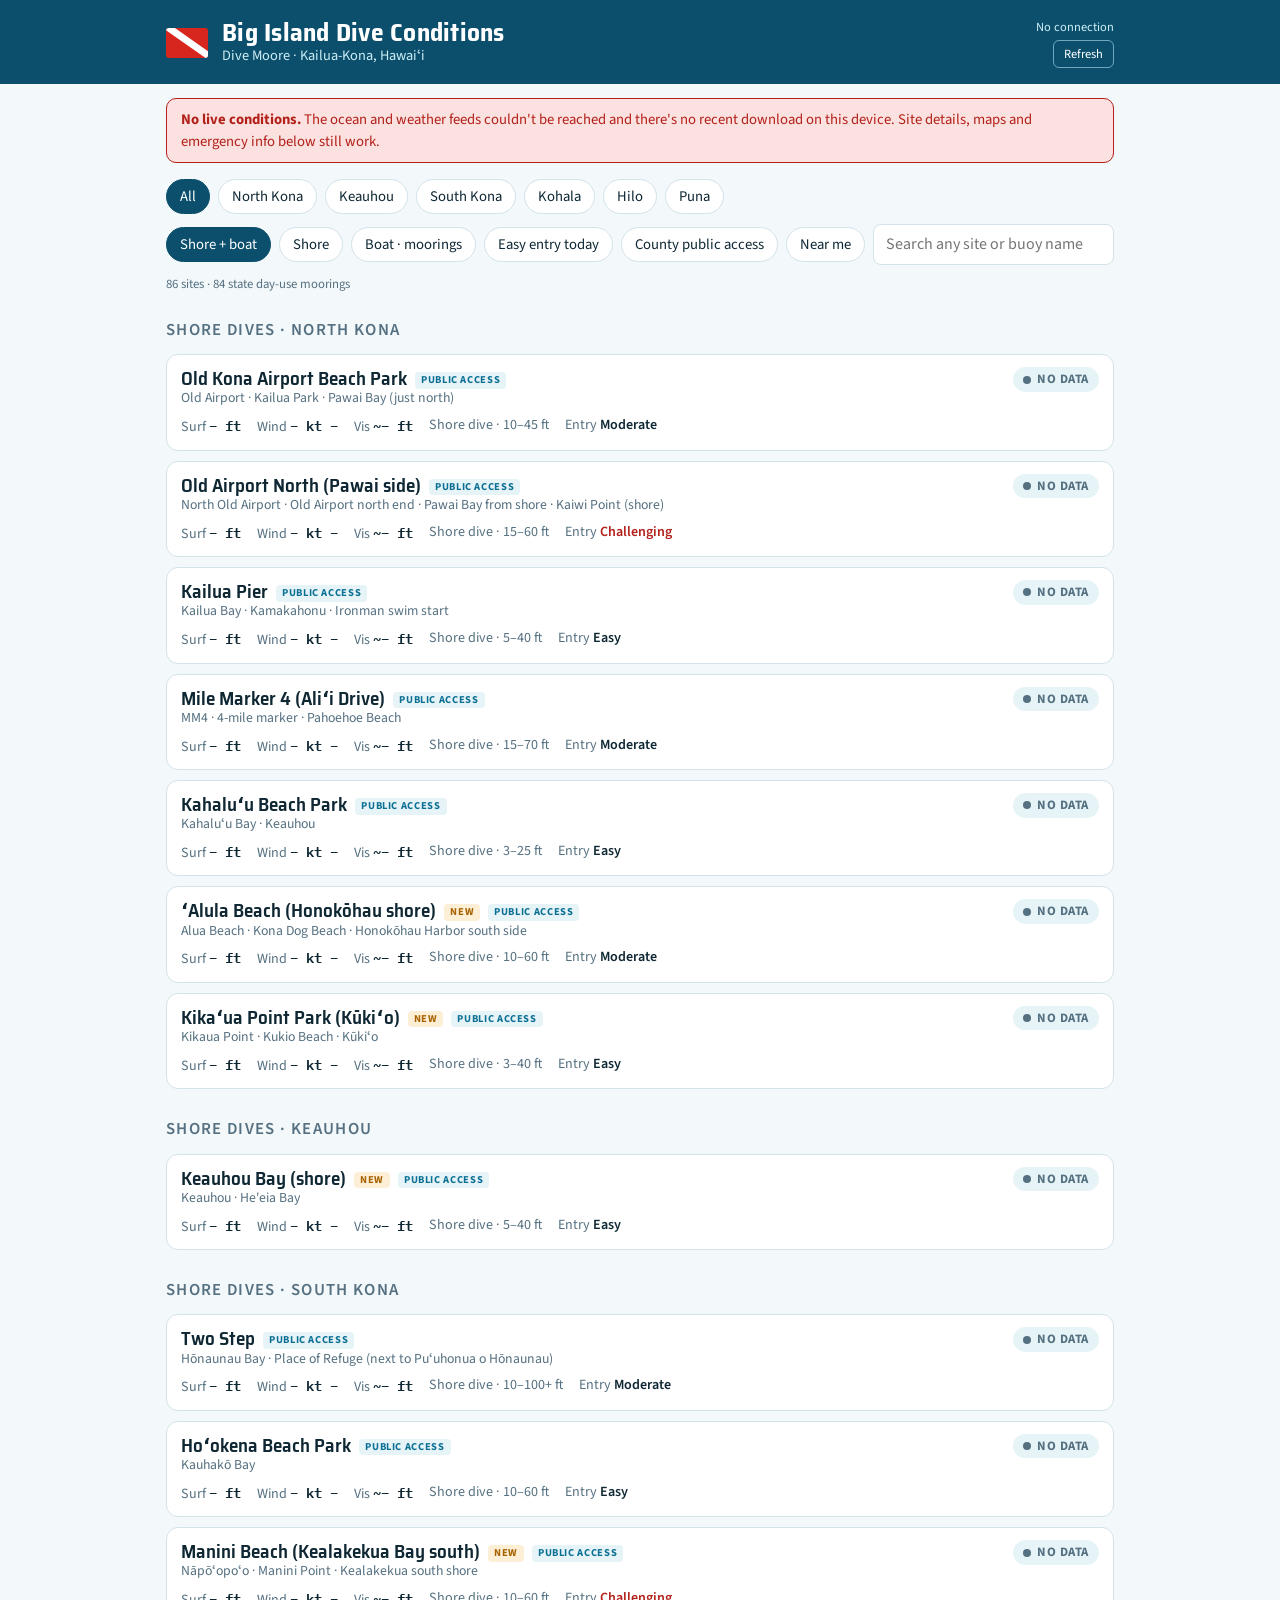
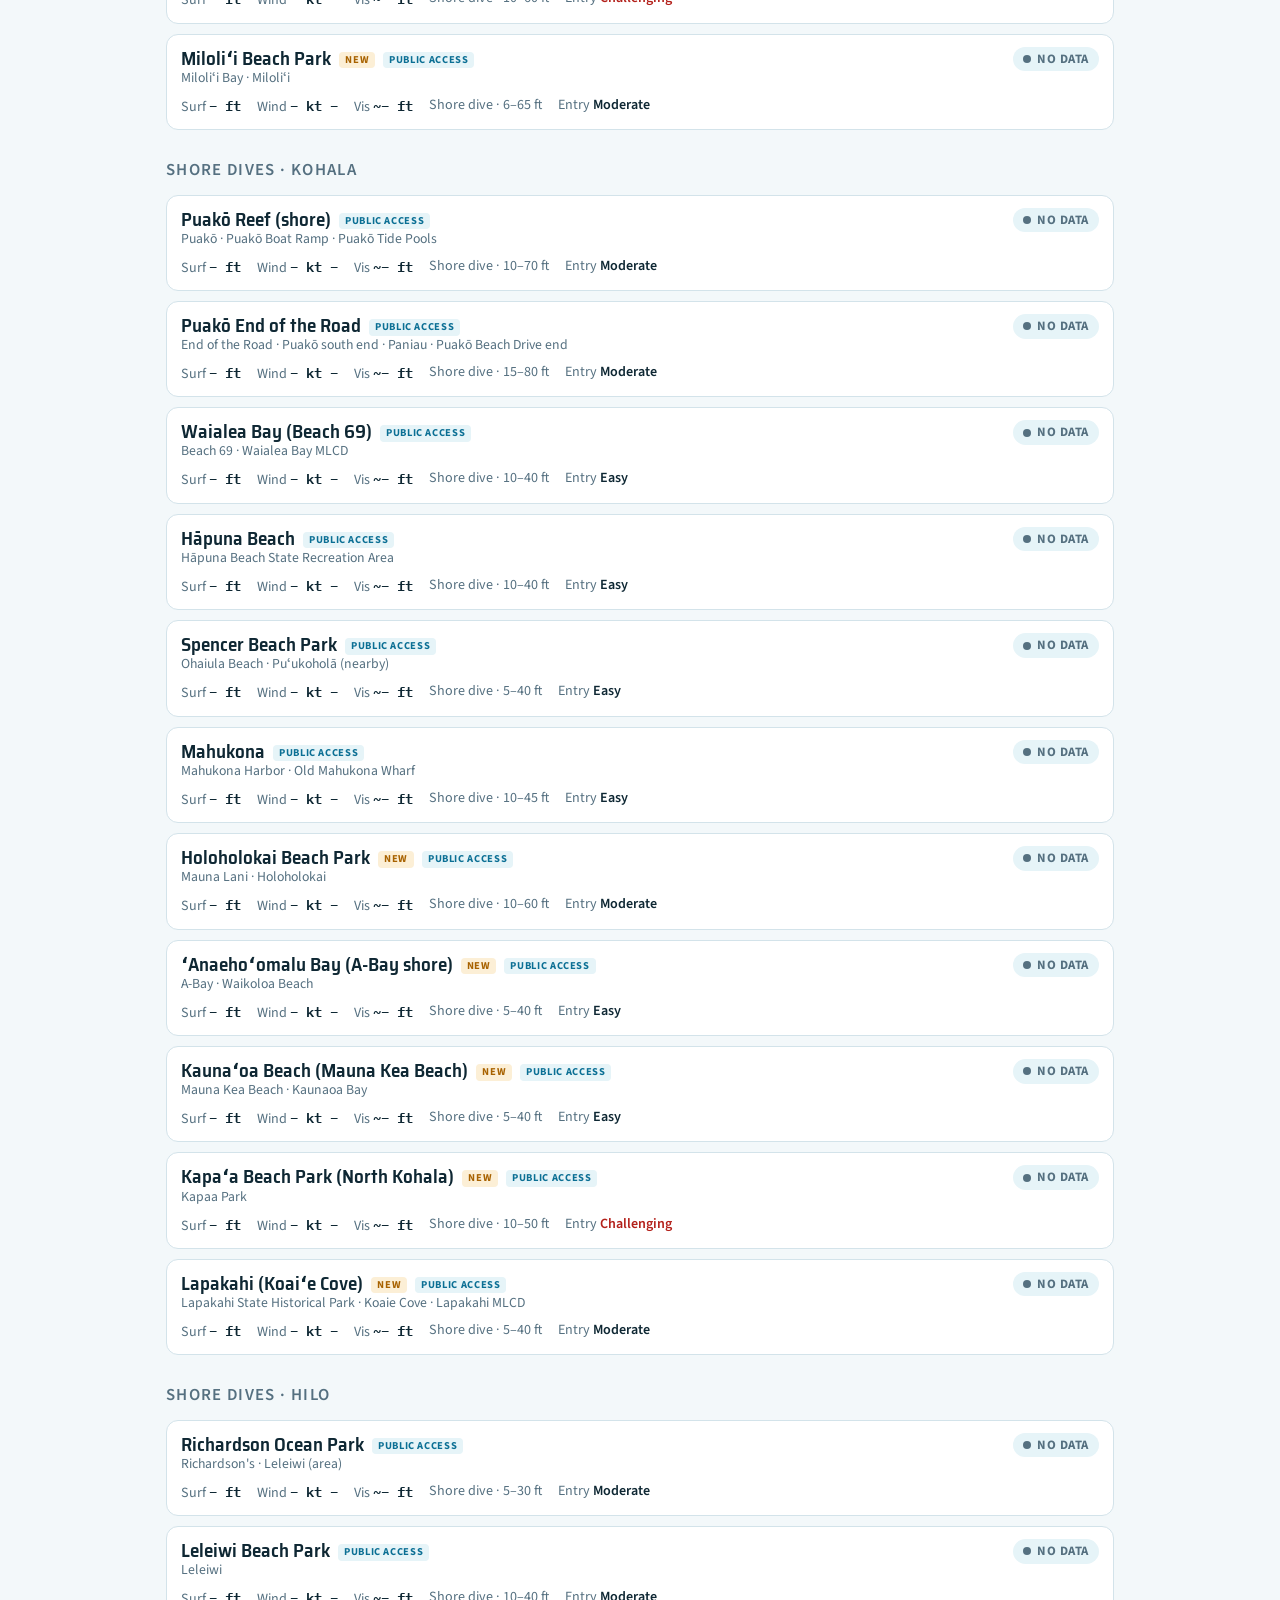
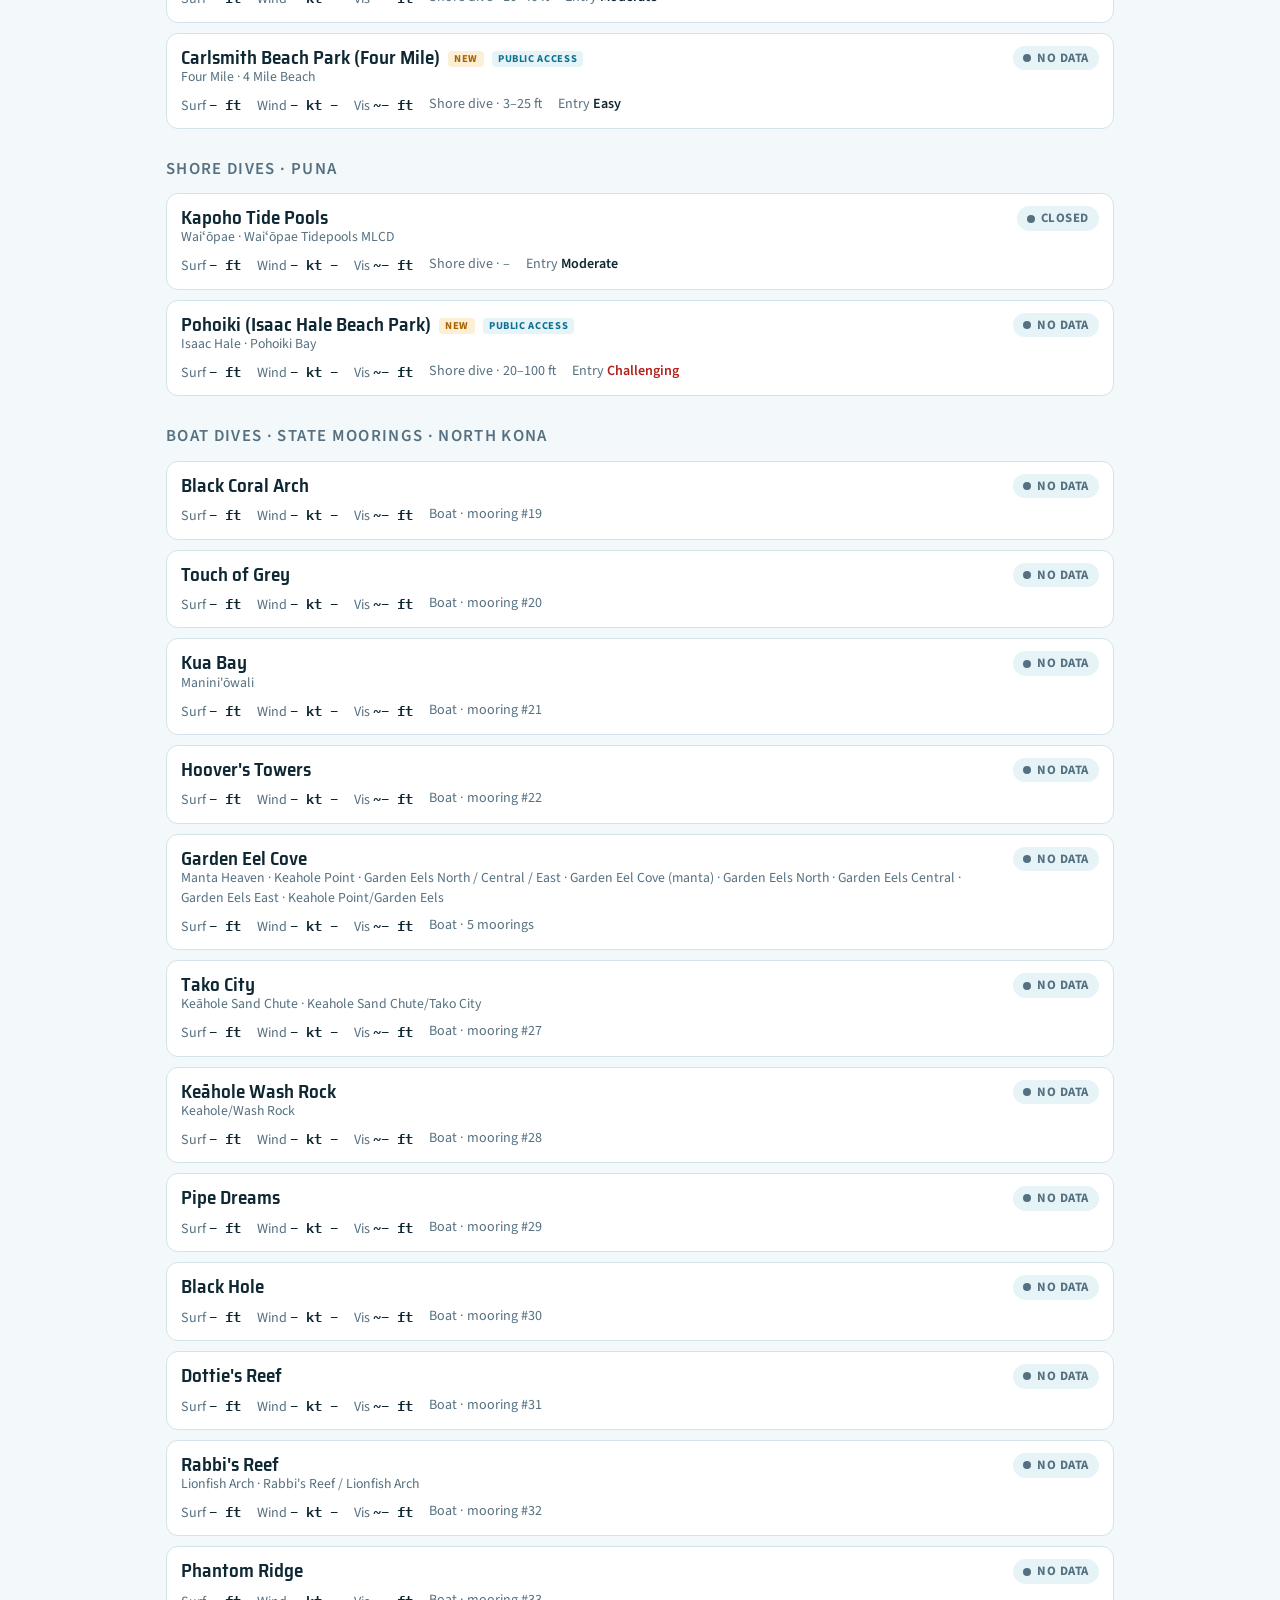
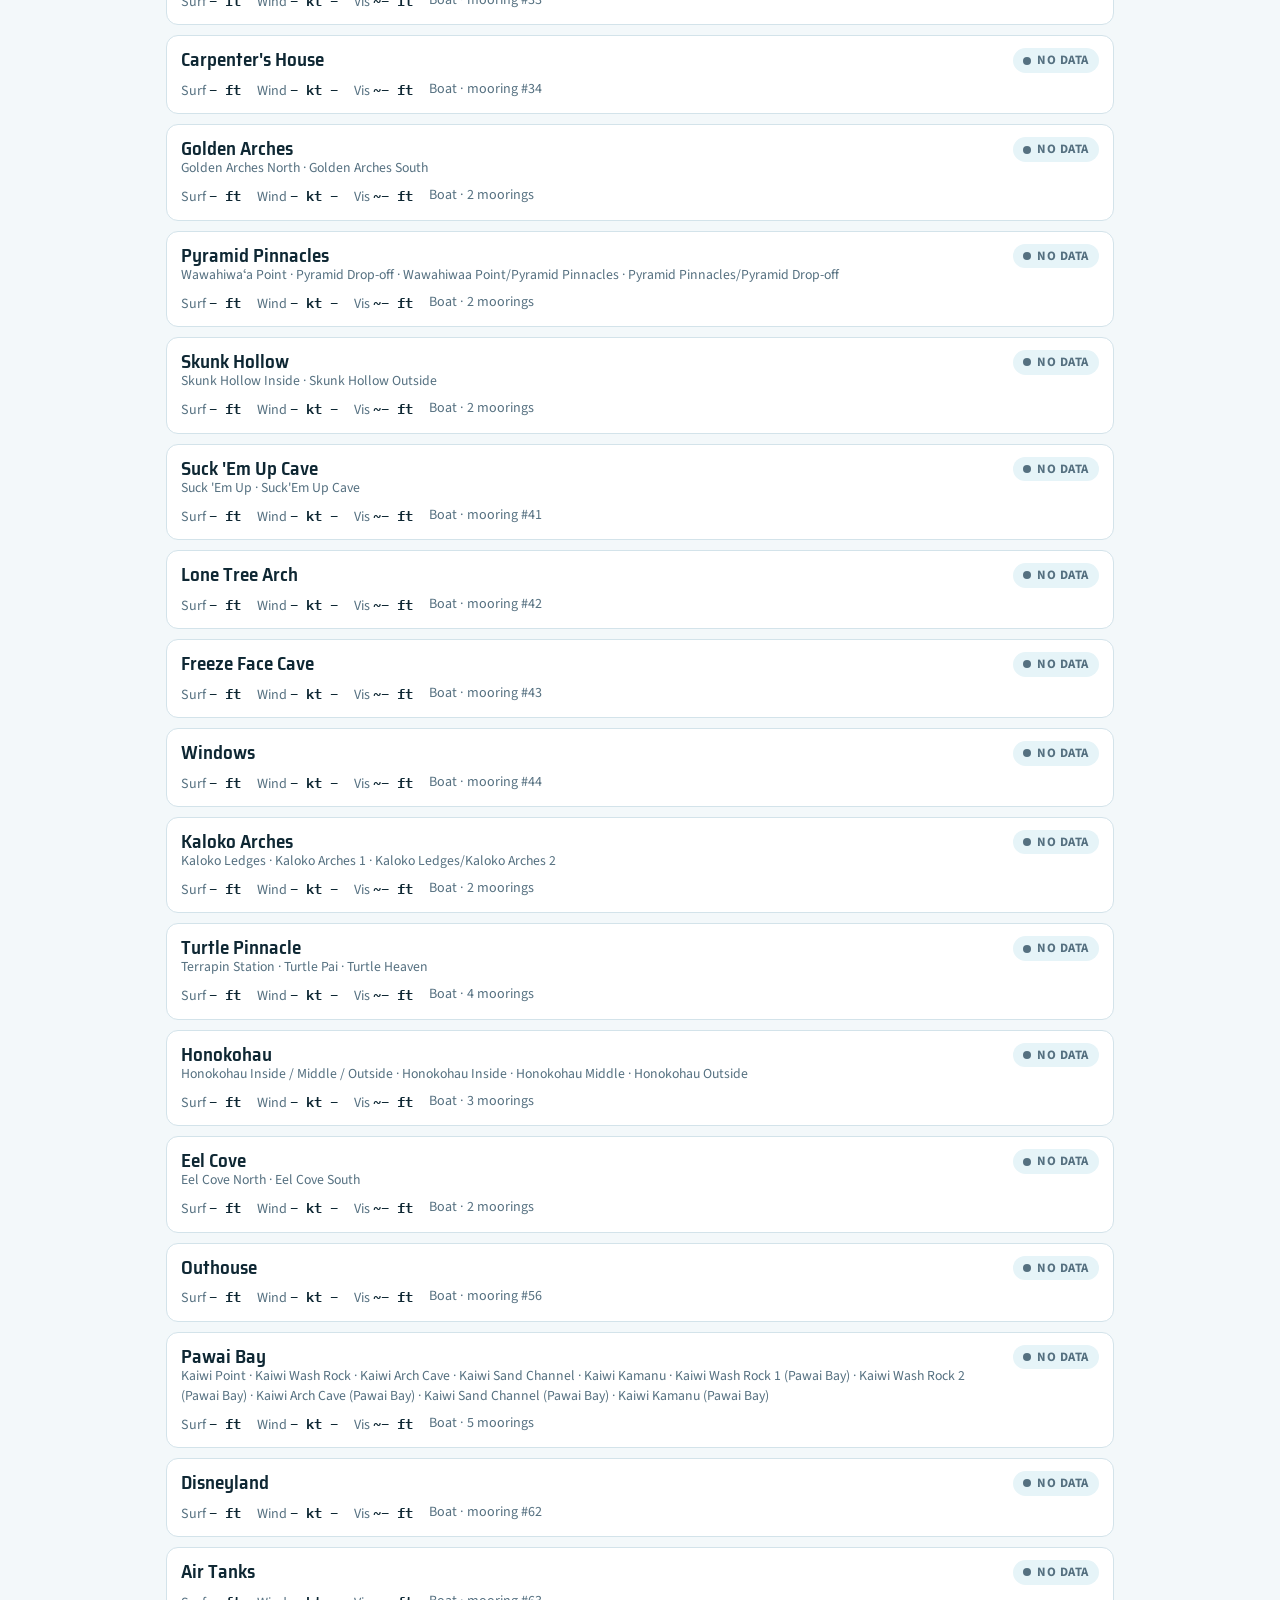
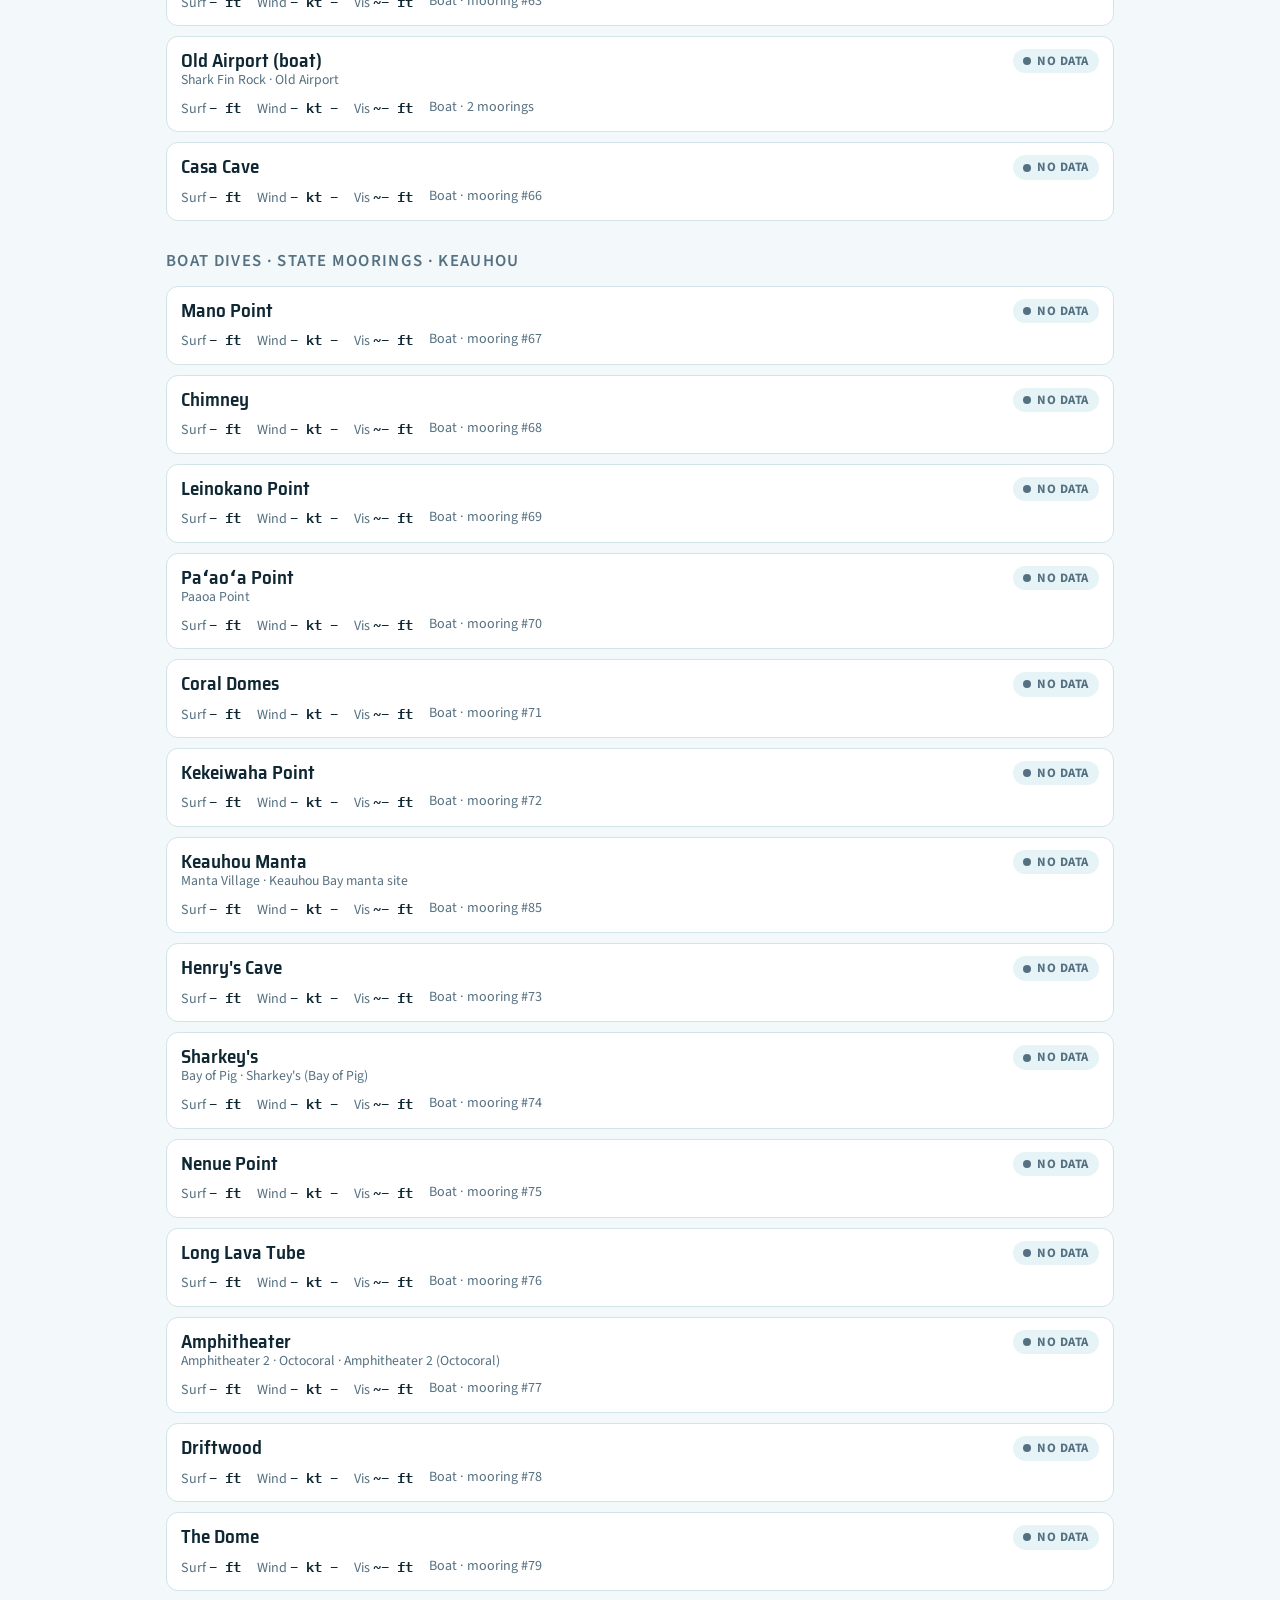
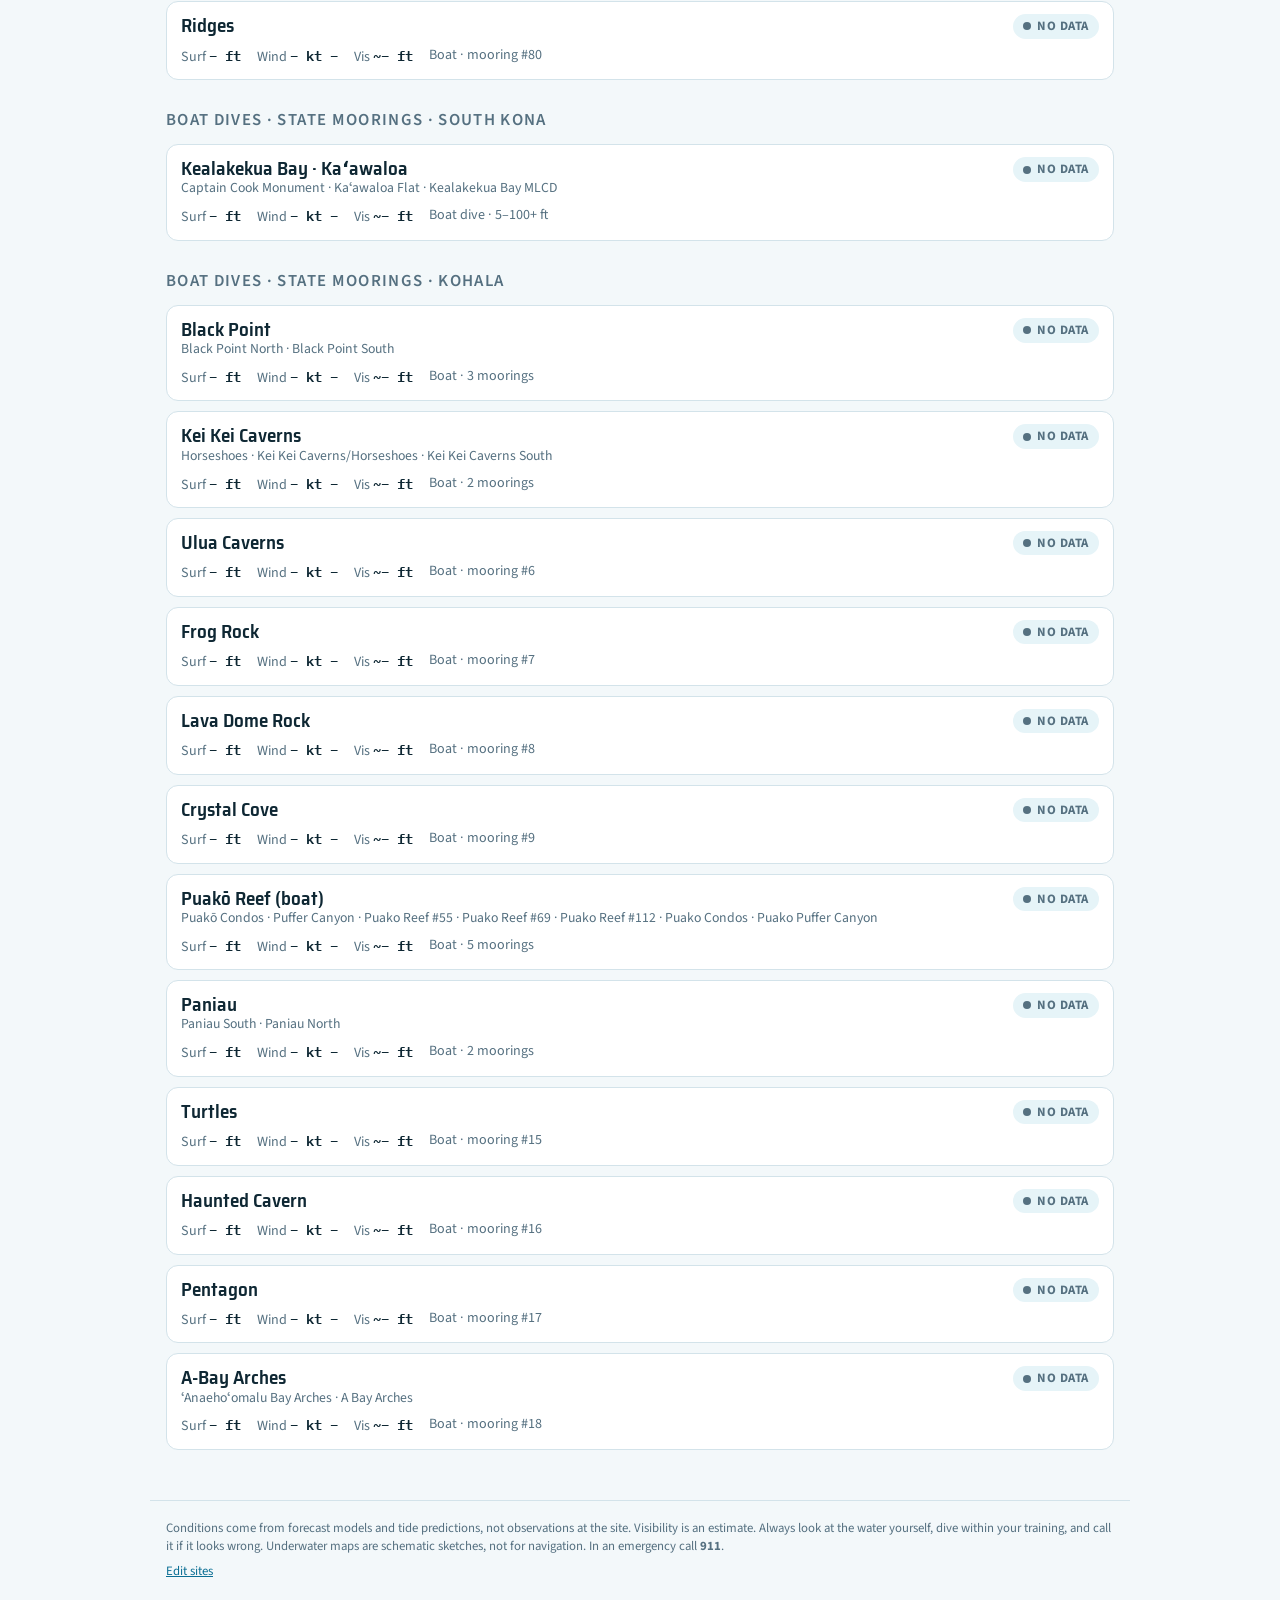
==== commit 4b0d2ca5: "Add desktop site editor that saves to GitHub - editor.html: search sites, edit every field in a form" ====
--- a/index.html
+++ b/index.html
@@ -32,6 +32,7 @@
 <footer class="wrap foot">
   Conditions come from forecast models and tide predictions, not observations at the site. Visibility is an estimate. Always look at the water yourself, dive within your training, and call it if it looks wrong. Underwater maps are schematic sketches, not for navigation. In an emergency call <b>911</b>.
   <div id="srcfoot" style="margin-top:6px"></div>
+  <div style="margin-top:6px"><a href="editor.html">Edit sites</a></div>
 </footer>
 
 <script src="data/sites.js"></script>
